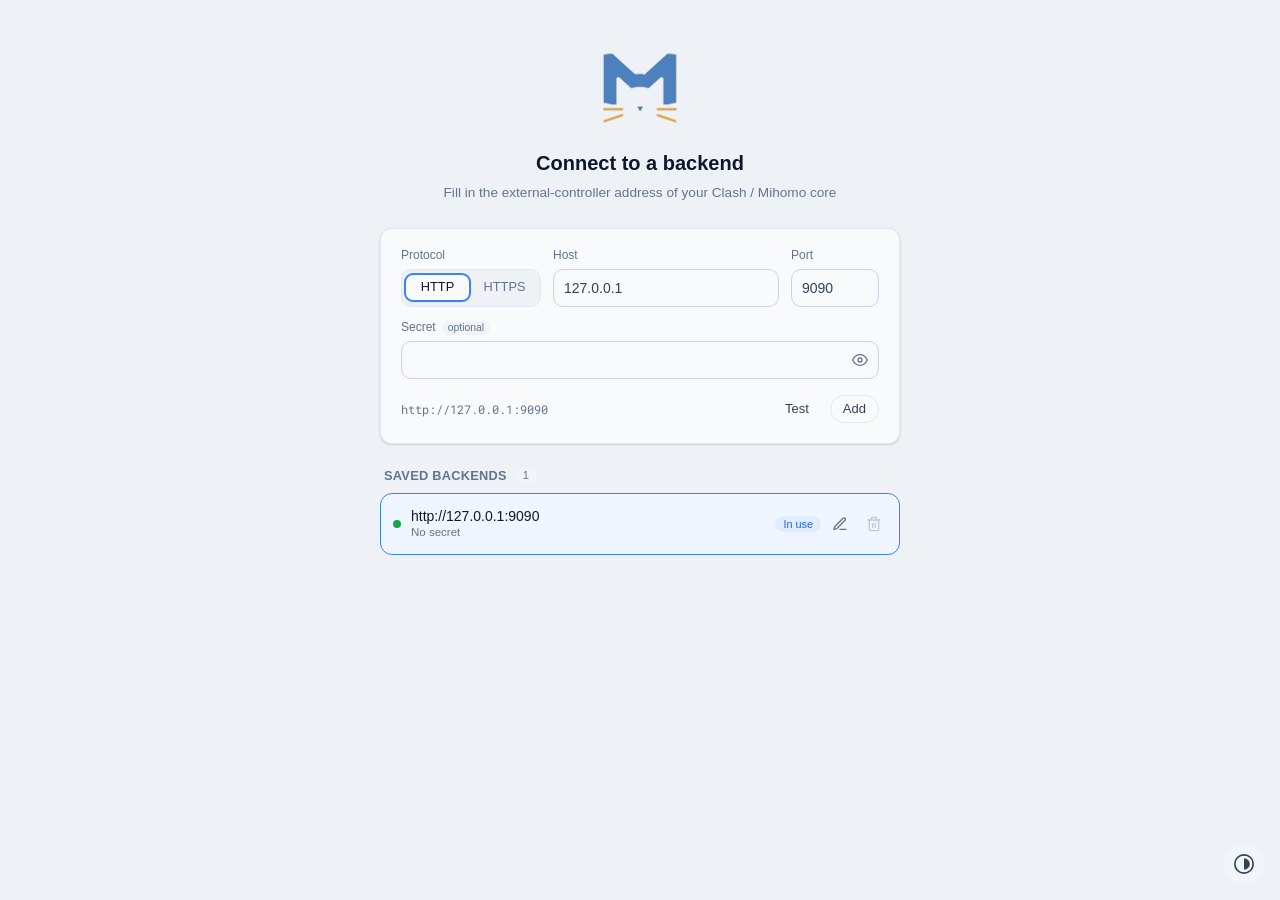
==== luci-app-openclash/root/usr/share/openclash/ui/yacd/index.html @ 677e0399 "Chore: update third-party resources" ====
<!DOCTYPE html>
<html lang="en">
  <head>
    <meta charset="UTF-8" />
    <link rel="shortcut icon" href="yacd.ico" />
    <link rel="icon" type="image/png" sizes="64x64" href="yacd.png" />
    <link rel="icon" type="image/png" sizes="128x128" href="yacd.png" />
    <link rel="apple-touch-icon-precomposed" href="apple-touch-icon-precomposed.png" />
    <meta name="apple-mobile-web-app-title" content="yacd" />
    <meta http-equiv="X-UA-Compatible" content="IE=edge" />
    <meta name="viewport" content="width=device-width, initial-scale=1" />
    <meta name="application-name" content="yacd" />
    <meta name="description" content="Yet Another Clash Dashboard" />
    <meta name="theme-color" content="#202020" media="(prefers-color-scheme: dark)" />
    <meta name="theme-color" content="#f7f7f7" media="(prefers-color-scheme: light)" />
    <title>yacd</title>
    <script type="module" crossorigin src="./assets/index-_Higdnxk.js"></script>
    <link rel="stylesheet" crossorigin href="./assets/index-Bd_EzjHz.css">
  <link rel="manifest" href="./manifest.webmanifest"><script id="vite-plugin-pwa:register-sw" src="./registerSW.js"></script></head>
  <body>
    <div id="app" data-base-url="http://127.0.0.1:9090"></div>
  </body>
</html>
---- luci-app-openclash/root/usr/share/openclash/ui/yacd/assets/index-Bd_EzjHz.css ----
@font-face{font-family:Inter;font-style:normal;font-display:swap;font-weight:400;src:url(./inter-latin-400-normal-C38fXH4l.woff2)format("woff2"),url(./inter-latin-400-normal-CyCys3Eg.woff)format("woff")}@font-face{font-family:Inter;font-style:normal;font-display:swap;font-weight:800;src:url(./inter-latin-800-normal-BYj_oED-.woff2)format("woff2"),url(./inter-latin-800-normal-D1mf63XC.woff)format("woff")}@font-face{font-family:Roboto Mono;font-style:normal;font-display:swap;font-weight:400;src:url(./roboto-mono-latin-400-normal-GekRknry.woff2)format("woff2"),url(./roboto-mono-latin-400-normal-DBZPkcnn.woff)format("woff")}*,:before,:after{box-sizing:border-box}html{-webkit-text-size-adjust:100%;tab-size:4;font-family:system-ui,-apple-system,Segoe UI,Ubuntu,Cantarell,Noto Sans,Roboto,Helvetica,Arial,sans-serif,Apple Color Emoji,Segoe UI Emoji;line-height:1.15}body{margin:0}b,strong{font-weight:bolder}code,kbd,samp,pre{font-family:ui-monospace,SFMono-Regular,Consolas,Liberation Mono,Menlo,monospace;font-size:1em}small{font-size:80%}sub,sup{vertical-align:baseline;font-size:75%;line-height:0;position:relative}sub{bottom:-.25em}sup{top:-.5em}table{border-color:currentColor}button,input,optgroup,select,textarea{margin:0;font-family:inherit;font-size:100%;line-height:1.15}button,[type=button],[type=reset],[type=submit]{-webkit-appearance:button}legend{padding:0}progress{vertical-align:baseline}::-webkit-inner-spin-button{height:auto}::-webkit-outer-spin-button{height:auto}[type=search]{-webkit-appearance:textfield;outline-offset:-2px}::-webkit-search-decoration{-webkit-appearance:none}::-webkit-file-upload-button{-webkit-appearance:button;font:inherit}summary{display:list-item}@font-face{font-family:_Twemoji Mozilla;src:url(./Twemoji_Mozilla-BSQKJ6aF.ttf)format("truetype")}.relative,.border-left,.border-top,.border-bottom{position:relative}.border-bottom:after,.border-top:before{content:"";background:#555;width:100%;height:1px;position:absolute;left:0;right:0;transform:scaleY(.5)translateZ(0)}.border-left:before{content:"";background:#555;width:1px;height:100%;position:absolute;top:0;bottom:0;transform:scaleX(.5)translateZ(0)}.border-top:before{top:0}.border-bottom:after{bottom:0}.border-left:before{left:0}*,:before,:after{box-sizing:border-box}:root{--font-mono:"Roboto Mono", Menlo, monospace;--font-normal:-apple-system, BlinkMacSystemFont, "Segoe UI", Roboto, Helvetica, Arial, sans-serif, "Apple Color Emoji", "Source Han Sans", "PingFang SC", "Microsoft YaHei" , "微软雅黑", Arial,"Twemoji Mozilla", "_Twemoji Mozilla","Segoe UI Emoji", "Segoe UI Symbol"}body{font-family:-apple-system,BlinkMacSystemFont,Segoe UI,Roboto,Helvetica,Arial,sans-serif,Apple Color Emoji,Source Han Sans,PingFang SC,Microsoft YaHei,微软雅黑,Twemoji Mozilla,_Twemoji Mozilla,Segoe UI Emoji,Segoe UI Symbol;font-family:var(--font-normal);-webkit-tap-highlight-color:#0000;-webkit-text-size-adjust:100%;-webkit-font-smoothing:antialiased;-moz-osx-font-smoothing:grayscale}body ::-webkit-scrollbar{z-index:11;background:0 0}body ::-webkit-scrollbar-thumb{background:var(--color-focus-blue);border-radius:10px}body ::-webkit-scrollbar:vertical{width:8px}body ::-webkit-scrollbar:horizontal{height:8px}body{margin:0;padding:0}@media (prefers-color-scheme:dark){:root[data-theme=auto]{--color-background:#111827;--color-background2:#111827b3;--color-bg-chart:#1f2937;--color-bg-card:#1f2937;--color-focus-blue:#3b82f6;--btn-bg:#3b82f6;--color-proxy-border:#374151;--card-hover-border-lightness:#60a5fa;--color-text:#e5e7eb;--color-text-secondary:#9ca3af;--color-text-highlight:#f3f4f6;--color-bg-sidebar:#1f2937;--color-sb-active-row-bg:#374151;--color-sb-active-row-font:#f3f4f6;--color-input-bg:#374151;--color-input-border:#4b5563;--color-toggle-bg:#4b5563;--color-toggle-selected:#1f2937;--color-icon:#9ca3af;--color-separator:#374151;--color-bg-proxy:#1f2937;--color-row-odd:#1f2937;--bg-log-info-tag:#4b5563;--bg-modal:#1f2937;--bg-near-transparent:#ffffff0d;--bg-latency:#1f2937cc;--bg-tooltip:#1f2937;--bc-tooltip:#374151;--select-border-color:#374151;--select-bg-hover:url(data:image/svg+xml,%0A%20%20%20%20%3Csvg%20width%3D%228%22%20height%3D%2224%22%20viewBox%3D%220%200%208%2024%22%20fill%3D%22none%22%20xmlns%3D%22http%3A%2F%2Fwww.w3.org%2F2000%2Fsvg%22%3E%0A%20%20%20%20%20%20%3Cpath%20d%3D%22M4%207L7%2011H1L4%207Z%22%20fill%3D%22%23ffffff%22%20%2F%3E%0A%20%20%20%20%20%20%3Cpath%20d%3D%22M4%2017L1%2013L7%2013L4%2017Z%22%20fill%3D%22%23ffffff%22%20%2F%3E%0A%20%20%20%20%3C%2Fsvg%3E%0A%20%20);--shadow-card:0 4px 6px -1px #0000001a, 0 2px 4px -1px #0000000f;--border-radius:12px;--color-card:#1f2937;--color-card-border:#374151;--color-badge-bg:#ffffff14;--color-badge-fg:#9ca3af;--color-accent-soft-bg:#3b82f633;--color-accent-soft-fg:#93c5fd;--color-node-active-bg:#3b82f624;--color-hover-soft:#ffffff0f;--color-track:#111827;--shadow-popover:0 12px 32px -8px #0000008c, 0 2px 8px #0000004d;--shadow-segment:0 1px 2px #0006;--color-chrome:#1f2937b8;--color-chrome-border:#ffffff14;--color-success:#4ade80;--color-success-soft-bg:#4ade8029;--color-danger:#f87171;--color-danger-soft-bg:#f8717129;--color-warn:#fbbf24;--color-warn-soft-bg:#fbbf2429;--color-udp-bg:#c084fc2e;--color-udp-fg:#d8b4fe;--csstools-color-scheme--light: ;--lightningcss-light: ;--lightningcss-dark:initial;color-scheme:dark}}@media (prefers-color-scheme:light){:root[data-theme=auto]{--color-background:#eef2f6;--color-background2:#eef2f6b3;--color-bg-chart:#f8fafc;--color-bg-card:#f8fafc;--color-focus-blue:#3b82f6;--btn-bg:#3b82f6;--color-proxy-border:#e2e8f0;--card-hover-border-lightness:#60a5fa;--color-text:#334155;--color-text-secondary:#64748b;--color-text-highlight:#0f172a;--color-bg-sidebar:#f1f5f9;--color-sb-active-row-bg:#e0e7ff;--color-sb-active-row-font:#3730a3;--color-input-bg:#f8fafc;--color-input-border:#cbd5e1;--color-toggle-bg:#e2e8f0;--color-toggle-selected:#fff;--color-icon:#64748b;--color-separator:#e2e8f0;--color-bg-proxy:#f8fafc;--color-row-odd:#f1f5f9;--bg-log-info-tag:#e2e8f0;--bg-modal:#f8fafc;--bg-near-transparent:#0000000d;--bg-latency:#ffffffe6;--bg-tooltip:#f8fafc;--bc-tooltip:#e2e8f0;--select-border-color:#cbd5e1;--select-bg-hover:url(data:image/svg+xml,%0A%20%20%20%20%3Csvg%20width%3D%228%22%20height%3D%2224%22%20viewBox%3D%220%200%208%2024%22%20fill%3D%22none%22%20xmlns%3D%22http%3A%2F%2Fwww.w3.org%2F2000%2Fsvg%22%3E%0A%20%20%20%20%20%20%3Cpath%20d%3D%22M4%207L7%2011H1L4%207Z%22%20fill%3D%22%23222222%22%20%2F%3E%0A%20%20%20%20%20%20%3Cpath%20d%3D%22M4%2017L1%2013L7%2013L4%2017Z%22%20fill%3D%22%23222222%22%20%2F%3E%0A%20%20%20%20%3C%2Fsvg%3E%0A%20%20);--shadow-card:0 1px 3px 0 #0000001a, 0 1px 2px 0 #0000000f;--border-radius:12px;--color-card:#f8fafc;--color-card-border:#e2e8f0;--color-badge-bg:#f1f5f9;--color-badge-fg:#64748b;--color-accent-soft-bg:#e0edff;--color-accent-soft-fg:#2563eb;--color-node-active-bg:#eff6ff;--color-hover-soft:#0f172a0d;--color-track:#eef2f6;--shadow-popover:0 12px 32px -8px #0f172a38, 0 2px 8px #0f172a14;--shadow-segment:0 1px 2px #0f172a1f;--color-chrome:#ffffff9e;--color-chrome-border:#00000014;--color-success:#16a34a;--color-success-soft-bg:#16a34a24;--color-danger:#ef4444;--color-danger-soft-bg:#ef44441f;--color-warn:#b45309;--color-warn-soft-bg:#f59e0b29;--color-udp-bg:#a855f71f;--color-udp-fg:#7e22ce;--csstools-color-scheme--light:initial;--lightningcss-light:initial;--lightningcss-dark: ;color-scheme:light}}@media only screen and (prefers-color-scheme:light) and (width>=769px){:root[data-theme=auto]{--color-sb-active-row-font:#3730a3}}:root[data-theme=dark]{--color-background:#111827;--color-background2:#111827b3;--color-bg-chart:#1f2937;--color-bg-card:#1f2937;--color-focus-blue:#3b82f6;--btn-bg:#3b82f6;--color-proxy-border:#374151;--card-hover-border-lightness:#60a5fa;--color-text:#e5e7eb;--color-text-secondary:#9ca3af;--color-text-highlight:#f3f4f6;--color-bg-sidebar:#1f2937;--color-sb-active-row-bg:#374151;--color-sb-active-row-font:#f3f4f6;--color-input-bg:#374151;--color-input-border:#4b5563;--color-toggle-bg:#4b5563;--color-toggle-selected:#1f2937;--color-icon:#9ca3af;--color-separator:#374151;--color-bg-proxy:#1f2937;--color-row-odd:#1f2937;--bg-log-info-tag:#4b5563;--bg-modal:#1f2937;--bg-near-transparent:#ffffff0d;--bg-latency:#1f2937cc;--bg-tooltip:#1f2937;--bc-tooltip:#374151;--select-border-color:#374151;--select-bg-hover:url(data:image/svg+xml,%0A%20%20%20%20%3Csvg%20width%3D%228%22%20height%3D%2224%22%20viewBox%3D%220%200%208%2024%22%20fill%3D%22none%22%20xmlns%3D%22http%3A%2F%2Fwww.w3.org%2F2000%2Fsvg%22%3E%0A%20%20%20%20%20%20%3Cpath%20d%3D%22M4%207L7%2011H1L4%207Z%22%20fill%3D%22%23ffffff%22%20%2F%3E%0A%20%20%20%20%20%20%3Cpath%20d%3D%22M4%2017L1%2013L7%2013L4%2017Z%22%20fill%3D%22%23ffffff%22%20%2F%3E%0A%20%20%20%20%3C%2Fsvg%3E%0A%20%20);--shadow-card:0 4px 6px -1px #0000001a, 0 2px 4px -1px #0000000f;--border-radius:12px;--color-card:#1f2937;--color-card-border:#374151;--color-badge-bg:#ffffff14;--color-badge-fg:#9ca3af;--color-accent-soft-bg:#3b82f633;--color-accent-soft-fg:#93c5fd;--color-node-active-bg:#3b82f624;--color-hover-soft:#ffffff0f;--color-track:#111827;--shadow-popover:0 12px 32px -8px #0000008c, 0 2px 8px #0000004d;--shadow-segment:0 1px 2px #0006;--color-chrome:#1f2937b8;--color-chrome-border:#ffffff14;--color-success:#4ade80;--color-success-soft-bg:#4ade8029;--color-danger:#f87171;--color-danger-soft-bg:#f8717129;--color-warn:#fbbf24;--color-warn-soft-bg:#fbbf2429;--color-udp-bg:#c084fc2e;--color-udp-fg:#d8b4fe;--csstools-color-scheme--light: ;--lightningcss-light: ;--lightningcss-dark:initial;color-scheme:dark}:root[data-theme=light]{--color-background:#eef2f6;--color-background2:#eef2f6b3;--color-bg-chart:#f8fafc;--color-bg-card:#f8fafc;--color-focus-blue:#3b82f6;--btn-bg:#3b82f6;--color-proxy-border:#e2e8f0;--card-hover-border-lightness:#60a5fa;--color-text:#334155;--color-text-secondary:#64748b;--color-text-highlight:#0f172a;--color-bg-sidebar:#f1f5f9;--color-sb-active-row-bg:#e0e7ff;--color-sb-active-row-font:#3730a3}@media only screen and (width>=769px){:root[data-theme=light]{--color-sb-active-row-font:#3730a3}}:root[data-theme=light]{--color-input-bg:#f8fafc;--color-input-border:#cbd5e1;--color-toggle-bg:#e2e8f0;--color-toggle-selected:#fff;--color-icon:#64748b;--color-separator:#e2e8f0;--color-bg-proxy:#f8fafc;--color-row-odd:#f1f5f9;--bg-log-info-tag:#e2e8f0;--bg-modal:#f8fafc;--bg-near-transparent:#0000000d;--bg-latency:#ffffffe6;--bg-tooltip:#f8fafc;--bc-tooltip:#e2e8f0;--select-border-color:#cbd5e1;--select-bg-hover:url(data:image/svg+xml,%0A%20%20%20%20%3Csvg%20width%3D%228%22%20height%3D%2224%22%20viewBox%3D%220%200%208%2024%22%20fill%3D%22none%22%20xmlns%3D%22http%3A%2F%2Fwww.w3.org%2F2000%2Fsvg%22%3E%0A%20%20%20%20%20%20%3Cpath%20d%3D%22M4%207L7%2011H1L4%207Z%22%20fill%3D%22%23222222%22%20%2F%3E%0A%20%20%20%20%20%20%3Cpath%20d%3D%22M4%2017L1%2013L7%2013L4%2017Z%22%20fill%3D%22%23222222%22%20%2F%3E%0A%20%20%20%20%3C%2Fsvg%3E%0A%20%20);--shadow-card:0 1px 3px 0 #0000001a, 0 1px 2px 0 #0000000f;--border-radius:12px;--color-card:#f8fafc;--color-card-border:#e2e8f0;--color-badge-bg:#f1f5f9;--color-badge-fg:#64748b;--color-accent-soft-bg:#e0edff;--color-accent-soft-fg:#2563eb;--color-node-active-bg:#eff6ff;--color-hover-soft:#0f172a0d;--color-track:#eef2f6;--shadow-popover:0 12px 32px -8px #0f172a38, 0 2px 8px #0f172a14;--shadow-segment:0 1px 2px #0f172a1f;--color-chrome:#ffffff9e;--color-chrome-border:#00000014;--color-success:#16a34a;--color-success-soft-bg:#16a34a24;--color-danger:#ef4444;--color-danger-soft-bg:#ef44441f;--color-warn:#b45309;--color-warn-soft-bg:#f59e0b29;--color-udp-bg:#a855f71f;--color-udp-fg:#7e22ce;--csstools-color-scheme--light:initial;--lightningcss-light:initial;--lightningcss-dark: ;color-scheme:light}.flexCenter{justify-content:center;align-items:center;display:flex}.fabgrp{z-index:3;position:fixed;bottom:20px;right:20px}.visually-hidden{clip:rect(0 0 0 0);border:0;width:1px;height:1px;margin:-1px;padding:0;position:absolute;overflow:hidden}.tooltip-content{z-index:1;pointer-events:none;white-space:nowrap;background:var(--bg-tooltip);color:var(--color-text);border:solid 1px var(--bc-tooltip);border-radius:4px;padding:.25em .5em;font-size:85%;box-shadow:2px 2px 10px #0000001a}._path_r8pm3_1{stroke-dasharray:890;stroke-dashoffset:890px;animation:3s ease-in-out infinite forwards _dash_r8pm3_1}@keyframes _dash_r8pm3_1{0%{stroke-dashoffset:890px}to{stroke-dashoffset:0}}._root_16avz_1{background:var(--color-background);color:var(--color-text);text-align:center;padding:20px;position:fixed;inset:0;overflow:hidden}._yacd_16avz_14{color:#2a477a;opacity:.6;justify-content:center;align-items:center;padding:40px;display:flex}._link_16avz_23{color:var(--color-text-secondary);align-items:center;display:inline-flex}._link_16avz_23:hover,._link_16avz_23:active{color:var(--color-focus-blue)}._link_16avz_23 svg{margin-right:5px}._container_1pvnd_1{z-index:1000;pointer-events:none;flex-direction:column;align-items:flex-end;gap:10px;display:flex;position:fixed;bottom:16px;right:16px}@media (width<=768px){._container_1pvnd_1{align-items:stretch;bottom:10px;left:10px;right:10px}}._toast_1pvnd_21{pointer-events:auto;background:var(--color-card);border:1px solid var(--color-card-border);max-width:420px;box-shadow:var(--shadow-popover);color:var(--color-text);border-radius:10px;align-items:flex-start;gap:10px;padding:12px 14px;font-size:.9rem;line-height:1.45;animation:.18s ease-out _slide-in_1pvnd_1;display:flex}@media (width<=768px){._toast_1pvnd_21{max-width:none}}._icon_1pvnd_43{flex-shrink:0;padding-top:1px;display:flex}._success_1pvnd_49 ._icon_1pvnd_43{color:var(--color-success)}._error_1pvnd_53 ._icon_1pvnd_43{color:var(--color-danger)}._info_1pvnd_57 ._icon_1pvnd_43{color:var(--color-focus-blue)}._message_1pvnd_61{word-break:break-word;flex:1}._close_1pvnd_66{cursor:pointer;color:var(--color-text-secondary);background:0 0;border:0;flex-shrink:0;padding:0;display:flex}._close_1pvnd_66:hover{color:var(--color-text-highlight)}@keyframes _slide-in_1pvnd_1{0%{opacity:0;transform:translateY(8px)}to{opacity:1;transform:translateY(0)}}._iconWrapper_19huu_1{--sz:40px;width:40px;width:var(--sz);height:40px;height:var(--sz);color:var(--color-text);outline:none;justify-content:center;align-items:center;padding:5px;display:flex}._iconWrapper_19huu_1:hover{opacity:.6}._iconWrapper_19huu_1:focus{border-color:var(--color-focus-blue)}._themeSwitchContainer_19huu_21{--sz:40px;width:40px;width:var(--sz);height:40px;height:var(--sz);justify-content:center;align-items:center;display:flex;position:relative}._themeSwitchContainer_19huu_21 select{cursor:pointer;padding-left:var(--sz);width:var(--sz);height:var(--sz);appearance:none;background:var(--color-bg-sidebar);border:1px solid #0000;border-radius:100%;outline:none}._themeSwitchContainer_19huu_21 select:focus{border-color:var(--color-focus-blue)}._themeSwitchContainer_19huu_21 select option{background:var(--color-bg-sidebar)}._themeSwitchContainer_19huu_21 ._iconWrapper_19huu_1{pointer-events:none;width:100%;height:100%;position:absolute;top:0;left:0}._root_560ig_4{background:var(--color-chrome);-webkit-backdrop-filter:saturate(180%)blur(24px);backdrop-filter:saturate(180%)blur(24px);border-right:1px solid var(--color-chrome-border);flex-shrink:0;width:180px;min-width:180px;position:relative}@media (width<=768px){._root_560ig_4{background:var(--color-background);-webkit-backdrop-filter:none;backdrop-filter:none;z-index:100;width:100%;min-width:0;padding:max(8px, env(safe-area-inset-top)) 16px 8px;border-right:none;position:fixed;top:0;left:0;right:0}}._logo_meta_560ig_29{background-image:url([data-uri]);background-position:50%;background-repeat:no-repeat;background-size:80px;height:120px;margin-top:12px}@media (width<=768px){._logo_meta_560ig_29{display:none}}._logo_singbox_560ig_43{background-image:url([data-uri]);background-position:50%;background-repeat:no-repeat;background-size:80px;height:120px;margin-top:12px}@media (width<=768px){._logo_singbox_560ig_43{display:none}._rows_560ig_58{background:var(--color-bg-sidebar);border:1px solid var(--color-separator);border-radius:20px;justify-content:space-around;align-items:center;padding:6px 8px;display:flex;overflow:visible;box-shadow:0 4px 24px #0000001f,0 1px 4px #00000014}}._row_560ig_58{color:var(--color-text);border-radius:8px;align-items:center;margin:4px 8px;padding:6px 10px;-webkit-text-decoration:none;text-decoration:none;transition:background-color .18s,color .18s,transform .18s;display:flex;box-shadow:inset 0 0 0 1px #0000}._row_560ig_58:hover{color:var(--color-focus-blue);background-color:#b0ceff38}@media screen and (width>=30em){._row_560ig_58{padding:8px 20px}}@media (width<=768px){._row_560ig_58{border-radius:14px;flex-direction:row;flex:1;justify-content:center;margin:0;padding:8px 14px}._row_560ig_58:hover{box-shadow:none;background-color:#b0ceff38;transform:none}}._row_560ig_58 svg{color:var(--color-icon);flex-shrink:0;width:22px;height:22px;transition:transform .18s}@media screen and (width>=30em){._row_560ig_58 svg{width:24px;height:24px}}._rowActive_560ig_121{background:linear-gradient(135deg, #60a5fa 0%, var(--color-focus-blue) 100%);color:#fff}._rowActive_560ig_121:hover{color:#fff;background:linear-gradient(135deg, #60a5fa 0%, var(--color-focus-blue) 100%)}._rowActive_560ig_121 svg{color:#fff}._rowActive_560ig_121 ._label_560ig_132{font-weight:600}@media (width<=768px){._rowActive_560ig_121{color:var(--color-focus-blue);box-shadow:none;background:#63a0ff2e;border-bottom:none}._rowActive_560ig_121 svg{color:var(--color-focus-blue);transform:scale(1.15)}}._label_560ig_132{padding-left:14px;font-size:.75em}@media (width<=768px){._label_560ig_132{display:none}}@media screen and (width>=30em){._label_560ig_132{font-size:1em}}._footer_560ig_163{flex-direction:column;align-items:center;gap:8px;display:flex;position:absolute;bottom:10px;left:50%;transform:translate(-50%)}@media (width<=768px){._footer_560ig_163{display:none}}._loading_wpm96_1{justify-content:center;align-items:center;width:100%;height:100%;display:flex}._spinner_wpm96_9{vertical-align:middle;background:url("data:image/svg+xml;charset=utf8, %3Csvg xmlns=\"http://www.w3.org/2000/svg\" width=\"120\" height=\"120\" viewBox=\"0 0 100 100\"%3E%3Cpath fill=\"none\" d=\"M0 0h100v100H0z\"/%3E%3Crect width=\"7\" height=\"20\" x=\"46.5\" y=\"40\" fill=\"%23E9E9E9\" rx=\"5\" ry=\"5\" transform=\"translate(0 -30)\"/%3E%3Crect width=\"7\" height=\"20\" x=\"46.5\" y=\"40\" fill=\"%23989697\" rx=\"5\" ry=\"5\" transform=\"rotate(30 105.98 65)\"/%3E%3Crect width=\"7\" height=\"20\" x=\"46.5\" y=\"40\" fill=\"%239B999A\" rx=\"5\" ry=\"5\" transform=\"rotate(60 75.98 65)\"/%3E%3Crect width=\"7\" height=\"20\" x=\"46.5\" y=\"40\" fill=\"%23A3A1A2\" rx=\"5\" ry=\"5\" transform=\"rotate(90 65 65)\"/%3E%3Crect width=\"7\" height=\"20\" x=\"46.5\" y=\"40\" fill=\"%23ABA9AA\" rx=\"5\" ry=\"5\" transform=\"rotate(120 58.66 65)\"/%3E%3Crect width=\"7\" height=\"20\" x=\"46.5\" y=\"40\" fill=\"%23B2B2B2\" rx=\"5\" ry=\"5\" transform=\"rotate(150 54.02 65)\"/%3E%3Crect width=\"7\" height=\"20\" x=\"46.5\" y=\"40\" fill=\"%23BAB8B9\" rx=\"5\" ry=\"5\" transform=\"rotate(180 50 65)\"/%3E%3Crect width=\"7\" height=\"20\" x=\"46.5\" y=\"40\" fill=\"%23C2C0C1\" rx=\"5\" ry=\"5\" transform=\"rotate(-150 45.98 65)\"/%3E%3Crect width=\"7\" height=\"20\" x=\"46.5\" y=\"40\" fill=\"%23CBCBCB\" rx=\"5\" ry=\"5\" transform=\"rotate(-120 41.34 65)\"/%3E%3Crect width=\"7\" height=\"20\" x=\"46.5\" y=\"40\" fill=\"%23D2D2D2\" rx=\"5\" ry=\"5\" transform=\"rotate(-90 35 65)\"/%3E%3Crect width=\"7\" height=\"20\" x=\"46.5\" y=\"40\" fill=\"%23DADADA\" rx=\"5\" ry=\"5\" transform=\"rotate(-60 24.02 65)\"/%3E%3Crect width=\"7\" height=\"20\" x=\"46.5\" y=\"40\" fill=\"%23E2E2E2\" rx=\"5\" ry=\"5\" transform=\"rotate(-30 -5.98 65)\"/%3E%3C/svg%3E") 0 0/100% no-repeat;width:20px;height:20px;animation:1s steps(12,end) infinite _rotate_wpm96_1;display:inline-block}@keyframes _rotate_wpm96_1{0%{transform:rotate(0)}to{transform:rotate(360deg)}}._app_mf375_1{background:var(--color-background);color:var(--color-text);display:flex;position:fixed;inset:0}@media (width<=768px){._app_mf375_1{flex-direction:column}}._content_mf375_17{flex-grow:1;min-width:0;overflow:auto}@media (width<=768px){._content_mf375_17{padding-bottom:0;padding-top:calc(64px + env(safe-area-inset-top))}}@media (prefers-color-scheme:dark){:root[data-theme=auto]{--loading-dot-1-1:#ffffff80;--loading-dot-1-2:#ffffff1a;--loading-dot-1-3:#ffffff4d;--loading-dot-2-1:#ffffff4d;--loading-dot-2-2:#ffffff80;--loading-dot-2-3:#ffffff1a;--loading-dot-3-1:#ffffff1a;--loading-dot-3-2:#ffffff4d;--loading-dot-3-3:#ffffff80;--csstools-color-scheme--light: ;--lightningcss-light: ;--lightningcss-dark:initial;color-scheme:dark}}@media (prefers-color-scheme:light){:root[data-theme=auto]{--loading-dot-1-1:#0000001a;--loading-dot-1-2:#00000080;--loading-dot-1-3:#0000004d;--loading-dot-2-1:#0000004d;--loading-dot-2-2:#0000001a;--loading-dot-2-3:#00000080;--loading-dot-3-1:#00000080;--loading-dot-3-2:#0000004d;--loading-dot-3-3:#0000001a;--csstools-color-scheme--light:initial;--lightningcss-light:initial;--lightningcss-dark: ;color-scheme:light}}:root[data-theme=dark]{--loading-dot-1-1:#ffffff80;--loading-dot-1-2:#ffffff1a;--loading-dot-1-3:#ffffff4d;--loading-dot-2-1:#ffffff4d;--loading-dot-2-2:#ffffff80;--loading-dot-2-3:#ffffff1a;--loading-dot-3-1:#ffffff1a;--loading-dot-3-2:#ffffff4d;--loading-dot-3-3:#ffffff80;--csstools-color-scheme--light: ;--lightningcss-light: ;--lightningcss-dark:initial;color-scheme:dark}:root[data-theme=light]{--loading-dot-1-1:#0000001a;--loading-dot-1-2:#00000080;--loading-dot-1-3:#0000004d;--loading-dot-2-1:#0000004d;--loading-dot-2-2:#0000001a;--loading-dot-2-3:#00000080;--loading-dot-3-1:#00000080;--loading-dot-3-2:#0000004d;--loading-dot-3-3:#0000001a;--csstools-color-scheme--light:initial;--lightningcss-light:initial;--lightningcss-dark: ;color-scheme:light}._loadingDot_1x6zg_59,._loadingDot_1x6zg_59:before,._loadingDot_1x6zg_59:after{vertical-align:middle;border-radius:50%;width:6px;height:6px;font-size:0;display:inline-block}._loadingDot_1x6zg_59{background-color:var(--loading-dot-2-1);animation:1s step-start infinite _dot2_1x6zg_1;position:relative}._loadingDot_1x6zg_59:before{content:"";background-color:var(--loading-dot-1-1);animation:1s step-start infinite _dot1_1x6zg_1;position:absolute;left:-12px}._loadingDot_1x6zg_59:after{content:"";background-color:var(--loading-dot-3-1);animation:1s step-start infinite _dot3_1x6zg_1;position:absolute;right:-12px}@keyframes _dot1_1x6zg_1{0%,to{background-color:var(--loading-dot-1-1)}33%{background-color:var(--loading-dot-1-2)}66%{background-color:var(--loading-dot-1-3)}}@keyframes _dot2_1x6zg_1{0%,to{background-color:var(--loading-dot-2-1)}33%{background-color:var(--loading-dot-2-2)}66%{background-color:var(--loading-dot-2-3)}}@keyframes _dot3_1x6zg_1{0%,to{background-color:var(--loading-dot-3-1)}33%{background-color:var(--loading-dot-3-2)}66%{background-color:var(--loading-dot-3-3)}}._btn_16duv_4{-webkit-appearance:none;-webkit-user-select:none;user-select:none;cursor:pointer;color:var(--color-text);background:var(--color-card);border:1px solid var(--color-card-border);border-radius:100px;outline:none;justify-content:center;align-items:center;transition:color .2s,background-color .2s,border-color .2s,box-shadow .2s;display:inline-flex;position:relative}._btn_16duv_4:focus-visible{border-color:var(--color-focus-blue);box-shadow:0 0 0 3px var(--color-accent-soft-bg)}._btn_16duv_4:hover:not(:disabled){color:var(--color-focus-blue);border-color:var(--color-focus-blue)}._btn_16duv_4{padding:4px 7px;font-size:.75em}@media screen and (width>=30em){._btn_16duv_4{padding:6px 12px;font-size:small}}._btn_16duv_4._minimal_16duv_37{background:0 0;border-color:#0000}._btn_16duv_4._minimal_16duv_37:hover:not(:disabled){color:var(--color-focus-blue);background:var(--color-hover-soft);border-color:#0000}._btn_16duv_4:disabled{opacity:.5}._btnInternal_16duv_51{justify-content:center;align-items:center;column-gap:4px;display:flex}._btnStart_16duv_58{justify-content:center;align-items:center;display:inline-flex}._loadingContainer_16duv_64{display:inline-flex;position:absolute;top:50%;left:50%;transform:translate(-50%,-50%)}._track_m5guh_1{background:var(--color-track);border:1px solid var(--color-card-border);border-radius:10px;align-items:center;gap:2px;min-width:0;padding:3px;display:flex}._segment_m5guh_12{appearance:none;min-width:0;color:var(--color-text-secondary);cursor:pointer;white-space:nowrap;text-overflow:ellipsis;background:0 0;border:none;border-radius:8px;flex:1;padding:7px 10px;font-family:inherit;font-size:.8rem;font-weight:500;line-height:1;transition:background-color .15s,color .15s,box-shadow .15s;overflow:hidden}._segment_m5guh_12:hover:not(._selected_m5guh_31){color:var(--color-text);background:var(--color-hover-soft)}._segment_m5guh_12:focus-visible{outline:2px solid var(--color-focus-blue);outline-offset:-1px}._selected_m5guh_31{background:var(--color-card);color:var(--color-text-highlight);box-shadow:var(--shadow-segment)}._root_1wf3p_2{flex-direction:column;gap:24px;width:520px;max-width:100%;margin:0 auto;padding:40px 0 48px;display:flex}._root_1wf3p_2:focus{outline:none}@media screen and (width<=30em){._root_1wf3p_2{gap:20px;padding:24px 0 80px}}._hero_1wf3p_22{text-align:center;flex-direction:column;align-items:center;gap:8px;display:flex}._logo_1wf3p_30{--stroke:var(--color-background);color:#20497e;opacity:.85;transition:opacity .4s}._logo_1wf3p_30:hover{opacity:1}._title_1wf3p_40{color:var(--color-text-highlight);margin:4px 0 0;font-size:1.25rem;font-weight:600}._desc_1wf3p_47{color:var(--color-text-secondary);margin:0;font-size:.85rem;line-height:1.5}._card_1wf3p_55{border-radius:var(--border-radius);background:var(--color-card);border:1px solid var(--color-card-border);box-shadow:var(--shadow-card);flex-direction:column;gap:16px;padding:20px;display:flex}@media screen and (width<=30em){._card_1wf3p_55{padding:16px}}._grid_1wf3p_72{grid-gap:14px 12px;grid-template-columns:minmax(140px,auto) minmax(0,1fr) 88px;grid-template-areas:"protocol host port""secret secret secret";gap:14px 12px;display:grid}@media screen and (width<=30em){._grid_1wf3p_72{grid-template-columns:minmax(0,1fr) 88px;grid-template-areas:"protocol protocol""host port""secret secret"}}._protocol_1wf3p_85{grid-area:protocol}._host_1wf3p_89{grid-area:host}._port_1wf3p_93{grid-area:port}._secret_1wf3p_97{grid-area:secret}._field_1wf3p_101{flex-direction:column;gap:6px;min-width:0;display:flex}._label_1wf3p_108{color:var(--color-text-secondary);align-items:center;gap:6px;font-size:.75rem;font-weight:500;display:flex}._optional_1wf3p_117{background:var(--color-badge-bg);color:var(--color-badge-fg);text-transform:lowercase;border-radius:100px;padding:1px 6px;font-size:.65rem;font-weight:400}._input_1wf3p_127{-webkit-appearance:none;box-sizing:border-box;width:100%;min-width:0;height:38px;color:var(--color-text);background:var(--color-input-bg);border:1px solid var(--color-input-border);border-radius:10px;outline:none;padding:0 10px;font-family:inherit;font-size:.875rem;transition:border-color .2s,box-shadow .2s}._input_1wf3p_127:-ms-placeholder-shown{color:var(--color-text-secondary);opacity:.6}._input_1wf3p_127::placeholder{color:var(--color-text-secondary);opacity:.6}._input_1wf3p_127:focus{border-color:var(--color-focus-blue);box-shadow:0 0 0 3px var(--color-accent-soft-bg)}@media screen and (width<=30em){._input_1wf3p_127{font-size:16px}}._protocolControl_1wf3p_158{height:38px}._inputWithAction_1wf3p_162{align-items:center;display:flex;position:relative}._inputWithAction_1wf3p_162 ._input_1wf3p_127{padding-right:40px}._iconBtn_1wf3p_171{appearance:none;width:30px;height:30px;color:var(--color-icon);cursor:pointer;background:0 0;border:none;border-radius:8px;justify-content:center;align-items:center;padding:0;display:inline-flex;position:absolute;right:4px}._iconBtn_1wf3p_171:hover{color:var(--color-text);background:var(--color-hover-soft)}._iconBtn_1wf3p_171:focus-visible{outline:2px solid var(--color-focus-blue);outline-offset:-2px}._actions_1wf3p_196{justify-content:space-between;align-items:center;gap:12px;display:flex}@media screen and (width<=30em){._actions_1wf3p_196{flex-direction:column;align-items:stretch}._actions_1wf3p_196 ._buttons_1wf3p_207{justify-content:flex-end}}._status_1wf3p_212{min-width:0;font-size:.75rem;line-height:1.4}._buttons_1wf3p_207{flex-shrink:0;align-items:center;gap:8px;display:flex}._preview_1wf3p_225{color:var(--color-text-secondary);font-family:var(--font-mono);white-space:nowrap;text-overflow:ellipsis;display:block;overflow:hidden}._success_1wf3p_234{color:var(--color-success);align-items:center;gap:6px;display:inline-flex}._success_1wf3p_234 svg{flex-shrink:0}._error_1wf3p_244{color:var(--color-danger);align-items:center;gap:6px;display:inline-flex}._error_1wf3p_244 svg{flex-shrink:0}._saved_1wf3p_255{flex-direction:column;gap:10px;display:flex}._savedHeader_1wf3p_261{align-items:center;gap:8px;padding:0 4px;display:flex}._savedTitle_1wf3p_268{letter-spacing:.02em;text-transform:uppercase;color:var(--color-text-secondary);margin:0;font-size:.8rem;font-weight:600}._count_1wf3p_277{background:var(--color-badge-bg);color:var(--color-badge-fg);border-radius:100px;padding:1px 8px;font-size:.7rem}._empty_1wf3p_285{text-align:center;color:var(--color-text-secondary);border:1px dashed var(--color-card-border);border-radius:var(--border-radius);margin:0;padding:20px;font-size:.8rem}._ul_12z0u_2{flex-direction:column;gap:8px;margin:0;padding:0;list-style:none;display:flex}._li_12z0u_11{border-radius:var(--border-radius);background:var(--color-card);border:1px solid var(--color-card-border);align-items:center;gap:8px;padding:8px 10px 8px 4px;transition:border-color .2s,background-color .2s;display:flex}._li_12z0u_11:hover{border-color:var(--color-focus-blue)}._selected_12z0u_25{border-color:var(--color-focus-blue);background:var(--color-node-active-bg)}._editing_12z0u_31{border-color:var(--color-focus-blue);box-shadow:0 0 0 3px var(--color-accent-soft-bg)}._main_12z0u_37{appearance:none;min-width:0;color:inherit;text-align:left;cursor:pointer;background:0 0;border:none;border-radius:8px;flex:1;align-items:center;gap:10px;padding:6px 8px;font-family:inherit;display:flex}._main_12z0u_37:focus-visible{outline:2px solid var(--color-focus-blue);outline-offset:-2px}._dot_12z0u_58{background:var(--color-text-secondary);opacity:.4;border-radius:50%;flex-shrink:0;width:8px;height:8px}._selected_12z0u_25 ._dot_12z0u_58{background:var(--color-success);opacity:1}._body_12z0u_71{flex-direction:column;gap:2px;min-width:0;display:flex}._url_12z0u_78{color:var(--color-text-highlight);white-space:nowrap;text-overflow:ellipsis;font-size:.875rem;overflow:hidden}._secret_12z0u_86{color:var(--color-text-secondary);white-space:nowrap;text-overflow:ellipsis;font-size:.72rem;overflow:hidden}._tools_12z0u_94{flex-shrink:0;align-items:center;gap:4px;display:flex}._badge_12z0u_101{background:var(--color-accent-soft-bg);color:var(--color-accent-soft-fg);white-space:nowrap;border-radius:100px;padding:2px 8px;font-size:.68rem;font-weight:500}._iconBtn_12z0u_111{appearance:none;width:30px;height:30px;color:var(--color-icon);cursor:pointer;background:0 0;border:none;border-radius:8px;justify-content:center;align-items:center;padding:0;transition:color .2s,background-color .2s;display:inline-flex}._iconBtn_12z0u_111:hover:enabled{color:var(--color-text);background:var(--color-hover-soft)}._iconBtn_12z0u_111:focus-visible{outline:2px solid var(--color-focus-blue);outline-offset:-2px}._iconBtn_12z0u_111:disabled{opacity:.35;cursor:default}._active_12z0u_139{color:var(--color-accent-soft-fg);background:var(--color-accent-soft-bg)}._remove_12z0u_144:hover:enabled{color:var(--color-danger);background:var(--color-danger-soft-bg)}._input_uamxn_1{-webkit-appearance:none;background-color:var(--color-track);border:1px solid var(--color-card-border);box-sizing:border-box;color:var(--color-text);background-image:none;border-radius:8px;outline:none;width:100%;height:35px;padding:0 15px;font-size:small;transition:border-color .2s,box-shadow .2s;display:inline-block}._input_uamxn_1:-ms-placeholder-shown{color:var(--color-text-secondary);opacity:.75}._input_uamxn_1::placeholder{color:var(--color-text-secondary);opacity:.75}._input_uamxn_1:focus{border-color:var(--color-focus-blue);box-shadow:0 0 0 3px var(--color-accent-soft-bg)}input::-webkit-outer-spin-button{-webkit-appearance:none;margin:0}input::-webkit-inner-spin-button{-webkit-appearance:none;margin:0}._select_m8nlw_1{appearance:none;background-color:var(--color-track);width:100%;height:38px;color:var(--color-text);border:1px solid var(--color-card-border);box-shadow:none;background-image:url(data:image/svg+xml,%0A%20%20%20%20%3Csvg%20width%3D%228%22%20height%3D%2224%22%20viewBox%3D%220%200%208%2024%22%20fill%3D%22none%22%20xmlns%3D%22http%3A%2F%2Fwww.w3.org%2F2000%2Fsvg%22%3E%0A%20%20%20%20%20%20%3Cpath%20d%3D%22M4%207L7%2011H1L4%207Z%22%20fill%3D%22%23999999%22%20%2F%3E%0A%20%20%20%20%20%20%3Cpath%20d%3D%22M4%2017L1%2013L7%2013L4%2017Z%22%20fill%3D%22%23999999%22%20%2F%3E%0A%20%20%20%20%3C%2Fsvg%3E%0A%20%20);background-position:right 12px center;background-repeat:no-repeat;border-radius:8px;padding-left:14px;padding-right:34px;font-size:.95em;line-height:1.5;transition:all .2s}._select_m8nlw_1:hover,._select_m8nlw_1:focus{border-color:var(--color-focus-blue);color:var(--color-text-highlight);outline:none!important}._select_m8nlw_1:focus{box-shadow:0 0 0 3px var(--color-accent-soft-bg)}._select_m8nlw_1 option{background-color:var(--color-background)}._fieldset_1hnn2_1{border:0;flex-flow:wrap;margin:0;padding:0;display:flex}._input_1hnn2_10+._cnt_1hnn2_10{cursor:pointer;border:1px solid #0000;border-radius:4px;margin-bottom:5px}._input_1hnn2_10:focus+._cnt_1hnn2_10,._input_1hnn2_10:checked+._cnt_1hnn2_10{border-color:var(--color-focus-blue)}._root_ez9v6_1{--switch-w:44px;--switch-h:28px;--switch-thumb:24px;width:44px;width:var(--switch-w);height:28px;height:var(--switch-h);border-radius:14px;border-radius:calc(var(--switch-h) / 2);background-color:var(--color-toggle-bg);cursor:pointer;-webkit-tap-highlight-color:transparent;border:none;flex-shrink:0;padding:0;transition:background-color .2s;position:relative}._root_ez9v6_1[data-state=checked]{background-color:var(--color-focus-blue)}._root_ez9v6_1:focus-visible{box-shadow:0 0 0 3px var(--color-accent-soft-bg);outline:none}._root_ez9v6_1:disabled{opacity:.5;cursor:not-allowed}._mini_ez9v6_29{--switch-w:34px;--switch-h:20px;--switch-thumb:16px}._thumb_ez9v6_35{width:var(--switch-thumb);height:var(--switch-thumb);transform:translateX(calc((var(--switch-h) - var(--switch-thumb)) / 2));will-change:transform;background-color:#fff;border-radius:50%;transition:transform .2s;display:block;box-shadow:0 1px 3px #0000004d}._thumb_ez9v6_35[data-state=checked]{transform:translateX(calc(var(--switch-w) - var(--switch-thumb) - (var(--switch-h) - var(--switch-thumb)) / 2))}._root_vs6hx_1{flex-direction:column;gap:24px;max-width:1000px;margin:0 auto;padding:30px 20px;display:flex}@media (width<=768px){._root_vs6hx_1{padding:15px 10px}}._section_vs6hx_15{grid-gap:24px;grid-template-columns:repeat(auto-fill,minmax(320px,1fr));align-items:start;gap:24px;display:grid}@media (width<=768px){._section_vs6hx_15{grid-template-columns:1fr}}._buttonGroup_vs6hx_27{flex-wrap:wrap;gap:10px;display:flex}._wrapSwitch_vs6hx_33{align-items:center;height:40px;display:flex}._label_vs6hx_39{color:var(--color-text-secondary);text-transform:uppercase;letter-spacing:.5px;padding:10px 0 8px;font-size:.85rem}._sectionTitle_vs6hx_47{color:var(--color-text-highlight);align-items:center;gap:10px;margin-bottom:15px;padding:10px 0;font-size:1.1rem;font-weight:700;display:flex}._versionLine_vs6hx_58{align-items:center;gap:10px;min-height:40px;display:flex}._mono_vs6hx_65{font-family:var(--font-mono)}._sourceLink_vs6hx_69{color:var(--color-text-secondary);display:inline-flex}._sourceLink_vs6hx_69:hover{color:var(--color-text-highlight)}._updateHint_vs6hx_77{color:var(--color-text-highlight);align-items:center;gap:8px;margin-bottom:10px;font-size:.9rem;-webkit-text-decoration:none;text-decoration:none;display:inline-flex}._updateHint_vs6hx_77:hover{-webkit-text-decoration:underline;text-decoration:underline}._updateDot_vs6hx_90{background:var(--color-danger);border-radius:50%;flex-shrink:0;width:8px;height:8px;display:block}._withUpdateDot_vs6hx_99{position:relative}._withUpdateDot_vs6hx_99:after{content:"";background:var(--color-danger);border-radius:50%;width:8px;height:8px;position:absolute;top:-3px;right:-3px}._card_vs6hx_113{background:var(--color-card);border:1px solid var(--color-card-border);box-shadow:var(--shadow-card);border-radius:12px;margin-bottom:24px;padding:24px}._page_oshur_1{flex-direction:column;height:100%;min-height:0;display:flex}._tableArea_oshur_8{flex-direction:column;flex:1;min-height:0;margin:12px 32px 24px;display:flex}@media (width<=1024px){._tableArea_oshur_8{margin:12px 16px 16px}}@media (width<=768px){._tableArea_oshur_8{margin:8px 12px 10px}}@keyframes _overlayShow_1lgw8_1{0%{opacity:0}to{opacity:1}}@keyframes _contentShow_1lgw8_1{0%{opacity:0;scale:.96}to{opacity:1;scale:1}}._overlay_1lgw8_19{z-index:1024;background:#444;position:fixed;inset:0}._overlay_1lgw8_19[data-state=open]{animation:.2s _overlayShow_1lgw8_1}._content_1lgw8_29{z-index:1025;max-height:100vh;color:var(--color-text);background:var(--bg-modal);border-radius:var(--border-radius);box-shadow:var(--shadow-card);outline:none;padding:20px;position:fixed;top:50%;left:50%;overflow:auto;translate:-50% -50%}._content_1lgw8_29[data-state=open]{animation:.2s _contentShow_1lgw8_1}._modal_1ql2y_2._modal_1ql2y_2{border-radius:18px;flex-direction:column;width:640px;max-width:calc(100vw - 48px);height:fit-content;max-height:calc(100vh - 64px);margin:auto;padding:0;display:flex;inset:0;overflow:hidden;translate:none}._header_1ql2y_17{border-bottom:1px solid var(--color-separator);flex-shrink:0;align-items:center;padding:16px 22px;display:flex}._headerTitle_1ql2y_25{color:var(--color-text-highlight);font-size:1rem;font-weight:600}._headerClose_1ql2y_31{background:var(--color-badge-bg);width:26px;height:26px;color:var(--color-text-secondary);cursor:pointer;border:none;border-radius:50%;justify-content:center;align-items:center;margin-left:auto;display:flex}._headerClose_1ql2y_31:hover{background:var(--color-hover-soft);color:var(--color-text-highlight)}._body_1ql2y_49{flex:1;min-height:0;padding:4px 22px 20px;overflow-y:auto}._row_1ql2y_57{border-bottom:1px solid var(--color-separator);align-items:center;gap:14px;padding:14px 0;display:flex}._rowLabel_1ql2y_65{color:var(--color-text);white-space:nowrap;font-size:.85rem}._rowHint_1ql2y_71{color:var(--color-text-secondary);text-overflow:ellipsis;min-width:0;font-size:.72rem;overflow:hidden}._rowControl_1ql2y_79{align-items:center;margin-left:auto;display:flex}._textInput_1ql2y_85{border:1px solid var(--color-input-border);background:var(--color-input-bg);width:240px;max-width:100%;height:34px;color:var(--color-text);font:inherit;border-radius:9px;outline:none;padding:0 11px;font-size:.8rem}._textInput_1ql2y_85:focus{border-color:var(--color-focus-blue)}._section_1ql2y_103{flex-direction:column;gap:10px;padding:18px 0 0;display:flex}._sectionTitle_1ql2y_110{color:var(--color-text-highlight);font-size:.85rem;font-weight:500}._sectionHint_1ql2y_116{color:var(--color-text-secondary);margin-top:-6px;font-size:.72rem}._columnsGrid_1ql2y_123{grid-gap:14px;grid-template-columns:1fr 1fr;gap:14px;display:grid}@media (width<=640px){._columnsGrid_1ql2y_123{grid-template-columns:1fr}}._columnsPane_1ql2y_134{flex-direction:column;gap:8px;min-width:0;display:flex}._paneHead_1ql2y_141{color:var(--color-text-secondary);align-items:center;gap:8px;font-size:.72rem;display:flex}._paneCount_1ql2y_149{background:var(--color-badge-bg);color:var(--color-badge-fg);font-feature-settings:"tnum";font-variant-numeric:tabular-nums;border-radius:6px;margin-left:auto;padding:1px 8px}._paneBodyFilled_1ql2y_158,._paneBodyOutlined_1ql2y_159{border-radius:12px;flex-direction:column;gap:6px;min-height:120px;max-height:240px;padding:10px;display:flex;overflow-y:auto}._paneBodyFilled_1ql2y_158{background:var(--color-track)}._paneBodyOutlined_1ql2y_159{border:1px solid var(--color-card-border)}._enabledItem_1ql2y_178{background:var(--color-card);border:1px solid var(--color-card-border);border-radius:9px;align-items:center;gap:8px;padding:6px 10px;display:flex}._enabledItemDragging_1ql2y_188{border-color:var(--color-focus-blue);box-shadow:var(--shadow-popover)}._dragHandle_1ql2y_193{width:22px;height:22px;color:var(--color-text-secondary);cursor:grab;border-radius:6px;flex-shrink:0;justify-content:center;align-items:center;display:flex}._dragHandle_1ql2y_193:hover{background:var(--color-hover-soft);color:var(--color-text-highlight)}._dragHandle_1ql2y_193:active{cursor:grabbing}._dragHandle_1ql2y_193:focus-visible{outline:2px solid var(--color-focus-blue);outline-offset:1px}._availableItem_1ql2y_216{width:100%;color:var(--color-text);font:inherit;cursor:pointer;text-align:left;background:0 0;border:none;border-radius:9px;align-items:center;gap:8px;padding:7px 10px;display:flex}._availableItem_1ql2y_216:hover{background:var(--color-hover-soft)}._itemLabel_1ql2y_234{text-overflow:ellipsis;white-space:nowrap;flex:1;min-width:0;font-size:.78rem;overflow:hidden}._addSign_1ql2y_243{color:var(--color-text-secondary);flex-shrink:0}._removeBtn_1ql2y_248{width:22px;height:22px;color:var(--color-text-secondary);cursor:pointer;background:0 0;border:none;border-radius:6px;flex-shrink:0;justify-content:center;align-items:center;padding:0;display:flex}._removeBtn_1ql2y_248:hover:not(:disabled){background:var(--color-hover-soft);color:var(--color-text-highlight)}._removeBtn_1ql2y_248:disabled{opacity:.35;cursor:default}._removeBtn_1ql2y_248:hover{color:var(--color-danger)}._paneEmpty_1ql2y_275{text-align:center;color:var(--color-text-secondary);opacity:.7;padding:34px 0;font-size:.75rem}._tagList_1ql2y_284{flex-direction:column;gap:8px;display:flex}._tagRow_1ql2y_290{align-items:center;gap:8px;display:flex}._tagRow_1ql2y_290 ._textInput_1ql2y_85{flex:1;width:auto;min-width:0}._footer_1ql2y_302{border-top:1px solid var(--color-separator);background:var(--color-track);flex-shrink:0;align-items:center;gap:10px;padding:14px 22px;display:flex}._ghostBtn_1ql2y_312{border:1px solid var(--color-card-border);background:var(--color-card);height:36px;color:var(--color-text);font:inherit;cursor:pointer;border-radius:10px;align-self:flex-start;padding:0 15px;font-size:.8rem;font-weight:500}._ghostBtn_1ql2y_312:hover{border-color:var(--color-focus-blue);color:var(--color-focus-blue)}._primaryBtn_1ql2y_330{background:var(--color-focus-blue);color:#fff;height:36px;font:inherit;cursor:pointer;border:none;border-radius:10px;margin-left:auto;padding:0 20px;font-size:.8rem;font-weight:500}._primaryBtn_1ql2y_330:hover{filter:brightness(1.08)}._header_nzj0d_12{z-index:10;background:var(--color-chrome);-webkit-backdrop-filter:saturate(180%)blur(20px);backdrop-filter:saturate(180%)blur(20px);border-bottom:1px solid var(--color-chrome-border);align-items:center;gap:12px;padding:20px 32px 15px;display:flex;position:sticky;top:0}@media (width<=1024px){._header_nzj0d_12{flex-wrap:wrap;padding:16px 16px 12px}}@media (width<=768px){._header_nzj0d_12{background:var(--color-background);-webkit-backdrop-filter:none;backdrop-filter:none;gap:8px;padding:10px 12px}}._title_nzj0d_39{letter-spacing:-.01em;color:var(--color-text-highlight);white-space:nowrap;margin:0;font-size:1.6rem;font-weight:700;line-height:1.2}@media (width<=1024px){._title_nzj0d_39{font-size:1.35rem}}@media (width<=768px){._title_nzj0d_39{font-size:1.1rem}}._rowBreak_nzj0d_60{display:none}@media (width<=768px){._rowBreak_nzj0d_60{flex-basis:100%;height:0;display:block}}._tabs_nzj0d_72{background:var(--color-track);border-radius:12px;flex-shrink:0;align-items:center;gap:2px;padding:4px;display:flex}@media (width<=768px){._tabs_nzj0d_72{background:0 0;gap:4px;padding:0}}._tab_nzj0d_72{appearance:none;color:var(--color-text-secondary);cursor:pointer;white-space:nowrap;background:0 0;border:none;border-radius:9px;align-items:center;gap:7px;padding:7px 14px;font-family:inherit;font-size:.88rem;font-weight:500;transition:background-color .15s,color .15s,box-shadow .15s;display:inline-flex}._tab_nzj0d_72:hover:not(._tabActive_nzj0d_106){color:var(--color-text);background:var(--color-hover-soft)}._tab_nzj0d_72:focus-visible{outline:2px solid var(--color-focus-blue);outline-offset:-1px}@media (width<=768px){._tab_nzj0d_72{gap:5px;padding:5px 10px;font-size:.8rem}}._tabActive_nzj0d_106{background:var(--color-card);color:var(--color-text-highlight);box-shadow:var(--shadow-segment)}@media (width<=768px){._tabActive_nzj0d_106{border:1px solid var(--color-card-border);padding:4px 9px}}._tabCount_nzj0d_134{font-family:var(--font-mono);color:var(--color-text-secondary);font-size:.72rem;font-weight:500}@media (width<=400px){._tabCount_nzj0d_134{display:none}}._search_nzj0d_147{flex:240px;align-items:center;min-width:160px;max-width:340px;margin-left:auto;display:flex;position:relative}._search_nzj0d_147 input{border:1px solid var(--color-card-border);background:var(--color-track);width:100%;height:38px;box-shadow:none;color:var(--color-text);font:inherit;appearance:none;border-radius:10px;outline:none;padding:0 12px 0 38px;font-size:.85rem}._search_nzj0d_147 input:-ms-placeholder-shown{color:var(--color-text-secondary);opacity:.75}._search_nzj0d_147 input::placeholder{color:var(--color-text-secondary);opacity:.75}._search_nzj0d_147 input:focus{border-color:var(--color-focus-blue)}@media (width<=1024px){._search_nzj0d_147{flex-basis:100%;min-width:0;max-width:none;margin-left:0}}@media (width<=768px){._search_nzj0d_147 input{background:var(--color-card);height:34px;padding-left:34px;font-size:.8rem}._searchInline_nzj0d_199{flex:auto;min-width:0}}._searchIcon_nzj0d_206{color:var(--color-text-secondary);pointer-events:none;position:absolute;left:13px}@media (width<=768px){._searchIcon_nzj0d_206{left:11px}}._select_nzj0d_219._select_nzj0d_219{border-color:var(--color-card-border);background-color:var(--color-track);width:auto;height:38px;box-shadow:none;border-radius:10px;flex-shrink:0;font-size:.85rem}@media (width<=768px){._select_nzj0d_219._select_nzj0d_219{background-color:var(--color-card);height:34px;font-size:.8rem}}._actions_nzj0d_238{flex-shrink:0;align-items:center;gap:8px;display:flex}@media (width<=1024px){._actions_nzj0d_238{margin-left:auto}}@media (width<=768px){._actions_nzj0d_238{gap:6px}}._btn_nzj0d_255{appearance:none;cursor:pointer;border:1px solid #0000;border-radius:10px;justify-content:center;align-items:center;width:38px;height:38px;padding:0;transition:background-color .15s,border-color .15s,color .15s,opacity .15s;display:inline-flex}._btn_nzj0d_255:focus-visible{outline:2px solid var(--color-focus-blue);outline-offset:2px}@media (width<=768px){._btn_nzj0d_255{width:34px;height:34px}}._btnGhost_nzj0d_279{background:var(--color-card);border-color:var(--color-card-border);color:var(--color-text)}._btnGhost_nzj0d_279:hover{border-color:var(--color-focus-blue);color:var(--color-focus-blue)}._btnPrimary_nzj0d_289{background:var(--color-focus-blue);color:#fff}._btnPrimary_nzj0d_289:hover:not(:disabled){filter:brightness(1.08)}._btnPrimary_nzj0d_289:disabled{cursor:default}._btnDanger_nzj0d_300{background:var(--color-danger);color:#fff}._btnDanger_nzj0d_300:hover{filter:brightness(1.08)}._btnPaused_nzj0d_308{background:var(--color-warn-soft-bg);color:var(--color-warn);border-color:#0000}._btnBusy_nzj0d_314{opacity:.75}._iconBtn_nzj0d_318{appearance:none;border:1px solid var(--color-card-border);background:var(--color-card);width:38px;height:38px;color:var(--color-text-secondary);cursor:pointer;border-radius:10px;justify-content:center;align-items:center;transition:background-color .15s,border-color .15s,color .15s;display:inline-flex}._iconBtn_nzj0d_318:hover{border-color:var(--color-focus-blue);color:var(--color-focus-blue)}._iconBtn_nzj0d_318:focus-visible{outline:2px solid var(--color-focus-blue);outline-offset:2px}@media (width<=768px){._iconBtn_nzj0d_318{width:34px;height:34px}}._iconBtnActive_nzj0d_347{background:var(--color-focus-blue);border-color:var(--color-focus-blue);color:#fff}._iconBtnActive_nzj0d_347:hover{color:#fff}._sourceSelect_11839_8{min-width:132px;max-width:190px}@media (width<=1024px){._sourceSelect_11839_8{flex:auto;max-width:none}}@media (width<=768px){._sourceSelect_11839_8{flex:none;order:4;min-width:96px;max-width:130px}._search_11839_28{order:3}._actions_11839_34{order:1}._rowBreak_11839_40{order:2}}._btnIconBadged_11839_46{align-items:center;display:inline-flex;position:relative}._btnBadge_11839_52{background:var(--color-danger);color:#fff;text-align:center;border-radius:6px;min-width:12px;height:12px;padding:0 2px;font-size:8px;font-weight:700;line-height:12px;position:absolute;top:-5px;right:-6px}._grid_14bkk_2{grid-gap:12px;grid-template-columns:repeat(4,minmax(0,1fr));gap:12px;padding:16px 32px 0;display:grid}@media (width<=1024px){._grid_14bkk_2{padding:12px 16px 0}}@media (width<=768px){._grid_14bkk_2{gap:6px;padding:8px 12px 0}}._card_14bkk_20{background:var(--color-card);border:1px solid var(--color-card-border);box-shadow:var(--shadow-card);border-radius:14px;flex-direction:column;gap:4px;min-width:0;padding:13px 15px;display:flex}@media (width<=768px){._card_14bkk_20{box-shadow:none;border-radius:10px;gap:1px;padding:7px 8px}}._label_14bkk_40{letter-spacing:.02em;color:var(--color-text-secondary);white-space:nowrap;text-overflow:ellipsis;font-size:.72rem;overflow:hidden}@media (width<=768px){._label_14bkk_40{font-size:.62rem}}._valueRow_14bkk_54{align-items:baseline;gap:5px;min-width:0;display:flex}._value_14bkk_54{letter-spacing:-.02em;font-feature-settings:"tnum";font-variant-numeric:tabular-nums;color:var(--color-text-highlight);font-size:1.35rem;font-weight:600}@media (width<=768px){._value_14bkk_54{font-size:.95rem}}._download_14bkk_74{color:var(--color-success)}._upload_14bkk_78{color:var(--color-focus-blue)}._unit_14bkk_82{color:var(--color-text-secondary);font-size:.72rem}@media (width<=768px){._unit_14bkk_82{font-size:.6rem}}._hint_14bkk_93{color:var(--color-text-secondary);opacity:.8;white-space:nowrap;text-overflow:ellipsis;min-height:1em;font-size:.7rem;overflow:hidden}@media (width<=768px){._hint_14bkk_93{display:none}}._card_jqbwp_1{background:var(--color-card);border:1px solid var(--color-card-border);height:112px;box-shadow:var(--shadow-card);cursor:pointer;border-radius:14px;flex-direction:column;gap:4px;margin-bottom:8px;padding:10px 14px;transition:border-color .15s,background-color .15s;display:flex;overflow:hidden}._card_jqbwp_1:hover{border-color:var(--color-focus-blue)}._card_jqbwp_1:active{transform:scale(.99)}._row_jqbwp_23{align-items:center;gap:8px;min-width:0;height:28px;display:flex}._dot_jqbwp_31{background:var(--color-text-secondary);opacity:.4;border-radius:50%;flex:0 0 7px;width:7px;height:7px}._dotBusy_jqbwp_40{background:var(--color-success);opacity:1}._host_jqbwp_45{min-width:0;color:var(--color-text-highlight);text-overflow:ellipsis;white-space:nowrap;flex:1;font-size:.9rem;font-weight:600;overflow:hidden}._time_jqbwp_56{color:var(--color-text-secondary);flex-shrink:0;font-size:.72rem}._chip_jqbwp_62{white-space:nowrap;border-radius:7px;padding:3px 8px;font-size:.68rem}._chipTcp_jqbwp_69{background:var(--color-accent-soft-bg);color:var(--color-accent-soft-fg)}._chipUdp_jqbwp_74{background:var(--color-udp-bg);color:var(--color-udp-fg)}._totals_jqbwp_79{font-feature-settings:"tnum";font-variant-numeric:tabular-nums;color:var(--color-text-secondary);gap:12px;margin-left:auto;font-size:.72rem;display:flex}._totals_jqbwp_79 span{align-items:center;gap:3px;display:flex}._chain_jqbwp_93{min-width:0;color:var(--color-text-secondary);flex:1;align-items:center;gap:6px;font-size:.74rem;display:flex}._rule_jqbwp_103{text-overflow:ellipsis;white-space:nowrap;overflow:hidden}._arrow_jqbwp_109{opacity:.55;flex-shrink:0}._node_jqbwp_114{color:var(--color-focus-blue);text-overflow:ellipsis;white-space:nowrap;font-weight:500;overflow:hidden}._speedAndAction_jqbwp_122{flex-shrink:0;align-items:center;gap:8px;display:flex}._speed_jqbwp_122{font-feature-settings:"tnum";font-variant-numeric:tabular-nums;color:var(--color-success);font-size:.74rem}._closeBtn_jqbwp_135{background:var(--color-badge-bg);width:26px;height:26px;color:var(--color-text-secondary);cursor:pointer;border:none;border-radius:50%;justify-content:center;align-items:center;display:flex}._closeBtn_jqbwp_135:hover{background:var(--color-danger-soft-bg);color:var(--color-danger)}._overlay_d4uax_1{z-index:20;-webkit-backdrop-filter:blur(3px)saturate(.9);backdrop-filter:blur(3px)saturate(.9);background:#0f172a52;animation:.18s _overlayFade_d4uax_1;position:absolute;inset:0}._panel_d4uax_10{z-index:21;background:var(--bg-modal);border:1px solid var(--color-card-border);width:min(560px,100% - 32px);max-height:calc(100% - 32px);box-shadow:var(--shadow-popover);border-radius:18px;flex-direction:column;animation:.18s _panelIn_d4uax_1;display:flex;position:absolute;top:50%;left:50%;overflow:hidden;translate:-50% -50%}@keyframes _overlayFade_d4uax_1{0%{opacity:0}to{opacity:1}}@keyframes _panelIn_d4uax_1{0%{opacity:0;scale:.96}to{opacity:1;scale:1}}._header_d4uax_46{border-bottom:1px solid var(--color-separator);flex-shrink:0;align-items:center;gap:12px;padding:16px 22px;display:flex}._headerTitle_d4uax_55{min-width:0;color:var(--color-text-highlight);white-space:nowrap;text-overflow:ellipsis;font-size:1rem;font-weight:600;overflow:hidden}._headerClose_d4uax_65{background:var(--color-badge-bg);width:26px;height:26px;color:var(--color-text-secondary);cursor:pointer;border:none;border-radius:50%;flex-shrink:0;justify-content:center;align-items:center;margin-left:auto;display:flex}._headerClose_d4uax_65:hover{background:var(--color-hover-soft);color:var(--color-text-highlight)}._body_d4uax_84{flex:1;min-height:0;padding:18px 22px 22px;overflow-y:auto}._grid_d4uax_91{grid-gap:0;border:1px solid var(--color-card-border);border-radius:12px;grid-template-columns:minmax(0,1fr) minmax(0,2fr);gap:0;display:grid;overflow:hidden}._item_d4uax_100{background:var(--color-card);flex-direction:column;gap:3px;min-width:0;padding:10px 14px;display:flex}._item_d4uax_100:nth-child(4n+1),._item_d4uax_100:nth-child(4n+2){background:var(--color-track)}._item_d4uax_100:nth-child(odd){border-right:1px solid var(--color-card-border)}._item_d4uax_100:nth-last-child(-n+2){border-bottom:none}._label_d4uax_118{letter-spacing:.02em;color:var(--color-text-secondary);white-space:nowrap;text-overflow:ellipsis;font-size:.7rem;font-weight:600;overflow:hidden}._value_d4uax_128{color:var(--color-text);word-wrap:anywhere;font-feature-settings:"tnum";font-variant-numeric:tabular-nums;font-size:.82rem}._card_mq7n6_2{background:var(--color-card);border:1px solid var(--color-card-border);min-height:0;box-shadow:var(--shadow-card);border-radius:16px;flex-direction:column;flex:1;display:flex;position:relative;overflow:hidden}@media (width<=768px){._card_mq7n6_2{box-shadow:none;background:0 0;border:none;border-radius:0}}._body_mq7n6_23{flex-direction:column;flex:1;min-width:0;min-height:0;display:flex}._headWrap_mq7n6_32{background:var(--color-track);border-bottom:1px solid var(--color-card-border);flex-shrink:0;overflow:hidden}._headRow_mq7n6_39{align-items:center;height:42px;display:grid}._headCell_mq7n6_45{letter-spacing:.02em;min-width:0;color:var(--color-text-secondary);white-space:nowrap;-webkit-user-select:none;user-select:none;align-items:center;gap:3px;font-size:.72rem;font-weight:600;display:flex}._headCell_mq7n6_45:focus-visible{outline:2px solid var(--color-focus-blue);outline-offset:-2px;border-radius:4px}._headCellSortable_mq7n6_63{cursor:pointer}._headCellSortable_mq7n6_63:hover{color:var(--color-text-highlight)}._headCellActive_mq7n6_70,._headCellActive_mq7n6_70:hover{color:var(--color-focus-blue)}._headText_mq7n6_77{text-overflow:ellipsis;overflow:hidden}._headArrow_mq7n6_82{flex-shrink:0;font-size:.62rem}._listWrap_mq7n6_88{flex:1;min-width:0;min-height:0}._list_mq7n6_88{overflow-x:auto}._mobileList_mq7n6_98{overflow-x:hidden}._rowWrap_mq7n6_102{border-bottom:1px solid var(--color-separator)}._row_mq7n6_102{cursor:pointer;-webkit-user-select:none;user-select:none;align-items:center;height:44px;display:grid}._row_mq7n6_102:hover{background:var(--color-hover-soft)}._row_mq7n6_102:focus-visible{outline:2px solid var(--color-focus-blue);outline-offset:-2px}._cell_mq7n6_121{align-items:center;gap:8px;min-width:0;display:flex}._cellRight_mq7n6_128{justify-content:flex-end}._closeBtn_mq7n6_133{appearance:none;background:var(--color-badge-bg);width:22px;height:22px;color:var(--color-text-secondary);cursor:pointer;border:none;border-radius:50%;justify-content:center;align-items:center;padding:0;transition:background-color .15s,color .15s;display:inline-flex}._closeBtn_mq7n6_133:hover{background:var(--color-danger-soft-bg);color:var(--color-danger)}._dot_mq7n6_153{border-radius:50%;flex:0 0 7px;width:7px;height:7px}._dotBusy_mq7n6_160{background:var(--color-success);box-shadow:0 0 0 3px var(--color-success-soft-bg);animation:2.4s ease-in-out infinite _pulseDot_mq7n6_1}._dotIdle_mq7n6_166{background:var(--color-text-secondary);opacity:.4}@keyframes _pulseDot_mq7n6_1{0%,to{opacity:1;transform:scale(1)}50%{opacity:.45;transform:scale(.82)}}._hostText_mq7n6_181{color:var(--color-text-highlight);text-overflow:ellipsis;white-space:nowrap;font-size:.82rem;font-weight:500;overflow:hidden}._chip_mq7n6_190{text-overflow:ellipsis;white-space:nowrap;border-radius:7px;max-width:100%;padding:3px 8px;font-size:.7rem;line-height:1.4;display:inline-block;overflow:hidden}._chipTcp_mq7n6_202{background:var(--color-accent-soft-bg);color:var(--color-accent-soft-fg)}._chipUdp_mq7n6_207{background:var(--color-udp-bg);color:var(--color-udp-fg)}._chipNeutral_mq7n6_212{background:var(--color-badge-bg);color:var(--color-badge-fg)}._chainGroup_mq7n6_217,._chainFull_mq7n6_218{color:var(--color-text-secondary);text-overflow:ellipsis;white-space:nowrap;font-size:.76rem;overflow:hidden}._chainSep_mq7n6_226{color:var(--color-text-secondary);opacity:.6;flex:none;font-size:.7rem}._chainNode_mq7n6_233{color:var(--color-focus-blue);text-overflow:ellipsis;white-space:nowrap;font-size:.76rem;font-weight:500;overflow:hidden}._chainDirect_mq7n6_242{color:var(--color-success)}._chainReject_mq7n6_246{color:var(--color-danger)}._num_mq7n6_250{color:var(--color-text-secondary);font-feature-settings:"tnum";font-variant-numeric:tabular-nums;text-overflow:ellipsis;white-space:nowrap;font-size:.75rem;overflow:hidden}._speed_mq7n6_259{font-feature-settings:"tnum";font-variant-numeric:tabular-nums;white-space:nowrap;font-size:.76rem;font-weight:500}._speedDl_mq7n6_266{color:var(--color-success)}._speedUl_mq7n6_270{color:var(--color-focus-blue)}._speedDim_mq7n6_274{color:var(--color-text-secondary);opacity:.55}._empty_mq7n6_280{flex-direction:column;justify-content:center;align-items:center;gap:6px;height:100%;display:flex}._emptyTitle_mq7n6_289{color:var(--color-text);font-size:.88rem}._emptyHint_mq7n6_294{color:var(--color-text-secondary);font-size:.78rem}._footer_mq7n6_300{border-top:1px solid var(--color-card-border);background:var(--color-track);height:36px;color:var(--color-text-secondary);white-space:nowrap;flex-shrink:0;align-items:center;gap:14px;padding:0 18px;font-size:.72rem;display:flex;overflow:hidden}._footerNote_mq7n6_315{text-overflow:ellipsis;margin-left:auto;overflow:hidden}@media (width<=768px){._footerNote_mq7n6_315{display:none}}._mobileToolbar_mq7n6_327{flex-shrink:0;align-items:center;gap:8px;height:42px;display:flex}._sortSelect_mq7n6_335{background:var(--color-card);border:1px solid var(--color-card-border);min-width:0;height:34px;color:var(--color-text);border-radius:10px;flex:1;align-items:center;gap:8px;padding:0 10px;font-size:.82rem;display:flex;position:relative}._sortSelect_mq7n6_335 span{text-overflow:ellipsis;white-space:nowrap;flex:1;min-width:0;overflow:hidden}._sortSelect_mq7n6_335 select{opacity:0;cursor:pointer;width:100%;height:100%;position:absolute;inset:0}._sortSelectArrow_mq7n6_366{color:var(--color-text-secondary);flex-shrink:0}._sortDirBtn_mq7n6_371{border:1px solid var(--color-card-border);background:var(--color-card);width:34px;height:34px;color:var(--color-focus-blue);cursor:pointer;border-radius:10px;flex-shrink:0;justify-content:center;align-items:center;display:flex}._overlay_1jpwy_1{background-color:#0009}._cnt_1jpwy_5{background-color:var(--bg-modal);color:var(--color-text);max-width:300px;line-height:1.4}._btngrp_1jpwy_12{justify-content:center;align-items:center;margin-top:30px;display:flex}._page_1ch4q_2{color:var(--color-text);padding:16px 16px 32px}@media (width>=768px){._page_1ch4q_2{padding:28px 40px 48px}}._pageHeader_1ch4q_12{margin-bottom:24px}._eyebrow_1ch4q_16{letter-spacing:.02em;color:var(--color-text-secondary);margin:0 0 4px;font-size:.8125rem;font-weight:500}._pageTitle_1ch4q_24{letter-spacing:-.02em;color:var(--color-text-highlight);margin:0;font-size:2rem;font-weight:800;line-height:1.15}._grid_1ch4q_33{grid-gap:20px;grid-template-columns:1fr;gap:20px;display:grid}@media (width>=768px){._grid_1ch4q_33{grid-template-columns:repeat(3,minmax(0,1fr))}}._card_1ch4q_44{border:1px solid var(--color-separator);background-color:var(--color-bg-card);box-shadow:var(--shadow-card);border-radius:16px;flex-direction:column;min-width:0;padding:20px;display:flex}@media (width>=768px){._trafficCard_1ch4q_56{grid-column:span 2}}._cardLabel_1ch4q_61{color:var(--color-text-secondary);font-size:.8125rem;font-weight:500}._cardTitle_1ch4q_67{color:var(--color-text-highlight);margin:0;font-size:1rem;font-weight:700}._cardSubtitle_1ch4q_74{color:var(--color-text-secondary);margin:2px 0 0;font-size:.8125rem}._value_1ch4q_81{letter-spacing:-.02em;font-feature-settings:"tnum";font-variant-numeric:tabular-nums;color:var(--color-text-highlight);align-items:baseline;gap:6px;margin-top:10px;font-size:2.25rem;font-weight:800;line-height:1.1;display:flex}._unit_1ch4q_94{color:var(--color-text-secondary);font-size:.875rem;font-style:normal;font-weight:600}._meta_1ch4q_101{color:var(--color-text-secondary);font-feature-settings:"tnum";font-variant-numeric:tabular-nums;align-items:center;gap:8px;margin-top:14px;font-size:.8125rem;display:flex}._dot_1ch4q_111{border-radius:50%;flex-shrink:0;width:8px;height:8px;display:inline-block}._cardHead_1ch4q_120{flex-wrap:wrap;justify-content:space-between;align-items:flex-start;gap:16px;display:flex}._legend_1ch4q_128{gap:28px;display:flex}._legendItem_1ch4q_133{flex-direction:column;align-items:flex-start;min-width:104px;display:flex}@media (width>=768px){._legendItem_1ch4q_133{align-items:flex-end}}._legendLabel_1ch4q_146{color:var(--color-text-secondary);align-items:center;gap:6px;font-size:.8125rem;display:flex}._legendValue_1ch4q_154{letter-spacing:-.02em;font-feature-settings:"tnum";font-variant-numeric:tabular-nums;color:var(--color-text-highlight);align-items:baseline;gap:4px;margin-top:4px;font-size:1.5rem;font-weight:800;display:flex}._chart_1ch4q_166{height:220px;margin-top:16px}._memoryChart_1ch4q_171{height:96px;margin-top:12px}._metaRows_1ch4q_176{border-top:1px solid var(--color-separator);margin-top:16px}._metaRow_1ch4q_176{color:var(--color-text-secondary);justify-content:space-between;align-items:center;gap:12px;padding:10px 0;font-size:.8125rem;display:flex}._metaRow_1ch4q_176+._metaRow_1ch4q_176{border-top:1px solid var(--color-separator)}._metaValue_1ch4q_194{font-feature-settings:"tnum";font-variant-numeric:tabular-nums;color:var(--color-text);font-weight:600}._page_1ujtc_2{flex-direction:column;height:100%;min-height:0;display:flex}._listArea_1ujtc_9{flex-direction:column;flex:1;min-height:0;margin:12px 32px 24px;display:flex}@media (width<=1024px){._listArea_1ujtc_9{margin:12px 16px 16px}}@media (width<=768px){._listArea_1ujtc_9{margin:8px 12px 10px}}._card_1ujtc_27{background:var(--color-card);border:1px solid var(--color-card-border);min-height:0;box-shadow:var(--shadow-card);border-radius:16px;flex-direction:column;flex:1;display:flex;position:relative;overflow:hidden}@media (width<=768px){._card_1ujtc_27{box-shadow:none;background:0 0;border:none;border-radius:0}}._scroll_1ujtc_48{-ms-scroll-chaining:none;overscroll-behavior:contain;flex:1;min-height:0;overflow-y:auto}._scroll_1ujtc_48::-webkit-scrollbar{width:6px}._scroll_1ujtc_48::-webkit-scrollbar-thumb{background-color:var(--color-card-border);border-radius:3px}._line_1ujtc_63{border-bottom:1px solid var(--color-card-border);align-items:baseline;gap:10px;padding:5px 18px;font-size:.75rem;display:flex}._line_1ujtc_63:hover{background-color:var(--color-hover-soft)}@media (width<=768px){._line_1ujtc_63{flex-wrap:wrap;gap:6px;padding:6px 12px}}._time_1ujtc_82{width:148px;font-family:var(--font-mono);color:var(--color-text-secondary);opacity:.8;flex-shrink:0;font-size:.7rem}@media (width<=768px){._time_1ujtc_82{width:auto}}._type_1ujtc_96{text-align:center;text-transform:uppercase;border-radius:4px;flex-shrink:0;width:44px;padding:1px 0;font-size:.6rem;font-weight:700}._type_1ujtc_96[data-type=debug]{color:var(--color-success);background-color:var(--color-success-soft-bg)}._type_1ujtc_96[data-type=info]{color:var(--color-accent-soft-fg);background-color:var(--color-accent-soft-bg)}._type_1ujtc_96[data-type=warning]{color:var(--color-warn);background-color:var(--color-warn-soft-bg)}._type_1ujtc_96[data-type=error]{color:var(--color-danger);background-color:var(--color-danger-soft-bg)}._payload_1ujtc_123{min-width:0;color:var(--color-text);word-break:break-all;flex:1;line-height:1.5}@media (width<=768px){._payload_1ujtc_123{flex-basis:100%}}._toBottomBtn_1ujtc_137{z-index:2;appearance:none;border:1px solid var(--color-card-border);background:var(--color-card);width:34px;height:34px;color:var(--color-text);cursor:pointer;box-shadow:var(--shadow-popover);border-radius:50%;justify-content:center;align-items:center;transition:border-color .15s,color .15s;display:flex;position:absolute;bottom:52px;right:18px}._toBottomBtn_1ujtc_137:hover{border-color:var(--color-focus-blue);color:var(--color-focus-blue)}._toBottomBtn_1ujtc_137:focus-visible{outline:2px solid var(--color-focus-blue);outline-offset:2px}._empty_1ujtc_166{flex-direction:column;justify-content:center;align-items:center;gap:6px;height:100%;display:flex}._emptyTitle_1ujtc_175{color:var(--color-text);font-size:.88rem}._emptyHint_1ujtc_180{color:var(--color-text-secondary);font-size:.78rem}._footer_1ujtc_186{border-top:1px solid var(--color-card-border);background:var(--color-track);height:36px;color:var(--color-text-secondary);white-space:nowrap;flex-shrink:0;align-items:center;gap:14px;padding:0 18px;font-size:.72rem;display:flex;overflow:hidden}._paused_1ujtc_201{color:var(--color-warn);margin-left:auto}._input_1vrbx_1{appearance:none;background-color:var(--color-input-bg);box-sizing:border-box;color:var(--color-text);background-image:none;border:1px solid #0000;border-radius:8px;outline:none;width:100%;height:40px;padding:0 16px;font-size:.95em;transition:all .2s;display:inline-block;box-shadow:0 2px 6px #0000000f}._input_1vrbx_1:-ms-placeholder-shown{color:var(--color-text-secondary);opacity:.6}._input_1vrbx_1::placeholder{color:var(--color-text-secondary);opacity:.6}._input_1vrbx_1:focus{border-color:var(--color-focus-blue);box-shadow:0 0 0 3px #4285f426}._levelSelect_11bei_7{min-width:104px}@media (width<=768px){._levelSelect_11bei_7{order:4;min-width:88px;max-width:110px}._search_11bei_19{order:3}._actions_11bei_25{order:1}._rowBreak_11bei_31{order:2}}._anchor_12fps_2{display:inline-flex;position:relative}._panel_12fps_7{z-index:30;background:var(--color-card);border:1px solid var(--color-card-border);box-shadow:var(--shadow-popover);scrollbar-gutter:stable;-ms-scroll-chaining:none;overscroll-behavior:contain;border-radius:14px;padding:14px 16px;animation:.14s ease-out _popoverIn_12fps_1;position:fixed;overflow-y:auto}._measuring_12fps_22{visibility:hidden;top:0;left:0}@keyframes _popoverIn_12fps_1{0%{opacity:0;transform:translateY(-4px)}to{opacity:1;transform:none}}@media (prefers-reduced-motion:reduce){._panel_12fps_7{animation:none}}._rotate_1dspl_1{display:inline-flex}._isRotating_1dspl_5{animation:3s linear infinite forwards _rotating_1dspl_1}@keyframes _rotating_1dspl_1{0%{transform:rotate(0)}to{transform:rotate(360deg)}}@media (width<=1024px){._actions_1qzd6_13{order:1}._search_1qzd6_19{order:2}}._panel_ec2ya_1{flex-direction:column;gap:10px;width:340px;max-width:100%;display:flex}._sectionTitle_ec2ya_9{letter-spacing:.06em;text-transform:uppercase;color:var(--color-text-secondary);margin:0;font-size:.7rem;font-weight:600}._row_ec2ya_18{justify-content:space-between;align-items:center;gap:12px;display:flex}._stackedRow_ec2ya_25{flex-direction:column;gap:5px;min-width:0;display:flex}._rowLabel_ec2ya_32{color:var(--color-text);font-size:.8rem;line-height:1.35}._rowControl_ec2ya_38{flex-shrink:0;align-items:center;display:flex}._inputWrapper_ec2ya_44{align-items:center;display:flex;position:relative}._input_ec2ya_44{border:1px solid var(--color-card-border);background:var(--color-track);width:100%;color:var(--color-text);border-radius:10px;outline:none;padding:8px 26px 8px 10px;font-family:inherit;font-size:.78rem;transition:border-color .15s,box-shadow .15s}._input_ec2ya_44:-ms-placeholder-shown{color:var(--color-text-secondary);opacity:.7}._input_ec2ya_44::placeholder{color:var(--color-text-secondary);opacity:.7}._input_ec2ya_44:focus{border-color:var(--color-focus-blue);box-shadow:0 0 0 3px #3b82f626}._clearBtn_ec2ya_71{cursor:pointer;color:var(--color-text-secondary);background:0 0;border:none;align-items:center;padding:0;font-size:15px;line-height:1;display:flex;position:absolute;right:8px}._clearBtn_ec2ya_71:hover{color:var(--color-text)}._divider_ec2ya_88{background-color:var(--color-separator);border:none;height:1px;margin:2px 0}._card_16fh9_2{background-color:var(--color-card);border:1px solid var(--color-card-border);box-shadow:var(--shadow-card);border-radius:14px;padding:12px 14px;transition:border-color .2s,box-shadow .2s}._cardHeader_16fh9_12{cursor:pointer;-webkit-user-select:none;user-select:none;align-items:center;gap:8px;min-width:0;display:flex}._cardHeader_16fh9_12:focus-visible{outline:2px solid var(--color-focus-blue);outline-offset:4px;border-radius:6px}._cardHeader_16fh9_12:hover ._iconAction_16fh9_25,._cardHeader_16fh9_12:focus-within ._iconAction_16fh9_25{opacity:1;pointer-events:auto}._name_16fh9_30{color:var(--color-text-highlight);white-space:nowrap;text-overflow:ellipsis;min-width:0;font-size:.98rem;font-weight:600;overflow:hidden}._typeBadge_16fh9_40{background:var(--color-badge-bg);color:var(--color-badge-fg);border-radius:6px;flex-shrink:0;padding:4px 7px;font-size:.68rem;font-weight:500;line-height:1}._fixedBadge_16fh9_51{background:var(--color-accent-soft-bg);color:var(--color-accent-soft-fg);cursor:help;border-radius:6px;flex-shrink:0;padding:4px 7px;font-size:.68rem;font-weight:500;line-height:1}._fixedPin_16fh9_63{appearance:none;background:var(--color-accent-soft-bg);width:22px;height:22px;color:var(--color-accent-soft-fg);cursor:pointer;border:none;border-radius:6px;flex-shrink:0;justify-content:center;align-items:center;padding:0;font-size:13px;display:inline-flex}._fixedPin_16fh9_63 ._pinOffIcon_16fh9_79,._fixedPin_16fh9_63:hover:not([aria-disabled=true]) ._pinIcon_16fh9_82{display:none}._fixedPin_16fh9_63:hover:not([aria-disabled=true]) ._pinOffIcon_16fh9_79{display:block}._fixedPin_16fh9_63:focus-visible{outline:2px solid var(--color-focus-blue);outline-offset:2px}._fixedPin_16fh9_63[aria-disabled=true]{opacity:.5;cursor:default}._headerSpacer_16fh9_97{flex:1;min-width:8px}._headerActions_16fh9_102{flex-shrink:0;align-items:center;gap:2px;display:flex}._iconAction_16fh9_25{appearance:none;width:26px;height:26px;color:var(--color-text-secondary);cursor:pointer;opacity:0;pointer-events:none;background:0 0;border:none;border-radius:7px;justify-content:center;align-items:center;padding:0;transition:opacity .15s,background-color .15s,color .15s;display:inline-flex}._iconAction_16fh9_25:hover{background:var(--color-hover-soft);color:var(--color-focus-blue)}._iconAction_16fh9_25:focus-visible{opacity:1;pointer-events:auto;outline:2px solid var(--color-focus-blue);outline-offset:1px}@media (hover:none){._iconAction_16fh9_25{opacity:1;pointer-events:auto}}._iconActionBusy_16fh9_143{opacity:1;pointer-events:auto;color:var(--color-focus-blue);animation:1s ease-in-out infinite _zapPulse_16fh9_1}@keyframes _zapPulse_16fh9_1{0%,to{opacity:.5}50%{opacity:1}}._headerLatency_16fh9_158{font-family:var(--font-mono);flex-shrink:0;font-size:.8rem;font-weight:500}._chevron_16fh9_165{color:var(--color-text-secondary);flex-shrink:0;transition:transform .3s;display:inline-flex;transform:rotate(0)}._chevronOpen_16fh9_173{transform:rotate(180deg)}._statusRow_16fh9_178{align-items:center;gap:12px;min-height:22px;margin-top:8px;display:flex}._nowName_16fh9_186{min-width:0;color:var(--color-text-secondary);white-space:nowrap;text-overflow:ellipsis;flex:0 auto;align-items:center;gap:6px;font-size:.8rem;display:inline-flex;overflow:hidden}._nowDot_16fh9_199{border-radius:50%;flex-shrink:0;width:9px;height:9px}._dotsSlot_16fh9_210{flex:1 1 0;justify-content:flex-end;align-self:stretch;align-items:center;min-width:48px;margin-right:-3px;padding-right:3px;display:flex;overflow:hidden}._dotsSlotStart_16fh9_222{justify-content:flex-start;margin-left:-3px;margin-right:0;padding-left:3px;padding-right:0}._availBar_16fh9_230{align-items:center;width:100%;max-width:220px;display:flex}._availBarTrack_16fh9_237{background:var(--color-track);border-radius:3px;flex:1;height:5px;overflow:hidden}._availBarFill_16fh9_245{background:#67c23a;border-radius:3px;height:100%;transition:width .4s}._proxy_gr0d2_2{border:1px solid var(--color-card-border);background-color:var(--color-card);min-width:0;color:var(--color-text);border-radius:10px;flex-direction:column;gap:5px;padding:9px 11px;transition:border-color .15s,background-color .15s,box-shadow .15s;display:flex;position:relative}._proxy_gr0d2_2:focus-visible{border-color:var(--color-focus-blue);outline:none;box-shadow:0 0 0 3px #3b82f640}._proxy_gr0d2_2._now_gr0d2_20{background-color:var(--color-node-active-bg);border-color:var(--color-focus-blue);box-shadow:inset 0 0 0 1px var(--color-focus-blue)}._proxy_gr0d2_2._failed_gr0d2_25{opacity:.5}._proxy_gr0d2_2._selectable_gr0d2_28{cursor:pointer}._proxy_gr0d2_2._selectable_gr0d2_28:hover{border-color:var(--color-focus-blue)}._topRow_gr0d2_35,._bottomRow_gr0d2_36{justify-content:space-between;align-items:center;gap:8px;min-width:0;display:flex}._proxyName_gr0d2_44{color:var(--color-text-highlight);white-space:nowrap;text-overflow:ellipsis;min-width:0;font-size:.82rem;font-weight:500;overflow:hidden}._udpBadge_gr0d2_54{font-family:var(--font-mono);letter-spacing:.02em;background:var(--color-badge-bg);color:var(--color-badge-fg);border-radius:5px;flex-shrink:0;padding:3px 5px;font-size:.6rem;font-weight:500;line-height:1}._proxyType_gr0d2_67{color:var(--color-text-secondary);white-space:nowrap;text-overflow:ellipsis;align-items:center;gap:4px;min-width:0;font-size:.72rem;display:inline-flex;overflow:hidden}._proxySmall_gr0d2_80{border-radius:50%;flex-shrink:0;width:12px;height:12px}._proxySmall_gr0d2_80._selectable_gr0d2_28{cursor:pointer;transition:transform .1s ease-in-out}._proxySmall_gr0d2_80._selectable_gr0d2_28:hover{transform:scale(1.5)}._proxyLatency_5nbav_1{font-family:var(--font-mono);color:inherit;-webkit-user-select:none;user-select:none;white-space:nowrap;background:0 0;border-radius:6px;outline:none;flex-shrink:0;justify-content:flex-end;align-items:center;gap:4px;margin:-2px -4px;padding:2px 4px;font-size:.74rem;font-weight:500;transition:background-color .15s,color .15s;display:inline-flex}._clickable_5nbav_21{cursor:pointer}._clickable_5nbav_21:hover,._clickable_5nbav_21:focus-visible{background:var(--color-hover-soft)}._clickable_5nbav_21:focus-visible{outline:2px solid var(--color-focus-blue);outline-offset:1px}._placeholder_5nbav_35{color:var(--color-text-secondary)}._testing_5nbav_39{animation:1s ease-in-out infinite _proxyLatencyPulse_5nbav_1}@keyframes _proxyLatencyPulse_5nbav_1{0%{opacity:.8}50%{opacity:1}to{opacity:.8}}._list_zwosb_1{grid-gap:8px;gap:8px;display:grid}._detail_zwosb_6{grid-template-columns:repeat(auto-fill,minmax(180px,1fr));margin-top:12px}@media (width<=480px){._detail_zwosb_6{grid-template-columns:repeat(auto-fill,minmax(140px,1fr))}}._summary_zwosb_16{flex-wrap:nowrap;align-items:center;gap:5px;display:flex}._providerGroup_zwosb_23{margin-top:12px}._providerLabel_zwosb_27{color:var(--color-text-secondary);justify-content:space-between;align-items:center;gap:8px;font-size:.72rem;font-weight:600;display:flex}._providerQty_zwosb_37{font-family:var(--font-mono);font-weight:400}._providerGroup_zwosb_23 ._detail_zwosb_6{margin-top:6px}._meta_1o9gg_1{color:var(--color-text-secondary);flex-wrap:wrap;gap:4px 12px;margin-top:6px;font-size:.72rem;display:flex}._qtyBadge_1o9gg_10{font-family:var(--font-mono);background:var(--color-badge-bg);color:var(--color-badge-fg);border-radius:6px;flex-shrink:0;padding:4px 7px;font-size:.68rem;font-weight:500;line-height:1}._page_1wpht_1{padding-bottom:32px}._groupsContainer_1wpht_5{flex-direction:column;gap:12px;padding:16px 32px;display:flex}@media (width<=1024px){._groupsContainer_1wpht_5{padding:12px 16px 16px}}@media (width<=768px){._groupsContainer_1wpht_5{gap:8px;padding:8px 12px 12px}}._column_1wpht_23{flex-direction:column;gap:12px;display:flex}@media (width<=768px){._column_1wpht_23{gap:8px}}._group_1wpht_5{content-visibility:auto;contain-intrinsic-size:auto 200px}@media screen and (width>=1200px){._doubleColumn_1wpht_40{flex-direction:row;align-items:flex-start}}._doubleColumn_1wpht_40 ._column_1wpht_23{flex:1;min-width:0}@media screen and (width<=1199px){._doubleColumn_1wpht_40 ._column_1wpht_23{display:contents}}._rule_euuhd_1{align-items:center;height:100%;padding:10px 18px;transition:background-color .15s;display:flex}._rule_euuhd_1:hover{background-color:var(--color-hover-soft)}._rule_euuhd_1._disabled_euuhd_11{opacity:.45}@media (width<=768px){._rule_euuhd_1{padding:10px 12px}}._index_euuhd_20{width:40px;color:var(--color-text-secondary);opacity:.5;font-size:.68rem;font-family:var(--font-mono);flex-shrink:0}@media (width<=768px){._index_euuhd_20{width:28px}}._main_euuhd_34{flex-direction:column;flex:1;gap:5px;min-width:0;display:flex}._payloadRow_euuhd_42{align-items:baseline;gap:10px;min-width:0;display:flex}._payload_euuhd_42{font-family:var(--font-mono);color:var(--color-text);word-break:break-all;-webkit-line-clamp:2;-webkit-box-orient:vertical;font-size:.8rem;line-height:1.4;display:-webkit-box;overflow:hidden}._entryCount_euuhd_61{color:var(--color-badge-fg);background:var(--color-badge-bg);white-space:nowrap;border-radius:5px;flex-shrink:0;padding:1px 6px;font-size:.65rem}._metaRow_euuhd_71{align-items:center;gap:10px;min-width:0;font-size:.7rem;display:flex}._typeTag_euuhd_79{color:var(--color-badge-fg);background:var(--color-badge-bg);border-radius:5px;flex-shrink:0;align-items:center;gap:4px;padding:2px 7px;display:inline-flex}._typeTag_euuhd_79 span{text-transform:uppercase;letter-spacing:.02em;font-size:.62rem;font-weight:500}._proxy_euuhd_96{letter-spacing:.01em;text-overflow:ellipsis;white-space:nowrap;font-weight:600;overflow:hidden}._hitInfo_euuhd_104{color:var(--color-text-secondary);cursor:default;flex-shrink:0;align-items:center;gap:4px;margin-left:auto;display:inline-flex}._switch_euuhd_114{flex-shrink:0;align-items:center;margin-right:12px;display:flex}._switch_euuhd_114._pending_euuhd_120{opacity:.6;pointer-events:none}@media (width<=768px){._switch_euuhd_114{order:1;margin-left:12px;margin-right:0}}._item_1l1vv_1{align-items:center;height:100%;padding:12px 18px;transition:background-color .15s;display:flex}._item_1l1vv_1:hover{background:var(--color-hover-soft)}._item_1l1vv_1:hover ._refreshBtn_1l1vv_11{opacity:1}@media (width<=768px){._item_1l1vv_1{padding:12px}}._index_1l1vv_20{width:40px;color:var(--color-text-secondary);opacity:.5;font-size:.68rem;font-family:var(--font-mono);flex-shrink:0}@media (width<=768px){._index_1l1vv_20{width:28px}}._main_1l1vv_34{flex-direction:column;flex:1;gap:6px;min-width:0;display:flex}._nameRow_1l1vv_42{align-items:center;gap:8px;min-width:0;display:flex}._name_1l1vv_42{color:var(--color-text-highlight);text-overflow:ellipsis;white-space:nowrap;font-size:.85rem;font-weight:600;overflow:hidden}._badge_1l1vv_58{color:var(--color-badge-fg);background:var(--color-badge-bg);text-transform:uppercase;letter-spacing:.02em;border-radius:5px;flex-shrink:0;align-items:center;gap:4px;padding:2px 7px;font-size:.62rem;display:inline-flex}._infoRow_1l1vv_72{color:var(--color-text-secondary);align-items:center;gap:8px;font-size:.7rem;display:flex}._dot_1l1vv_80{opacity:.4}._refreshBtn_1l1vv_11{appearance:none;width:32px;height:32px;color:var(--color-text-secondary);cursor:pointer;opacity:.45;background:0 0;border:none;border-radius:8px;flex-shrink:0;justify-content:center;align-items:center;margin-left:12px;transition:opacity .15s,background-color .15s,color .15s;display:inline-flex}._refreshBtn_1l1vv_11:hover:not(:disabled){color:var(--color-focus-blue);background:var(--color-hover-soft)}._refreshBtn_1l1vv_11:focus-visible{opacity:1;outline:2px solid var(--color-focus-blue);outline-offset:2px}._refreshBtn_1l1vv_11:disabled{cursor:default}@media (hover:none){._refreshBtn_1l1vv_11{opacity:1}}._page_1mtw5_2{flex-direction:column;height:100%;min-height:0;display:flex}._listArea_1mtw5_9{flex-direction:column;flex:1;min-height:0;margin:12px 32px 24px;display:flex}@media (width<=1024px){._listArea_1mtw5_9{margin:12px 16px 16px}}@media (width<=768px){._listArea_1mtw5_9{margin:8px 12px 10px}}._card_1mtw5_27{background:var(--color-card);border:1px solid var(--color-card-border);min-height:0;box-shadow:var(--shadow-card);border-radius:16px;flex-direction:column;flex:1;display:flex;overflow:hidden}@media (width<=768px){._card_1mtw5_27{box-shadow:none;background:0 0;border:none;border-radius:0}}._listWrap_1mtw5_47{flex:1;min-width:0;min-height:0}._row_1mtw5_53{border-bottom:1px solid var(--color-card-border)}._empty_1mtw5_58{flex-direction:column;justify-content:center;align-items:center;gap:6px;height:100%;display:flex}._emptyTitle_1mtw5_67{color:var(--color-text);font-size:.88rem}._emptyHint_1mtw5_72{color:var(--color-text-secondary);font-size:.78rem}._footer_1mtw5_78{border-top:1px solid var(--color-card-border);background:var(--color-track);height:36px;color:var(--color-text-secondary);white-space:nowrap;flex-shrink:0;align-items:center;gap:14px;padding:0 18px;font-size:.72rem;display:flex;overflow:hidden}@media (width<=1024px){._actions_ayt7c_11{order:1}._search_ayt7c_17{order:2}}._ToggleSwitch_10mtp_1{-webkit-user-select:none;user-select:none;color:var(--color-text);background:var(--color-toggle-bg);border:1px solid #525252;border-radius:4px;outline:none;display:flex;position:relative}._ToggleSwitch_10mtp_1:focus{border-color:var(--color-focus-blue)}._ToggleSwitch_10mtp_1 input{opacity:0;position:absolute;left:0}._ToggleSwitch_10mtp_1 label{z-index:2;cursor:pointer;justify-content:center;align-items:center;padding:10px 0;display:flex}._slider_10mtp_28{z-index:1;background:var(--color-toggle-selected);height:100%;transition:left .2s ease-out;display:block;position:absolute;left:0}._content_1mhqt_1._content_1mhqt_1{background:0 0;border-radius:0;justify-content:center;padding:0;display:flex;position:fixed;inset:0;overflow-y:auto;translate:none}._container_1mhqt_16{box-sizing:border-box;width:100%;padding:0 20px;position:relative}@media screen and (width<=30em){._container_1mhqt_16{padding:0 16px}}._overlay_1mhqt_28._overlay_1mhqt_28{background-color:var(--color-background)}._fixed_1mhqt_32{padding:16px;position:fixed;bottom:0;right:0}
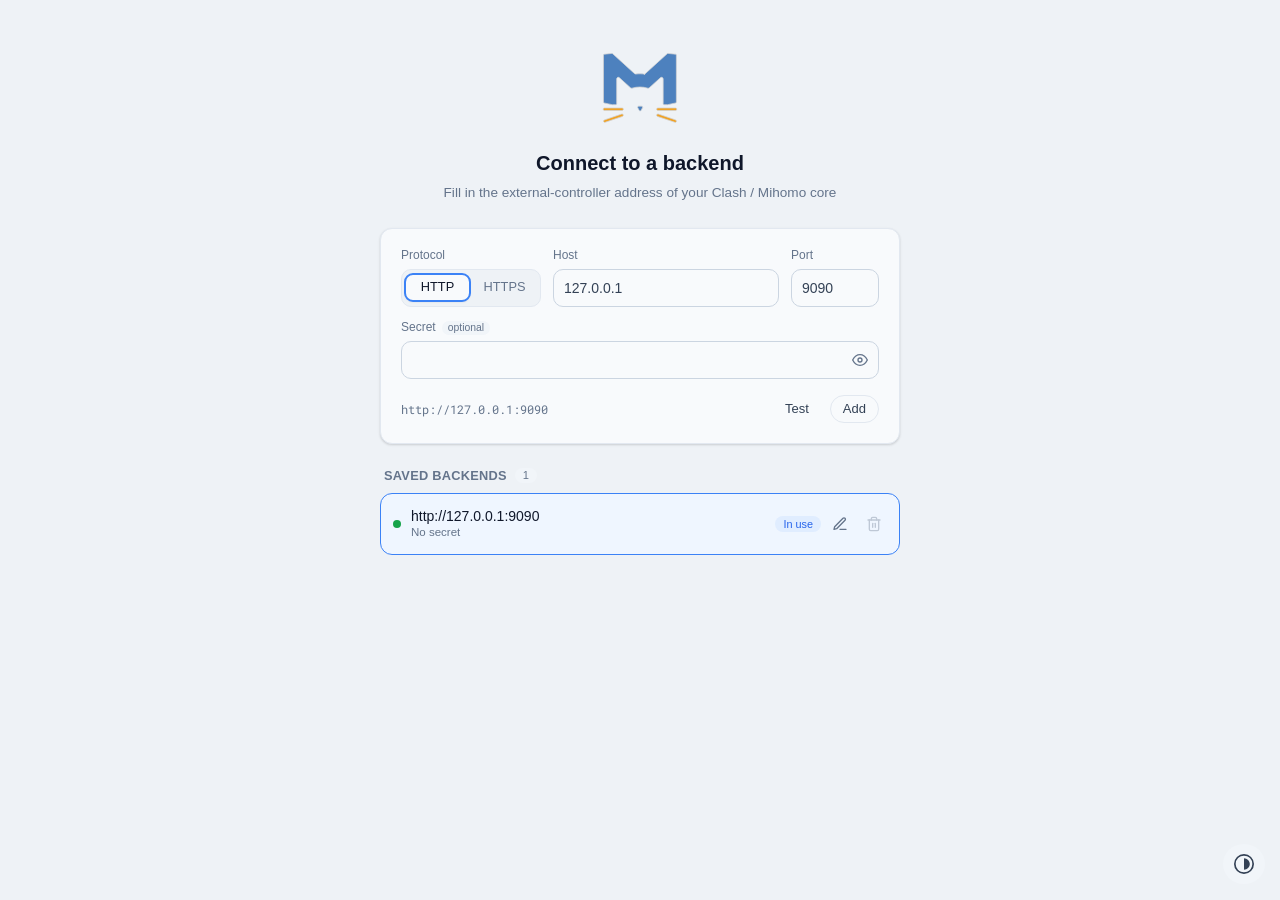
==== commit 094b01f8: "Chore: update third-party resources" ====
--- a/luci-app-openclash/root/usr/share/openclash/ui/yacd/index.html
+++ b/luci-app-openclash/root/usr/share/openclash/ui/yacd/index.html
@@ -14,7 +14,7 @@
     <meta name="theme-color" content="#202020" media="(prefers-color-scheme: dark)" />
     <meta name="theme-color" content="#f7f7f7" media="(prefers-color-scheme: light)" />
     <title>yacd</title>
-    <script type="module" crossorigin src="./assets/index-_Higdnxk.js"></script>
+    <script type="module" crossorigin src="./assets/index-CwgF5aHX.js"></script>
     <link rel="stylesheet" crossorigin href="./assets/index-Bd_EzjHz.css">
   <link rel="manifest" href="./manifest.webmanifest"><script id="vite-plugin-pwa:register-sw" src="./registerSW.js"></script></head>
   <body>
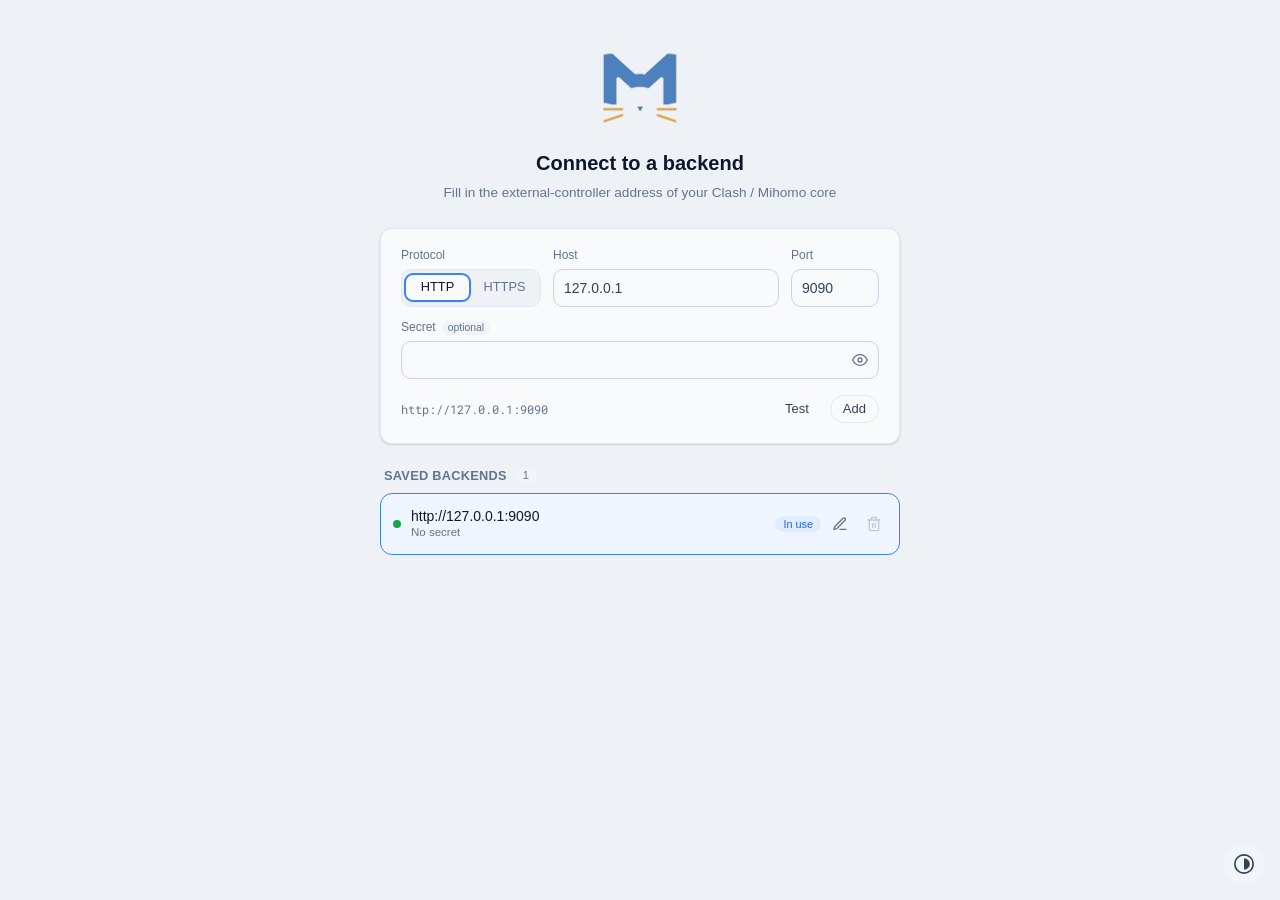
==== commit 7b92b036: "Chore: update third-party resources" ====
--- a/luci-app-openclash/root/usr/share/openclash/ui/yacd/index.html
+++ b/luci-app-openclash/root/usr/share/openclash/ui/yacd/index.html
@@ -14,8 +14,8 @@
     <meta name="theme-color" content="#202020" media="(prefers-color-scheme: dark)" />
     <meta name="theme-color" content="#f7f7f7" media="(prefers-color-scheme: light)" />
     <title>yacd</title>
-    <script type="module" crossorigin src="./assets/index-CwgF5aHX.js"></script>
-    <link rel="stylesheet" crossorigin href="./assets/index-Bd_EzjHz.css">
+    <script type="module" crossorigin src="./assets/index-BYRJ3MFE.js"></script>
+    <link rel="stylesheet" crossorigin href="./assets/index-BTDGk6Ly.css">
   <link rel="manifest" href="./manifest.webmanifest"><script id="vite-plugin-pwa:register-sw" src="./registerSW.js"></script></head>
   <body>
     <div id="app" data-base-url="http://127.0.0.1:9090"></div>
--- a/luci-app-openclash/root/usr/share/openclash/ui/yacd/assets/index-BTDGk6Ly.css
+++ b/luci-app-openclash/root/usr/share/openclash/ui/yacd/assets/index-BTDGk6Ly.css
@@ -0,0 +1 @@
+@font-face{font-family:Inter;font-style:normal;font-display:swap;font-weight:400;src:url(./inter-latin-400-normal-C38fXH4l.woff2)format("woff2"),url(./inter-latin-400-normal-CyCys3Eg.woff)format("woff")}@font-face{font-family:Inter;font-style:normal;font-display:swap;font-weight:800;src:url(./inter-latin-800-normal-BYj_oED-.woff2)format("woff2"),url(./inter-latin-800-normal-D1mf63XC.woff)format("woff")}@font-face{font-family:Roboto Mono;font-style:normal;font-display:swap;font-weight:400;src:url(./roboto-mono-latin-400-normal-GekRknry.woff2)format("woff2"),url(./roboto-mono-latin-400-normal-DBZPkcnn.woff)format("woff")}*,:before,:after{box-sizing:border-box}html{-webkit-text-size-adjust:100%;tab-size:4;font-family:system-ui,-apple-system,Segoe UI,Ubuntu,Cantarell,Noto Sans,Roboto,Helvetica,Arial,sans-serif,Apple Color Emoji,Segoe UI Emoji;line-height:1.15}body{margin:0}b,strong{font-weight:bolder}code,kbd,samp,pre{font-family:ui-monospace,SFMono-Regular,Consolas,Liberation Mono,Menlo,monospace;font-size:1em}small{font-size:80%}sub,sup{vertical-align:baseline;font-size:75%;line-height:0;position:relative}sub{bottom:-.25em}sup{top:-.5em}table{border-color:currentColor}button,input,optgroup,select,textarea{margin:0;font-family:inherit;font-size:100%;line-height:1.15}button,[type=button],[type=reset],[type=submit]{-webkit-appearance:button}legend{padding:0}progress{vertical-align:baseline}::-webkit-inner-spin-button{height:auto}::-webkit-outer-spin-button{height:auto}[type=search]{-webkit-appearance:textfield;outline-offset:-2px}::-webkit-search-decoration{-webkit-appearance:none}::-webkit-file-upload-button{-webkit-appearance:button;font:inherit}summary{display:list-item}@font-face{font-family:_Twemoji Mozilla;src:url(./Twemoji_Mozilla-BSQKJ6aF.ttf)format("truetype")}.relative,.border-left,.border-top,.border-bottom{position:relative}.border-bottom:after,.border-top:before{content:"";background:#555;width:100%;height:1px;position:absolute;left:0;right:0;transform:scaleY(.5)translateZ(0)}.border-left:before{content:"";background:#555;width:1px;height:100%;position:absolute;top:0;bottom:0;transform:scaleX(.5)translateZ(0)}.border-top:before{top:0}.border-bottom:after{bottom:0}.border-left:before{left:0}*,:before,:after{box-sizing:border-box}:root{--font-mono:"Roboto Mono", Menlo, monospace;--font-normal:-apple-system, BlinkMacSystemFont, "Segoe UI", Roboto, Helvetica, Arial, sans-serif, "Apple Color Emoji", "Source Han Sans", "PingFang SC", "Microsoft YaHei" , "微软雅黑", Arial,"Twemoji Mozilla", "_Twemoji Mozilla","Segoe UI Emoji", "Segoe UI Symbol"}body{font-family:-apple-system,BlinkMacSystemFont,Segoe UI,Roboto,Helvetica,Arial,sans-serif,Apple Color Emoji,Source Han Sans,PingFang SC,Microsoft YaHei,微软雅黑,Twemoji Mozilla,_Twemoji Mozilla,Segoe UI Emoji,Segoe UI Symbol;font-family:var(--font-normal);-webkit-tap-highlight-color:#0000;-webkit-text-size-adjust:100%;-webkit-font-smoothing:antialiased;-moz-osx-font-smoothing:grayscale}body ::-webkit-scrollbar{z-index:11;background:0 0}body ::-webkit-scrollbar-thumb{background:var(--color-focus-blue);border-radius:10px}body ::-webkit-scrollbar:vertical{width:8px}body ::-webkit-scrollbar:horizontal{height:8px}body{margin:0;padding:0}@media (prefers-color-scheme:dark){:root[data-theme=auto]{--color-background:#111827;--color-background2:#111827b3;--color-bg-chart:#1f2937;--color-bg-card:#1f2937;--color-focus-blue:#3b82f6;--btn-bg:#3b82f6;--color-proxy-border:#374151;--card-hover-border-lightness:#60a5fa;--color-text:#e5e7eb;--color-text-secondary:#9ca3af;--color-text-highlight:#f3f4f6;--color-bg-sidebar:#1f2937;--color-sb-active-row-bg:#374151;--color-sb-active-row-font:#f3f4f6;--color-input-bg:#374151;--color-input-border:#4b5563;--color-toggle-bg:#4b5563;--color-toggle-selected:#1f2937;--color-icon:#9ca3af;--color-separator:#374151;--color-bg-proxy:#1f2937;--color-row-odd:#1f2937;--bg-log-info-tag:#4b5563;--bg-modal:#1f2937;--bg-near-transparent:#ffffff0d;--bg-latency:#1f2937cc;--bg-tooltip:#1f2937;--bc-tooltip:#374151;--select-border-color:#374151;--select-bg-hover:url(data:image/svg+xml,%0A%20%20%20%20%3Csvg%20width%3D%228%22%20height%3D%2224%22%20viewBox%3D%220%200%208%2024%22%20fill%3D%22none%22%20xmlns%3D%22http%3A%2F%2Fwww.w3.org%2F2000%2Fsvg%22%3E%0A%20%20%20%20%20%20%3Cpath%20d%3D%22M4%207L7%2011H1L4%207Z%22%20fill%3D%22%23ffffff%22%20%2F%3E%0A%20%20%20%20%20%20%3Cpath%20d%3D%22M4%2017L1%2013L7%2013L4%2017Z%22%20fill%3D%22%23ffffff%22%20%2F%3E%0A%20%20%20%20%3C%2Fsvg%3E%0A%20%20);--shadow-card:0 4px 6px -1px #0000001a, 0 2px 4px -1px #0000000f;--border-radius:12px;--color-card:#1f2937;--color-card-border:#374151;--color-badge-bg:#ffffff14;--color-badge-fg:#9ca3af;--color-accent-soft-bg:#3b82f633;--color-accent-soft-fg:#93c5fd;--color-node-active-bg:#3b82f624;--color-hover-soft:#ffffff0f;--color-track:#111827;--shadow-popover:0 12px 32px -8px #0000008c, 0 2px 8px #0000004d;--shadow-segment:0 1px 2px #0006;--color-chrome:#1f2937b8;--color-chrome-border:#ffffff14;--color-success:#4ade80;--color-success-soft-bg:#4ade8029;--color-danger:#f87171;--color-danger-soft-bg:#f8717129;--color-warn:#fbbf24;--color-warn-soft-bg:#fbbf2429;--color-udp-bg:#c084fc2e;--color-udp-fg:#d8b4fe;--csstools-color-scheme--light: ;--lightningcss-light: ;--lightningcss-dark:initial;color-scheme:dark}}@media (prefers-color-scheme:light){:root[data-theme=auto]{--color-background:#eef2f6;--color-background2:#eef2f6b3;--color-bg-chart:#f8fafc;--color-bg-card:#f8fafc;--color-focus-blue:#3b82f6;--btn-bg:#3b82f6;--color-proxy-border:#e2e8f0;--card-hover-border-lightness:#60a5fa;--color-text:#334155;--color-text-secondary:#64748b;--color-text-highlight:#0f172a;--color-bg-sidebar:#f1f5f9;--color-sb-active-row-bg:#e0e7ff;--color-sb-active-row-font:#3730a3;--color-input-bg:#f8fafc;--color-input-border:#cbd5e1;--color-toggle-bg:#e2e8f0;--color-toggle-selected:#fff;--color-icon:#64748b;--color-separator:#e2e8f0;--color-bg-proxy:#f8fafc;--color-row-odd:#f1f5f9;--bg-log-info-tag:#e2e8f0;--bg-modal:#f8fafc;--bg-near-transparent:#0000000d;--bg-latency:#ffffffe6;--bg-tooltip:#f8fafc;--bc-tooltip:#e2e8f0;--select-border-color:#cbd5e1;--select-bg-hover:url(data:image/svg+xml,%0A%20%20%20%20%3Csvg%20width%3D%228%22%20height%3D%2224%22%20viewBox%3D%220%200%208%2024%22%20fill%3D%22none%22%20xmlns%3D%22http%3A%2F%2Fwww.w3.org%2F2000%2Fsvg%22%3E%0A%20%20%20%20%20%20%3Cpath%20d%3D%22M4%207L7%2011H1L4%207Z%22%20fill%3D%22%23222222%22%20%2F%3E%0A%20%20%20%20%20%20%3Cpath%20d%3D%22M4%2017L1%2013L7%2013L4%2017Z%22%20fill%3D%22%23222222%22%20%2F%3E%0A%20%20%20%20%3C%2Fsvg%3E%0A%20%20);--shadow-card:0 1px 3px 0 #0000001a, 0 1px 2px 0 #0000000f;--border-radius:12px;--color-card:#f8fafc;--color-card-border:#e2e8f0;--color-badge-bg:#f1f5f9;--color-badge-fg:#64748b;--color-accent-soft-bg:#e0edff;--color-accent-soft-fg:#2563eb;--color-node-active-bg:#eff6ff;--color-hover-soft:#0f172a0d;--color-track:#eef2f6;--shadow-popover:0 12px 32px -8px #0f172a38, 0 2px 8px #0f172a14;--shadow-segment:0 1px 2px #0f172a1f;--color-chrome:#ffffff9e;--color-chrome-border:#00000014;--color-success:#16a34a;--color-success-soft-bg:#16a34a24;--color-danger:#ef4444;--color-danger-soft-bg:#ef44441f;--color-warn:#b45309;--color-warn-soft-bg:#f59e0b29;--color-udp-bg:#a855f71f;--color-udp-fg:#7e22ce;--csstools-color-scheme--light:initial;--lightningcss-light:initial;--lightningcss-dark: ;color-scheme:light}}@media only screen and (prefers-color-scheme:light) and (width>=769px){:root[data-theme=auto]{--color-sb-active-row-font:#3730a3}}:root[data-theme=dark]{--color-background:#111827;--color-background2:#111827b3;--color-bg-chart:#1f2937;--color-bg-card:#1f2937;--color-focus-blue:#3b82f6;--btn-bg:#3b82f6;--color-proxy-border:#374151;--card-hover-border-lightness:#60a5fa;--color-text:#e5e7eb;--color-text-secondary:#9ca3af;--color-text-highlight:#f3f4f6;--color-bg-sidebar:#1f2937;--color-sb-active-row-bg:#374151;--color-sb-active-row-font:#f3f4f6;--color-input-bg:#374151;--color-input-border:#4b5563;--color-toggle-bg:#4b5563;--color-toggle-selected:#1f2937;--color-icon:#9ca3af;--color-separator:#374151;--color-bg-proxy:#1f2937;--color-row-odd:#1f2937;--bg-log-info-tag:#4b5563;--bg-modal:#1f2937;--bg-near-transparent:#ffffff0d;--bg-latency:#1f2937cc;--bg-tooltip:#1f2937;--bc-tooltip:#374151;--select-border-color:#374151;--select-bg-hover:url(data:image/svg+xml,%0A%20%20%20%20%3Csvg%20width%3D%228%22%20height%3D%2224%22%20viewBox%3D%220%200%208%2024%22%20fill%3D%22none%22%20xmlns%3D%22http%3A%2F%2Fwww.w3.org%2F2000%2Fsvg%22%3E%0A%20%20%20%20%20%20%3Cpath%20d%3D%22M4%207L7%2011H1L4%207Z%22%20fill%3D%22%23ffffff%22%20%2F%3E%0A%20%20%20%20%20%20%3Cpath%20d%3D%22M4%2017L1%2013L7%2013L4%2017Z%22%20fill%3D%22%23ffffff%22%20%2F%3E%0A%20%20%20%20%3C%2Fsvg%3E%0A%20%20);--shadow-card:0 4px 6px -1px #0000001a, 0 2px 4px -1px #0000000f;--border-radius:12px;--color-card:#1f2937;--color-card-border:#374151;--color-badge-bg:#ffffff14;--color-badge-fg:#9ca3af;--color-accent-soft-bg:#3b82f633;--color-accent-soft-fg:#93c5fd;--color-node-active-bg:#3b82f624;--color-hover-soft:#ffffff0f;--color-track:#111827;--shadow-popover:0 12px 32px -8px #0000008c, 0 2px 8px #0000004d;--shadow-segment:0 1px 2px #0006;--color-chrome:#1f2937b8;--color-chrome-border:#ffffff14;--color-success:#4ade80;--color-success-soft-bg:#4ade8029;--color-danger:#f87171;--color-danger-soft-bg:#f8717129;--color-warn:#fbbf24;--color-warn-soft-bg:#fbbf2429;--color-udp-bg:#c084fc2e;--color-udp-fg:#d8b4fe;--csstools-color-scheme--light: ;--lightningcss-light: ;--lightningcss-dark:initial;color-scheme:dark}:root[data-theme=light]{--color-background:#eef2f6;--color-background2:#eef2f6b3;--color-bg-chart:#f8fafc;--color-bg-card:#f8fafc;--color-focus-blue:#3b82f6;--btn-bg:#3b82f6;--color-proxy-border:#e2e8f0;--card-hover-border-lightness:#60a5fa;--color-text:#334155;--color-text-secondary:#64748b;--color-text-highlight:#0f172a;--color-bg-sidebar:#f1f5f9;--color-sb-active-row-bg:#e0e7ff;--color-sb-active-row-font:#3730a3}@media only screen and (width>=769px){:root[data-theme=light]{--color-sb-active-row-font:#3730a3}}:root[data-theme=light]{--color-input-bg:#f8fafc;--color-input-border:#cbd5e1;--color-toggle-bg:#e2e8f0;--color-toggle-selected:#fff;--color-icon:#64748b;--color-separator:#e2e8f0;--color-bg-proxy:#f8fafc;--color-row-odd:#f1f5f9;--bg-log-info-tag:#e2e8f0;--bg-modal:#f8fafc;--bg-near-transparent:#0000000d;--bg-latency:#ffffffe6;--bg-tooltip:#f8fafc;--bc-tooltip:#e2e8f0;--select-border-color:#cbd5e1;--select-bg-hover:url(data:image/svg+xml,%0A%20%20%20%20%3Csvg%20width%3D%228%22%20height%3D%2224%22%20viewBox%3D%220%200%208%2024%22%20fill%3D%22none%22%20xmlns%3D%22http%3A%2F%2Fwww.w3.org%2F2000%2Fsvg%22%3E%0A%20%20%20%20%20%20%3Cpath%20d%3D%22M4%207L7%2011H1L4%207Z%22%20fill%3D%22%23222222%22%20%2F%3E%0A%20%20%20%20%20%20%3Cpath%20d%3D%22M4%2017L1%2013L7%2013L4%2017Z%22%20fill%3D%22%23222222%22%20%2F%3E%0A%20%20%20%20%3C%2Fsvg%3E%0A%20%20);--shadow-card:0 1px 3px 0 #0000001a, 0 1px 2px 0 #0000000f;--border-radius:12px;--color-card:#f8fafc;--color-card-border:#e2e8f0;--color-badge-bg:#f1f5f9;--color-badge-fg:#64748b;--color-accent-soft-bg:#e0edff;--color-accent-soft-fg:#2563eb;--color-node-active-bg:#eff6ff;--color-hover-soft:#0f172a0d;--color-track:#eef2f6;--shadow-popover:0 12px 32px -8px #0f172a38, 0 2px 8px #0f172a14;--shadow-segment:0 1px 2px #0f172a1f;--color-chrome:#ffffff9e;--color-chrome-border:#00000014;--color-success:#16a34a;--color-success-soft-bg:#16a34a24;--color-danger:#ef4444;--color-danger-soft-bg:#ef44441f;--color-warn:#b45309;--color-warn-soft-bg:#f59e0b29;--color-udp-bg:#a855f71f;--color-udp-fg:#7e22ce;--csstools-color-scheme--light:initial;--lightningcss-light:initial;--lightningcss-dark: ;color-scheme:light}.flexCenter{justify-content:center;align-items:center;display:flex}.fabgrp{z-index:3;position:fixed;bottom:20px;right:20px}.visually-hidden{clip:rect(0 0 0 0);border:0;width:1px;height:1px;margin:-1px;padding:0;position:absolute;overflow:hidden}.tooltip-content{z-index:1;pointer-events:none;white-space:nowrap;background:var(--bg-tooltip);color:var(--color-text);border:solid 1px var(--bc-tooltip);border-radius:4px;padding:.25em .5em;font-size:85%;box-shadow:2px 2px 10px #0000001a}._path_r8pm3_1{stroke-dasharray:890;stroke-dashoffset:890px;animation:3s ease-in-out infinite forwards _dash_r8pm3_1}@keyframes _dash_r8pm3_1{0%{stroke-dashoffset:890px}to{stroke-dashoffset:0}}._root_16avz_1{background:var(--color-background);color:var(--color-text);text-align:center;padding:20px;position:fixed;inset:0;overflow:hidden}._yacd_16avz_14{color:#2a477a;opacity:.6;justify-content:center;align-items:center;padding:40px;display:flex}._link_16avz_23{color:var(--color-text-secondary);align-items:center;display:inline-flex}._link_16avz_23:hover,._link_16avz_23:active{color:var(--color-focus-blue)}._link_16avz_23 svg{margin-right:5px}._container_1pvnd_1{z-index:1000;pointer-events:none;flex-direction:column;align-items:flex-end;gap:10px;display:flex;position:fixed;bottom:16px;right:16px}@media (width<=768px){._container_1pvnd_1{align-items:stretch;bottom:10px;left:10px;right:10px}}._toast_1pvnd_21{pointer-events:auto;background:var(--color-card);border:1px solid var(--color-card-border);max-width:420px;box-shadow:var(--shadow-popover);color:var(--color-text);border-radius:10px;align-items:flex-start;gap:10px;padding:12px 14px;font-size:.9rem;line-height:1.45;animation:.18s ease-out _slide-in_1pvnd_1;display:flex}@media (width<=768px){._toast_1pvnd_21{max-width:none}}._icon_1pvnd_43{flex-shrink:0;padding-top:1px;display:flex}._success_1pvnd_49 ._icon_1pvnd_43{color:var(--color-success)}._error_1pvnd_53 ._icon_1pvnd_43{color:var(--color-danger)}._info_1pvnd_57 ._icon_1pvnd_43{color:var(--color-focus-blue)}._message_1pvnd_61{word-break:break-word;flex:1}._close_1pvnd_66{cursor:pointer;color:var(--color-text-secondary);background:0 0;border:0;flex-shrink:0;padding:0;display:flex}._close_1pvnd_66:hover{color:var(--color-text-highlight)}@keyframes _slide-in_1pvnd_1{0%{opacity:0;transform:translateY(8px)}to{opacity:1;transform:translateY(0)}}._anchor_jlu6g_2{display:inline-flex;position:relative}._panel_jlu6g_7{z-index:30;background:var(--color-card);border:1px solid var(--color-card-border);box-shadow:var(--shadow-popover);scrollbar-gutter:stable;-ms-scroll-chaining:none;overscroll-behavior:contain;border-radius:14px;padding:14px 16px;animation:.14s ease-out _popoverIn_jlu6g_1;position:fixed;overflow-y:auto}._above_jlu6g_21{animation-name:_popoverInAbove_jlu6g_1}._measuring_jlu6g_26{visibility:hidden;top:0;left:0}@keyframes _popoverIn_jlu6g_1{0%{opacity:0;transform:translateY(-4px)}to{opacity:1;transform:none}}@keyframes _popoverInAbove_jlu6g_1{0%{opacity:0;transform:translateY(4px)}to{opacity:1;transform:none}}@media (prefers-reduced-motion:reduce){._panel_jlu6g_7{animation:none}}._anchor_vqv0i_2{width:100%;display:flex}._trigger_vqv0i_7{appearance:none;background:var(--color-hover-soft);min-width:0;color:var(--color-text);font:inherit;cursor:pointer;border:1px solid #0000;border-radius:10px;flex:1;align-items:center;gap:8px;padding:8px 10px;font-size:.875rem;transition:border-color .15s;display:flex}._trigger_vqv0i_7:hover,._trigger_vqv0i_7._open_vqv0i_24{border-color:var(--color-separator)}._trigger_vqv0i_7:focus-visible{outline:2px solid var(--color-focus-blue);outline-offset:2px}._host_vqv0i_32{text-overflow:ellipsis;white-space:nowrap;text-align:left;font-feature-settings:"tnum";font-variant-numeric:tabular-nums;flex:1;min-width:0;overflow:hidden}._chevron_vqv0i_42{width:16px;height:16px;color:var(--color-text-secondary);flex-shrink:0}._dot_vqv0i_49{border-radius:50%;flex-shrink:0;width:8px;height:8px}._ok_vqv0i_56{background:var(--color-success)}._fail_vqv0i_60{background:var(--color-danger)}._pending_vqv0i_64{background:var(--color-text-secondary);opacity:.4}._menu_vqv0i_69{width:260px;max-width:100%}._heading_vqv0i_74{color:var(--color-text-secondary);padding:0 10px 6px;font-size:.75rem}._list_vqv0i_80{flex-direction:column;gap:2px;margin:0;padding:0;list-style:none;display:flex}._item_vqv0i_90{appearance:none;width:100%;color:var(--color-text);font:inherit;text-align:left;cursor:pointer;background:0 0;border:none;border-radius:8px;align-items:center;gap:10px;padding:8px 10px;font-size:.875rem;-webkit-text-decoration:none;text-decoration:none;display:flex}._item_vqv0i_90:hover{background:var(--color-hover-soft)}._item_vqv0i_90:focus-visible{outline:2px solid var(--color-focus-blue);outline-offset:-2px}._selected_vqv0i_115,._selected_vqv0i_115:hover{background:var(--color-node-active-bg)}._itemBody_vqv0i_120{flex-direction:column;flex:1;gap:2px;min-width:0;display:flex}._itemHost_vqv0i_128,._itemStatus_vqv0i_129{text-overflow:ellipsis;white-space:nowrap;overflow:hidden}._itemHost_vqv0i_128{font-feature-settings:"tnum";font-variant-numeric:tabular-nums}._itemStatus_vqv0i_129{color:var(--color-text-secondary);font-size:.75rem}._itemStatusFail_vqv0i_144{color:var(--color-danger)}._check_vqv0i_148{width:16px;height:16px;color:var(--color-focus-blue);flex-shrink:0}._footer_vqv0i_155{border-top:1px solid var(--color-separator);margin-top:6px;padding-top:6px}._manageIcon_vqv0i_161{width:16px;height:16px;color:var(--color-text-secondary);flex-shrink:0}._iconWrapper_19huu_1{--sz:40px;width:40px;width:var(--sz);height:40px;height:var(--sz);color:var(--color-text);outline:none;justify-content:center;align-items:center;padding:5px;display:flex}._iconWrapper_19huu_1:hover{opacity:.6}._iconWrapper_19huu_1:focus{border-color:var(--color-focus-blue)}._themeSwitchContainer_19huu_21{--sz:40px;width:40px;width:var(--sz);height:40px;height:var(--sz);justify-content:center;align-items:center;display:flex;position:relative}._themeSwitchContainer_19huu_21 select{cursor:pointer;padding-left:var(--sz);width:var(--sz);height:var(--sz);appearance:none;background:var(--color-bg-sidebar);border:1px solid #0000;border-radius:100%;outline:none}._themeSwitchContainer_19huu_21 select:focus{border-color:var(--color-focus-blue)}._themeSwitchContainer_19huu_21 select option{background:var(--color-bg-sidebar)}._themeSwitchContainer_19huu_21 ._iconWrapper_19huu_1{pointer-events:none;width:100%;height:100%;position:absolute;top:0;left:0}._root_1jf43_4{background:var(--color-chrome);-webkit-backdrop-filter:saturate(180%)blur(24px);backdrop-filter:saturate(180%)blur(24px);border-right:1px solid var(--color-chrome-border);flex-shrink:0;width:180px;min-width:180px;position:relative}@media (width<=768px){._root_1jf43_4{background:var(--color-background);-webkit-backdrop-filter:none;backdrop-filter:none;z-index:100;width:100%;min-width:0;padding:max(8px, env(safe-area-inset-top)) 16px 8px;border-right:none;position:fixed;top:0;left:0;right:0}}._logo_meta_1jf43_29{background-image:url([data-uri]);background-position:50%;background-repeat:no-repeat;background-size:80px;height:120px;margin-top:12px}@media (width<=768px){._logo_meta_1jf43_29{display:none}}._logo_singbox_1jf43_43{background-image:url([data-uri]);background-position:50%;background-repeat:no-repeat;background-size:80px;height:120px;margin-top:12px}@media (width<=768px){._logo_singbox_1jf43_43{display:none}}._rows_1jf43_57{position:relative}@media (width<=768px){._rows_1jf43_57{background:var(--color-bg-sidebar);border:1px solid var(--color-separator);border-radius:20px;justify-content:space-around;align-items:center;padding:6px 8px;display:flex;overflow:visible;box-shadow:0 4px 24px #0000001f,0 1px 4px #00000014}}._indicator_1jf43_74{z-index:0;box-sizing:border-box;opacity:0;pointer-events:none;will-change:transform;position:absolute;top:0;left:0}._indicator_1jf43_74[data-animate=true]{transition:transform .32s cubic-bezier(.22,1,.36,1),width .32s cubic-bezier(.22,1,.36,1),height .32s cubic-bezier(.22,1,.36,1)}@media (prefers-reduced-motion:reduce){._indicator_1jf43_74[data-animate=true]{transition:none}}._indicator_1jf43_74{background:linear-gradient(135deg, #60a5fa 0%, var(--color-focus-blue) 100%);border-radius:8px;box-shadow:0 4px 12px #3b82f647}@media (width<=768px){._indicator_1jf43_74{box-shadow:none;background:#63a0ff2e;border-radius:14px}}._row_1jf43_57{color:var(--color-text);z-index:1;border-radius:8px;align-items:center;margin:4px 8px;padding:6px 10px;-webkit-text-decoration:none;text-decoration:none;transition:background-color .18s,color .18s,transform .18s;display:flex;position:relative;box-shadow:inset 0 0 0 1px #0000}._row_1jf43_57:hover{color:var(--color-focus-blue);background-color:#b0ceff38}@media (hover:hover){._row_1jf43_57:not(._rowActive_1jf43_124):hover svg{transform:scale(1.1)}}._row_1jf43_57:active svg{transform:scale(.92)}@media screen and (width>=30em){._row_1jf43_57{padding:8px 20px}}@media (width<=768px){._row_1jf43_57{border-radius:14px;flex-direction:row;flex:1;justify-content:center;margin:0;padding:8px 14px}._row_1jf43_57:hover{box-shadow:none;background-color:#b0ceff38;transform:none}}._row_1jf43_57 svg{color:var(--color-icon);flex-shrink:0;width:22px;height:22px;transition:transform .18s}@media screen and (width>=30em){._row_1jf43_57 svg{width:24px;height:24px}}._rowActive_1jf43_124{color:#fff}._rowActive_1jf43_124:hover{color:#fff;background-color:#0000}._rowActive_1jf43_124 svg{color:#fff}._rowActive_1jf43_124 ._label_1jf43_175{font-weight:600}@media (width<=768px){._rowActive_1jf43_124,._rowActive_1jf43_124:hover{color:var(--color-focus-blue)}._rowActive_1jf43_124 svg{color:var(--color-focus-blue);transform:scale(1.15)}}._label_1jf43_175{padding-left:14px;font-size:.75em}@media (width<=768px){._label_1jf43_175{display:none}}@media screen and (width>=30em){._label_1jf43_175{font-size:1em}}._footer_1jf43_206{flex-direction:column;gap:8px;display:flex;position:absolute;bottom:12px;left:12px;right:12px}._meta_1jf43_216{align-items:center;gap:8px;min-width:0;display:flex}._version_1jf43_223{min-width:0;color:var(--color-text-secondary);font-feature-settings:"tnum";font-variant-numeric:tabular-nums;align-items:center;gap:6px;font-size:.8125rem;display:flex}._version_1jf43_223 svg{flex-shrink:0;width:15px;height:15px}._versionText_1jf43_238{text-overflow:ellipsis;white-space:nowrap;overflow:hidden}@media (width<=768px){._footer_1jf43_206{display:none}}@media (prefers-reduced-motion:reduce){._row_1jf43_57,._row_1jf43_57 svg{transition:none}}._loading_wpm96_1{justify-content:center;align-items:center;width:100%;height:100%;display:flex}._spinner_wpm96_9{vertical-align:middle;background:url("data:image/svg+xml;charset=utf8, %3Csvg xmlns=\"http://www.w3.org/2000/svg\" width=\"120\" height=\"120\" viewBox=\"0 0 100 100\"%3E%3Cpath fill=\"none\" d=\"M0 0h100v100H0z\"/%3E%3Crect width=\"7\" height=\"20\" x=\"46.5\" y=\"40\" fill=\"%23E9E9E9\" rx=\"5\" ry=\"5\" transform=\"translate(0 -30)\"/%3E%3Crect width=\"7\" height=\"20\" x=\"46.5\" y=\"40\" fill=\"%23989697\" rx=\"5\" ry=\"5\" transform=\"rotate(30 105.98 65)\"/%3E%3Crect width=\"7\" height=\"20\" x=\"46.5\" y=\"40\" fill=\"%239B999A\" rx=\"5\" ry=\"5\" transform=\"rotate(60 75.98 65)\"/%3E%3Crect width=\"7\" height=\"20\" x=\"46.5\" y=\"40\" fill=\"%23A3A1A2\" rx=\"5\" ry=\"5\" transform=\"rotate(90 65 65)\"/%3E%3Crect width=\"7\" height=\"20\" x=\"46.5\" y=\"40\" fill=\"%23ABA9AA\" rx=\"5\" ry=\"5\" transform=\"rotate(120 58.66 65)\"/%3E%3Crect width=\"7\" height=\"20\" x=\"46.5\" y=\"40\" fill=\"%23B2B2B2\" rx=\"5\" ry=\"5\" transform=\"rotate(150 54.02 65)\"/%3E%3Crect width=\"7\" height=\"20\" x=\"46.5\" y=\"40\" fill=\"%23BAB8B9\" rx=\"5\" ry=\"5\" transform=\"rotate(180 50 65)\"/%3E%3Crect width=\"7\" height=\"20\" x=\"46.5\" y=\"40\" fill=\"%23C2C0C1\" rx=\"5\" ry=\"5\" transform=\"rotate(-150 45.98 65)\"/%3E%3Crect width=\"7\" height=\"20\" x=\"46.5\" y=\"40\" fill=\"%23CBCBCB\" rx=\"5\" ry=\"5\" transform=\"rotate(-120 41.34 65)\"/%3E%3Crect width=\"7\" height=\"20\" x=\"46.5\" y=\"40\" fill=\"%23D2D2D2\" rx=\"5\" ry=\"5\" transform=\"rotate(-90 35 65)\"/%3E%3Crect width=\"7\" height=\"20\" x=\"46.5\" y=\"40\" fill=\"%23DADADA\" rx=\"5\" ry=\"5\" transform=\"rotate(-60 24.02 65)\"/%3E%3Crect width=\"7\" height=\"20\" x=\"46.5\" y=\"40\" fill=\"%23E2E2E2\" rx=\"5\" ry=\"5\" transform=\"rotate(-30 -5.98 65)\"/%3E%3C/svg%3E") 0 0/100% no-repeat;width:20px;height:20px;animation:1s steps(12,end) infinite _rotate_wpm96_1;display:inline-block}@keyframes _rotate_wpm96_1{0%{transform:rotate(0)}to{transform:rotate(360deg)}}._app_1u7qn_1{background:var(--color-background);color:var(--color-text);display:flex;position:fixed;inset:0}@media (width<=768px){._app_1u7qn_1{flex-direction:column}}._content_1u7qn_17{scrollbar-gutter:stable;flex-grow:1;min-width:0;overflow:auto}@media (width<=768px){._content_1u7qn_17{padding-bottom:0;padding-top:calc(64px + env(safe-area-inset-top))}}@media (prefers-color-scheme:dark){:root[data-theme=auto]{--loading-dot-1-1:#ffffff80;--loading-dot-1-2:#ffffff1a;--loading-dot-1-3:#ffffff4d;--loading-dot-2-1:#ffffff4d;--loading-dot-2-2:#ffffff80;--loading-dot-2-3:#ffffff1a;--loading-dot-3-1:#ffffff1a;--loading-dot-3-2:#ffffff4d;--loading-dot-3-3:#ffffff80;--csstools-color-scheme--light: ;--lightningcss-light: ;--lightningcss-dark:initial;color-scheme:dark}}@media (prefers-color-scheme:light){:root[data-theme=auto]{--loading-dot-1-1:#0000001a;--loading-dot-1-2:#00000080;--loading-dot-1-3:#0000004d;--loading-dot-2-1:#0000004d;--loading-dot-2-2:#0000001a;--loading-dot-2-3:#00000080;--loading-dot-3-1:#00000080;--loading-dot-3-2:#0000004d;--loading-dot-3-3:#0000001a;--csstools-color-scheme--light:initial;--lightningcss-light:initial;--lightningcss-dark: ;color-scheme:light}}:root[data-theme=dark]{--loading-dot-1-1:#ffffff80;--loading-dot-1-2:#ffffff1a;--loading-dot-1-3:#ffffff4d;--loading-dot-2-1:#ffffff4d;--loading-dot-2-2:#ffffff80;--loading-dot-2-3:#ffffff1a;--loading-dot-3-1:#ffffff1a;--loading-dot-3-2:#ffffff4d;--loading-dot-3-3:#ffffff80;--csstools-color-scheme--light: ;--lightningcss-light: ;--lightningcss-dark:initial;color-scheme:dark}:root[data-theme=light]{--loading-dot-1-1:#0000001a;--loading-dot-1-2:#00000080;--loading-dot-1-3:#0000004d;--loading-dot-2-1:#0000004d;--loading-dot-2-2:#0000001a;--loading-dot-2-3:#00000080;--loading-dot-3-1:#00000080;--loading-dot-3-2:#0000004d;--loading-dot-3-3:#0000001a;--csstools-color-scheme--light:initial;--lightningcss-light:initial;--lightningcss-dark: ;color-scheme:light}._loadingDot_1x6zg_59,._loadingDot_1x6zg_59:before,._loadingDot_1x6zg_59:after{vertical-align:middle;border-radius:50%;width:6px;height:6px;font-size:0;display:inline-block}._loadingDot_1x6zg_59{background-color:var(--loading-dot-2-1);animation:1s step-start infinite _dot2_1x6zg_1;position:relative}._loadingDot_1x6zg_59:before{content:"";background-color:var(--loading-dot-1-1);animation:1s step-start infinite _dot1_1x6zg_1;position:absolute;left:-12px}._loadingDot_1x6zg_59:after{content:"";background-color:var(--loading-dot-3-1);animation:1s step-start infinite _dot3_1x6zg_1;position:absolute;right:-12px}@keyframes _dot1_1x6zg_1{0%,to{background-color:var(--loading-dot-1-1)}33%{background-color:var(--loading-dot-1-2)}66%{background-color:var(--loading-dot-1-3)}}@keyframes _dot2_1x6zg_1{0%,to{background-color:var(--loading-dot-2-1)}33%{background-color:var(--loading-dot-2-2)}66%{background-color:var(--loading-dot-2-3)}}@keyframes _dot3_1x6zg_1{0%,to{background-color:var(--loading-dot-3-1)}33%{background-color:var(--loading-dot-3-2)}66%{background-color:var(--loading-dot-3-3)}}._btn_16duv_4{-webkit-appearance:none;-webkit-user-select:none;user-select:none;cursor:pointer;color:var(--color-text);background:var(--color-card);border:1px solid var(--color-card-border);border-radius:100px;outline:none;justify-content:center;align-items:center;transition:color .2s,background-color .2s,border-color .2s,box-shadow .2s;display:inline-flex;position:relative}._btn_16duv_4:focus-visible{border-color:var(--color-focus-blue);box-shadow:0 0 0 3px var(--color-accent-soft-bg)}._btn_16duv_4:hover:not(:disabled){color:var(--color-focus-blue);border-color:var(--color-focus-blue)}._btn_16duv_4{padding:4px 7px;font-size:.75em}@media screen and (width>=30em){._btn_16duv_4{padding:6px 12px;font-size:small}}._btn_16duv_4._minimal_16duv_37{background:0 0;border-color:#0000}._btn_16duv_4._minimal_16duv_37:hover:not(:disabled){color:var(--color-focus-blue);background:var(--color-hover-soft);border-color:#0000}._btn_16duv_4:disabled{opacity:.5}._btnInternal_16duv_51{justify-content:center;align-items:center;column-gap:4px;display:flex}._btnStart_16duv_58{justify-content:center;align-items:center;display:inline-flex}._loadingContainer_16duv_64{display:inline-flex;position:absolute;top:50%;left:50%;transform:translate(-50%,-50%)}._track_m5guh_1{background:var(--color-track);border:1px solid var(--color-card-border);border-radius:10px;align-items:center;gap:2px;min-width:0;padding:3px;display:flex}._segment_m5guh_12{appearance:none;min-width:0;color:var(--color-text-secondary);cursor:pointer;white-space:nowrap;text-overflow:ellipsis;background:0 0;border:none;border-radius:8px;flex:1;padding:7px 10px;font-family:inherit;font-size:.8rem;font-weight:500;line-height:1;transition:background-color .15s,color .15s,box-shadow .15s;overflow:hidden}._segment_m5guh_12:hover:not(._selected_m5guh_31){color:var(--color-text);background:var(--color-hover-soft)}._segment_m5guh_12:focus-visible{outline:2px solid var(--color-focus-blue);outline-offset:-1px}._selected_m5guh_31{background:var(--color-card);color:var(--color-text-highlight);box-shadow:var(--shadow-segment)}._root_1wf3p_2{flex-direction:column;gap:24px;width:520px;max-width:100%;margin:0 auto;padding:40px 0 48px;display:flex}._root_1wf3p_2:focus{outline:none}@media screen and (width<=30em){._root_1wf3p_2{gap:20px;padding:24px 0 80px}}._hero_1wf3p_22{text-align:center;flex-direction:column;align-items:center;gap:8px;display:flex}._logo_1wf3p_30{--stroke:var(--color-background);color:#20497e;opacity:.85;transition:opacity .4s}._logo_1wf3p_30:hover{opacity:1}._title_1wf3p_40{color:var(--color-text-highlight);margin:4px 0 0;font-size:1.25rem;font-weight:600}._desc_1wf3p_47{color:var(--color-text-secondary);margin:0;font-size:.85rem;line-height:1.5}._card_1wf3p_55{border-radius:var(--border-radius);background:var(--color-card);border:1px solid var(--color-card-border);box-shadow:var(--shadow-card);flex-direction:column;gap:16px;padding:20px;display:flex}@media screen and (width<=30em){._card_1wf3p_55{padding:16px}}._grid_1wf3p_72{grid-gap:14px 12px;grid-template-columns:minmax(140px,auto) minmax(0,1fr) 88px;grid-template-areas:"protocol host port""secret secret secret";gap:14px 12px;display:grid}@media screen and (width<=30em){._grid_1wf3p_72{grid-template-columns:minmax(0,1fr) 88px;grid-template-areas:"protocol protocol""host port""secret secret"}}._protocol_1wf3p_85{grid-area:protocol}._host_1wf3p_89{grid-area:host}._port_1wf3p_93{grid-area:port}._secret_1wf3p_97{grid-area:secret}._field_1wf3p_101{flex-direction:column;gap:6px;min-width:0;display:flex}._label_1wf3p_108{color:var(--color-text-secondary);align-items:center;gap:6px;font-size:.75rem;font-weight:500;display:flex}._optional_1wf3p_117{background:var(--color-badge-bg);color:var(--color-badge-fg);text-transform:lowercase;border-radius:100px;padding:1px 6px;font-size:.65rem;font-weight:400}._input_1wf3p_127{-webkit-appearance:none;box-sizing:border-box;width:100%;min-width:0;height:38px;color:var(--color-text);background:var(--color-input-bg);border:1px solid var(--color-input-border);border-radius:10px;outline:none;padding:0 10px;font-family:inherit;font-size:.875rem;transition:border-color .2s,box-shadow .2s}._input_1wf3p_127:-ms-placeholder-shown{color:var(--color-text-secondary);opacity:.6}._input_1wf3p_127::placeholder{color:var(--color-text-secondary);opacity:.6}._input_1wf3p_127:focus{border-color:var(--color-focus-blue);box-shadow:0 0 0 3px var(--color-accent-soft-bg)}@media screen and (width<=30em){._input_1wf3p_127{font-size:16px}}._protocolControl_1wf3p_158{height:38px}._inputWithAction_1wf3p_162{align-items:center;display:flex;position:relative}._inputWithAction_1wf3p_162 ._input_1wf3p_127{padding-right:40px}._iconBtn_1wf3p_171{appearance:none;width:30px;height:30px;color:var(--color-icon);cursor:pointer;background:0 0;border:none;border-radius:8px;justify-content:center;align-items:center;padding:0;display:inline-flex;position:absolute;right:4px}._iconBtn_1wf3p_171:hover{color:var(--color-text);background:var(--color-hover-soft)}._iconBtn_1wf3p_171:focus-visible{outline:2px solid var(--color-focus-blue);outline-offset:-2px}._actions_1wf3p_196{justify-content:space-between;align-items:center;gap:12px;display:flex}@media screen and (width<=30em){._actions_1wf3p_196{flex-direction:column;align-items:stretch}._actions_1wf3p_196 ._buttons_1wf3p_207{justify-content:flex-end}}._status_1wf3p_212{min-width:0;font-size:.75rem;line-height:1.4}._buttons_1wf3p_207{flex-shrink:0;align-items:center;gap:8px;display:flex}._preview_1wf3p_225{color:var(--color-text-secondary);font-family:var(--font-mono);white-space:nowrap;text-overflow:ellipsis;display:block;overflow:hidden}._success_1wf3p_234{color:var(--color-success);align-items:center;gap:6px;display:inline-flex}._success_1wf3p_234 svg{flex-shrink:0}._error_1wf3p_244{color:var(--color-danger);align-items:center;gap:6px;display:inline-flex}._error_1wf3p_244 svg{flex-shrink:0}._saved_1wf3p_255{flex-direction:column;gap:10px;display:flex}._savedHeader_1wf3p_261{align-items:center;gap:8px;padding:0 4px;display:flex}._savedTitle_1wf3p_268{letter-spacing:.02em;text-transform:uppercase;color:var(--color-text-secondary);margin:0;font-size:.8rem;font-weight:600}._count_1wf3p_277{background:var(--color-badge-bg);color:var(--color-badge-fg);border-radius:100px;padding:1px 8px;font-size:.7rem}._empty_1wf3p_285{text-align:center;color:var(--color-text-secondary);border:1px dashed var(--color-card-border);border-radius:var(--border-radius);margin:0;padding:20px;font-size:.8rem}._ul_12z0u_2{flex-direction:column;gap:8px;margin:0;padding:0;list-style:none;display:flex}._li_12z0u_11{border-radius:var(--border-radius);background:var(--color-card);border:1px solid var(--color-card-border);align-items:center;gap:8px;padding:8px 10px 8px 4px;transition:border-color .2s,background-color .2s;display:flex}._li_12z0u_11:hover{border-color:var(--color-focus-blue)}._selected_12z0u_25{border-color:var(--color-focus-blue);background:var(--color-node-active-bg)}._editing_12z0u_31{border-color:var(--color-focus-blue);box-shadow:0 0 0 3px var(--color-accent-soft-bg)}._main_12z0u_37{appearance:none;min-width:0;color:inherit;text-align:left;cursor:pointer;background:0 0;border:none;border-radius:8px;flex:1;align-items:center;gap:10px;padding:6px 8px;font-family:inherit;display:flex}._main_12z0u_37:focus-visible{outline:2px solid var(--color-focus-blue);outline-offset:-2px}._dot_12z0u_58{background:var(--color-text-secondary);opacity:.4;border-radius:50%;flex-shrink:0;width:8px;height:8px}._selected_12z0u_25 ._dot_12z0u_58{background:var(--color-success);opacity:1}._body_12z0u_71{flex-direction:column;gap:2px;min-width:0;display:flex}._url_12z0u_78{color:var(--color-text-highlight);white-space:nowrap;text-overflow:ellipsis;font-size:.875rem;overflow:hidden}._secret_12z0u_86{color:var(--color-text-secondary);white-space:nowrap;text-overflow:ellipsis;font-size:.72rem;overflow:hidden}._tools_12z0u_94{flex-shrink:0;align-items:center;gap:4px;display:flex}._badge_12z0u_101{background:var(--color-accent-soft-bg);color:var(--color-accent-soft-fg);white-space:nowrap;border-radius:100px;padding:2px 8px;font-size:.68rem;font-weight:500}._iconBtn_12z0u_111{appearance:none;width:30px;height:30px;color:var(--color-icon);cursor:pointer;background:0 0;border:none;border-radius:8px;justify-content:center;align-items:center;padding:0;transition:color .2s,background-color .2s;display:inline-flex}._iconBtn_12z0u_111:hover:enabled{color:var(--color-text);background:var(--color-hover-soft)}._iconBtn_12z0u_111:focus-visible{outline:2px solid var(--color-focus-blue);outline-offset:-2px}._iconBtn_12z0u_111:disabled{opacity:.35;cursor:default}._active_12z0u_139{color:var(--color-accent-soft-fg);background:var(--color-accent-soft-bg)}._remove_12z0u_144:hover:enabled{color:var(--color-danger);background:var(--color-danger-soft-bg)}._input_uamxn_1{-webkit-appearance:none;background-color:var(--color-track);border:1px solid var(--color-card-border);box-sizing:border-box;color:var(--color-text);background-image:none;border-radius:8px;outline:none;width:100%;height:35px;padding:0 15px;font-size:small;transition:border-color .2s,box-shadow .2s;display:inline-block}._input_uamxn_1:-ms-placeholder-shown{color:var(--color-text-secondary);opacity:.75}._input_uamxn_1::placeholder{color:var(--color-text-secondary);opacity:.75}._input_uamxn_1:focus{border-color:var(--color-focus-blue);box-shadow:0 0 0 3px var(--color-accent-soft-bg)}input::-webkit-outer-spin-button{-webkit-appearance:none;margin:0}input::-webkit-inner-spin-button{-webkit-appearance:none;margin:0}._select_m8nlw_1{appearance:none;background-color:var(--color-track);width:100%;height:38px;color:var(--color-text);border:1px solid var(--color-card-border);box-shadow:none;background-image:url(data:image/svg+xml,%0A%20%20%20%20%3Csvg%20width%3D%228%22%20height%3D%2224%22%20viewBox%3D%220%200%208%2024%22%20fill%3D%22none%22%20xmlns%3D%22http%3A%2F%2Fwww.w3.org%2F2000%2Fsvg%22%3E%0A%20%20%20%20%20%20%3Cpath%20d%3D%22M4%207L7%2011H1L4%207Z%22%20fill%3D%22%23999999%22%20%2F%3E%0A%20%20%20%20%20%20%3Cpath%20d%3D%22M4%2017L1%2013L7%2013L4%2017Z%22%20fill%3D%22%23999999%22%20%2F%3E%0A%20%20%20%20%3C%2Fsvg%3E%0A%20%20);background-position:right 12px center;background-repeat:no-repeat;border-radius:8px;padding-left:14px;padding-right:34px;font-size:.95em;line-height:1.5;transition:all .2s}._select_m8nlw_1:hover,._select_m8nlw_1:focus{border-color:var(--color-focus-blue);color:var(--color-text-highlight);outline:none!important}._select_m8nlw_1:focus{box-shadow:0 0 0 3px var(--color-accent-soft-bg)}._select_m8nlw_1 option{background-color:var(--color-background)}._fieldset_1hnn2_1{border:0;flex-flow:wrap;margin:0;padding:0;display:flex}._input_1hnn2_10+._cnt_1hnn2_10{cursor:pointer;border:1px solid #0000;border-radius:4px;margin-bottom:5px}._input_1hnn2_10:focus+._cnt_1hnn2_10,._input_1hnn2_10:checked+._cnt_1hnn2_10{border-color:var(--color-focus-blue)}._root_ez9v6_1{--switch-w:44px;--switch-h:28px;--switch-thumb:24px;width:44px;width:var(--switch-w);height:28px;height:var(--switch-h);border-radius:14px;border-radius:calc(var(--switch-h) / 2);background-color:var(--color-toggle-bg);cursor:pointer;-webkit-tap-highlight-color:transparent;border:none;flex-shrink:0;padding:0;transition:background-color .2s;position:relative}._root_ez9v6_1[data-state=checked]{background-color:var(--color-focus-blue)}._root_ez9v6_1:focus-visible{box-shadow:0 0 0 3px var(--color-accent-soft-bg);outline:none}._root_ez9v6_1:disabled{opacity:.5;cursor:not-allowed}._mini_ez9v6_29{--switch-w:34px;--switch-h:20px;--switch-thumb:16px}._thumb_ez9v6_35{width:var(--switch-thumb);height:var(--switch-thumb);transform:translateX(calc((var(--switch-h) - var(--switch-thumb)) / 2));will-change:transform;background-color:#fff;border-radius:50%;transition:transform .2s;display:block;box-shadow:0 1px 3px #0000004d}._thumb_ez9v6_35[data-state=checked]{transform:translateX(calc(var(--switch-w) - var(--switch-thumb) - (var(--switch-h) - var(--switch-thumb)) / 2))}._root_5s0qa_1{flex-direction:column;gap:24px;max-width:1000px;margin:0 auto;padding:30px 20px;display:flex}@media (width<=768px){._root_5s0qa_1{padding:15px 10px}}._section_5s0qa_15{grid-gap:24px;grid-template-columns:repeat(auto-fill,minmax(320px,1fr));align-items:start;gap:24px;display:grid}@media (width<=768px){._section_5s0qa_15{grid-template-columns:1fr}}._fullRow_5s0qa_27{grid-column:1/-1;min-width:0}._buttonGroup_5s0qa_32{flex-wrap:wrap;gap:10px;display:flex}._wrapSwitch_5s0qa_38{align-items:center;height:40px;display:flex}._label_5s0qa_44{color:var(--color-text-secondary);text-transform:uppercase;letter-spacing:.5px;padding:10px 0 8px;font-size:.85rem}._sectionTitle_5s0qa_52{color:var(--color-text-highlight);align-items:center;gap:10px;margin-bottom:15px;padding:10px 0;font-size:1.1rem;font-weight:700;display:flex}._versionLine_5s0qa_63{align-items:center;gap:10px;min-height:40px;display:flex}._mono_5s0qa_70{font-family:var(--font-mono)}._sourceLink_5s0qa_74{color:var(--color-text-secondary);display:inline-flex}._sourceLink_5s0qa_74:hover{color:var(--color-text-highlight)}._updateHint_5s0qa_82{color:var(--color-text-highlight);align-items:center;gap:8px;margin-bottom:10px;font-size:.9rem;-webkit-text-decoration:none;text-decoration:none;display:inline-flex}._updateHint_5s0qa_82:hover{-webkit-text-decoration:underline;text-decoration:underline}._updateDot_5s0qa_95{background:var(--color-danger);border-radius:50%;flex-shrink:0;width:8px;height:8px;display:block}._withUpdateDot_5s0qa_104{position:relative}._withUpdateDot_5s0qa_104:after{content:"";background:var(--color-danger);border-radius:50%;width:8px;height:8px;position:absolute;top:-3px;right:-3px}._card_5s0qa_118{background:var(--color-card);border:1px solid var(--color-card-border);box-shadow:var(--shadow-card);border-radius:12px;margin-bottom:24px;padding:24px}._grid_1kywf_1{grid-gap:14px;flex:1;grid-template-columns:1fr 1fr;gap:14px;min-height:0;display:grid}@media (width<=640px){._grid_1kywf_1{flex:none;grid-template-columns:1fr}}._stack_1kywf_15{flex-direction:column;gap:12px;display:flex}._list_1kywf_21{flex-direction:column;gap:8px;min-width:0;min-height:0;display:flex}._listHead_1kywf_29{color:var(--color-text-secondary);align-items:center;gap:8px;font-size:.72rem;display:flex}._count_1kywf_37{background:var(--color-badge-bg);color:var(--color-badge-fg);font-feature-settings:"tnum";font-variant-numeric:tabular-nums;border-radius:6px;margin-left:auto;padding:1px 8px}._listBody_1kywf_46{border-radius:12px;flex-direction:column;flex:1;gap:6px;min-height:120px;padding:8px;display:flex;overflow-y:auto}@media (width<=640px){._listBody_1kywf_46{flex:none;max-height:260px}}._listBodyWrap_1kywf_63{flex-flow:wrap;flex:none;align-items:center;min-height:52px;max-height:none;overflow:visible}._listBodyWrap_1kywf_63 ._row_1kywf_72{max-width:100%}._listBodyWrap_1kywf_63 ._label_1kywf_75{flex:initial}._listBodyWrap_1kywf_63 ._empty_1kywf_78{margin:0;padding:6px 8px}._listBodyEnabled_1kywf_83{background:var(--color-track)}._listBodyAvailable_1kywf_87{border:1px solid var(--color-card-border)}._row_1kywf_72{color:var(--color-text);-webkit-user-select:none;user-select:none;border:1px solid #0000;border-radius:9px;flex-shrink:0;align-items:center;gap:8px;padding:6px 8px 6px 6px;display:flex}._rowEnabled_1kywf_103{background:var(--color-card);border-color:var(--color-card-border)}._rowAvailable_1kywf_108:hover{background:var(--color-hover-soft)}._rowPlaceholder_1kywf_112{opacity:.35}._rowOverlay_1kywf_116{background:var(--color-card);border-color:var(--color-focus-blue);box-shadow:var(--shadow-popover);cursor:grabbing}._rowOverlay_1kywf_116 ._handle_1kywf_122{cursor:grabbing}._handle_1kywf_122{width:22px;height:22px;color:var(--color-text-secondary);cursor:grab;touch-action:none;border-radius:6px;flex-shrink:0;justify-content:center;align-items:center;display:flex}._handle_1kywf_122:hover{background:var(--color-hover-soft);color:var(--color-text-highlight)}._handle_1kywf_122:focus-visible{outline:2px solid var(--color-focus-blue);outline-offset:1px}._label_1kywf_75{text-overflow:ellipsis;white-space:nowrap;flex:1;min-width:0;font-size:.78rem;overflow:hidden}._action_1kywf_156{width:22px;height:22px;color:var(--color-text-secondary);cursor:pointer;background:0 0;border:none;border-radius:6px;flex-shrink:0;justify-content:center;align-items:center;padding:0;display:flex}._action_1kywf_156:hover{background:var(--color-hover-soft);color:var(--color-text-highlight)}._action_1kywf_156:focus-visible{outline:2px solid var(--color-focus-blue);outline-offset:1px}._rowEnabled_1kywf_103 ._action_1kywf_156:hover{color:var(--color-danger)}._empty_1kywf_78{text-align:center;color:var(--color-text-secondary);margin:auto 0;padding:24px 8px;font-size:.75rem}._root_1y43o_1{flex-direction:column;gap:14px;display:flex}._toggleRow_1y43o_7{justify-content:space-between;align-items:center;gap:16px;min-height:40px;display:flex}._desc_1y43o_15{color:var(--color-text-secondary);font-size:.85rem}._preview_1y43o_20{align-items:center;gap:12px;min-width:0;display:flex}._previewLabel_1y43o_27{color:var(--color-text-secondary);flex-shrink:0;font-size:.78rem}._previewTab_1y43o_33{border:1px solid var(--color-card-border);background:var(--color-card);min-width:0;box-shadow:0 1px 0 var(--color-card-border);color:var(--color-text-highlight);text-overflow:ellipsis;white-space:nowrap;font-feature-settings:"tnum";font-variant-numeric:tabular-nums;border-bottom-color:#0000;border-radius:10px 10px 0 0;padding:7px 14px;font-size:.82rem;overflow:hidden}._textInput_1y43o_49{border:1px solid var(--color-input-border);background:var(--color-input-bg);max-width:32ch;color:var(--color-text);font:inherit;border-radius:6px;padding:1px 6px;font-size:.78rem}._textInput_1y43o_49:focus{border-color:var(--color-focus-blue);outline:none}._options_1y43o_64{flex-wrap:wrap;gap:16px 24px;display:flex}._option_1y43o_64{color:var(--color-text-secondary);white-space:nowrap;align-items:center;gap:10px;font-size:.85rem;display:flex}._page_oshur_1{flex-direction:column;height:100%;min-height:0;display:flex}._tableArea_oshur_8{flex-direction:column;flex:1;min-height:0;margin:12px 32px 24px;display:flex}@media (width<=1024px){._tableArea_oshur_8{margin:12px 16px 16px}}@media (width<=768px){._tableArea_oshur_8{margin:8px 12px 10px}}@keyframes _overlayShow_1lgw8_1{0%{opacity:0}to{opacity:1}}@keyframes _contentShow_1lgw8_1{0%{opacity:0;scale:.96}to{opacity:1;scale:1}}._overlay_1lgw8_19{z-index:1024;background:#444;position:fixed;inset:0}._overlay_1lgw8_19[data-state=open]{animation:.2s _overlayShow_1lgw8_1}._content_1lgw8_29{z-index:1025;max-height:100vh;color:var(--color-text);background:var(--bg-modal);border-radius:var(--border-radius);box-shadow:var(--shadow-card);outline:none;padding:20px;position:fixed;top:50%;left:50%;overflow:auto;translate:-50% -50%}._content_1lgw8_29[data-state=open]{animation:.2s _contentShow_1lgw8_1}@keyframes _panelIn_gjly6_1{0%{opacity:0;translate:24px}to{opacity:1;translate:0}}._modal_gjly6_12._modal_gjly6_12{border:1px solid var(--color-card-border);width:min(600px,100vw - 24px);max-height:none;box-shadow:var(--shadow-popover);border-radius:16px;flex-direction:column;padding:0;display:flex;inset:12px 12px 12px auto;overflow:hidden;translate:none}._modal_gjly6_12._modal_gjly6_12[data-state=open]{animation:.22s cubic-bezier(.22,1,.36,1) _panelIn_gjly6_1}@media (prefers-reduced-motion:reduce){._modal_gjly6_12._modal_gjly6_12[data-state=open]{animation:none}}@media (width<=640px){._modal_gjly6_12._modal_gjly6_12{border:none;border-radius:0;width:100vw;inset:0}}._overlay_gjly6_45._overlay_gjly6_45{background:0 0}._header_gjly6_49{border-bottom:1px solid var(--color-separator);flex-shrink:0;align-items:center;padding:16px 22px;display:flex}._headerTitle_gjly6_57{color:var(--color-text-highlight);font-size:1rem;font-weight:600}._headerClose_gjly6_63{background:var(--color-badge-bg);width:26px;height:26px;color:var(--color-text-secondary);cursor:pointer;border:none;border-radius:50%;justify-content:center;align-items:center;margin-left:auto;display:flex}._headerClose_gjly6_63:hover{background:var(--color-hover-soft);color:var(--color-text-highlight)}._layout_gjly6_82{flex:1;grid-template-columns:164px minmax(0,1fr);min-height:0;display:grid}@media (width<=640px){._layout_gjly6_82{grid-template-rows:auto minmax(0,1fr);grid-template-columns:minmax(0,1fr)}}._nav_gjly6_95{border-right:1px solid var(--color-separator);background:var(--color-track);flex-direction:column;gap:2px;padding:12px 10px;display:flex;position:relative}@media (width<=640px){._nav_gjly6_95{border-right:none;border-bottom:1px solid var(--color-separator);flex-direction:row;padding:8px 12px;overflow-x:auto}}._navIndicator_gjly6_114{z-index:0;box-sizing:border-box;opacity:0;pointer-events:none;will-change:transform;position:absolute;top:0;left:0}._navIndicator_gjly6_114[data-animate=true]{transition:transform .28s cubic-bezier(.22,1,.36,1),width .28s cubic-bezier(.22,1,.36,1),height .28s cubic-bezier(.22,1,.36,1)}@media (prefers-reduced-motion:reduce){._navIndicator_gjly6_114[data-animate=true]{transition:none}}._navIndicator_gjly6_114{background:var(--color-card);box-shadow:var(--shadow-segment);border-radius:10px}._navItem_gjly6_138{z-index:1;height:38px;color:var(--color-text-secondary);font:inherit;text-align:left;white-space:nowrap;cursor:pointer;background:0 0;border:none;border-radius:10px;flex-shrink:0;align-items:center;gap:10px;padding:0 12px;font-size:.82rem;transition:background-color .15s,color .15s;display:flex;position:relative}._navItem_gjly6_138:hover:not([data-state=active]){background:var(--color-hover-soft);color:var(--color-text)}._navItem_gjly6_138[data-state=active]{color:var(--color-text-highlight);font-weight:500}._navItem_gjly6_138:focus-visible{outline:2px solid var(--color-focus-blue);outline-offset:-2px}@media (prefers-reduced-motion:reduce){._navItem_gjly6_138{transition:none}}._navIcon_gjly6_176{flex-shrink:0;display:flex}._navLabel_gjly6_181{text-overflow:ellipsis;min-width:0;overflow:hidden}._pane_gjly6_187{outline:none;flex-direction:column;gap:18px;min-width:0;min-height:0;padding:20px 24px;display:flex;overflow-y:auto}._pane_gjly6_187[hidden]{display:none}._pane_gjly6_187:focus-visible{box-shadow:inset 0 0 0 2px var(--color-focus-blue)}@media (width<=640px){._pane_gjly6_187{padding:16px}}._paneHead_gjly6_209{flex-shrink:0;align-items:flex-start;gap:16px;display:flex}._paneHeadText_gjly6_216{min-width:0}._paneTitle_gjly6_220{color:var(--color-text-highlight);margin:0;font-size:.95rem;font-weight:600}._paneDesc_gjly6_227{color:var(--color-text-secondary);margin:4px 0 0;font-size:.75rem;line-height:1.55}._paneAction_gjly6_234{flex-shrink:0;margin-left:auto}._settings_gjly6_240{flex-direction:column;display:flex}._setting_gjly6_240{border-top:1px solid var(--color-separator);flex-direction:column;gap:12px;padding:16px 0;display:flex}._settingHead_gjly6_253{cursor:pointer;align-items:center;gap:16px;display:flex}._settingText_gjly6_260{flex-direction:column;gap:3px;min-width:0;display:flex}._settingLabel_gjly6_267{color:var(--color-text);font-size:.85rem}._settingHint_gjly6_272{color:var(--color-text-secondary);font-size:.72rem}._settingControl_gjly6_277{flex-shrink:0;margin-left:auto;display:flex}._textInput_gjly6_283{border:1px solid var(--color-input-border);background:var(--color-input-bg);width:100%;min-width:0;height:34px;color:var(--color-text);font:inherit;border-radius:9px;outline:none;padding:0 11px;font-size:.8rem}._textInput_gjly6_283:focus{border-color:var(--color-focus-blue)}._tagTable_gjly6_301{flex-direction:column;gap:8px;display:flex}._tagHead_gjly6_307,._tagRow_gjly6_308{grid-gap:8px;grid-template-columns:minmax(0,1fr) minmax(0,1fr) 30px;align-items:center;gap:8px;display:grid}._tagHead_gjly6_307{color:var(--color-text-secondary);padding:0 2px;font-size:.72rem}._deleteBtn_gjly6_321{width:30px;height:30px;color:var(--color-text-secondary);cursor:pointer;background:0 0;border:none;border-radius:8px;justify-content:center;align-items:center;padding:0;display:flex}._deleteBtn_gjly6_321:hover{background:var(--color-hover-soft);color:var(--color-danger)}._empty_gjly6_339{border:1px dashed var(--color-card-border);text-align:center;color:var(--color-text-secondary);border-radius:12px;padding:36px 16px;font-size:.78rem}._footer_gjly6_349{border-top:1px solid var(--color-separator);flex-shrink:0;justify-content:flex-end;align-items:center;padding:12px 22px;display:flex}._ghostBtn_gjly6_358{border:1px solid var(--color-card-border);background:var(--color-card);height:32px;color:var(--color-text);font:inherit;white-space:nowrap;cursor:pointer;border-radius:9px;padding:0 14px;font-size:.78rem;font-weight:500}._ghostBtn_gjly6_358:hover{border-color:var(--color-focus-blue);color:var(--color-focus-blue)}._primaryBtn_gjly6_376{background:var(--color-focus-blue);color:#fff;height:36px;font:inherit;cursor:pointer;border:none;border-radius:10px;padding:0 20px;font-size:.8rem;font-weight:500}._primaryBtn_gjly6_376:hover{filter:brightness(1.08)}._header_fwxoa_12{z-index:10;background:var(--color-chrome);-webkit-backdrop-filter:saturate(180%)blur(20px);backdrop-filter:saturate(180%)blur(20px);border-bottom:1px solid var(--color-chrome-border);align-items:center;gap:12px;padding:20px 32px 15px;display:flex;position:sticky;top:0}@media (width<=1024px){._header_fwxoa_12{flex-wrap:wrap;padding:16px 16px 12px}}@media (width<=768px){._header_fwxoa_12{background:var(--color-background);-webkit-backdrop-filter:none;backdrop-filter:none;gap:8px;padding:10px 12px}}._title_fwxoa_39{letter-spacing:-.01em;color:var(--color-text-highlight);white-space:nowrap;margin:0;font-size:1.6rem;font-weight:700;line-height:1.2}@media (width<=1024px){._title_fwxoa_39{font-size:1.35rem}}@media (width<=768px){._title_fwxoa_39{font-size:1.1rem}}._rowBreak_fwxoa_60{display:none}@media (width<=768px){._rowBreak_fwxoa_60{flex-basis:100%;height:0;display:block}}._tabs_fwxoa_72{background:var(--color-track);border-radius:12px;flex-shrink:0;align-items:center;gap:2px;padding:4px;display:flex;position:relative}@media (width<=768px){._tabs_fwxoa_72{background:0 0;gap:4px;padding:0}}._tabIndicator_fwxoa_90{z-index:0;box-sizing:border-box;opacity:0;pointer-events:none;will-change:transform;position:absolute;top:0;left:0}._tabIndicator_fwxoa_90[data-animate=true]{transition:transform .28s cubic-bezier(.22,1,.36,1),width .28s cubic-bezier(.22,1,.36,1),height .28s cubic-bezier(.22,1,.36,1)}@media (prefers-reduced-motion:reduce){._tabIndicator_fwxoa_90[data-animate=true]{transition:none}}._tabIndicator_fwxoa_90{background:var(--color-card);box-shadow:var(--shadow-segment);border-radius:9px}@media (width<=768px){._tabIndicator_fwxoa_90{border:1px solid var(--color-card-border)}}._tab_fwxoa_72{z-index:1;appearance:none;color:var(--color-text-secondary);cursor:pointer;white-space:nowrap;background:0 0;border:none;border-radius:9px;align-items:center;gap:7px;padding:7px 14px;font-family:inherit;font-size:.88rem;font-weight:500;transition:background-color .15s,color .15s;display:inline-flex;position:relative}._tab_fwxoa_72:hover:not(._tabActive_fwxoa_138){color:var(--color-text);background:var(--color-hover-soft)}._tab_fwxoa_72:focus-visible{outline:2px solid var(--color-focus-blue);outline-offset:-1px}@media (width<=768px){._tab_fwxoa_72{gap:5px;padding:5px 10px;font-size:.8rem}}._tabActive_fwxoa_138{color:var(--color-text-highlight)}@media (prefers-reduced-motion:reduce){._tab_fwxoa_72{transition:none}}._tabCount_fwxoa_163{font-family:var(--font-mono);color:var(--color-text-secondary);font-size:.72rem;font-weight:500}@media (width<=400px){._tabCount_fwxoa_163{display:none}}._search_fwxoa_176{flex:240px;align-items:center;min-width:160px;max-width:340px;margin-left:auto;display:flex;position:relative}._search_fwxoa_176 input{border:1px solid var(--color-card-border);background:var(--color-track);width:100%;height:38px;box-shadow:none;color:var(--color-text);font:inherit;appearance:none;border-radius:10px;outline:none;padding:0 12px 0 38px;font-size:.85rem}._search_fwxoa_176 input:-ms-placeholder-shown{color:var(--color-text-secondary);opacity:.75}._search_fwxoa_176 input::placeholder{color:var(--color-text-secondary);opacity:.75}._search_fwxoa_176 input:focus{border-color:var(--color-focus-blue)}@media (width<=1024px){._search_fwxoa_176{flex-basis:100%;min-width:0;max-width:none;margin-left:0}}@media (width<=768px){._search_fwxoa_176 input{background:var(--color-card);height:34px;padding-left:34px;font-size:.8rem}._searchInline_fwxoa_228{flex:auto;min-width:0}}._searchIcon_fwxoa_235{color:var(--color-text-secondary);pointer-events:none;position:absolute;left:13px}@media (width<=768px){._searchIcon_fwxoa_235{left:11px}}._select_fwxoa_248._select_fwxoa_248{border-color:var(--color-card-border);background-color:var(--color-track);width:auto;height:38px;box-shadow:none;border-radius:10px;flex-shrink:0;font-size:.85rem}@media (width<=768px){._select_fwxoa_248._select_fwxoa_248{background-color:var(--color-card);height:34px;font-size:.8rem}}._actions_fwxoa_267{flex-shrink:0;align-items:center;gap:8px;display:flex}@media (width<=1024px){._actions_fwxoa_267{margin-left:auto}}@media (width<=768px){._actions_fwxoa_267{gap:6px}}._btn_fwxoa_284{appearance:none;cursor:pointer;border:1px solid #0000;border-radius:10px;justify-content:center;align-items:center;width:38px;height:38px;padding:0;transition:background-color .15s,border-color .15s,color .15s,opacity .15s;display:inline-flex}._btn_fwxoa_284:focus-visible{outline:2px solid var(--color-focus-blue);outline-offset:2px}@media (width<=768px){._btn_fwxoa_284{width:34px;height:34px}}._btnGhost_fwxoa_308{background:var(--color-card);border-color:var(--color-card-border);color:var(--color-text)}._btnGhost_fwxoa_308:hover{border-color:var(--color-focus-blue);color:var(--color-focus-blue)}._btnPrimary_fwxoa_318{background:var(--color-focus-blue);color:#fff}._btnPrimary_fwxoa_318:hover:not(:disabled){filter:brightness(1.08)}._btnPrimary_fwxoa_318:disabled{cursor:default}._btnDanger_fwxoa_329{background:var(--color-danger);color:#fff}._btnDanger_fwxoa_329:hover{filter:brightness(1.08)}._btnPaused_fwxoa_337{background:var(--color-warn-soft-bg);color:var(--color-warn);border-color:#0000}._btnBusy_fwxoa_343{opacity:.75}._iconBtn_fwxoa_347{appearance:none;border:1px solid var(--color-card-border);background:var(--color-card);width:38px;height:38px;color:var(--color-text-secondary);cursor:pointer;border-radius:10px;justify-content:center;align-items:center;transition:background-color .15s,border-color .15s,color .15s;display:inline-flex}._iconBtn_fwxoa_347:hover{border-color:var(--color-focus-blue);color:var(--color-focus-blue)}._iconBtn_fwxoa_347:focus-visible{outline:2px solid var(--color-focus-blue);outline-offset:2px}@media (width<=768px){._iconBtn_fwxoa_347{width:34px;height:34px}}._iconBtnActive_fwxoa_376{background:var(--color-focus-blue);border-color:var(--color-focus-blue);color:#fff}._iconBtnActive_fwxoa_376:hover{color:#fff}._sourceSelect_11839_8{min-width:132px;max-width:190px}@media (width<=1024px){._sourceSelect_11839_8{flex:auto;max-width:none}}@media (width<=768px){._sourceSelect_11839_8{flex:none;order:4;min-width:96px;max-width:130px}._search_11839_28{order:3}._actions_11839_34{order:1}._rowBreak_11839_40{order:2}}._btnIconBadged_11839_46{align-items:center;display:inline-flex;position:relative}._btnBadge_11839_52{background:var(--color-danger);color:#fff;text-align:center;border-radius:6px;min-width:12px;height:12px;padding:0 2px;font-size:8px;font-weight:700;line-height:12px;position:absolute;top:-5px;right:-6px}._grid_14bkk_2{grid-gap:12px;grid-template-columns:repeat(4,minmax(0,1fr));gap:12px;padding:16px 32px 0;display:grid}@media (width<=1024px){._grid_14bkk_2{padding:12px 16px 0}}@media (width<=768px){._grid_14bkk_2{gap:6px;padding:8px 12px 0}}._card_14bkk_20{background:var(--color-card);border:1px solid var(--color-card-border);box-shadow:var(--shadow-card);border-radius:14px;flex-direction:column;gap:4px;min-width:0;padding:13px 15px;display:flex}@media (width<=768px){._card_14bkk_20{box-shadow:none;border-radius:10px;gap:1px;padding:7px 8px}}._label_14bkk_40{letter-spacing:.02em;color:var(--color-text-secondary);white-space:nowrap;text-overflow:ellipsis;font-size:.72rem;overflow:hidden}@media (width<=768px){._label_14bkk_40{font-size:.62rem}}._valueRow_14bkk_54{align-items:baseline;gap:5px;min-width:0;display:flex}._value_14bkk_54{letter-spacing:-.02em;font-feature-settings:"tnum";font-variant-numeric:tabular-nums;color:var(--color-text-highlight);font-size:1.35rem;font-weight:600}@media (width<=768px){._value_14bkk_54{font-size:.95rem}}._download_14bkk_74{color:var(--color-success)}._upload_14bkk_78{color:var(--color-focus-blue)}._unit_14bkk_82{color:var(--color-text-secondary);font-size:.72rem}@media (width<=768px){._unit_14bkk_82{font-size:.6rem}}._hint_14bkk_93{color:var(--color-text-secondary);opacity:.8;white-space:nowrap;text-overflow:ellipsis;min-height:1em;font-size:.7rem;overflow:hidden}@media (width<=768px){._hint_14bkk_93{display:none}}._card_jqbwp_1{background:var(--color-card);border:1px solid var(--color-card-border);height:112px;box-shadow:var(--shadow-card);cursor:pointer;border-radius:14px;flex-direction:column;gap:4px;margin-bottom:8px;padding:10px 14px;transition:border-color .15s,background-color .15s;display:flex;overflow:hidden}._card_jqbwp_1:hover{border-color:var(--color-focus-blue)}._card_jqbwp_1:active{transform:scale(.99)}._row_jqbwp_23{align-items:center;gap:8px;min-width:0;height:28px;display:flex}._dot_jqbwp_31{background:var(--color-text-secondary);opacity:.4;border-radius:50%;flex:0 0 7px;width:7px;height:7px}._dotBusy_jqbwp_40{background:var(--color-success);opacity:1}._host_jqbwp_45{min-width:0;color:var(--color-text-highlight);text-overflow:ellipsis;white-space:nowrap;flex:1;font-size:.9rem;font-weight:600;overflow:hidden}._time_jqbwp_56{color:var(--color-text-secondary);flex-shrink:0;font-size:.72rem}._chip_jqbwp_62{white-space:nowrap;border-radius:7px;padding:3px 8px;font-size:.68rem}._chipTcp_jqbwp_69{background:var(--color-accent-soft-bg);color:var(--color-accent-soft-fg)}._chipUdp_jqbwp_74{background:var(--color-udp-bg);color:var(--color-udp-fg)}._totals_jqbwp_79{font-feature-settings:"tnum";font-variant-numeric:tabular-nums;color:var(--color-text-secondary);gap:12px;margin-left:auto;font-size:.72rem;display:flex}._totals_jqbwp_79 span{align-items:center;gap:3px;display:flex}._chain_jqbwp_93{min-width:0;color:var(--color-text-secondary);flex:1;align-items:center;gap:6px;font-size:.74rem;display:flex}._rule_jqbwp_103{text-overflow:ellipsis;white-space:nowrap;overflow:hidden}._arrow_jqbwp_109{opacity:.55;flex-shrink:0}._node_jqbwp_114{color:var(--color-focus-blue);text-overflow:ellipsis;white-space:nowrap;font-weight:500;overflow:hidden}._speedAndAction_jqbwp_122{flex-shrink:0;align-items:center;gap:8px;display:flex}._speed_jqbwp_122{font-feature-settings:"tnum";font-variant-numeric:tabular-nums;color:var(--color-success);font-size:.74rem}._closeBtn_jqbwp_135{background:var(--color-badge-bg);width:26px;height:26px;color:var(--color-text-secondary);cursor:pointer;border:none;border-radius:50%;justify-content:center;align-items:center;display:flex}._closeBtn_jqbwp_135:hover{background:var(--color-danger-soft-bg);color:var(--color-danger)}._overlay_d4uax_1{z-index:20;-webkit-backdrop-filter:blur(3px)saturate(.9);backdrop-filter:blur(3px)saturate(.9);background:#0f172a52;animation:.18s _overlayFade_d4uax_1;position:absolute;inset:0}._panel_d4uax_10{z-index:21;background:var(--bg-modal);border:1px solid var(--color-card-border);width:min(560px,100% - 32px);max-height:calc(100% - 32px);box-shadow:var(--shadow-popover);border-radius:18px;flex-direction:column;animation:.18s _panelIn_d4uax_1;display:flex;position:absolute;top:50%;left:50%;overflow:hidden;translate:-50% -50%}@keyframes _overlayFade_d4uax_1{0%{opacity:0}to{opacity:1}}@keyframes _panelIn_d4uax_1{0%{opacity:0;scale:.96}to{opacity:1;scale:1}}._header_d4uax_46{border-bottom:1px solid var(--color-separator);flex-shrink:0;align-items:center;gap:12px;padding:16px 22px;display:flex}._headerTitle_d4uax_55{min-width:0;color:var(--color-text-highlight);white-space:nowrap;text-overflow:ellipsis;font-size:1rem;font-weight:600;overflow:hidden}._headerClose_d4uax_65{background:var(--color-badge-bg);width:26px;height:26px;color:var(--color-text-secondary);cursor:pointer;border:none;border-radius:50%;flex-shrink:0;justify-content:center;align-items:center;margin-left:auto;display:flex}._headerClose_d4uax_65:hover{background:var(--color-hover-soft);color:var(--color-text-highlight)}._body_d4uax_84{flex:1;min-height:0;padding:18px 22px 22px;overflow-y:auto}._grid_d4uax_91{grid-gap:0;border:1px solid var(--color-card-border);border-radius:12px;grid-template-columns:minmax(0,1fr) minmax(0,2fr);gap:0;display:grid;overflow:hidden}._item_d4uax_100{background:var(--color-card);flex-direction:column;gap:3px;min-width:0;padding:10px 14px;display:flex}._item_d4uax_100:nth-child(4n+1),._item_d4uax_100:nth-child(4n+2){background:var(--color-track)}._item_d4uax_100:nth-child(odd){border-right:1px solid var(--color-card-border)}._item_d4uax_100:nth-last-child(-n+2){border-bottom:none}._label_d4uax_118{letter-spacing:.02em;color:var(--color-text-secondary);white-space:nowrap;text-overflow:ellipsis;font-size:.7rem;font-weight:600;overflow:hidden}._value_d4uax_128{color:var(--color-text);word-wrap:anywhere;font-feature-settings:"tnum";font-variant-numeric:tabular-nums;font-size:.82rem}._card_mq7n6_2{background:var(--color-card);border:1px solid var(--color-card-border);min-height:0;box-shadow:var(--shadow-card);border-radius:16px;flex-direction:column;flex:1;display:flex;position:relative;overflow:hidden}@media (width<=768px){._card_mq7n6_2{box-shadow:none;background:0 0;border:none;border-radius:0}}._body_mq7n6_23{flex-direction:column;flex:1;min-width:0;min-height:0;display:flex}._headWrap_mq7n6_32{background:var(--color-track);border-bottom:1px solid var(--color-card-border);flex-shrink:0;overflow:hidden}._headRow_mq7n6_39{align-items:center;height:42px;display:grid}._headCell_mq7n6_45{letter-spacing:.02em;min-width:0;color:var(--color-text-secondary);white-space:nowrap;-webkit-user-select:none;user-select:none;align-items:center;gap:3px;font-size:.72rem;font-weight:600;display:flex}._headCell_mq7n6_45:focus-visible{outline:2px solid var(--color-focus-blue);outline-offset:-2px;border-radius:4px}._headCellSortable_mq7n6_63{cursor:pointer}._headCellSortable_mq7n6_63:hover{color:var(--color-text-highlight)}._headCellActive_mq7n6_70,._headCellActive_mq7n6_70:hover{color:var(--color-focus-blue)}._headText_mq7n6_77{text-overflow:ellipsis;overflow:hidden}._headArrow_mq7n6_82{flex-shrink:0;font-size:.62rem}._listWrap_mq7n6_88{flex:1;min-width:0;min-height:0}._list_mq7n6_88{overflow-x:auto}._mobileList_mq7n6_98{overflow-x:hidden}._rowWrap_mq7n6_102{border-bottom:1px solid var(--color-separator)}._row_mq7n6_102{cursor:pointer;-webkit-user-select:none;user-select:none;align-items:center;height:44px;display:grid}._row_mq7n6_102:hover{background:var(--color-hover-soft)}._row_mq7n6_102:focus-visible{outline:2px solid var(--color-focus-blue);outline-offset:-2px}._cell_mq7n6_121{align-items:center;gap:8px;min-width:0;display:flex}._cellRight_mq7n6_128{justify-content:flex-end}._closeBtn_mq7n6_133{appearance:none;background:var(--color-badge-bg);width:22px;height:22px;color:var(--color-text-secondary);cursor:pointer;border:none;border-radius:50%;justify-content:center;align-items:center;padding:0;transition:background-color .15s,color .15s;display:inline-flex}._closeBtn_mq7n6_133:hover{background:var(--color-danger-soft-bg);color:var(--color-danger)}._dot_mq7n6_153{border-radius:50%;flex:0 0 7px;width:7px;height:7px}._dotBusy_mq7n6_160{background:var(--color-success);box-shadow:0 0 0 3px var(--color-success-soft-bg);animation:2.4s ease-in-out infinite _pulseDot_mq7n6_1}._dotIdle_mq7n6_166{background:var(--color-text-secondary);opacity:.4}@keyframes _pulseDot_mq7n6_1{0%,to{opacity:1;transform:scale(1)}50%{opacity:.45;transform:scale(.82)}}._hostText_mq7n6_181{color:var(--color-text-highlight);text-overflow:ellipsis;white-space:nowrap;font-size:.82rem;font-weight:500;overflow:hidden}._chip_mq7n6_190{text-overflow:ellipsis;white-space:nowrap;border-radius:7px;max-width:100%;padding:3px 8px;font-size:.7rem;line-height:1.4;display:inline-block;overflow:hidden}._chipTcp_mq7n6_202{background:var(--color-accent-soft-bg);color:var(--color-accent-soft-fg)}._chipUdp_mq7n6_207{background:var(--color-udp-bg);color:var(--color-udp-fg)}._chipNeutral_mq7n6_212{background:var(--color-badge-bg);color:var(--color-badge-fg)}._chainGroup_mq7n6_217,._chainFull_mq7n6_218{color:var(--color-text-secondary);text-overflow:ellipsis;white-space:nowrap;font-size:.76rem;overflow:hidden}._chainSep_mq7n6_226{color:var(--color-text-secondary);opacity:.6;flex:none;font-size:.7rem}._chainNode_mq7n6_233{color:var(--color-focus-blue);text-overflow:ellipsis;white-space:nowrap;font-size:.76rem;font-weight:500;overflow:hidden}._chainDirect_mq7n6_242{color:var(--color-success)}._chainReject_mq7n6_246{color:var(--color-danger)}._num_mq7n6_250{color:var(--color-text-secondary);font-feature-settings:"tnum";font-variant-numeric:tabular-nums;text-overflow:ellipsis;white-space:nowrap;font-size:.75rem;overflow:hidden}._speed_mq7n6_259{font-feature-settings:"tnum";font-variant-numeric:tabular-nums;white-space:nowrap;font-size:.76rem;font-weight:500}._speedDl_mq7n6_266{color:var(--color-success)}._speedUl_mq7n6_270{color:var(--color-focus-blue)}._speedDim_mq7n6_274{color:var(--color-text-secondary);opacity:.55}._empty_mq7n6_280{flex-direction:column;justify-content:center;align-items:center;gap:6px;height:100%;display:flex}._emptyTitle_mq7n6_289{color:var(--color-text);font-size:.88rem}._emptyHint_mq7n6_294{color:var(--color-text-secondary);font-size:.78rem}._footer_mq7n6_300{border-top:1px solid var(--color-card-border);background:var(--color-track);height:36px;color:var(--color-text-secondary);white-space:nowrap;flex-shrink:0;align-items:center;gap:14px;padding:0 18px;font-size:.72rem;display:flex;overflow:hidden}._footerNote_mq7n6_315{text-overflow:ellipsis;margin-left:auto;overflow:hidden}@media (width<=768px){._footerNote_mq7n6_315{display:none}}._mobileToolbar_mq7n6_327{flex-shrink:0;align-items:center;gap:8px;height:42px;display:flex}._sortSelect_mq7n6_335{background:var(--color-card);border:1px solid var(--color-card-border);min-width:0;height:34px;color:var(--color-text);border-radius:10px;flex:1;align-items:center;gap:8px;padding:0 10px;font-size:.82rem;display:flex;position:relative}._sortSelect_mq7n6_335 span{text-overflow:ellipsis;white-space:nowrap;flex:1;min-width:0;overflow:hidden}._sortSelect_mq7n6_335 select{opacity:0;cursor:pointer;width:100%;height:100%;position:absolute;inset:0}._sortSelectArrow_mq7n6_366{color:var(--color-text-secondary);flex-shrink:0}._sortDirBtn_mq7n6_371{border:1px solid var(--color-card-border);background:var(--color-card);width:34px;height:34px;color:var(--color-focus-blue);cursor:pointer;border-radius:10px;flex-shrink:0;justify-content:center;align-items:center;display:flex}._overlay_1jpwy_1{background-color:#0009}._cnt_1jpwy_5{background-color:var(--bg-modal);color:var(--color-text);max-width:300px;line-height:1.4}._btngrp_1jpwy_12{justify-content:center;align-items:center;margin-top:30px;display:flex}._page_1ch4q_2{color:var(--color-text);padding:16px 16px 32px}@media (width>=768px){._page_1ch4q_2{padding:28px 40px 48px}}._pageHeader_1ch4q_12{margin-bottom:24px}._eyebrow_1ch4q_16{letter-spacing:.02em;color:var(--color-text-secondary);margin:0 0 4px;font-size:.8125rem;font-weight:500}._pageTitle_1ch4q_24{letter-spacing:-.02em;color:var(--color-text-highlight);margin:0;font-size:2rem;font-weight:800;line-height:1.15}._grid_1ch4q_33{grid-gap:20px;grid-template-columns:1fr;gap:20px;display:grid}@media (width>=768px){._grid_1ch4q_33{grid-template-columns:repeat(3,minmax(0,1fr))}}._card_1ch4q_44{border:1px solid var(--color-separator);background-color:var(--color-bg-card);box-shadow:var(--shadow-card);border-radius:16px;flex-direction:column;min-width:0;padding:20px;display:flex}@media (width>=768px){._trafficCard_1ch4q_56{grid-column:span 2}}._cardLabel_1ch4q_61{color:var(--color-text-secondary);font-size:.8125rem;font-weight:500}._cardTitle_1ch4q_67{color:var(--color-text-highlight);margin:0;font-size:1rem;font-weight:700}._cardSubtitle_1ch4q_74{color:var(--color-text-secondary);margin:2px 0 0;font-size:.8125rem}._value_1ch4q_81{letter-spacing:-.02em;font-feature-settings:"tnum";font-variant-numeric:tabular-nums;color:var(--color-text-highlight);align-items:baseline;gap:6px;margin-top:10px;font-size:2.25rem;font-weight:800;line-height:1.1;display:flex}._unit_1ch4q_94{color:var(--color-text-secondary);font-size:.875rem;font-style:normal;font-weight:600}._meta_1ch4q_101{color:var(--color-text-secondary);font-feature-settings:"tnum";font-variant-numeric:tabular-nums;align-items:center;gap:8px;margin-top:14px;font-size:.8125rem;display:flex}._dot_1ch4q_111{border-radius:50%;flex-shrink:0;width:8px;height:8px;display:inline-block}._cardHead_1ch4q_120{flex-wrap:wrap;justify-content:space-between;align-items:flex-start;gap:16px;display:flex}._legend_1ch4q_128{gap:28px;display:flex}._legendItem_1ch4q_133{flex-direction:column;align-items:flex-start;min-width:104px;display:flex}@media (width>=768px){._legendItem_1ch4q_133{align-items:flex-end}}._legendLabel_1ch4q_146{color:var(--color-text-secondary);align-items:center;gap:6px;font-size:.8125rem;display:flex}._legendValue_1ch4q_154{letter-spacing:-.02em;font-feature-settings:"tnum";font-variant-numeric:tabular-nums;color:var(--color-text-highlight);align-items:baseline;gap:4px;margin-top:4px;font-size:1.5rem;font-weight:800;display:flex}._chart_1ch4q_166{height:220px;margin-top:16px}._memoryChart_1ch4q_171{height:96px;margin-top:12px}._metaRows_1ch4q_176{border-top:1px solid var(--color-separator);margin-top:16px}._metaRow_1ch4q_176{color:var(--color-text-secondary);justify-content:space-between;align-items:center;gap:12px;padding:10px 0;font-size:.8125rem;display:flex}._metaRow_1ch4q_176+._metaRow_1ch4q_176{border-top:1px solid var(--color-separator)}._metaValue_1ch4q_194{font-feature-settings:"tnum";font-variant-numeric:tabular-nums;color:var(--color-text);font-weight:600}._page_1ujtc_2{flex-direction:column;height:100%;min-height:0;display:flex}._listArea_1ujtc_9{flex-direction:column;flex:1;min-height:0;margin:12px 32px 24px;display:flex}@media (width<=1024px){._listArea_1ujtc_9{margin:12px 16px 16px}}@media (width<=768px){._listArea_1ujtc_9{margin:8px 12px 10px}}._card_1ujtc_27{background:var(--color-card);border:1px solid var(--color-card-border);min-height:0;box-shadow:var(--shadow-card);border-radius:16px;flex-direction:column;flex:1;display:flex;position:relative;overflow:hidden}@media (width<=768px){._card_1ujtc_27{box-shadow:none;background:0 0;border:none;border-radius:0}}._scroll_1ujtc_48{-ms-scroll-chaining:none;overscroll-behavior:contain;flex:1;min-height:0;overflow-y:auto}._scroll_1ujtc_48::-webkit-scrollbar{width:6px}._scroll_1ujtc_48::-webkit-scrollbar-thumb{background-color:var(--color-card-border);border-radius:3px}._line_1ujtc_63{border-bottom:1px solid var(--color-card-border);align-items:baseline;gap:10px;padding:5px 18px;font-size:.75rem;display:flex}._line_1ujtc_63:hover{background-color:var(--color-hover-soft)}@media (width<=768px){._line_1ujtc_63{flex-wrap:wrap;gap:6px;padding:6px 12px}}._time_1ujtc_82{width:148px;font-family:var(--font-mono);color:var(--color-text-secondary);opacity:.8;flex-shrink:0;font-size:.7rem}@media (width<=768px){._time_1ujtc_82{width:auto}}._type_1ujtc_96{text-align:center;text-transform:uppercase;border-radius:4px;flex-shrink:0;width:44px;padding:1px 0;font-size:.6rem;font-weight:700}._type_1ujtc_96[data-type=debug]{color:var(--color-success);background-color:var(--color-success-soft-bg)}._type_1ujtc_96[data-type=info]{color:var(--color-accent-soft-fg);background-color:var(--color-accent-soft-bg)}._type_1ujtc_96[data-type=warning]{color:var(--color-warn);background-color:var(--color-warn-soft-bg)}._type_1ujtc_96[data-type=error]{color:var(--color-danger);background-color:var(--color-danger-soft-bg)}._payload_1ujtc_123{min-width:0;color:var(--color-text);word-break:break-all;flex:1;line-height:1.5}@media (width<=768px){._payload_1ujtc_123{flex-basis:100%}}._toBottomBtn_1ujtc_137{z-index:2;appearance:none;border:1px solid var(--color-card-border);background:var(--color-card);width:34px;height:34px;color:var(--color-text);cursor:pointer;box-shadow:var(--shadow-popover);border-radius:50%;justify-content:center;align-items:center;transition:border-color .15s,color .15s;display:flex;position:absolute;bottom:52px;right:18px}._toBottomBtn_1ujtc_137:hover{border-color:var(--color-focus-blue);color:var(--color-focus-blue)}._toBottomBtn_1ujtc_137:focus-visible{outline:2px solid var(--color-focus-blue);outline-offset:2px}._empty_1ujtc_166{flex-direction:column;justify-content:center;align-items:center;gap:6px;height:100%;display:flex}._emptyTitle_1ujtc_175{color:var(--color-text);font-size:.88rem}._emptyHint_1ujtc_180{color:var(--color-text-secondary);font-size:.78rem}._footer_1ujtc_186{border-top:1px solid var(--color-card-border);background:var(--color-track);height:36px;color:var(--color-text-secondary);white-space:nowrap;flex-shrink:0;align-items:center;gap:14px;padding:0 18px;font-size:.72rem;display:flex;overflow:hidden}._paused_1ujtc_201{color:var(--color-warn);margin-left:auto}._input_1vrbx_1{appearance:none;background-color:var(--color-input-bg);box-sizing:border-box;color:var(--color-text);background-image:none;border:1px solid #0000;border-radius:8px;outline:none;width:100%;height:40px;padding:0 16px;font-size:.95em;transition:all .2s;display:inline-block;box-shadow:0 2px 6px #0000000f}._input_1vrbx_1:-ms-placeholder-shown{color:var(--color-text-secondary);opacity:.6}._input_1vrbx_1::placeholder{color:var(--color-text-secondary);opacity:.6}._input_1vrbx_1:focus{border-color:var(--color-focus-blue);box-shadow:0 0 0 3px #4285f426}._levelSelect_11bei_7{min-width:104px}@media (width<=768px){._levelSelect_11bei_7{order:4;min-width:88px;max-width:110px}._search_11bei_19{order:3}._actions_11bei_25{order:1}._rowBreak_11bei_31{order:2}}._rotate_1dspl_1{display:inline-flex}._isRotating_1dspl_5{animation:3s linear infinite forwards _rotating_1dspl_1}@keyframes _rotating_1dspl_1{0%{transform:rotate(0)}to{transform:rotate(360deg)}}@media (width<=1024px){._actions_1qzd6_13{order:1}._search_1qzd6_19{order:2}}._panel_ec2ya_1{flex-direction:column;gap:10px;width:340px;max-width:100%;display:flex}._sectionTitle_ec2ya_9{letter-spacing:.06em;text-transform:uppercase;color:var(--color-text-secondary);margin:0;font-size:.7rem;font-weight:600}._row_ec2ya_18{justify-content:space-between;align-items:center;gap:12px;display:flex}._stackedRow_ec2ya_25{flex-direction:column;gap:5px;min-width:0;display:flex}._rowLabel_ec2ya_32{color:var(--color-text);font-size:.8rem;line-height:1.35}._rowControl_ec2ya_38{flex-shrink:0;align-items:center;display:flex}._inputWrapper_ec2ya_44{align-items:center;display:flex;position:relative}._input_ec2ya_44{border:1px solid var(--color-card-border);background:var(--color-track);width:100%;color:var(--color-text);border-radius:10px;outline:none;padding:8px 26px 8px 10px;font-family:inherit;font-size:.78rem;transition:border-color .15s,box-shadow .15s}._input_ec2ya_44:-ms-placeholder-shown{color:var(--color-text-secondary);opacity:.7}._input_ec2ya_44::placeholder{color:var(--color-text-secondary);opacity:.7}._input_ec2ya_44:focus{border-color:var(--color-focus-blue);box-shadow:0 0 0 3px #3b82f626}._clearBtn_ec2ya_71{cursor:pointer;color:var(--color-text-secondary);background:0 0;border:none;align-items:center;padding:0;font-size:15px;line-height:1;display:flex;position:absolute;right:8px}._clearBtn_ec2ya_71:hover{color:var(--color-text)}._divider_ec2ya_88{background-color:var(--color-separator);border:none;height:1px;margin:2px 0}._card_16fh9_2{background-color:var(--color-card);border:1px solid var(--color-card-border);box-shadow:var(--shadow-card);border-radius:14px;padding:12px 14px;transition:border-color .2s,box-shadow .2s}._cardHeader_16fh9_12{cursor:pointer;-webkit-user-select:none;user-select:none;align-items:center;gap:8px;min-width:0;display:flex}._cardHeader_16fh9_12:focus-visible{outline:2px solid var(--color-focus-blue);outline-offset:4px;border-radius:6px}._cardHeader_16fh9_12:hover ._iconAction_16fh9_25,._cardHeader_16fh9_12:focus-within ._iconAction_16fh9_25{opacity:1;pointer-events:auto}._name_16fh9_30{color:var(--color-text-highlight);white-space:nowrap;text-overflow:ellipsis;min-width:0;font-size:.98rem;font-weight:600;overflow:hidden}._typeBadge_16fh9_40{background:var(--color-badge-bg);color:var(--color-badge-fg);border-radius:6px;flex-shrink:0;padding:4px 7px;font-size:.68rem;font-weight:500;line-height:1}._fixedBadge_16fh9_51{background:var(--color-accent-soft-bg);color:var(--color-accent-soft-fg);cursor:help;border-radius:6px;flex-shrink:0;padding:4px 7px;font-size:.68rem;font-weight:500;line-height:1}._fixedPin_16fh9_63{appearance:none;background:var(--color-accent-soft-bg);width:22px;height:22px;color:var(--color-accent-soft-fg);cursor:pointer;border:none;border-radius:6px;flex-shrink:0;justify-content:center;align-items:center;padding:0;font-size:13px;display:inline-flex}._fixedPin_16fh9_63 ._pinOffIcon_16fh9_79,._fixedPin_16fh9_63:hover:not([aria-disabled=true]) ._pinIcon_16fh9_82{display:none}._fixedPin_16fh9_63:hover:not([aria-disabled=true]) ._pinOffIcon_16fh9_79{display:block}._fixedPin_16fh9_63:focus-visible{outline:2px solid var(--color-focus-blue);outline-offset:2px}._fixedPin_16fh9_63[aria-disabled=true]{opacity:.5;cursor:default}._headerSpacer_16fh9_97{flex:1;min-width:8px}._headerActions_16fh9_102{flex-shrink:0;align-items:center;gap:2px;display:flex}._iconAction_16fh9_25{appearance:none;width:26px;height:26px;color:var(--color-text-secondary);cursor:pointer;opacity:0;pointer-events:none;background:0 0;border:none;border-radius:7px;justify-content:center;align-items:center;padding:0;transition:opacity .15s,background-color .15s,color .15s;display:inline-flex}._iconAction_16fh9_25:hover{background:var(--color-hover-soft);color:var(--color-focus-blue)}._iconAction_16fh9_25:focus-visible{opacity:1;pointer-events:auto;outline:2px solid var(--color-focus-blue);outline-offset:1px}@media (hover:none){._iconAction_16fh9_25{opacity:1;pointer-events:auto}}._iconActionBusy_16fh9_143{opacity:1;pointer-events:auto;color:var(--color-focus-blue);animation:1s ease-in-out infinite _zapPulse_16fh9_1}@keyframes _zapPulse_16fh9_1{0%,to{opacity:.5}50%{opacity:1}}._headerLatency_16fh9_158{font-family:var(--font-mono);flex-shrink:0;font-size:.8rem;font-weight:500}._chevron_16fh9_165{color:var(--color-text-secondary);flex-shrink:0;transition:transform .3s;display:inline-flex;transform:rotate(0)}._chevronOpen_16fh9_173{transform:rotate(180deg)}._statusRow_16fh9_178{align-items:center;gap:12px;min-height:22px;margin-top:8px;display:flex}._nowName_16fh9_186{min-width:0;color:var(--color-text-secondary);white-space:nowrap;text-overflow:ellipsis;flex:0 auto;align-items:center;gap:6px;font-size:.8rem;display:inline-flex;overflow:hidden}._nowDot_16fh9_199{border-radius:50%;flex-shrink:0;width:9px;height:9px}._dotsSlot_16fh9_210{flex:1 1 0;justify-content:flex-end;align-self:stretch;align-items:center;min-width:48px;margin-right:-3px;padding-right:3px;display:flex;overflow:hidden}._dotsSlotStart_16fh9_222{justify-content:flex-start;margin-left:-3px;margin-right:0;padding-left:3px;padding-right:0}._availBar_16fh9_230{align-items:center;width:100%;max-width:220px;display:flex}._availBarTrack_16fh9_237{background:var(--color-track);border-radius:3px;flex:1;height:5px;overflow:hidden}._availBarFill_16fh9_245{background:#67c23a;border-radius:3px;height:100%;transition:width .4s}._proxy_gr0d2_2{border:1px solid var(--color-card-border);background-color:var(--color-card);min-width:0;color:var(--color-text);border-radius:10px;flex-direction:column;gap:5px;padding:9px 11px;transition:border-color .15s,background-color .15s,box-shadow .15s;display:flex;position:relative}._proxy_gr0d2_2:focus-visible{border-color:var(--color-focus-blue);outline:none;box-shadow:0 0 0 3px #3b82f640}._proxy_gr0d2_2._now_gr0d2_20{background-color:var(--color-node-active-bg);border-color:var(--color-focus-blue);box-shadow:inset 0 0 0 1px var(--color-focus-blue)}._proxy_gr0d2_2._failed_gr0d2_25{opacity:.5}._proxy_gr0d2_2._selectable_gr0d2_28{cursor:pointer}._proxy_gr0d2_2._selectable_gr0d2_28:hover{border-color:var(--color-focus-blue)}._topRow_gr0d2_35,._bottomRow_gr0d2_36{justify-content:space-between;align-items:center;gap:8px;min-width:0;display:flex}._proxyName_gr0d2_44{color:var(--color-text-highlight);white-space:nowrap;text-overflow:ellipsis;min-width:0;font-size:.82rem;font-weight:500;overflow:hidden}._udpBadge_gr0d2_54{font-family:var(--font-mono);letter-spacing:.02em;background:var(--color-badge-bg);color:var(--color-badge-fg);border-radius:5px;flex-shrink:0;padding:3px 5px;font-size:.6rem;font-weight:500;line-height:1}._proxyType_gr0d2_67{color:var(--color-text-secondary);white-space:nowrap;text-overflow:ellipsis;align-items:center;gap:4px;min-width:0;font-size:.72rem;display:inline-flex;overflow:hidden}._proxySmall_gr0d2_80{border-radius:50%;flex-shrink:0;width:12px;height:12px}._proxySmall_gr0d2_80._selectable_gr0d2_28{cursor:pointer;transition:transform .1s ease-in-out}._proxySmall_gr0d2_80._selectable_gr0d2_28:hover{transform:scale(1.5)}._proxyLatency_5nbav_1{font-family:var(--font-mono);color:inherit;-webkit-user-select:none;user-select:none;white-space:nowrap;background:0 0;border-radius:6px;outline:none;flex-shrink:0;justify-content:flex-end;align-items:center;gap:4px;margin:-2px -4px;padding:2px 4px;font-size:.74rem;font-weight:500;transition:background-color .15s,color .15s;display:inline-flex}._clickable_5nbav_21{cursor:pointer}._clickable_5nbav_21:hover,._clickable_5nbav_21:focus-visible{background:var(--color-hover-soft)}._clickable_5nbav_21:focus-visible{outline:2px solid var(--color-focus-blue);outline-offset:1px}._placeholder_5nbav_35{color:var(--color-text-secondary)}._testing_5nbav_39{animation:1s ease-in-out infinite _proxyLatencyPulse_5nbav_1}@keyframes _proxyLatencyPulse_5nbav_1{0%{opacity:.8}50%{opacity:1}to{opacity:.8}}._list_zwosb_1{grid-gap:8px;gap:8px;display:grid}._detail_zwosb_6{grid-template-columns:repeat(auto-fill,minmax(180px,1fr));margin-top:12px}@media (width<=480px){._detail_zwosb_6{grid-template-columns:repeat(auto-fill,minmax(140px,1fr))}}._summary_zwosb_16{flex-wrap:nowrap;align-items:center;gap:5px;display:flex}._providerGroup_zwosb_23{margin-top:12px}._providerLabel_zwosb_27{color:var(--color-text-secondary);justify-content:space-between;align-items:center;gap:8px;font-size:.72rem;font-weight:600;display:flex}._providerQty_zwosb_37{font-family:var(--font-mono);font-weight:400}._providerGroup_zwosb_23 ._detail_zwosb_6{margin-top:6px}._meta_1o9gg_1{color:var(--color-text-secondary);flex-wrap:wrap;gap:4px 12px;margin-top:6px;font-size:.72rem;display:flex}._qtyBadge_1o9gg_10{font-family:var(--font-mono);background:var(--color-badge-bg);color:var(--color-badge-fg);border-radius:6px;flex-shrink:0;padding:4px 7px;font-size:.68rem;font-weight:500;line-height:1}._page_1wpht_1{padding-bottom:32px}._groupsContainer_1wpht_5{flex-direction:column;gap:12px;padding:16px 32px;display:flex}@media (width<=1024px){._groupsContainer_1wpht_5{padding:12px 16px 16px}}@media (width<=768px){._groupsContainer_1wpht_5{gap:8px;padding:8px 12px 12px}}._column_1wpht_23{flex-direction:column;gap:12px;display:flex}@media (width<=768px){._column_1wpht_23{gap:8px}}._group_1wpht_5{content-visibility:auto;contain-intrinsic-size:auto 200px}@media screen and (width>=1200px){._doubleColumn_1wpht_40{flex-direction:row;align-items:flex-start}}._doubleColumn_1wpht_40 ._column_1wpht_23{flex:1;min-width:0}@media screen and (width<=1199px){._doubleColumn_1wpht_40 ._column_1wpht_23{display:contents}}._rule_1tdkr_7{grid-template-columns:36px 32px 128px minmax(0,1fr) minmax(120px,200px) 240px;grid-template-areas:"sw idx type payload proxy hits";display:grid}@media (width<=1200px){._rule_1tdkr_7{grid-template-columns:36px 28px 110px minmax(0,1fr) 130px 150px}}._rule_1tdkr_7{align-items:center;column-gap:12px;height:100%;padding:0 18px;font-size:.75rem;transition:background-color .15s}._rule_1tdkr_7:hover:not(._header_1tdkr_3){background-color:var(--color-hover-soft)}._rule_1tdkr_7._disabled_1tdkr_28{opacity:.45}@media (width<=768px){._rule_1tdkr_7{grid-template-columns:24px auto minmax(0,1fr) auto auto;grid-template-areas:"idx payload payload payload sw""idx type proxy hits sw";align-content:center;gap:6px 10px;padding:0 12px}}._header_1tdkr_3{border-bottom:1px solid var(--color-card-border);height:36px;color:var(--color-text-secondary);flex-shrink:0;font-size:.7rem}@media (width<=768px){._header_1tdkr_3{display:none}}._switch_1tdkr_55{grid-area:sw;align-items:center;display:flex}._switch_1tdkr_55._pending_1tdkr_60{opacity:.6;pointer-events:none}._index_1tdkr_65{color:var(--color-text-secondary);font-size:.68rem;font-family:var(--font-mono);opacity:.6;text-align:right;grid-area:idx}@media (width<=768px){._index_1tdkr_65{text-align:left;align-self:start;padding-top:2px}}._typeTag_1tdkr_81{min-width:0;max-width:100%;color:var(--color-badge-fg);background:var(--color-badge-bg);border-radius:5px;grid-area:type;justify-self:start;align-items:center;gap:4px;padding:2px 7px;display:inline-flex}._typeTag_1tdkr_81 svg{flex-shrink:0}._typeTag_1tdkr_81 span{text-overflow:ellipsis;white-space:nowrap;text-transform:uppercase;letter-spacing:.02em;font-size:.62rem;font-weight:500;overflow:hidden}._headType_1tdkr_107{grid-area:type}._payloadCell_1tdkr_111{grid-area:payload;align-items:center;gap:10px;min-width:0;display:flex}._payload_1tdkr_111{min-width:0;font-family:var(--font-mono);color:var(--color-text);word-break:break-all;-webkit-line-clamp:2;-webkit-box-orient:vertical;font-size:.8rem;line-height:1.4;display:-webkit-box;overflow:hidden}@media (width<=768px){._payload_1tdkr_111{-webkit-line-clamp:1}}._tok_paren_1tdkr_137,._tok_sep_1tdkr_138{color:var(--color-text-secondary);opacity:.6}._tok_op_1tdkr_143{color:var(--color-focus-blue);font-weight:700}._tok_type_1tdkr_148{color:var(--color-text-secondary)}._tok_value_1tdkr_152{color:var(--color-text-highlight)}._entryCount_1tdkr_156{color:var(--color-badge-fg);background:var(--color-badge-bg);white-space:nowrap;border-radius:5px;flex-shrink:0;padding:1px 6px;font-size:.65rem}._proxy_1tdkr_166{letter-spacing:.01em;text-overflow:ellipsis;white-space:nowrap;grid-area:proxy;min-width:0;font-weight:600;overflow:hidden}._headProxy_1tdkr_176{grid-area:proxy}._hits_1tdkr_180{color:var(--color-text-secondary);cursor:default;grid-area:hits;justify-content:flex-end;align-items:center;gap:8px;display:flex}._hits_1tdkr_180._noHits_1tdkr_189 ._hitCount_1tdkr_189,._hits_1tdkr_180._noHits_1tdkr_189 ._hitShare_1tdkr_189{opacity:.5}._headHits_1tdkr_193{cursor:help;justify-content:flex-start}._funnelTrack_1tdkr_198{flex:1;min-width:0;height:6px;display:flex}@media (width<=768px){._funnelTrack_1tdkr_198{flex:none;width:48px}}._funnelReached_1tdkr_211{background:var(--color-accent-soft-bg);border-radius:2px;justify-content:flex-end;height:100%;display:flex;overflow:hidden}._funnelHit_1tdkr_220{background:var(--color-focus-blue);min-width:2px;height:100%}._hitCount_1tdkr_189{text-align:right;min-width:3.2em;font-family:var(--font-mono);font-feature-settings:"tnum";font-variant-numeric:tabular-nums;font-size:.72rem}._hitShare_1tdkr_189{text-align:right;font-feature-settings:"tnum";font-variant-numeric:tabular-nums;min-width:3.4em;font-size:.68rem}@media (width<=1200px){._hitShare_1tdkr_189{display:none}}._item_mh6fq_1{flex-direction:column;gap:8px;min-width:0;padding:14px 16px;transition:background-color .15s;display:flex}._item_mh6fq_1:hover{background:var(--color-hover-soft)}._head_mh6fq_13{align-items:center;gap:8px;min-width:0;display:flex}._name_mh6fq_20{min-width:0;color:var(--color-text-highlight);text-overflow:ellipsis;white-space:nowrap;flex:1;font-size:.88rem;font-weight:600;overflow:hidden}._badges_mh6fq_31{flex-wrap:wrap;gap:6px;display:flex}._badge_mh6fq_31{color:var(--color-badge-fg);background:var(--color-badge-bg);text-transform:uppercase;letter-spacing:.02em;border-radius:5px;align-items:center;gap:4px;padding:2px 7px;font-size:.62rem;display:inline-flex}._stats_mh6fq_50{color:var(--color-text-secondary);white-space:nowrap;align-items:center;gap:6px;font-size:.72rem;display:flex}._count_mh6fq_59{color:var(--color-text);font-feature-settings:"tnum";font-variant-numeric:tabular-nums}._dot_mh6fq_64{opacity:.5}._usage_mh6fq_68{white-space:nowrap;align-items:center;gap:6px;min-width:0;font-size:.72rem;display:flex;overflow:hidden}._usageLabel_mh6fq_78{color:var(--color-text-secondary);flex-shrink:0}._policy_mh6fq_83{text-overflow:ellipsis;min-width:0;color:var(--color-accent-soft-fg);background:var(--color-accent-soft-bg);border-radius:5px;padding:1px 7px;font-weight:500;overflow:hidden}._more_mh6fq_94{color:var(--color-text-secondary);flex-shrink:0}._unused_mh6fq_99{color:var(--color-text-secondary);opacity:.7}._refreshBtn_mh6fq_104{appearance:none;width:28px;height:28px;color:var(--color-text-secondary);cursor:pointer;background:0 0;border:none;border-radius:7px;flex-shrink:0;justify-content:center;align-items:center;transition:background-color .15s,color .15s;display:inline-flex}._refreshBtn_mh6fq_104:hover:not(:disabled){color:var(--color-focus-blue);background:var(--color-hover-soft)}._refreshBtn_mh6fq_104:focus-visible{outline:2px solid var(--color-focus-blue);outline-offset:2px}._refreshBtn_mh6fq_104:disabled{cursor:default}._page_174sn_2{flex-direction:column;height:100%;min-height:0;display:flex}._listArea_174sn_9{flex-direction:column;flex:1;min-height:0;margin:12px 32px 24px;display:flex}@media (width<=1024px){._listArea_174sn_9{margin:12px 16px 16px}}@media (width<=768px){._listArea_174sn_9{margin:8px 12px 10px}}._card_174sn_27{background:var(--color-card);border:1px solid var(--color-card-border);min-height:0;box-shadow:var(--shadow-card);border-radius:16px;flex-direction:column;flex:1;display:flex;overflow:hidden}@media (width<=768px){._card_174sn_27{box-shadow:none;background:0 0;border:none;border-radius:0}}._listWrap_174sn_47{flex:1;min-width:0;min-height:0}._row_174sn_53{border-bottom:1px solid var(--color-card-border)}._providerScroll_174sn_57{flex:1;min-height:0;overflow-y:auto}._providerGrid_174sn_63{grid-template-columns:repeat(auto-fill,minmax(280px,1fr));display:grid}._providerGrid_174sn_63>*{box-shadow:1px 0 0 var(--color-card-border), 0 1px 0 var(--color-card-border)}._empty_174sn_72{flex-direction:column;flex:1;justify-content:center;align-items:center;gap:6px;min-height:0;display:flex}._emptyTitle_174sn_82{color:var(--color-text);font-size:.88rem}._emptyHint_174sn_87{color:var(--color-text-secondary);font-size:.78rem}._footer_174sn_93{border-top:1px solid var(--color-card-border);background:var(--color-track);height:36px;color:var(--color-text-secondary);white-space:nowrap;flex-shrink:0;align-items:center;gap:14px;padding:0 18px;font-size:.72rem;display:flex;overflow:hidden}@media (width<=1024px){._actions_ayt7c_11{order:1}._search_ayt7c_17{order:2}}._ToggleSwitch_10mtp_1{-webkit-user-select:none;user-select:none;color:var(--color-text);background:var(--color-toggle-bg);border:1px solid #525252;border-radius:4px;outline:none;display:flex;position:relative}._ToggleSwitch_10mtp_1:focus{border-color:var(--color-focus-blue)}._ToggleSwitch_10mtp_1 input{opacity:0;position:absolute;left:0}._ToggleSwitch_10mtp_1 label{z-index:2;cursor:pointer;justify-content:center;align-items:center;padding:10px 0;display:flex}._slider_10mtp_28{z-index:1;background:var(--color-toggle-selected);height:100%;transition:left .2s ease-out;display:block;position:absolute;left:0}._content_1mhqt_1._content_1mhqt_1{background:0 0;border-radius:0;justify-content:center;padding:0;display:flex;position:fixed;inset:0;overflow-y:auto;translate:none}._container_1mhqt_16{box-sizing:border-box;width:100%;padding:0 20px;position:relative}@media screen and (width<=30em){._container_1mhqt_16{padding:0 16px}}._overlay_1mhqt_28._overlay_1mhqt_28{background-color:var(--color-background)}._fixed_1mhqt_32{padding:16px;position:fixed;bottom:0;right:0}
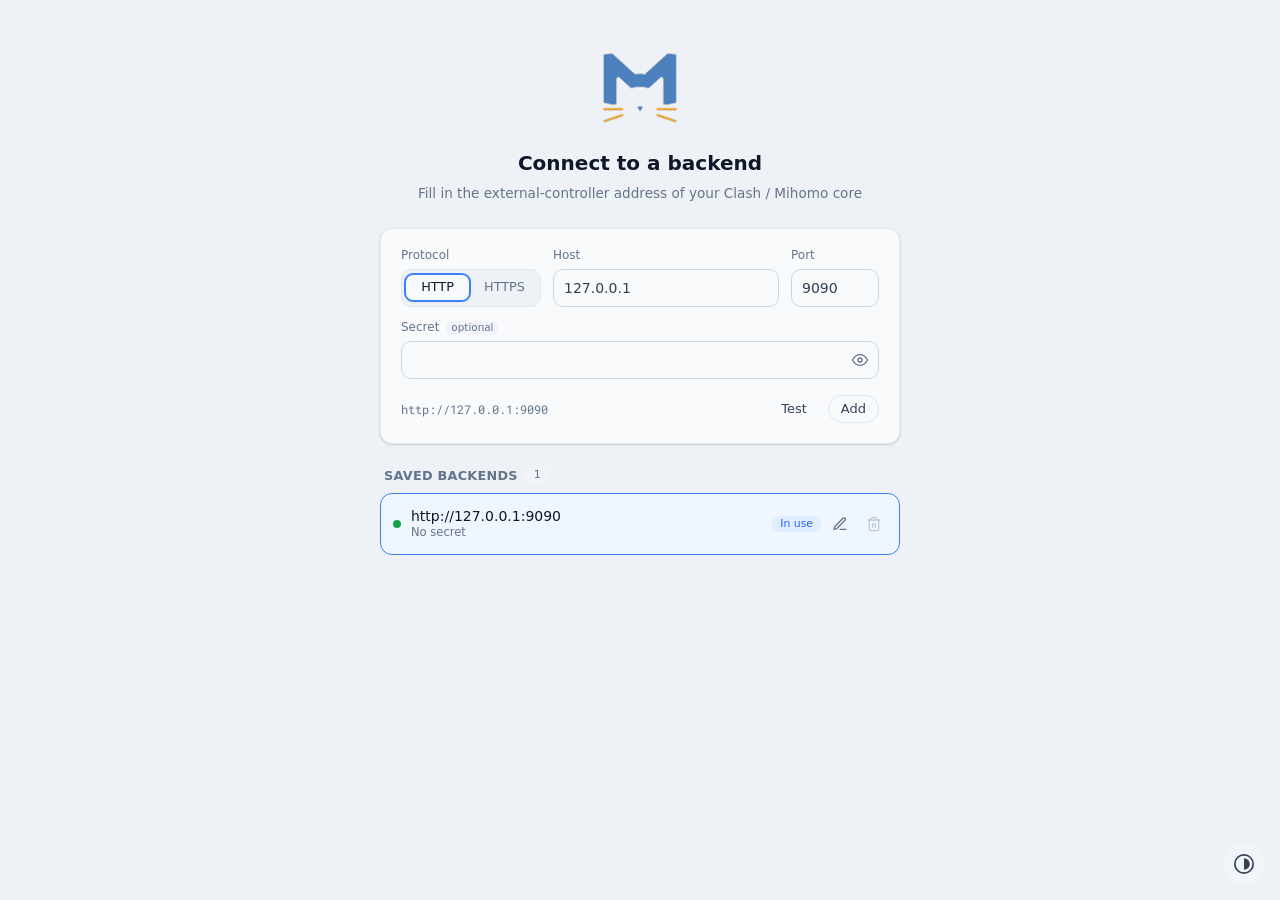
==== commit 505924ad: "Chore: update third-party resources" ====
--- a/luci-app-openclash/root/usr/share/openclash/ui/yacd/index.html
+++ b/luci-app-openclash/root/usr/share/openclash/ui/yacd/index.html
@@ -14,8 +14,8 @@
     <meta name="theme-color" content="#202020" media="(prefers-color-scheme: dark)" />
     <meta name="theme-color" content="#f7f7f7" media="(prefers-color-scheme: light)" />
     <title>yacd</title>
-    <script type="module" crossorigin src="./assets/index-BYRJ3MFE.js"></script>
-    <link rel="stylesheet" crossorigin href="./assets/index-BTDGk6Ly.css">
+    <script type="module" crossorigin src="./assets/index-Wn8VdRjE.js"></script>
+    <link rel="stylesheet" crossorigin href="./assets/index-BUvYR52c.css">
   <link rel="manifest" href="./manifest.webmanifest"><script id="vite-plugin-pwa:register-sw" src="./registerSW.js"></script></head>
   <body>
     <div id="app" data-base-url="http://127.0.0.1:9090"></div>
--- a/luci-app-openclash/root/usr/share/openclash/ui/yacd/assets/index-BUvYR52c.css
+++ b/luci-app-openclash/root/usr/share/openclash/ui/yacd/assets/index-BUvYR52c.css
@@ -0,0 +1 @@
+@font-face{font-family:Roboto Mono;font-style:normal;font-display:swap;font-weight:400;src:url(./roboto-mono-latin-400-normal-GekRknry.woff2)format("woff2"),url(./roboto-mono-latin-400-normal-DBZPkcnn.woff)format("woff")}*,:before,:after{box-sizing:border-box}html{-webkit-text-size-adjust:100%;tab-size:4;font-family:system-ui,Segoe UI,Roboto,Helvetica,Arial,sans-serif,Apple Color Emoji,Segoe UI Emoji;line-height:1.15}body{margin:0}b,strong{font-weight:bolder}code,kbd,samp,pre{font-family:ui-monospace,SFMono-Regular,Consolas,Liberation Mono,Menlo,monospace;font-size:1em}small{font-size:80%}sub,sup{vertical-align:baseline;font-size:75%;line-height:0;position:relative}sub{bottom:-.25em}sup{top:-.5em}table{border-color:currentColor}button,input,optgroup,select,textarea{margin:0;font-family:inherit;font-size:100%;line-height:1.15}button,[type=button],[type=reset],[type=submit]{-webkit-appearance:button}legend{padding:0}progress{vertical-align:baseline}::-webkit-inner-spin-button{height:auto}::-webkit-outer-spin-button{height:auto}[type=search]{-webkit-appearance:textfield;outline-offset:-2px}::-webkit-search-decoration{-webkit-appearance:none}::-webkit-file-upload-button{-webkit-appearance:button;font:inherit}summary{display:list-item}@font-face{font-family:Twemoji Flags;src:url(./twemoji-flags-9bxXk2KH.woff2)format("woff2");unicode-range:U+1F1E6-1F1FF,U+1F3F4,U+E0020-E007F}@font-face{font-family:Twemoji;src:url(./twemoji-DYfj3jzf.woff2)format("woff2")}:root{--font-ui:var(--font-ui-custom,system-ui, -apple-system, "Segoe UI", Roboto);--font-cjk:"PingFang SC", "Microsoft YaHei", "Noto Sans CJK SC";--font-emoji-system:"Apple Color Emoji", "Noto Color Emoji", "Twemoji Flags", "Segoe UI Emoji";--font-emoji:var(--font-emoji-system);--font-sans:var(--font-ui), var(--font-cjk), sans-serif, var(--font-emoji);--font-mono:"Roboto Mono", ui-monospace, Menlo, Consolas, var(--font-cjk), monospace, var(--font-emoji)}:root[data-emoji-font=twemoji]{--font-emoji:"Twemoji", var(--font-emoji-system)}.relative,.border-left,.border-top,.border-bottom{position:relative}.border-bottom:after,.border-top:before{content:"";background:#555;width:100%;height:1px;position:absolute;left:0;right:0;transform:scaleY(.5)translateZ(0)}.border-left:before{content:"";background:#555;width:1px;height:100%;position:absolute;top:0;bottom:0;transform:scaleX(.5)translateZ(0)}.border-top:before{top:0}.border-bottom:after{bottom:0}.border-left:before{left:0}*,:before,:after{box-sizing:border-box}body{font-family:var(--font-sans);-webkit-tap-highlight-color:#0000;-webkit-text-size-adjust:100%;-webkit-font-smoothing:antialiased;-moz-osx-font-smoothing:grayscale}body ::-webkit-scrollbar{z-index:11;background:0 0}body ::-webkit-scrollbar-thumb{background:var(--color-focus-blue);border-radius:10px}body ::-webkit-scrollbar:vertical{width:8px}body ::-webkit-scrollbar:horizontal{height:8px}body{margin:0;padding:0}@media (prefers-color-scheme:dark){:root[data-theme=auto]{--color-background:#111827;--color-background2:#111827b3;--color-bg-chart:#1f2937;--color-bg-card:#1f2937;--color-focus-blue:#3b82f6;--btn-bg:#3b82f6;--color-proxy-border:#374151;--card-hover-border-lightness:#60a5fa;--color-text:#e5e7eb;--color-text-secondary:#9ca3af;--color-text-highlight:#f3f4f6;--color-bg-sidebar:#1f2937;--color-sb-active-row-bg:#374151;--color-sb-active-row-font:#f3f4f6;--color-input-bg:#374151;--color-input-border:#4b5563;--color-toggle-bg:#4b5563;--color-toggle-selected:#1f2937;--color-icon:#9ca3af;--color-separator:#374151;--color-bg-proxy:#1f2937;--color-row-odd:#1f2937;--bg-log-info-tag:#4b5563;--bg-modal:#1f2937;--bg-near-transparent:#ffffff0d;--bg-latency:#1f2937cc;--bg-tooltip:#1f2937;--bc-tooltip:#374151;--select-border-color:#374151;--select-bg-hover:url(data:image/svg+xml,%0A%20%20%20%20%3Csvg%20width%3D%228%22%20height%3D%2224%22%20viewBox%3D%220%200%208%2024%22%20fill%3D%22none%22%20xmlns%3D%22http%3A%2F%2Fwww.w3.org%2F2000%2Fsvg%22%3E%0A%20%20%20%20%20%20%3Cpath%20d%3D%22M4%207L7%2011H1L4%207Z%22%20fill%3D%22%23ffffff%22%20%2F%3E%0A%20%20%20%20%20%20%3Cpath%20d%3D%22M4%2017L1%2013L7%2013L4%2017Z%22%20fill%3D%22%23ffffff%22%20%2F%3E%0A%20%20%20%20%3C%2Fsvg%3E%0A%20%20);--shadow-card:0 4px 6px -1px #0000001a, 0 2px 4px -1px #0000000f;--border-radius:12px;--color-card:#1f2937;--color-card-border:#374151;--color-badge-bg:#ffffff14;--color-badge-fg:#9ca3af;--color-accent-soft-bg:#3b82f633;--color-accent-soft-fg:#93c5fd;--color-node-active-bg:#3b82f624;--color-hover-soft:#ffffff0f;--color-track:#111827;--shadow-popover:0 12px 32px -8px #0000008c, 0 2px 8px #0000004d;--shadow-segment:0 1px 2px #0006;--color-chrome:#1f2937b8;--color-chrome-border:#ffffff14;--color-success:#4ade80;--color-success-soft-bg:#4ade8029;--color-danger:#f87171;--color-danger-soft-bg:#f8717129;--color-warn:#fbbf24;--color-warn-soft-bg:#fbbf2429;--color-udp-bg:#c084fc2e;--color-udp-fg:#d8b4fe;--csstools-color-scheme--light: ;--lightningcss-light: ;--lightningcss-dark:initial;color-scheme:dark}}@media (prefers-color-scheme:light){:root[data-theme=auto]{--color-background:#eef2f6;--color-background2:#eef2f6b3;--color-bg-chart:#f8fafc;--color-bg-card:#f8fafc;--color-focus-blue:#3b82f6;--btn-bg:#3b82f6;--color-proxy-border:#e2e8f0;--card-hover-border-lightness:#60a5fa;--color-text:#334155;--color-text-secondary:#64748b;--color-text-highlight:#0f172a;--color-bg-sidebar:#f1f5f9;--color-sb-active-row-bg:#e0e7ff;--color-sb-active-row-font:#3730a3;--color-input-bg:#f8fafc;--color-input-border:#cbd5e1;--color-toggle-bg:#e2e8f0;--color-toggle-selected:#fff;--color-icon:#64748b;--color-separator:#e2e8f0;--color-bg-proxy:#f8fafc;--color-row-odd:#f1f5f9;--bg-log-info-tag:#e2e8f0;--bg-modal:#f8fafc;--bg-near-transparent:#0000000d;--bg-latency:#ffffffe6;--bg-tooltip:#f8fafc;--bc-tooltip:#e2e8f0;--select-border-color:#cbd5e1;--select-bg-hover:url(data:image/svg+xml,%0A%20%20%20%20%3Csvg%20width%3D%228%22%20height%3D%2224%22%20viewBox%3D%220%200%208%2024%22%20fill%3D%22none%22%20xmlns%3D%22http%3A%2F%2Fwww.w3.org%2F2000%2Fsvg%22%3E%0A%20%20%20%20%20%20%3Cpath%20d%3D%22M4%207L7%2011H1L4%207Z%22%20fill%3D%22%23222222%22%20%2F%3E%0A%20%20%20%20%20%20%3Cpath%20d%3D%22M4%2017L1%2013L7%2013L4%2017Z%22%20fill%3D%22%23222222%22%20%2F%3E%0A%20%20%20%20%3C%2Fsvg%3E%0A%20%20);--shadow-card:0 1px 3px 0 #0000001a, 0 1px 2px 0 #0000000f;--border-radius:12px;--color-card:#f8fafc;--color-card-border:#e2e8f0;--color-badge-bg:#f1f5f9;--color-badge-fg:#64748b;--color-accent-soft-bg:#e0edff;--color-accent-soft-fg:#2563eb;--color-node-active-bg:#eff6ff;--color-hover-soft:#0f172a0d;--color-track:#eef2f6;--shadow-popover:0 12px 32px -8px #0f172a38, 0 2px 8px #0f172a14;--shadow-segment:0 1px 2px #0f172a1f;--color-chrome:#ffffff9e;--color-chrome-border:#00000014;--color-success:#16a34a;--color-success-soft-bg:#16a34a24;--color-danger:#ef4444;--color-danger-soft-bg:#ef44441f;--color-warn:#b45309;--color-warn-soft-bg:#f59e0b29;--color-udp-bg:#a855f71f;--color-udp-fg:#7e22ce;--csstools-color-scheme--light:initial;--lightningcss-light:initial;--lightningcss-dark: ;color-scheme:light}}@media only screen and (prefers-color-scheme:light) and (width>=769px){:root[data-theme=auto]{--color-sb-active-row-font:#3730a3}}:root[data-theme=dark]{--color-background:#111827;--color-background2:#111827b3;--color-bg-chart:#1f2937;--color-bg-card:#1f2937;--color-focus-blue:#3b82f6;--btn-bg:#3b82f6;--color-proxy-border:#374151;--card-hover-border-lightness:#60a5fa;--color-text:#e5e7eb;--color-text-secondary:#9ca3af;--color-text-highlight:#f3f4f6;--color-bg-sidebar:#1f2937;--color-sb-active-row-bg:#374151;--color-sb-active-row-font:#f3f4f6;--color-input-bg:#374151;--color-input-border:#4b5563;--color-toggle-bg:#4b5563;--color-toggle-selected:#1f2937;--color-icon:#9ca3af;--color-separator:#374151;--color-bg-proxy:#1f2937;--color-row-odd:#1f2937;--bg-log-info-tag:#4b5563;--bg-modal:#1f2937;--bg-near-transparent:#ffffff0d;--bg-latency:#1f2937cc;--bg-tooltip:#1f2937;--bc-tooltip:#374151;--select-border-color:#374151;--select-bg-hover:url(data:image/svg+xml,%0A%20%20%20%20%3Csvg%20width%3D%228%22%20height%3D%2224%22%20viewBox%3D%220%200%208%2024%22%20fill%3D%22none%22%20xmlns%3D%22http%3A%2F%2Fwww.w3.org%2F2000%2Fsvg%22%3E%0A%20%20%20%20%20%20%3Cpath%20d%3D%22M4%207L7%2011H1L4%207Z%22%20fill%3D%22%23ffffff%22%20%2F%3E%0A%20%20%20%20%20%20%3Cpath%20d%3D%22M4%2017L1%2013L7%2013L4%2017Z%22%20fill%3D%22%23ffffff%22%20%2F%3E%0A%20%20%20%20%3C%2Fsvg%3E%0A%20%20);--shadow-card:0 4px 6px -1px #0000001a, 0 2px 4px -1px #0000000f;--border-radius:12px;--color-card:#1f2937;--color-card-border:#374151;--color-badge-bg:#ffffff14;--color-badge-fg:#9ca3af;--color-accent-soft-bg:#3b82f633;--color-accent-soft-fg:#93c5fd;--color-node-active-bg:#3b82f624;--color-hover-soft:#ffffff0f;--color-track:#111827;--shadow-popover:0 12px 32px -8px #0000008c, 0 2px 8px #0000004d;--shadow-segment:0 1px 2px #0006;--color-chrome:#1f2937b8;--color-chrome-border:#ffffff14;--color-success:#4ade80;--color-success-soft-bg:#4ade8029;--color-danger:#f87171;--color-danger-soft-bg:#f8717129;--color-warn:#fbbf24;--color-warn-soft-bg:#fbbf2429;--color-udp-bg:#c084fc2e;--color-udp-fg:#d8b4fe;--csstools-color-scheme--light: ;--lightningcss-light: ;--lightningcss-dark:initial;color-scheme:dark}:root[data-theme=light]{--color-background:#eef2f6;--color-background2:#eef2f6b3;--color-bg-chart:#f8fafc;--color-bg-card:#f8fafc;--color-focus-blue:#3b82f6;--btn-bg:#3b82f6;--color-proxy-border:#e2e8f0;--card-hover-border-lightness:#60a5fa;--color-text:#334155;--color-text-secondary:#64748b;--color-text-highlight:#0f172a;--color-bg-sidebar:#f1f5f9;--color-sb-active-row-bg:#e0e7ff;--color-sb-active-row-font:#3730a3}@media only screen and (width>=769px){:root[data-theme=light]{--color-sb-active-row-font:#3730a3}}:root[data-theme=light]{--color-input-bg:#f8fafc;--color-input-border:#cbd5e1;--color-toggle-bg:#e2e8f0;--color-toggle-selected:#fff;--color-icon:#64748b;--color-separator:#e2e8f0;--color-bg-proxy:#f8fafc;--color-row-odd:#f1f5f9;--bg-log-info-tag:#e2e8f0;--bg-modal:#f8fafc;--bg-near-transparent:#0000000d;--bg-latency:#ffffffe6;--bg-tooltip:#f8fafc;--bc-tooltip:#e2e8f0;--select-border-color:#cbd5e1;--select-bg-hover:url(data:image/svg+xml,%0A%20%20%20%20%3Csvg%20width%3D%228%22%20height%3D%2224%22%20viewBox%3D%220%200%208%2024%22%20fill%3D%22none%22%20xmlns%3D%22http%3A%2F%2Fwww.w3.org%2F2000%2Fsvg%22%3E%0A%20%20%20%20%20%20%3Cpath%20d%3D%22M4%207L7%2011H1L4%207Z%22%20fill%3D%22%23222222%22%20%2F%3E%0A%20%20%20%20%20%20%3Cpath%20d%3D%22M4%2017L1%2013L7%2013L4%2017Z%22%20fill%3D%22%23222222%22%20%2F%3E%0A%20%20%20%20%3C%2Fsvg%3E%0A%20%20);--shadow-card:0 1px 3px 0 #0000001a, 0 1px 2px 0 #0000000f;--border-radius:12px;--color-card:#f8fafc;--color-card-border:#e2e8f0;--color-badge-bg:#f1f5f9;--color-badge-fg:#64748b;--color-accent-soft-bg:#e0edff;--color-accent-soft-fg:#2563eb;--color-node-active-bg:#eff6ff;--color-hover-soft:#0f172a0d;--color-track:#eef2f6;--shadow-popover:0 12px 32px -8px #0f172a38, 0 2px 8px #0f172a14;--shadow-segment:0 1px 2px #0f172a1f;--color-chrome:#ffffff9e;--color-chrome-border:#00000014;--color-success:#16a34a;--color-success-soft-bg:#16a34a24;--color-danger:#ef4444;--color-danger-soft-bg:#ef44441f;--color-warn:#b45309;--color-warn-soft-bg:#f59e0b29;--color-udp-bg:#a855f71f;--color-udp-fg:#7e22ce;--csstools-color-scheme--light:initial;--lightningcss-light:initial;--lightningcss-dark: ;color-scheme:light}.flexCenter{justify-content:center;align-items:center;display:flex}.fabgrp{z-index:3;position:fixed;bottom:20px;right:20px}.visually-hidden{clip:rect(0 0 0 0);border:0;width:1px;height:1px;margin:-1px;padding:0;position:absolute;overflow:hidden}.tooltip-content{z-index:1;pointer-events:none;white-space:nowrap;background:var(--bg-tooltip);color:var(--color-text);border:solid 1px var(--bc-tooltip);border-radius:4px;padding:.25em .5em;font-size:85%;box-shadow:2px 2px 10px #0000001a}._path_r8pm3_1{stroke-dasharray:890;stroke-dashoffset:890px;animation:3s ease-in-out infinite forwards _dash_r8pm3_1}@keyframes _dash_r8pm3_1{0%{stroke-dashoffset:890px}to{stroke-dashoffset:0}}._root_16avz_1{background:var(--color-background);color:var(--color-text);text-align:center;padding:20px;position:fixed;inset:0;overflow:hidden}._yacd_16avz_14{color:#2a477a;opacity:.6;justify-content:center;align-items:center;padding:40px;display:flex}._link_16avz_23{color:var(--color-text-secondary);align-items:center;display:inline-flex}._link_16avz_23:hover,._link_16avz_23:active{color:var(--color-focus-blue)}._link_16avz_23 svg{margin-right:5px}._container_1pvnd_1{z-index:1000;pointer-events:none;flex-direction:column;align-items:flex-end;gap:10px;display:flex;position:fixed;bottom:16px;right:16px}@media (width<=768px){._container_1pvnd_1{align-items:stretch;bottom:10px;left:10px;right:10px}}._toast_1pvnd_21{pointer-events:auto;background:var(--color-card);border:1px solid var(--color-card-border);max-width:420px;box-shadow:var(--shadow-popover);color:var(--color-text);border-radius:10px;align-items:flex-start;gap:10px;padding:12px 14px;font-size:.9rem;line-height:1.45;animation:.18s ease-out _slide-in_1pvnd_1;display:flex}@media (width<=768px){._toast_1pvnd_21{max-width:none}}._icon_1pvnd_43{flex-shrink:0;padding-top:1px;display:flex}._success_1pvnd_49 ._icon_1pvnd_43{color:var(--color-success)}._error_1pvnd_53 ._icon_1pvnd_43{color:var(--color-danger)}._info_1pvnd_57 ._icon_1pvnd_43{color:var(--color-focus-blue)}._message_1pvnd_61{word-break:break-word;flex:1}._close_1pvnd_66{cursor:pointer;color:var(--color-text-secondary);background:0 0;border:0;flex-shrink:0;padding:0;display:flex}._close_1pvnd_66:hover{color:var(--color-text-highlight)}@keyframes _slide-in_1pvnd_1{0%{opacity:0;transform:translateY(8px)}to{opacity:1;transform:translateY(0)}}._anchor_jlu6g_2{display:inline-flex;position:relative}._panel_jlu6g_7{z-index:30;background:var(--color-card);border:1px solid var(--color-card-border);box-shadow:var(--shadow-popover);scrollbar-gutter:stable;overscroll-behavior:contain;border-radius:14px;padding:14px 16px;animation:.14s ease-out _popoverIn_jlu6g_1;position:fixed;overflow-y:auto}._above_jlu6g_21{animation-name:_popoverInAbove_jlu6g_1}._measuring_jlu6g_26{visibility:hidden;top:0;left:0}@keyframes _popoverIn_jlu6g_1{0%{opacity:0;transform:translateY(-4px)}to{opacity:1;transform:none}}@keyframes _popoverInAbove_jlu6g_1{0%{opacity:0;transform:translateY(4px)}to{opacity:1;transform:none}}@media (prefers-reduced-motion:reduce){._panel_jlu6g_7{animation:none}}._anchor_vqv0i_2{width:100%;display:flex}._trigger_vqv0i_7{appearance:none;background:var(--color-hover-soft);min-width:0;color:var(--color-text);font:inherit;cursor:pointer;border:1px solid #0000;border-radius:10px;flex:1;align-items:center;gap:8px;padding:8px 10px;font-size:.875rem;transition:border-color .15s;display:flex}._trigger_vqv0i_7:hover,._trigger_vqv0i_7._open_vqv0i_24{border-color:var(--color-separator)}._trigger_vqv0i_7:focus-visible{outline:2px solid var(--color-focus-blue);outline-offset:2px}._host_vqv0i_32{text-overflow:ellipsis;white-space:nowrap;text-align:left;font-feature-settings:"tnum";font-variant-numeric:tabular-nums;flex:1;min-width:0;overflow:hidden}._chevron_vqv0i_42{width:16px;height:16px;color:var(--color-text-secondary);flex-shrink:0}._dot_vqv0i_49{border-radius:50%;flex-shrink:0;width:8px;height:8px}._ok_vqv0i_56{background:var(--color-success)}._fail_vqv0i_60{background:var(--color-danger)}._pending_vqv0i_64{background:var(--color-text-secondary);opacity:.4}._menu_vqv0i_69{width:260px;max-width:100%}._heading_vqv0i_74{color:var(--color-text-secondary);padding:0 10px 6px;font-size:.75rem}._list_vqv0i_80{flex-direction:column;gap:2px;margin:0;padding:0;list-style:none;display:flex}._item_vqv0i_90{appearance:none;width:100%;color:var(--color-text);font:inherit;text-align:left;cursor:pointer;background:0 0;border:none;border-radius:8px;align-items:center;gap:10px;padding:8px 10px;font-size:.875rem;-webkit-text-decoration:none;text-decoration:none;display:flex}._item_vqv0i_90:hover{background:var(--color-hover-soft)}._item_vqv0i_90:focus-visible{outline:2px solid var(--color-focus-blue);outline-offset:-2px}._selected_vqv0i_115,._selected_vqv0i_115:hover{background:var(--color-node-active-bg)}._itemBody_vqv0i_120{flex-direction:column;flex:1;gap:2px;min-width:0;display:flex}._itemHost_vqv0i_128,._itemStatus_vqv0i_129{text-overflow:ellipsis;white-space:nowrap;overflow:hidden}._itemHost_vqv0i_128{font-feature-settings:"tnum";font-variant-numeric:tabular-nums}._itemStatus_vqv0i_129{color:var(--color-text-secondary);font-size:.75rem}._itemStatusFail_vqv0i_144{color:var(--color-danger)}._check_vqv0i_148{width:16px;height:16px;color:var(--color-focus-blue);flex-shrink:0}._footer_vqv0i_155{border-top:1px solid var(--color-separator);margin-top:6px;padding-top:6px}._manageIcon_vqv0i_161{width:16px;height:16px;color:var(--color-text-secondary);flex-shrink:0}._iconWrapper_19huu_1{--sz:40px;width:var(--sz);height:var(--sz);color:var(--color-text);outline:none;justify-content:center;align-items:center;padding:5px;display:flex}._iconWrapper_19huu_1:hover{opacity:.6}._iconWrapper_19huu_1:focus{border-color:var(--color-focus-blue)}._themeSwitchContainer_19huu_21{--sz:40px;width:var(--sz);height:var(--sz);justify-content:center;align-items:center;display:flex;position:relative}._themeSwitchContainer_19huu_21 select{cursor:pointer;padding-left:var(--sz);width:var(--sz);height:var(--sz);appearance:none;background:var(--color-bg-sidebar);border:1px solid #0000;border-radius:100%;outline:none}._themeSwitchContainer_19huu_21 select:focus{border-color:var(--color-focus-blue)}._themeSwitchContainer_19huu_21 select option{background:var(--color-bg-sidebar)}._themeSwitchContainer_19huu_21 ._iconWrapper_19huu_1{pointer-events:none;width:100%;height:100%;position:absolute;top:0;left:0}._root_1jf43_4{background:var(--color-chrome);-webkit-backdrop-filter:saturate(180%)blur(24px);backdrop-filter:saturate(180%)blur(24px);border-right:1px solid var(--color-chrome-border);flex-shrink:0;width:180px;min-width:180px;position:relative}@media (width<=768px){._root_1jf43_4{background:var(--color-background);-webkit-backdrop-filter:none;backdrop-filter:none;z-index:100;width:100%;min-width:0;padding:max(8px, env(safe-area-inset-top)) 16px 8px;border-right:none;position:fixed;top:0;left:0;right:0}}._logo_meta_1jf43_29{background-image:url([data-uri]);background-position:50%;background-repeat:no-repeat;background-size:80px;height:120px;margin-top:12px}@media (width<=768px){._logo_meta_1jf43_29{display:none}}._logo_singbox_1jf43_43{background-image:url([data-uri]);background-position:50%;background-repeat:no-repeat;background-size:80px;height:120px;margin-top:12px}@media (width<=768px){._logo_singbox_1jf43_43{display:none}}._rows_1jf43_57{position:relative}@media (width<=768px){._rows_1jf43_57{background:var(--color-bg-sidebar);border:1px solid var(--color-separator);border-radius:20px;justify-content:space-around;align-items:center;padding:6px 8px;display:flex;overflow:visible;box-shadow:0 4px 24px #0000001f,0 1px 4px #00000014}}._indicator_1jf43_74{z-index:0;box-sizing:border-box;opacity:0;pointer-events:none;will-change:transform;position:absolute;top:0;left:0}._indicator_1jf43_74[data-animate=true]{transition:transform .32s cubic-bezier(.22,1,.36,1),width .32s cubic-bezier(.22,1,.36,1),height .32s cubic-bezier(.22,1,.36,1)}@media (prefers-reduced-motion:reduce){._indicator_1jf43_74[data-animate=true]{transition:none}}._indicator_1jf43_74{background:linear-gradient(135deg, #60a5fa 0%, var(--color-focus-blue) 100%);border-radius:8px;box-shadow:0 4px 12px #3b82f647}@media (width<=768px){._indicator_1jf43_74{box-shadow:none;background:#63a0ff2e;border-radius:14px}}._row_1jf43_57{color:var(--color-text);z-index:1;border-radius:8px;align-items:center;margin:4px 8px;padding:6px 10px;-webkit-text-decoration:none;text-decoration:none;transition:background-color .18s,color .18s,transform .18s;display:flex;position:relative;box-shadow:inset 0 0 0 1px #0000}._row_1jf43_57:hover{color:var(--color-focus-blue);background-color:#b0ceff38}@media (hover:hover){._row_1jf43_57:not(._rowActive_1jf43_124):hover svg{transform:scale(1.1)}}._row_1jf43_57:active svg{transform:scale(.92)}@media screen and (width>=30em){._row_1jf43_57{padding:8px 20px}}@media (width<=768px){._row_1jf43_57{border-radius:14px;flex-direction:row;flex:1;justify-content:center;margin:0;padding:8px 14px}._row_1jf43_57:hover{box-shadow:none;background-color:#b0ceff38;transform:none}}._row_1jf43_57 svg{color:var(--color-icon);flex-shrink:0;width:22px;height:22px;transition:transform .18s}@media screen and (width>=30em){._row_1jf43_57 svg{width:24px;height:24px}}._rowActive_1jf43_124{color:#fff}._rowActive_1jf43_124:hover{color:#fff;background-color:#0000}._rowActive_1jf43_124 svg{color:#fff}._rowActive_1jf43_124 ._label_1jf43_175{font-weight:600}@media (width<=768px){._rowActive_1jf43_124,._rowActive_1jf43_124:hover{color:var(--color-focus-blue)}._rowActive_1jf43_124 svg{color:var(--color-focus-blue);transform:scale(1.15)}}._label_1jf43_175{padding-left:14px;font-size:.75em}@media (width<=768px){._label_1jf43_175{display:none}}@media screen and (width>=30em){._label_1jf43_175{font-size:1em}}._footer_1jf43_206{flex-direction:column;gap:8px;display:flex;position:absolute;bottom:12px;left:12px;right:12px}._meta_1jf43_216{align-items:center;gap:8px;min-width:0;display:flex}._version_1jf43_223{min-width:0;color:var(--color-text-secondary);font-feature-settings:"tnum";font-variant-numeric:tabular-nums;align-items:center;gap:6px;font-size:.8125rem;display:flex}._version_1jf43_223 svg{flex-shrink:0;width:15px;height:15px}._versionText_1jf43_238{text-overflow:ellipsis;white-space:nowrap;overflow:hidden}@media (width<=768px){._footer_1jf43_206{display:none}}@media (prefers-reduced-motion:reduce){._row_1jf43_57,._row_1jf43_57 svg{transition:none}}._loading_wpm96_1{justify-content:center;align-items:center;width:100%;height:100%;display:flex}._spinner_wpm96_9{vertical-align:middle;background:url("data:image/svg+xml;charset=utf8, %3Csvg xmlns=\"http://www.w3.org/2000/svg\" width=\"120\" height=\"120\" viewBox=\"0 0 100 100\"%3E%3Cpath fill=\"none\" d=\"M0 0h100v100H0z\"/%3E%3Crect width=\"7\" height=\"20\" x=\"46.5\" y=\"40\" fill=\"%23E9E9E9\" rx=\"5\" ry=\"5\" transform=\"translate(0 -30)\"/%3E%3Crect width=\"7\" height=\"20\" x=\"46.5\" y=\"40\" fill=\"%23989697\" rx=\"5\" ry=\"5\" transform=\"rotate(30 105.98 65)\"/%3E%3Crect width=\"7\" height=\"20\" x=\"46.5\" y=\"40\" fill=\"%239B999A\" rx=\"5\" ry=\"5\" transform=\"rotate(60 75.98 65)\"/%3E%3Crect width=\"7\" height=\"20\" x=\"46.5\" y=\"40\" fill=\"%23A3A1A2\" rx=\"5\" ry=\"5\" transform=\"rotate(90 65 65)\"/%3E%3Crect width=\"7\" height=\"20\" x=\"46.5\" y=\"40\" fill=\"%23ABA9AA\" rx=\"5\" ry=\"5\" transform=\"rotate(120 58.66 65)\"/%3E%3Crect width=\"7\" height=\"20\" x=\"46.5\" y=\"40\" fill=\"%23B2B2B2\" rx=\"5\" ry=\"5\" transform=\"rotate(150 54.02 65)\"/%3E%3Crect width=\"7\" height=\"20\" x=\"46.5\" y=\"40\" fill=\"%23BAB8B9\" rx=\"5\" ry=\"5\" transform=\"rotate(180 50 65)\"/%3E%3Crect width=\"7\" height=\"20\" x=\"46.5\" y=\"40\" fill=\"%23C2C0C1\" rx=\"5\" ry=\"5\" transform=\"rotate(-150 45.98 65)\"/%3E%3Crect width=\"7\" height=\"20\" x=\"46.5\" y=\"40\" fill=\"%23CBCBCB\" rx=\"5\" ry=\"5\" transform=\"rotate(-120 41.34 65)\"/%3E%3Crect width=\"7\" height=\"20\" x=\"46.5\" y=\"40\" fill=\"%23D2D2D2\" rx=\"5\" ry=\"5\" transform=\"rotate(-90 35 65)\"/%3E%3Crect width=\"7\" height=\"20\" x=\"46.5\" y=\"40\" fill=\"%23DADADA\" rx=\"5\" ry=\"5\" transform=\"rotate(-60 24.02 65)\"/%3E%3Crect width=\"7\" height=\"20\" x=\"46.5\" y=\"40\" fill=\"%23E2E2E2\" rx=\"5\" ry=\"5\" transform=\"rotate(-30 -5.98 65)\"/%3E%3C/svg%3E") 0 0/100% no-repeat;width:20px;height:20px;animation:1s steps(12,end) infinite _rotate_wpm96_1;display:inline-block}@keyframes _rotate_wpm96_1{0%{transform:rotate(0)}to{transform:rotate(360deg)}}._app_1ix4c_1{background:var(--color-background);color:var(--color-text);display:flex;position:fixed;inset:0}@media (width<=768px){._app_1ix4c_1{flex-direction:column}}@keyframes _page-fade-in_1ix4c_1{0%{opacity:0}}._content_1ix4c_22{scrollbar-gutter:stable;flex-grow:1;min-width:0;animation:.2s ease-out _page-fade-in_1ix4c_1;overflow:auto}@media (prefers-reduced-motion:reduce){._content_1ix4c_22{animation:none}}@media (width<=768px){._content_1ix4c_22{padding-bottom:0;padding-top:calc(64px + env(safe-area-inset-top))}}@media (prefers-color-scheme:dark){:root[data-theme=auto]{--loading-dot-1-1:#ffffff80;--loading-dot-1-2:#ffffff1a;--loading-dot-1-3:#ffffff4d;--loading-dot-2-1:#ffffff4d;--loading-dot-2-2:#ffffff80;--loading-dot-2-3:#ffffff1a;--loading-dot-3-1:#ffffff1a;--loading-dot-3-2:#ffffff4d;--loading-dot-3-3:#ffffff80;--csstools-color-scheme--light: ;--lightningcss-light: ;--lightningcss-dark:initial;color-scheme:dark}}@media (prefers-color-scheme:light){:root[data-theme=auto]{--loading-dot-1-1:#0000001a;--loading-dot-1-2:#00000080;--loading-dot-1-3:#0000004d;--loading-dot-2-1:#0000004d;--loading-dot-2-2:#0000001a;--loading-dot-2-3:#00000080;--loading-dot-3-1:#00000080;--loading-dot-3-2:#0000004d;--loading-dot-3-3:#0000001a;--csstools-color-scheme--light:initial;--lightningcss-light:initial;--lightningcss-dark: ;color-scheme:light}}:root[data-theme=dark]{--loading-dot-1-1:#ffffff80;--loading-dot-1-2:#ffffff1a;--loading-dot-1-3:#ffffff4d;--loading-dot-2-1:#ffffff4d;--loading-dot-2-2:#ffffff80;--loading-dot-2-3:#ffffff1a;--loading-dot-3-1:#ffffff1a;--loading-dot-3-2:#ffffff4d;--loading-dot-3-3:#ffffff80;--csstools-color-scheme--light: ;--lightningcss-light: ;--lightningcss-dark:initial;color-scheme:dark}:root[data-theme=light]{--loading-dot-1-1:#0000001a;--loading-dot-1-2:#00000080;--loading-dot-1-3:#0000004d;--loading-dot-2-1:#0000004d;--loading-dot-2-2:#0000001a;--loading-dot-2-3:#00000080;--loading-dot-3-1:#00000080;--loading-dot-3-2:#0000004d;--loading-dot-3-3:#0000001a;--csstools-color-scheme--light:initial;--lightningcss-light:initial;--lightningcss-dark: ;color-scheme:light}._loadingDot_1x6zg_59,._loadingDot_1x6zg_59:before,._loadingDot_1x6zg_59:after{vertical-align:middle;border-radius:50%;width:6px;height:6px;font-size:0;display:inline-block}._loadingDot_1x6zg_59{background-color:var(--loading-dot-2-1);animation:1s step-start infinite _dot2_1x6zg_1;position:relative}._loadingDot_1x6zg_59:before{content:"";background-color:var(--loading-dot-1-1);animation:1s step-start infinite _dot1_1x6zg_1;position:absolute;left:-12px}._loadingDot_1x6zg_59:after{content:"";background-color:var(--loading-dot-3-1);animation:1s step-start infinite _dot3_1x6zg_1;position:absolute;right:-12px}@keyframes _dot1_1x6zg_1{0%,to{background-color:var(--loading-dot-1-1)}33%{background-color:var(--loading-dot-1-2)}66%{background-color:var(--loading-dot-1-3)}}@keyframes _dot2_1x6zg_1{0%,to{background-color:var(--loading-dot-2-1)}33%{background-color:var(--loading-dot-2-2)}66%{background-color:var(--loading-dot-2-3)}}@keyframes _dot3_1x6zg_1{0%,to{background-color:var(--loading-dot-3-1)}33%{background-color:var(--loading-dot-3-2)}66%{background-color:var(--loading-dot-3-3)}}._btn_16duv_4{-webkit-appearance:none;-webkit-user-select:none;user-select:none;cursor:pointer;color:var(--color-text);background:var(--color-card);border:1px solid var(--color-card-border);border-radius:100px;outline:none;justify-content:center;align-items:center;transition:color .2s,background-color .2s,border-color .2s,box-shadow .2s;display:inline-flex;position:relative}._btn_16duv_4:focus-visible{border-color:var(--color-focus-blue);box-shadow:0 0 0 3px var(--color-accent-soft-bg)}._btn_16duv_4:hover:not(:disabled){color:var(--color-focus-blue);border-color:var(--color-focus-blue)}._btn_16duv_4{padding:4px 7px;font-size:.75em}@media screen and (width>=30em){._btn_16duv_4{padding:6px 12px;font-size:small}}._btn_16duv_4._minimal_16duv_37{background:0 0;border-color:#0000}._btn_16duv_4._minimal_16duv_37:hover:not(:disabled){color:var(--color-focus-blue);background:var(--color-hover-soft);border-color:#0000}._btn_16duv_4:disabled{opacity:.5}._btnInternal_16duv_51{justify-content:center;align-items:center;column-gap:4px;display:flex}._btnStart_16duv_58{justify-content:center;align-items:center;display:inline-flex}._loadingContainer_16duv_64{display:inline-flex;position:absolute;top:50%;left:50%;transform:translate(-50%,-50%)}._track_m5guh_1{background:var(--color-track);border:1px solid var(--color-card-border);border-radius:10px;align-items:center;gap:2px;min-width:0;padding:3px;display:flex}._segment_m5guh_12{appearance:none;min-width:0;color:var(--color-text-secondary);cursor:pointer;white-space:nowrap;text-overflow:ellipsis;background:0 0;border:none;border-radius:8px;flex:1;padding:7px 10px;font-family:inherit;font-size:.8rem;font-weight:500;line-height:1;transition:background-color .15s,color .15s,box-shadow .15s;overflow:hidden}._segment_m5guh_12:hover:not(._selected_m5guh_31){color:var(--color-text);background:var(--color-hover-soft)}._segment_m5guh_12:focus-visible{outline:2px solid var(--color-focus-blue);outline-offset:-1px}._selected_m5guh_31{background:var(--color-card);color:var(--color-text-highlight);box-shadow:var(--shadow-segment)}._root_1wf3p_2{flex-direction:column;gap:24px;width:520px;max-width:100%;margin:0 auto;padding:40px 0 48px;display:flex}._root_1wf3p_2:focus{outline:none}@media screen and (width<=30em){._root_1wf3p_2{gap:20px;padding:24px 0 80px}}._hero_1wf3p_22{text-align:center;flex-direction:column;align-items:center;gap:8px;display:flex}._logo_1wf3p_30{--stroke:var(--color-background);color:#20497e;opacity:.85;transition:opacity .4s}._logo_1wf3p_30:hover{opacity:1}._title_1wf3p_40{color:var(--color-text-highlight);margin:4px 0 0;font-size:1.25rem;font-weight:600}._desc_1wf3p_47{color:var(--color-text-secondary);margin:0;font-size:.85rem;line-height:1.5}._card_1wf3p_55{border-radius:var(--border-radius);background:var(--color-card);border:1px solid var(--color-card-border);box-shadow:var(--shadow-card);flex-direction:column;gap:16px;padding:20px;display:flex}@media screen and (width<=30em){._card_1wf3p_55{padding:16px}}._grid_1wf3p_72{grid-template-columns:minmax(140px,auto) minmax(0,1fr) 88px;grid-template-areas:"protocol host port""secret secret secret";gap:14px 12px;display:grid}@media screen and (width<=30em){._grid_1wf3p_72{grid-template-columns:minmax(0,1fr) 88px;grid-template-areas:"protocol protocol""host port""secret secret"}}._protocol_1wf3p_85{grid-area:protocol}._host_1wf3p_89{grid-area:host}._port_1wf3p_93{grid-area:port}._secret_1wf3p_97{grid-area:secret}._field_1wf3p_101{flex-direction:column;gap:6px;min-width:0;display:flex}._label_1wf3p_108{color:var(--color-text-secondary);align-items:center;gap:6px;font-size:.75rem;font-weight:500;display:flex}._optional_1wf3p_117{background:var(--color-badge-bg);color:var(--color-badge-fg);text-transform:lowercase;border-radius:100px;padding:1px 6px;font-size:.65rem;font-weight:400}._input_1wf3p_127{-webkit-appearance:none;box-sizing:border-box;width:100%;min-width:0;height:38px;color:var(--color-text);background:var(--color-input-bg);border:1px solid var(--color-input-border);border-radius:10px;outline:none;padding:0 10px;font-family:inherit;font-size:.875rem;transition:border-color .2s,box-shadow .2s}._input_1wf3p_127::placeholder{color:var(--color-text-secondary);opacity:.6}._input_1wf3p_127:focus{border-color:var(--color-focus-blue);box-shadow:0 0 0 3px var(--color-accent-soft-bg)}@media screen and (width<=30em){._input_1wf3p_127{font-size:16px}}._protocolControl_1wf3p_158{height:38px}._inputWithAction_1wf3p_162{align-items:center;display:flex;position:relative}._inputWithAction_1wf3p_162 ._input_1wf3p_127{padding-right:40px}._iconBtn_1wf3p_171{appearance:none;width:30px;height:30px;color:var(--color-icon);cursor:pointer;background:0 0;border:none;border-radius:8px;justify-content:center;align-items:center;padding:0;display:inline-flex;position:absolute;right:4px}._iconBtn_1wf3p_171:hover{color:var(--color-text);background:var(--color-hover-soft)}._iconBtn_1wf3p_171:focus-visible{outline:2px solid var(--color-focus-blue);outline-offset:-2px}._actions_1wf3p_196{justify-content:space-between;align-items:center;gap:12px;display:flex}@media screen and (width<=30em){._actions_1wf3p_196{flex-direction:column;align-items:stretch}._actions_1wf3p_196 ._buttons_1wf3p_207{justify-content:flex-end}}._status_1wf3p_212{min-width:0;font-size:.75rem;line-height:1.4}._buttons_1wf3p_207{flex-shrink:0;align-items:center;gap:8px;display:flex}._preview_1wf3p_225{color:var(--color-text-secondary);font-family:var(--font-mono);white-space:nowrap;text-overflow:ellipsis;display:block;overflow:hidden}._success_1wf3p_234{color:var(--color-success);align-items:center;gap:6px;display:inline-flex}._success_1wf3p_234 svg{flex-shrink:0}._error_1wf3p_244{color:var(--color-danger);align-items:center;gap:6px;display:inline-flex}._error_1wf3p_244 svg{flex-shrink:0}._saved_1wf3p_255{flex-direction:column;gap:10px;display:flex}._savedHeader_1wf3p_261{align-items:center;gap:8px;padding:0 4px;display:flex}._savedTitle_1wf3p_268{letter-spacing:.02em;text-transform:uppercase;color:var(--color-text-secondary);margin:0;font-size:.8rem;font-weight:600}._count_1wf3p_277{background:var(--color-badge-bg);color:var(--color-badge-fg);border-radius:100px;padding:1px 8px;font-size:.7rem}._empty_1wf3p_285{text-align:center;color:var(--color-text-secondary);border:1px dashed var(--color-card-border);border-radius:var(--border-radius);margin:0;padding:20px;font-size:.8rem}._ul_12z0u_2{flex-direction:column;gap:8px;margin:0;padding:0;list-style:none;display:flex}._li_12z0u_11{border-radius:var(--border-radius);background:var(--color-card);border:1px solid var(--color-card-border);align-items:center;gap:8px;padding:8px 10px 8px 4px;transition:border-color .2s,background-color .2s;display:flex}._li_12z0u_11:hover{border-color:var(--color-focus-blue)}._selected_12z0u_25{border-color:var(--color-focus-blue);background:var(--color-node-active-bg)}._editing_12z0u_31{border-color:var(--color-focus-blue);box-shadow:0 0 0 3px var(--color-accent-soft-bg)}._main_12z0u_37{appearance:none;min-width:0;color:inherit;text-align:left;cursor:pointer;background:0 0;border:none;border-radius:8px;flex:1;align-items:center;gap:10px;padding:6px 8px;font-family:inherit;display:flex}._main_12z0u_37:focus-visible{outline:2px solid var(--color-focus-blue);outline-offset:-2px}._dot_12z0u_58{background:var(--color-text-secondary);opacity:.4;border-radius:50%;flex-shrink:0;width:8px;height:8px}._selected_12z0u_25 ._dot_12z0u_58{background:var(--color-success);opacity:1}._body_12z0u_71{flex-direction:column;gap:2px;min-width:0;display:flex}._url_12z0u_78{color:var(--color-text-highlight);white-space:nowrap;text-overflow:ellipsis;font-size:.875rem;overflow:hidden}._secret_12z0u_86{color:var(--color-text-secondary);white-space:nowrap;text-overflow:ellipsis;font-size:.72rem;overflow:hidden}._tools_12z0u_94{flex-shrink:0;align-items:center;gap:4px;display:flex}._badge_12z0u_101{background:var(--color-accent-soft-bg);color:var(--color-accent-soft-fg);white-space:nowrap;border-radius:100px;padding:2px 8px;font-size:.68rem;font-weight:500}._iconBtn_12z0u_111{appearance:none;width:30px;height:30px;color:var(--color-icon);cursor:pointer;background:0 0;border:none;border-radius:8px;justify-content:center;align-items:center;padding:0;transition:color .2s,background-color .2s;display:inline-flex}._iconBtn_12z0u_111:hover:enabled{color:var(--color-text);background:var(--color-hover-soft)}._iconBtn_12z0u_111:focus-visible{outline:2px solid var(--color-focus-blue);outline-offset:-2px}._iconBtn_12z0u_111:disabled{opacity:.35;cursor:default}._active_12z0u_139{color:var(--color-accent-soft-fg);background:var(--color-accent-soft-bg)}._remove_12z0u_144:hover:enabled{color:var(--color-danger);background:var(--color-danger-soft-bg)}._input_uamxn_1{-webkit-appearance:none;background-color:var(--color-track);border:1px solid var(--color-card-border);box-sizing:border-box;color:var(--color-text);background-image:none;border-radius:8px;outline:none;width:100%;height:35px;padding:0 15px;font-size:small;transition:border-color .2s,box-shadow .2s;display:inline-block}._input_uamxn_1::placeholder{color:var(--color-text-secondary);opacity:.75}._input_uamxn_1:focus{border-color:var(--color-focus-blue);box-shadow:0 0 0 3px var(--color-accent-soft-bg)}input::-webkit-outer-spin-button{-webkit-appearance:none;margin:0}input::-webkit-inner-spin-button{-webkit-appearance:none;margin:0}._select_m8nlw_1{appearance:none;background-color:var(--color-track);width:100%;height:38px;color:var(--color-text);border:1px solid var(--color-card-border);box-shadow:none;background-image:url(data:image/svg+xml,%0A%20%20%20%20%3Csvg%20width%3D%228%22%20height%3D%2224%22%20viewBox%3D%220%200%208%2024%22%20fill%3D%22none%22%20xmlns%3D%22http%3A%2F%2Fwww.w3.org%2F2000%2Fsvg%22%3E%0A%20%20%20%20%20%20%3Cpath%20d%3D%22M4%207L7%2011H1L4%207Z%22%20fill%3D%22%23999999%22%20%2F%3E%0A%20%20%20%20%20%20%3Cpath%20d%3D%22M4%2017L1%2013L7%2013L4%2017Z%22%20fill%3D%22%23999999%22%20%2F%3E%0A%20%20%20%20%3C%2Fsvg%3E%0A%20%20);background-position:right 12px center;background-repeat:no-repeat;border-radius:8px;padding-left:14px;padding-right:34px;font-size:.95em;line-height:1.5;transition:all .2s}._select_m8nlw_1:hover,._select_m8nlw_1:focus{border-color:var(--color-focus-blue);color:var(--color-text-highlight);outline:none!important}._select_m8nlw_1:focus{box-shadow:0 0 0 3px var(--color-accent-soft-bg)}._select_m8nlw_1 option{background-color:var(--color-background)}._fieldset_1hnn2_1{border:0;flex-flow:wrap;margin:0;padding:0;display:flex}._input_1hnn2_10+._cnt_1hnn2_10{cursor:pointer;border:1px solid #0000;border-radius:4px;margin-bottom:5px}._input_1hnn2_10:focus+._cnt_1hnn2_10,._input_1hnn2_10:checked+._cnt_1hnn2_10{border-color:var(--color-focus-blue)}:where(._skeleton_1pvp2_1){background:var(--color-separator);border-radius:6px;flex-shrink:0;max-width:100%;animation:1.4s ease-in-out infinite _pulse_1pvp2_1;display:block}:where(._text_1pvp2_10){border-radius:4px;height:.9em}@keyframes _pulse_1pvp2_1{50%{opacity:.45}}@media (prefers-reduced-motion:reduce){._skeleton_1pvp2_1{animation:none}}._root_ez9v6_1{--switch-w:44px;--switch-h:28px;--switch-thumb:24px;width:var(--switch-w);height:var(--switch-h);border-radius:calc(var(--switch-h) / 2);background-color:var(--color-toggle-bg);cursor:pointer;-webkit-tap-highlight-color:transparent;border:none;flex-shrink:0;padding:0;transition:background-color .2s;position:relative}._root_ez9v6_1[data-state=checked]{background-color:var(--color-focus-blue)}._root_ez9v6_1:focus-visible{box-shadow:0 0 0 3px var(--color-accent-soft-bg);outline:none}._root_ez9v6_1:disabled{opacity:.5;cursor:not-allowed}._mini_ez9v6_29{--switch-w:34px;--switch-h:20px;--switch-thumb:16px}._thumb_ez9v6_35{width:var(--switch-thumb);height:var(--switch-thumb);transform:translateX(calc((var(--switch-h) - var(--switch-thumb)) / 2));will-change:transform;background-color:#fff;border-radius:50%;transition:transform .2s;display:block;box-shadow:0 1px 3px #0000004d}._thumb_ez9v6_35[data-state=checked]{transform:translateX(calc(var(--switch-w) - var(--switch-thumb) - (var(--switch-h) - var(--switch-thumb)) / 2))}._root_caudg_1{flex-direction:column;gap:24px;max-width:1000px;margin:0 auto;padding:30px 20px;display:flex}@media (width<=768px){._root_caudg_1{padding:15px 10px}}._section_caudg_15{grid-template-columns:repeat(auto-fill,minmax(320px,1fr));align-items:start;gap:24px;display:grid}@media (width<=768px){._section_caudg_15{grid-template-columns:1fr}}._fullRow_caudg_27{grid-column:1/-1;min-width:0}._buttonGroup_caudg_32{flex-wrap:wrap;gap:10px;display:flex}._wrapSwitch_caudg_38{align-items:center;height:40px;display:flex}._label_caudg_44{color:var(--color-text-secondary);text-transform:uppercase;letter-spacing:.5px;padding:10px 0 8px;font-size:.85rem}._sectionTitle_caudg_52{color:var(--color-text-highlight);align-items:center;gap:10px;margin-bottom:15px;padding:10px 0;font-size:1.1rem;font-weight:700;display:flex}._versionLine_caudg_63{align-items:center;gap:10px;min-height:40px;display:flex}._mono_caudg_70{font-family:var(--font-mono)}._sourceLink_caudg_74{color:var(--color-text-secondary);display:inline-flex}._sourceLink_caudg_74:hover{color:var(--color-text-highlight)}._fieldHint_caudg_82{color:var(--color-warn);margin:6px 0 0;font-size:.8rem}._updateHint_caudg_88{color:var(--color-text-highlight);align-items:center;gap:8px;margin-bottom:10px;font-size:.9rem;-webkit-text-decoration:none;text-decoration:none;display:inline-flex}._updateHint_caudg_88:hover{-webkit-text-decoration:underline;text-decoration:underline}._updateDot_caudg_101{background:var(--color-danger);border-radius:50%;flex-shrink:0;width:8px;height:8px;display:block}._withUpdateDot_caudg_110{position:relative}._withUpdateDot_caudg_110:after{content:"";background:var(--color-danger);border-radius:50%;width:8px;height:8px;position:absolute;top:-3px;right:-3px}._card_caudg_124{background:var(--color-card);border:1px solid var(--color-card-border);box-shadow:var(--shadow-card);border-radius:12px;margin-bottom:24px;padding:24px}._grid_1kywf_1{flex:1;grid-template-columns:1fr 1fr;gap:14px;min-height:0;display:grid}@media (width<=640px){._grid_1kywf_1{flex:none;grid-template-columns:1fr}}._stack_1kywf_15{flex-direction:column;gap:12px;display:flex}._list_1kywf_21{flex-direction:column;gap:8px;min-width:0;min-height:0;display:flex}._listHead_1kywf_29{color:var(--color-text-secondary);align-items:center;gap:8px;font-size:.72rem;display:flex}._count_1kywf_37{background:var(--color-badge-bg);color:var(--color-badge-fg);font-feature-settings:"tnum";font-variant-numeric:tabular-nums;border-radius:6px;margin-left:auto;padding:1px 8px}._listBody_1kywf_46{border-radius:12px;flex-direction:column;flex:1;gap:6px;min-height:120px;padding:8px;display:flex;overflow-y:auto}@media (width<=640px){._listBody_1kywf_46{flex:none;max-height:260px}}._listBodyWrap_1kywf_63{flex-flow:wrap;flex:none;align-items:center;min-height:52px;max-height:none;overflow:visible}._listBodyWrap_1kywf_63 ._row_1kywf_72{max-width:100%}._listBodyWrap_1kywf_63 ._label_1kywf_75{flex:initial}._listBodyWrap_1kywf_63 ._empty_1kywf_78{margin:0;padding:6px 8px}._listBodyEnabled_1kywf_83{background:var(--color-track)}._listBodyAvailable_1kywf_87{border:1px solid var(--color-card-border)}._row_1kywf_72{color:var(--color-text);-webkit-user-select:none;user-select:none;border:1px solid #0000;border-radius:9px;flex-shrink:0;align-items:center;gap:8px;padding:6px 8px 6px 6px;display:flex}._rowEnabled_1kywf_103{background:var(--color-card);border-color:var(--color-card-border)}._rowAvailable_1kywf_108:hover{background:var(--color-hover-soft)}._rowPlaceholder_1kywf_112{opacity:.35}._rowOverlay_1kywf_116{background:var(--color-card);border-color:var(--color-focus-blue);box-shadow:var(--shadow-popover);cursor:grabbing}._rowOverlay_1kywf_116 ._handle_1kywf_122{cursor:grabbing}._handle_1kywf_122{width:22px;height:22px;color:var(--color-text-secondary);cursor:grab;touch-action:none;border-radius:6px;flex-shrink:0;justify-content:center;align-items:center;display:flex}._handle_1kywf_122:hover{background:var(--color-hover-soft);color:var(--color-text-highlight)}._handle_1kywf_122:focus-visible{outline:2px solid var(--color-focus-blue);outline-offset:1px}._label_1kywf_75{text-overflow:ellipsis;white-space:nowrap;flex:1;min-width:0;font-size:.78rem;overflow:hidden}._action_1kywf_156{width:22px;height:22px;color:var(--color-text-secondary);cursor:pointer;background:0 0;border:none;border-radius:6px;flex-shrink:0;justify-content:center;align-items:center;padding:0;display:flex}._action_1kywf_156:hover{background:var(--color-hover-soft);color:var(--color-text-highlight)}._action_1kywf_156:focus-visible{outline:2px solid var(--color-focus-blue);outline-offset:1px}._rowEnabled_1kywf_103 ._action_1kywf_156:hover{color:var(--color-danger)}._empty_1kywf_78{text-align:center;color:var(--color-text-secondary);margin:auto 0;padding:24px 8px;font-size:.75rem}._root_1qrb0_1{flex-direction:column;gap:14px;display:flex}._toggleRow_1qrb0_7{justify-content:space-between;align-items:center;gap:16px;min-height:40px;display:flex}._label_1qrb0_15{color:var(--color-text-secondary);font-size:.85rem}._preview_1qrb0_20{align-items:center;gap:12px;min-width:0;display:flex}._previewLabel_1qrb0_27{color:var(--color-text-secondary);flex-shrink:0;font-size:.78rem}._previewTab_1qrb0_33{border:1px solid var(--color-card-border);background:var(--color-card);min-width:0;box-shadow:0 1px 0 var(--color-card-border);color:var(--color-text-highlight);text-overflow:ellipsis;white-space:nowrap;font-feature-settings:"tnum";font-variant-numeric:tabular-nums;border-bottom-color:#0000;border-radius:10px 10px 0 0;padding:7px 14px;font-size:.82rem;overflow:hidden}._textInput_1qrb0_49{border:1px solid var(--color-input-border);background:var(--color-input-bg);max-width:32ch;color:var(--color-text);font:inherit;border-radius:6px;padding:1px 6px;font-size:.78rem}._textInput_1qrb0_49:focus{border-color:var(--color-focus-blue);outline:none}._options_1qrb0_64{flex-wrap:wrap;gap:16px 24px;display:flex}._option_1qrb0_64{color:var(--color-text-secondary);white-space:nowrap;align-items:center;gap:10px;font-size:.85rem;display:flex}._page_oshur_1{flex-direction:column;height:100%;min-height:0;display:flex}._tableArea_oshur_8{flex-direction:column;flex:1;min-height:0;margin:12px 32px 24px;display:flex}@media (width<=1024px){._tableArea_oshur_8{margin:12px 16px 16px}}@media (width<=768px){._tableArea_oshur_8{margin:8px 12px 10px}}@keyframes _overlayShow_1lgw8_1{0%{opacity:0}to{opacity:1}}@keyframes _contentShow_1lgw8_1{0%{opacity:0;scale:.96}to{opacity:1;scale:1}}._overlay_1lgw8_19{z-index:1024;background:#444;position:fixed;inset:0}._overlay_1lgw8_19[data-state=open]{animation:.2s _overlayShow_1lgw8_1}._content_1lgw8_29{z-index:1025;max-height:100vh;color:var(--color-text);background:var(--bg-modal);border-radius:var(--border-radius);box-shadow:var(--shadow-card);outline:none;padding:20px;position:fixed;top:50%;left:50%;overflow:auto;translate:-50% -50%}._content_1lgw8_29[data-state=open]{animation:.2s _contentShow_1lgw8_1}@keyframes _panelIn_gjly6_1{0%{opacity:0;translate:24px}to{opacity:1;translate:0}}._modal_gjly6_12._modal_gjly6_12{border:1px solid var(--color-card-border);width:min(600px,100vw - 24px);max-height:none;box-shadow:var(--shadow-popover);border-radius:16px;flex-direction:column;padding:0;display:flex;inset:12px 12px 12px auto;overflow:hidden;translate:none}._modal_gjly6_12._modal_gjly6_12[data-state=open]{animation:.22s cubic-bezier(.22,1,.36,1) _panelIn_gjly6_1}@media (prefers-reduced-motion:reduce){._modal_gjly6_12._modal_gjly6_12[data-state=open]{animation:none}}@media (width<=640px){._modal_gjly6_12._modal_gjly6_12{border:none;border-radius:0;width:100vw;inset:0}}._overlay_gjly6_45._overlay_gjly6_45{background:0 0}._header_gjly6_49{border-bottom:1px solid var(--color-separator);flex-shrink:0;align-items:center;padding:16px 22px;display:flex}._headerTitle_gjly6_57{color:var(--color-text-highlight);font-size:1rem;font-weight:600}._headerClose_gjly6_63{background:var(--color-badge-bg);width:26px;height:26px;color:var(--color-text-secondary);cursor:pointer;border:none;border-radius:50%;justify-content:center;align-items:center;margin-left:auto;display:flex}._headerClose_gjly6_63:hover{background:var(--color-hover-soft);color:var(--color-text-highlight)}._layout_gjly6_82{flex:1;grid-template-columns:164px minmax(0,1fr);min-height:0;display:grid}@media (width<=640px){._layout_gjly6_82{grid-template-rows:auto minmax(0,1fr);grid-template-columns:minmax(0,1fr)}}._nav_gjly6_95{border-right:1px solid var(--color-separator);background:var(--color-track);flex-direction:column;gap:2px;padding:12px 10px;display:flex;position:relative}@media (width<=640px){._nav_gjly6_95{border-right:none;border-bottom:1px solid var(--color-separator);flex-direction:row;padding:8px 12px;overflow-x:auto}}._navIndicator_gjly6_114{z-index:0;box-sizing:border-box;opacity:0;pointer-events:none;will-change:transform;position:absolute;top:0;left:0}._navIndicator_gjly6_114[data-animate=true]{transition:transform .28s cubic-bezier(.22,1,.36,1),width .28s cubic-bezier(.22,1,.36,1),height .28s cubic-bezier(.22,1,.36,1)}@media (prefers-reduced-motion:reduce){._navIndicator_gjly6_114[data-animate=true]{transition:none}}._navIndicator_gjly6_114{background:var(--color-card);box-shadow:var(--shadow-segment);border-radius:10px}._navItem_gjly6_138{z-index:1;height:38px;color:var(--color-text-secondary);font:inherit;text-align:left;white-space:nowrap;cursor:pointer;background:0 0;border:none;border-radius:10px;flex-shrink:0;align-items:center;gap:10px;padding:0 12px;font-size:.82rem;transition:background-color .15s,color .15s;display:flex;position:relative}._navItem_gjly6_138:hover:not([data-state=active]){background:var(--color-hover-soft);color:var(--color-text)}._navItem_gjly6_138[data-state=active]{color:var(--color-text-highlight);font-weight:500}._navItem_gjly6_138:focus-visible{outline:2px solid var(--color-focus-blue);outline-offset:-2px}@media (prefers-reduced-motion:reduce){._navItem_gjly6_138{transition:none}}._navIcon_gjly6_176{flex-shrink:0;display:flex}._navLabel_gjly6_181{text-overflow:ellipsis;min-width:0;overflow:hidden}._pane_gjly6_187{outline:none;flex-direction:column;gap:18px;min-width:0;min-height:0;padding:20px 24px;display:flex;overflow-y:auto}._pane_gjly6_187[hidden]{display:none}._pane_gjly6_187:focus-visible{box-shadow:inset 0 0 0 2px var(--color-focus-blue)}@media (width<=640px){._pane_gjly6_187{padding:16px}}._paneHead_gjly6_209{flex-shrink:0;align-items:flex-start;gap:16px;display:flex}._paneHeadText_gjly6_216{min-width:0}._paneTitle_gjly6_220{color:var(--color-text-highlight);margin:0;font-size:.95rem;font-weight:600}._paneDesc_gjly6_227{color:var(--color-text-secondary);margin:4px 0 0;font-size:.75rem;line-height:1.55}._paneAction_gjly6_234{flex-shrink:0;margin-left:auto}._settings_gjly6_240{flex-direction:column;display:flex}._setting_gjly6_240{border-top:1px solid var(--color-separator);flex-direction:column;gap:12px;padding:16px 0;display:flex}._settingHead_gjly6_253{cursor:pointer;align-items:center;gap:16px;display:flex}._settingText_gjly6_260{flex-direction:column;gap:3px;min-width:0;display:flex}._settingLabel_gjly6_267{color:var(--color-text);font-size:.85rem}._settingHint_gjly6_272{color:var(--color-text-secondary);font-size:.72rem}._settingControl_gjly6_277{flex-shrink:0;margin-left:auto;display:flex}._textInput_gjly6_283{border:1px solid var(--color-input-border);background:var(--color-input-bg);width:100%;min-width:0;height:34px;color:var(--color-text);font:inherit;border-radius:9px;outline:none;padding:0 11px;font-size:.8rem}._textInput_gjly6_283:focus{border-color:var(--color-focus-blue)}._tagTable_gjly6_301{flex-direction:column;gap:8px;display:flex}._tagHead_gjly6_307,._tagRow_gjly6_308{grid-template-columns:minmax(0,1fr) minmax(0,1fr) 30px;align-items:center;gap:8px;display:grid}._tagHead_gjly6_307{color:var(--color-text-secondary);padding:0 2px;font-size:.72rem}._deleteBtn_gjly6_321{width:30px;height:30px;color:var(--color-text-secondary);cursor:pointer;background:0 0;border:none;border-radius:8px;justify-content:center;align-items:center;padding:0;display:flex}._deleteBtn_gjly6_321:hover{background:var(--color-hover-soft);color:var(--color-danger)}._empty_gjly6_339{border:1px dashed var(--color-card-border);text-align:center;color:var(--color-text-secondary);border-radius:12px;padding:36px 16px;font-size:.78rem}._footer_gjly6_349{border-top:1px solid var(--color-separator);flex-shrink:0;justify-content:flex-end;align-items:center;padding:12px 22px;display:flex}._ghostBtn_gjly6_358{border:1px solid var(--color-card-border);background:var(--color-card);height:32px;color:var(--color-text);font:inherit;white-space:nowrap;cursor:pointer;border-radius:9px;padding:0 14px;font-size:.78rem;font-weight:500}._ghostBtn_gjly6_358:hover{border-color:var(--color-focus-blue);color:var(--color-focus-blue)}._primaryBtn_gjly6_376{background:var(--color-focus-blue);color:#fff;height:36px;font:inherit;cursor:pointer;border:none;border-radius:10px;padding:0 20px;font-size:.8rem;font-weight:500}._primaryBtn_gjly6_376:hover{filter:brightness(1.08)}._header_1s3zs_12{z-index:10;background:var(--color-chrome);-webkit-backdrop-filter:saturate(180%)blur(20px);backdrop-filter:saturate(180%)blur(20px);border-bottom:1px solid var(--color-chrome-border);align-items:center;gap:12px;padding:20px 32px 15px;display:flex;position:sticky;top:0}@media (width<=1024px){._header_1s3zs_12{flex-wrap:wrap;padding:16px 16px 12px}}@media (width<=768px){._header_1s3zs_12{background:var(--color-background);-webkit-backdrop-filter:none;backdrop-filter:none;gap:8px;padding:10px 12px}}._title_1s3zs_39{letter-spacing:-.01em;color:var(--color-text-highlight);white-space:nowrap;margin:0;font-size:1.6rem;font-weight:700;line-height:1.2}@media (width<=1024px){._title_1s3zs_39{font-size:1.35rem}}@media (width<=768px){._title_1s3zs_39{font-size:1.1rem}}._rowBreak_1s3zs_60{display:none}@media (width<=768px){._rowBreak_1s3zs_60{flex-basis:100%;height:0;display:block}}._tabs_1s3zs_72{background:var(--color-track);border-radius:12px;flex-shrink:0;align-items:center;gap:2px;padding:4px;display:flex;position:relative}@media (width<=768px){._tabs_1s3zs_72{background:0 0;gap:4px;padding:0}}._tabIndicator_1s3zs_90{z-index:0;box-sizing:border-box;opacity:0;pointer-events:none;will-change:transform;position:absolute;top:0;left:0}._tabIndicator_1s3zs_90[data-animate=true]{transition:transform .28s cubic-bezier(.22,1,.36,1),width .28s cubic-bezier(.22,1,.36,1),height .28s cubic-bezier(.22,1,.36,1)}@media (prefers-reduced-motion:reduce){._tabIndicator_1s3zs_90[data-animate=true]{transition:none}}._tabIndicator_1s3zs_90{background:var(--color-card);box-shadow:var(--shadow-segment);border-radius:9px}@media (width<=768px){._tabIndicator_1s3zs_90{border:1px solid var(--color-card-border)}}._tab_1s3zs_72{z-index:1;appearance:none;color:var(--color-text-secondary);cursor:pointer;white-space:nowrap;background:0 0;border:none;border-radius:9px;align-items:center;gap:7px;padding:7px 14px;font-family:inherit;font-size:.88rem;font-weight:500;transition:background-color .15s,color .15s;display:inline-flex;position:relative}._tab_1s3zs_72:hover:not(._tabActive_1s3zs_138){color:var(--color-text);background:var(--color-hover-soft)}._tab_1s3zs_72:focus-visible{outline:2px solid var(--color-focus-blue);outline-offset:-1px}@media (width<=768px){._tab_1s3zs_72{gap:5px;padding:5px 10px;font-size:.8rem}}._tabActive_1s3zs_138{color:var(--color-text-highlight)}@media (prefers-reduced-motion:reduce){._tab_1s3zs_72{transition:none}}._tabCount_1s3zs_163{font-family:var(--font-mono);color:var(--color-text-secondary);font-size:.72rem;font-weight:500}@media (width<=400px){._tabCount_1s3zs_163{display:none}}._search_1s3zs_176{flex:240px;align-items:center;min-width:160px;max-width:340px;margin-left:auto;display:flex;position:relative}._search_1s3zs_176 input{border:1px solid var(--color-card-border);background:var(--color-track);width:100%;height:38px;box-shadow:none;color:var(--color-text);font:inherit;appearance:none;border-radius:10px;outline:none;padding:0 12px 0 38px;font-size:.85rem}._search_1s3zs_176 input::placeholder{color:var(--color-text-secondary);opacity:.75}._search_1s3zs_176 input:focus{border-color:var(--color-focus-blue)}@media (width<=1024px){._search_1s3zs_176{flex-basis:100%;min-width:0;max-width:none;margin-left:0}}@media (width<=768px){._search_1s3zs_176 input{background:var(--color-card);height:34px;padding-left:34px;font-size:.8rem}._searchInline_1s3zs_228{flex:auto;min-width:0}}._searchIcon_1s3zs_235{color:var(--color-text-secondary);pointer-events:none;position:absolute;left:13px}@media (width<=768px){._searchIcon_1s3zs_235{left:11px}}._select_1s3zs_248._select_1s3zs_248{border-color:var(--color-card-border);background-color:var(--color-track);width:auto;height:38px;box-shadow:none;border-radius:10px;flex-shrink:0;font-size:.85rem}@media (width<=768px){._select_1s3zs_248._select_1s3zs_248{background-color:var(--color-card);height:34px;font-size:.8rem}}._tabsSkeleton_1s3zs_267{border-radius:12px;width:180px;height:40px}@media (width<=768px){._tabsSkeleton_1s3zs_267{border-radius:9px;width:140px;height:30px}}._searchSkeleton_1s3zs_280{border-radius:10px;width:100%;height:38px}@media (width<=768px){._searchSkeleton_1s3zs_280{height:34px}}._btnSkeleton_1s3zs_291{border-radius:10px;width:38px;height:38px}@media (width<=768px){._btnSkeleton_1s3zs_291{width:34px;height:34px}}._actions_1s3zs_304{flex-shrink:0;align-items:center;gap:8px;display:flex}@media (width<=1024px){._actions_1s3zs_304{margin-left:auto}}@media (width<=768px){._actions_1s3zs_304{gap:6px}}._btn_1s3zs_291{appearance:none;cursor:pointer;border:1px solid #0000;border-radius:10px;justify-content:center;align-items:center;width:38px;height:38px;padding:0;transition:background-color .15s,border-color .15s,color .15s,opacity .15s;display:inline-flex}._btn_1s3zs_291:focus-visible{outline:2px solid var(--color-focus-blue);outline-offset:2px}@media (width<=768px){._btn_1s3zs_291{width:34px;height:34px}}._btnGhost_1s3zs_345{background:var(--color-card);border-color:var(--color-card-border);color:var(--color-text)}._btnGhost_1s3zs_345:hover{border-color:var(--color-focus-blue);color:var(--color-focus-blue)}._btnPrimary_1s3zs_355{background:var(--color-focus-blue);color:#fff}._btnPrimary_1s3zs_355:hover:not(:disabled){filter:brightness(1.08)}._btnPrimary_1s3zs_355:disabled{cursor:default}._btnDanger_1s3zs_366{background:var(--color-danger);color:#fff}._btnDanger_1s3zs_366:hover{filter:brightness(1.08)}._btnPaused_1s3zs_374{background:var(--color-warn-soft-bg);color:var(--color-warn);border-color:#0000}._btnBusy_1s3zs_380{opacity:.75}._iconBtn_1s3zs_384{appearance:none;border:1px solid var(--color-card-border);background:var(--color-card);width:38px;height:38px;color:var(--color-text-secondary);cursor:pointer;border-radius:10px;justify-content:center;align-items:center;transition:background-color .15s,border-color .15s,color .15s;display:inline-flex}._iconBtn_1s3zs_384:hover{border-color:var(--color-focus-blue);color:var(--color-focus-blue)}._iconBtn_1s3zs_384:focus-visible{outline:2px solid var(--color-focus-blue);outline-offset:2px}@media (width<=768px){._iconBtn_1s3zs_384{width:34px;height:34px}}._iconBtnActive_1s3zs_413{background:var(--color-focus-blue);border-color:var(--color-focus-blue);color:#fff}._iconBtnActive_1s3zs_413:hover{color:#fff}._sourceSelect_11839_8{min-width:132px;max-width:190px}@media (width<=1024px){._sourceSelect_11839_8{flex:auto;max-width:none}}@media (width<=768px){._sourceSelect_11839_8{flex:none;order:4;min-width:96px;max-width:130px}._search_11839_28{order:3}._actions_11839_34{order:1}._rowBreak_11839_40{order:2}}._btnIconBadged_11839_46{align-items:center;display:inline-flex;position:relative}._btnBadge_11839_52{background:var(--color-danger);color:#fff;text-align:center;border-radius:6px;min-width:12px;height:12px;padding:0 2px;font-size:8px;font-weight:700;line-height:12px;position:absolute;top:-5px;right:-6px}._grid_14bkk_2{grid-template-columns:repeat(4,minmax(0,1fr));gap:12px;padding:16px 32px 0;display:grid}@media (width<=1024px){._grid_14bkk_2{padding:12px 16px 0}}@media (width<=768px){._grid_14bkk_2{gap:6px;padding:8px 12px 0}}._card_14bkk_20{background:var(--color-card);border:1px solid var(--color-card-border);box-shadow:var(--shadow-card);border-radius:14px;flex-direction:column;gap:4px;min-width:0;padding:13px 15px;display:flex}@media (width<=768px){._card_14bkk_20{box-shadow:none;border-radius:10px;gap:1px;padding:7px 8px}}._label_14bkk_40{letter-spacing:.02em;color:var(--color-text-secondary);white-space:nowrap;text-overflow:ellipsis;font-size:.72rem;overflow:hidden}@media (width<=768px){._label_14bkk_40{font-size:.62rem}}._valueRow_14bkk_54{align-items:baseline;gap:5px;min-width:0;display:flex}._value_14bkk_54{letter-spacing:-.02em;font-feature-settings:"tnum";font-variant-numeric:tabular-nums;color:var(--color-text-highlight);font-size:1.35rem;font-weight:600}@media (width<=768px){._value_14bkk_54{font-size:.95rem}}._download_14bkk_74{color:var(--color-success)}._upload_14bkk_78{color:var(--color-focus-blue)}._unit_14bkk_82{color:var(--color-text-secondary);font-size:.72rem}@media (width<=768px){._unit_14bkk_82{font-size:.6rem}}._hint_14bkk_93{color:var(--color-text-secondary);opacity:.8;white-space:nowrap;text-overflow:ellipsis;min-height:1em;font-size:.7rem;overflow:hidden}@media (width<=768px){._hint_14bkk_93{display:none}}._card_jqbwp_1{background:var(--color-card);border:1px solid var(--color-card-border);height:112px;box-shadow:var(--shadow-card);cursor:pointer;border-radius:14px;flex-direction:column;gap:4px;margin-bottom:8px;padding:10px 14px;transition:border-color .15s,background-color .15s;display:flex;overflow:hidden}._card_jqbwp_1:hover{border-color:var(--color-focus-blue)}._card_jqbwp_1:active{transform:scale(.99)}._row_jqbwp_23{align-items:center;gap:8px;min-width:0;height:28px;display:flex}._dot_jqbwp_31{background:var(--color-text-secondary);opacity:.4;border-radius:50%;flex:0 0 7px;width:7px;height:7px}._dotBusy_jqbwp_40{background:var(--color-success);opacity:1}._host_jqbwp_45{min-width:0;color:var(--color-text-highlight);text-overflow:ellipsis;white-space:nowrap;flex:1;font-size:.9rem;font-weight:600;overflow:hidden}._time_jqbwp_56{color:var(--color-text-secondary);flex-shrink:0;font-size:.72rem}._chip_jqbwp_62{white-space:nowrap;border-radius:7px;padding:3px 8px;font-size:.68rem}._chipTcp_jqbwp_69{background:var(--color-accent-soft-bg);color:var(--color-accent-soft-fg)}._chipUdp_jqbwp_74{background:var(--color-udp-bg);color:var(--color-udp-fg)}._totals_jqbwp_79{font-feature-settings:"tnum";font-variant-numeric:tabular-nums;color:var(--color-text-secondary);gap:12px;margin-left:auto;font-size:.72rem;display:flex}._totals_jqbwp_79 span{align-items:center;gap:3px;display:flex}._chain_jqbwp_93{min-width:0;color:var(--color-text-secondary);flex:1;align-items:center;gap:6px;font-size:.74rem;display:flex}._rule_jqbwp_103{text-overflow:ellipsis;white-space:nowrap;overflow:hidden}._arrow_jqbwp_109{opacity:.55;flex-shrink:0}._node_jqbwp_114{color:var(--color-focus-blue);text-overflow:ellipsis;white-space:nowrap;font-weight:500;overflow:hidden}._speedAndAction_jqbwp_122{flex-shrink:0;align-items:center;gap:8px;display:flex}._speed_jqbwp_122{font-feature-settings:"tnum";font-variant-numeric:tabular-nums;color:var(--color-success);font-size:.74rem}._closeBtn_jqbwp_135{background:var(--color-badge-bg);width:26px;height:26px;color:var(--color-text-secondary);cursor:pointer;border:none;border-radius:50%;justify-content:center;align-items:center;display:flex}._closeBtn_jqbwp_135:hover{background:var(--color-danger-soft-bg);color:var(--color-danger)}._overlay_d4uax_1{z-index:20;-webkit-backdrop-filter:blur(3px)saturate(.9);backdrop-filter:blur(3px)saturate(.9);background:#0f172a52;animation:.18s _overlayFade_d4uax_1;position:absolute;inset:0}._panel_d4uax_10{z-index:21;background:var(--bg-modal);border:1px solid var(--color-card-border);width:min(560px,100% - 32px);max-height:calc(100% - 32px);box-shadow:var(--shadow-popover);border-radius:18px;flex-direction:column;animation:.18s _panelIn_d4uax_1;display:flex;position:absolute;top:50%;left:50%;overflow:hidden;translate:-50% -50%}@keyframes _overlayFade_d4uax_1{0%{opacity:0}to{opacity:1}}@keyframes _panelIn_d4uax_1{0%{opacity:0;scale:.96}to{opacity:1;scale:1}}._header_d4uax_46{border-bottom:1px solid var(--color-separator);flex-shrink:0;align-items:center;gap:12px;padding:16px 22px;display:flex}._headerTitle_d4uax_55{min-width:0;color:var(--color-text-highlight);white-space:nowrap;text-overflow:ellipsis;font-size:1rem;font-weight:600;overflow:hidden}._headerClose_d4uax_65{background:var(--color-badge-bg);width:26px;height:26px;color:var(--color-text-secondary);cursor:pointer;border:none;border-radius:50%;flex-shrink:0;justify-content:center;align-items:center;margin-left:auto;display:flex}._headerClose_d4uax_65:hover{background:var(--color-hover-soft);color:var(--color-text-highlight)}._body_d4uax_84{flex:1;min-height:0;padding:18px 22px 22px;overflow-y:auto}._grid_d4uax_91{border:1px solid var(--color-card-border);border-radius:12px;grid-template-columns:minmax(0,1fr) minmax(0,2fr);gap:0;display:grid;overflow:hidden}._item_d4uax_100{background:var(--color-card);flex-direction:column;gap:3px;min-width:0;padding:10px 14px;display:flex}._item_d4uax_100:nth-child(4n+1),._item_d4uax_100:nth-child(4n+2){background:var(--color-track)}._item_d4uax_100:nth-child(odd){border-right:1px solid var(--color-card-border)}._item_d4uax_100:nth-last-child(-n+2){border-bottom:none}._label_d4uax_118{letter-spacing:.02em;color:var(--color-text-secondary);white-space:nowrap;text-overflow:ellipsis;font-size:.7rem;font-weight:600;overflow:hidden}._value_d4uax_128{color:var(--color-text);overflow-wrap:anywhere;font-feature-settings:"tnum";font-variant-numeric:tabular-nums;font-size:.82rem}._card_v7df4_2{background:var(--color-card);border:1px solid var(--color-card-border);min-height:0;box-shadow:var(--shadow-card);border-radius:16px;flex-direction:column;flex:1;display:flex;position:relative;overflow:hidden}@media (width<=768px){._card_v7df4_2{box-shadow:none;background:0 0;border:none;border-radius:0}}._body_v7df4_23{flex-direction:column;flex:1;min-width:0;min-height:0;display:flex}._headWrap_v7df4_32{background:var(--color-track);border-bottom:1px solid var(--color-card-border);flex-shrink:0;overflow:hidden}._headRow_v7df4_39{align-items:center;height:42px;display:grid}._headCell_v7df4_45{letter-spacing:.02em;min-width:0;color:var(--color-text-secondary);white-space:nowrap;-webkit-user-select:none;user-select:none;align-items:center;gap:3px;font-size:.72rem;font-weight:600;display:flex}._headCell_v7df4_45:focus-visible{outline:2px solid var(--color-focus-blue);outline-offset:-2px;border-radius:4px}._headCellSortable_v7df4_63{cursor:pointer}._headCellSortable_v7df4_63:hover{color:var(--color-text-highlight)}._headCellActive_v7df4_70,._headCellActive_v7df4_70:hover{color:var(--color-focus-blue)}._headText_v7df4_77{text-overflow:ellipsis;overflow:hidden}._headArrow_v7df4_82{flex-shrink:0;font-size:.62rem}._listWrap_v7df4_88{flex:1;min-width:0;min-height:0}._list_v7df4_88{overflow-x:auto}._mobileList_v7df4_98{overflow-x:hidden}._skeletonList_v7df4_102{height:100%;overflow:hidden}._skeletonRow_v7df4_107{align-items:center;height:44px;display:grid}._cardSkeleton_v7df4_113{border-radius:14px;height:112px;margin-bottom:8px}._rowWrap_v7df4_119{border-bottom:1px solid var(--color-separator)}._row_v7df4_119{cursor:pointer;-webkit-user-select:none;user-select:none;align-items:center;height:44px;display:grid}._row_v7df4_119:hover{background:var(--color-hover-soft)}._row_v7df4_119:focus-visible{outline:2px solid var(--color-focus-blue);outline-offset:-2px}._cell_v7df4_138{align-items:center;gap:8px;min-width:0;display:flex}._cellRight_v7df4_145{justify-content:flex-end}._closeBtn_v7df4_150{appearance:none;background:var(--color-badge-bg);width:22px;height:22px;color:var(--color-text-secondary);cursor:pointer;border:none;border-radius:50%;justify-content:center;align-items:center;padding:0;transition:background-color .15s,color .15s;display:inline-flex}._closeBtn_v7df4_150:hover{background:var(--color-danger-soft-bg);color:var(--color-danger)}._dot_v7df4_170{border-radius:50%;flex:0 0 7px;width:7px;height:7px}._dotBusy_v7df4_177{background:var(--color-success);box-shadow:0 0 0 3px var(--color-success-soft-bg);animation:2.4s ease-in-out infinite _pulseDot_v7df4_1}._dotIdle_v7df4_183{background:var(--color-text-secondary);opacity:.4}@keyframes _pulseDot_v7df4_1{0%,to{opacity:1;transform:scale(1)}50%{opacity:.45;transform:scale(.82)}}._hostText_v7df4_198{color:var(--color-text-highlight);text-overflow:ellipsis;white-space:nowrap;font-size:.82rem;font-weight:500;overflow:hidden}._chip_v7df4_207{text-overflow:ellipsis;white-space:nowrap;border-radius:7px;max-width:100%;padding:3px 8px;font-size:.7rem;line-height:1.4;display:inline-block;overflow:hidden}._chipTcp_v7df4_219{background:var(--color-accent-soft-bg);color:var(--color-accent-soft-fg)}._chipUdp_v7df4_224{background:var(--color-udp-bg);color:var(--color-udp-fg)}._chipNeutral_v7df4_229{background:var(--color-badge-bg);color:var(--color-badge-fg)}._chainGroup_v7df4_234,._chainFull_v7df4_235{color:var(--color-text-secondary);text-overflow:ellipsis;white-space:nowrap;font-size:.76rem;overflow:hidden}._chainSep_v7df4_243{color:var(--color-text-secondary);opacity:.6;flex:none;font-size:.7rem}._chainNode_v7df4_250{color:var(--color-focus-blue);text-overflow:ellipsis;white-space:nowrap;font-size:.76rem;font-weight:500;overflow:hidden}._chainDirect_v7df4_259{color:var(--color-success)}._chainReject_v7df4_263{color:var(--color-danger)}._num_v7df4_267{color:var(--color-text-secondary);font-feature-settings:"tnum";font-variant-numeric:tabular-nums;text-overflow:ellipsis;white-space:nowrap;font-size:.75rem;overflow:hidden}._speed_v7df4_276{font-feature-settings:"tnum";font-variant-numeric:tabular-nums;white-space:nowrap;font-size:.76rem;font-weight:500}._speedDl_v7df4_283{color:var(--color-success)}._speedUl_v7df4_287{color:var(--color-focus-blue)}._speedDim_v7df4_291{color:var(--color-text-secondary);opacity:.55}._empty_v7df4_297{flex-direction:column;justify-content:center;align-items:center;gap:6px;height:100%;display:flex}._emptyTitle_v7df4_306{color:var(--color-text);font-size:.88rem}._emptyHint_v7df4_311{color:var(--color-text-secondary);font-size:.78rem}._footer_v7df4_317{border-top:1px solid var(--color-card-border);background:var(--color-track);height:36px;color:var(--color-text-secondary);white-space:nowrap;flex-shrink:0;align-items:center;gap:14px;padding:0 18px;font-size:.72rem;display:flex;overflow:hidden}._footerNote_v7df4_332{text-overflow:ellipsis;margin-left:auto;overflow:hidden}@media (width<=768px){._footerNote_v7df4_332{display:none}}._mobileToolbar_v7df4_344{flex-shrink:0;align-items:center;gap:8px;height:42px;display:flex}._sortSelect_v7df4_352{background:var(--color-card);border:1px solid var(--color-card-border);min-width:0;height:34px;color:var(--color-text);border-radius:10px;flex:1;align-items:center;gap:8px;padding:0 10px;font-size:.82rem;display:flex;position:relative}._sortSelect_v7df4_352 span{text-overflow:ellipsis;white-space:nowrap;flex:1;min-width:0;overflow:hidden}._sortSelect_v7df4_352 select{opacity:0;cursor:pointer;width:100%;height:100%;position:absolute;inset:0}._sortSelectArrow_v7df4_383{color:var(--color-text-secondary);flex-shrink:0}._sortDirBtn_v7df4_388{border:1px solid var(--color-card-border);background:var(--color-card);width:34px;height:34px;color:var(--color-focus-blue);cursor:pointer;border-radius:10px;flex-shrink:0;justify-content:center;align-items:center;display:flex}._overlay_1jpwy_1{background-color:#0009}._cnt_1jpwy_5{background-color:var(--bg-modal);color:var(--color-text);max-width:300px;line-height:1.4}._btngrp_1jpwy_12{justify-content:center;align-items:center;margin-top:30px;display:flex}._page_714bd_2{color:var(--color-text);padding:16px 16px 32px}@media (width>=768px){._page_714bd_2{padding:28px 40px 48px}}._pageHeader_714bd_12{margin-bottom:24px}._pageTitle_714bd_16{letter-spacing:-.02em;color:var(--color-text-highlight);margin:0;font-size:2rem;font-weight:800;line-height:1.15}._grid_714bd_25{grid-template-columns:1fr;gap:20px;display:grid}@media (width>=768px){._grid_714bd_25{grid-template-columns:repeat(3,minmax(0,1fr))}}._card_714bd_36{border:1px solid var(--color-separator);background-color:var(--color-bg-card);box-shadow:var(--shadow-card);border-radius:16px;flex-direction:column;min-width:0;padding:20px;display:flex}@media (width>=768px){._trafficCard_714bd_48{grid-column:span 2}}._cardLabel_714bd_53{color:var(--color-text-secondary);font-size:.8125rem;font-weight:500}._cardTitle_714bd_59{color:var(--color-text-highlight);margin:0;font-size:1rem;font-weight:700}._cardSubtitle_714bd_66{color:var(--color-text-secondary);margin:2px 0 0;font-size:.8125rem}._value_714bd_73{letter-spacing:-.02em;font-feature-settings:"tnum";font-variant-numeric:tabular-nums;color:var(--color-text-highlight);align-items:baseline;gap:6px;margin-top:10px;font-size:2.25rem;font-weight:800;line-height:1.1;display:flex}._valueSkeleton_714bd_86{margin-block:.1em}._legendSkeleton_714bd_90{margin-block:.15em}._unit_714bd_94{color:var(--color-text-secondary);font-size:.875rem;font-style:normal;font-weight:600}._meta_714bd_101{color:var(--color-text-secondary);font-feature-settings:"tnum";font-variant-numeric:tabular-nums;align-items:center;gap:8px;margin-top:14px;font-size:.8125rem;display:flex}._dot_714bd_111{border-radius:50%;flex-shrink:0;width:8px;height:8px;display:inline-block}._cardHead_714bd_120{flex-wrap:wrap;justify-content:space-between;align-items:flex-start;gap:16px;display:flex}._legend_714bd_90{gap:28px;display:flex}._legendItem_714bd_133{flex-direction:column;align-items:flex-start;min-width:104px;display:flex}@media (width>=768px){._legendItem_714bd_133{align-items:flex-end}}._legendLabel_714bd_146{color:var(--color-text-secondary);align-items:center;gap:6px;font-size:.8125rem;display:flex}._legendValue_714bd_154{letter-spacing:-.02em;font-feature-settings:"tnum";font-variant-numeric:tabular-nums;color:var(--color-text-highlight);align-items:baseline;gap:4px;margin-top:4px;font-size:1.5rem;font-weight:800;display:flex}._chart_714bd_166{height:220px;margin-top:16px}._memoryChart_714bd_171{height:96px;margin-top:12px}._metaRows_714bd_176{border-top:1px solid var(--color-separator);margin-top:16px}._metaRow_714bd_176{color:var(--color-text-secondary);justify-content:space-between;align-items:center;gap:12px;padding:10px 0;font-size:.8125rem;display:flex}._metaRow_714bd_176+._metaRow_714bd_176{border-top:1px solid var(--color-separator)}._metaValue_714bd_194{font-feature-settings:"tnum";font-variant-numeric:tabular-nums;color:var(--color-text);font-weight:600}._page_1ujtc_2{flex-direction:column;height:100%;min-height:0;display:flex}._listArea_1ujtc_9{flex-direction:column;flex:1;min-height:0;margin:12px 32px 24px;display:flex}@media (width<=1024px){._listArea_1ujtc_9{margin:12px 16px 16px}}@media (width<=768px){._listArea_1ujtc_9{margin:8px 12px 10px}}._card_1ujtc_27{background:var(--color-card);border:1px solid var(--color-card-border);min-height:0;box-shadow:var(--shadow-card);border-radius:16px;flex-direction:column;flex:1;display:flex;position:relative;overflow:hidden}@media (width<=768px){._card_1ujtc_27{box-shadow:none;background:0 0;border:none;border-radius:0}}._scroll_1ujtc_48{overscroll-behavior:contain;flex:1;min-height:0;overflow-y:auto}._scroll_1ujtc_48::-webkit-scrollbar{width:6px}._scroll_1ujtc_48::-webkit-scrollbar-thumb{background-color:var(--color-card-border);border-radius:3px}._line_1ujtc_63{border-bottom:1px solid var(--color-card-border);align-items:baseline;gap:10px;padding:5px 18px;font-size:.75rem;display:flex}._line_1ujtc_63:hover{background-color:var(--color-hover-soft)}@media (width<=768px){._line_1ujtc_63{flex-wrap:wrap;gap:6px;padding:6px 12px}}._time_1ujtc_82{width:148px;font-family:var(--font-mono);color:var(--color-text-secondary);opacity:.8;flex-shrink:0;font-size:.7rem}@media (width<=768px){._time_1ujtc_82{width:auto}}._type_1ujtc_96{text-align:center;text-transform:uppercase;border-radius:4px;flex-shrink:0;width:44px;padding:1px 0;font-size:.6rem;font-weight:700}._type_1ujtc_96[data-type=debug]{color:var(--color-success);background-color:var(--color-success-soft-bg)}._type_1ujtc_96[data-type=info]{color:var(--color-accent-soft-fg);background-color:var(--color-accent-soft-bg)}._type_1ujtc_96[data-type=warning]{color:var(--color-warn);background-color:var(--color-warn-soft-bg)}._type_1ujtc_96[data-type=error]{color:var(--color-danger);background-color:var(--color-danger-soft-bg)}._payload_1ujtc_123{min-width:0;color:var(--color-text);word-break:break-all;flex:1;line-height:1.5}@media (width<=768px){._payload_1ujtc_123{flex-basis:100%}}._toBottomBtn_1ujtc_137{z-index:2;appearance:none;border:1px solid var(--color-card-border);background:var(--color-card);width:34px;height:34px;color:var(--color-text);cursor:pointer;box-shadow:var(--shadow-popover);border-radius:50%;justify-content:center;align-items:center;transition:border-color .15s,color .15s;display:flex;position:absolute;bottom:52px;right:18px}._toBottomBtn_1ujtc_137:hover{border-color:var(--color-focus-blue);color:var(--color-focus-blue)}._toBottomBtn_1ujtc_137:focus-visible{outline:2px solid var(--color-focus-blue);outline-offset:2px}._empty_1ujtc_166{flex-direction:column;justify-content:center;align-items:center;gap:6px;height:100%;display:flex}._emptyTitle_1ujtc_175{color:var(--color-text);font-size:.88rem}._emptyHint_1ujtc_180{color:var(--color-text-secondary);font-size:.78rem}._footer_1ujtc_186{border-top:1px solid var(--color-card-border);background:var(--color-track);height:36px;color:var(--color-text-secondary);white-space:nowrap;flex-shrink:0;align-items:center;gap:14px;padding:0 18px;font-size:.72rem;display:flex;overflow:hidden}._paused_1ujtc_201{color:var(--color-warn);margin-left:auto}._input_1vrbx_1{appearance:none;background-color:var(--color-input-bg);box-sizing:border-box;color:var(--color-text);background-image:none;border:1px solid #0000;border-radius:8px;outline:none;width:100%;height:40px;padding:0 16px;font-size:.95em;transition:all .2s;display:inline-block;box-shadow:0 2px 6px #0000000f}._input_1vrbx_1::placeholder{color:var(--color-text-secondary);opacity:.6}._input_1vrbx_1:focus{border-color:var(--color-focus-blue);box-shadow:0 0 0 3px #4285f426}._levelSelect_11bei_7{min-width:104px}@media (width<=768px){._levelSelect_11bei_7{order:4;min-width:88px;max-width:110px}._search_11bei_19{order:3}._actions_11bei_25{order:1}._rowBreak_11bei_31{order:2}}._rotate_1dspl_1{display:inline-flex}._isRotating_1dspl_5{animation:3s linear infinite forwards _rotating_1dspl_1}@keyframes _rotating_1dspl_1{0%{transform:rotate(0)}to{transform:rotate(360deg)}}@media (width<=1024px){._actions_1qzd6_13{order:1}._search_1qzd6_19{order:2}}._panel_ec2ya_1{flex-direction:column;gap:10px;width:340px;max-width:100%;display:flex}._sectionTitle_ec2ya_9{letter-spacing:.06em;text-transform:uppercase;color:var(--color-text-secondary);margin:0;font-size:.7rem;font-weight:600}._row_ec2ya_18{justify-content:space-between;align-items:center;gap:12px;display:flex}._stackedRow_ec2ya_25{flex-direction:column;gap:5px;min-width:0;display:flex}._rowLabel_ec2ya_32{color:var(--color-text);font-size:.8rem;line-height:1.35}._rowControl_ec2ya_38{flex-shrink:0;align-items:center;display:flex}._inputWrapper_ec2ya_44{align-items:center;display:flex;position:relative}._input_ec2ya_44{border:1px solid var(--color-card-border);background:var(--color-track);width:100%;color:var(--color-text);border-radius:10px;outline:none;padding:8px 26px 8px 10px;font-family:inherit;font-size:.78rem;transition:border-color .15s,box-shadow .15s}._input_ec2ya_44::placeholder{color:var(--color-text-secondary);opacity:.7}._input_ec2ya_44:focus{border-color:var(--color-focus-blue);box-shadow:0 0 0 3px #3b82f626}._clearBtn_ec2ya_71{cursor:pointer;color:var(--color-text-secondary);background:0 0;border:none;align-items:center;padding:0;font-size:15px;line-height:1;display:flex;position:absolute;right:8px}._clearBtn_ec2ya_71:hover{color:var(--color-text)}._divider_ec2ya_88{background-color:var(--color-separator);border:none;height:1px;margin:2px 0}._page_1wpht_1{padding-bottom:32px}._groupsContainer_1wpht_5{flex-direction:column;gap:12px;padding:16px 32px;display:flex}@media (width<=1024px){._groupsContainer_1wpht_5{padding:12px 16px 16px}}@media (width<=768px){._groupsContainer_1wpht_5{gap:8px;padding:8px 12px 12px}}._column_1wpht_23{flex-direction:column;gap:12px;display:flex}@media (width<=768px){._column_1wpht_23{gap:8px}}._group_1wpht_5{content-visibility:auto;contain-intrinsic-size:auto 200px}@media screen and (width>=1200px){._doubleColumn_1wpht_40{flex-direction:row;align-items:flex-start}}._doubleColumn_1wpht_40 ._column_1wpht_23{flex:1;min-width:0}@media screen and (width<=1199px){._doubleColumn_1wpht_40 ._column_1wpht_23{display:contents}}._head_a6ior_1{align-items:center;gap:8px;min-height:28px;display:flex}._name_a6ior_8{font-size:.98rem}._latency_a6ior_12{margin-left:auto;font-size:.8rem}._status_a6ior_17{align-items:center;gap:12px;min-height:22px;margin-top:8px;font-size:.8rem;display:flex}._dots_a6ior_26{flex:1 1 0;max-width:220px;margin-left:auto}._card_16fh9_2{background-color:var(--color-card);border:1px solid var(--color-card-border);box-shadow:var(--shadow-card);border-radius:14px;padding:12px 14px;transition:border-color .2s,box-shadow .2s}._cardHeader_16fh9_12{cursor:pointer;-webkit-user-select:none;user-select:none;align-items:center;gap:8px;min-width:0;display:flex}._cardHeader_16fh9_12:focus-visible{outline:2px solid var(--color-focus-blue);outline-offset:4px;border-radius:6px}._cardHeader_16fh9_12:hover ._iconAction_16fh9_25,._cardHeader_16fh9_12:focus-within ._iconAction_16fh9_25{opacity:1;pointer-events:auto}._name_16fh9_30{color:var(--color-text-highlight);white-space:nowrap;text-overflow:ellipsis;min-width:0;font-size:.98rem;font-weight:600;overflow:hidden}._typeBadge_16fh9_40{background:var(--color-badge-bg);color:var(--color-badge-fg);border-radius:6px;flex-shrink:0;padding:4px 7px;font-size:.68rem;font-weight:500;line-height:1}._fixedBadge_16fh9_51{background:var(--color-accent-soft-bg);color:var(--color-accent-soft-fg);cursor:help;border-radius:6px;flex-shrink:0;padding:4px 7px;font-size:.68rem;font-weight:500;line-height:1}._fixedPin_16fh9_63{appearance:none;background:var(--color-accent-soft-bg);width:22px;height:22px;color:var(--color-accent-soft-fg);cursor:pointer;border:none;border-radius:6px;flex-shrink:0;justify-content:center;align-items:center;padding:0;font-size:13px;display:inline-flex}._fixedPin_16fh9_63 ._pinOffIcon_16fh9_79,._fixedPin_16fh9_63:hover:not([aria-disabled=true]) ._pinIcon_16fh9_82{display:none}._fixedPin_16fh9_63:hover:not([aria-disabled=true]) ._pinOffIcon_16fh9_79{display:block}._fixedPin_16fh9_63:focus-visible{outline:2px solid var(--color-focus-blue);outline-offset:2px}._fixedPin_16fh9_63[aria-disabled=true]{opacity:.5;cursor:default}._headerSpacer_16fh9_97{flex:1;min-width:8px}._headerActions_16fh9_102{flex-shrink:0;align-items:center;gap:2px;display:flex}._iconAction_16fh9_25{appearance:none;width:26px;height:26px;color:var(--color-text-secondary);cursor:pointer;opacity:0;pointer-events:none;background:0 0;border:none;border-radius:7px;justify-content:center;align-items:center;padding:0;transition:opacity .15s,background-color .15s,color .15s;display:inline-flex}._iconAction_16fh9_25:hover{background:var(--color-hover-soft);color:var(--color-focus-blue)}._iconAction_16fh9_25:focus-visible{opacity:1;pointer-events:auto;outline:2px solid var(--color-focus-blue);outline-offset:1px}@media (hover:none){._iconAction_16fh9_25{opacity:1;pointer-events:auto}}._iconActionBusy_16fh9_143{opacity:1;pointer-events:auto;color:var(--color-focus-blue);animation:1s ease-in-out infinite _zapPulse_16fh9_1}@keyframes _zapPulse_16fh9_1{0%,to{opacity:.5}50%{opacity:1}}._headerLatency_16fh9_158{font-family:var(--font-mono);flex-shrink:0;font-size:.8rem;font-weight:500}._chevron_16fh9_165{color:var(--color-text-secondary);flex-shrink:0;transition:transform .3s;display:inline-flex;transform:rotate(0)}._chevronOpen_16fh9_173{transform:rotate(180deg)}._statusRow_16fh9_178{align-items:center;gap:12px;min-height:22px;margin-top:8px;display:flex}._nowName_16fh9_186{min-width:0;color:var(--color-text-secondary);white-space:nowrap;text-overflow:ellipsis;flex:0 auto;align-items:center;gap:6px;font-size:.8rem;display:inline-flex;overflow:hidden}._nowDot_16fh9_199{border-radius:50%;flex-shrink:0;width:9px;height:9px}._dotsSlot_16fh9_210{flex:1 1 0;justify-content:flex-end;align-self:stretch;align-items:center;min-width:48px;margin-right:-3px;padding-right:3px;display:flex;overflow:hidden}._dotsSlotStart_16fh9_222{justify-content:flex-start;margin-left:-3px;margin-right:0;padding-left:3px;padding-right:0}._availBar_16fh9_230{align-items:center;width:100%;max-width:220px;display:flex}._availBarTrack_16fh9_237{background:var(--color-track);border-radius:3px;flex:1;height:5px;overflow:hidden}._availBarFill_16fh9_245{background:#67c23a;border-radius:3px;height:100%;transition:width .4s}._proxy_gr0d2_2{border:1px solid var(--color-card-border);background-color:var(--color-card);min-width:0;color:var(--color-text);border-radius:10px;flex-direction:column;gap:5px;padding:9px 11px;transition:border-color .15s,background-color .15s,box-shadow .15s;display:flex;position:relative}._proxy_gr0d2_2:focus-visible{border-color:var(--color-focus-blue);outline:none;box-shadow:0 0 0 3px #3b82f640}._proxy_gr0d2_2._now_gr0d2_20{background-color:var(--color-node-active-bg);border-color:var(--color-focus-blue);box-shadow:inset 0 0 0 1px var(--color-focus-blue)}._proxy_gr0d2_2._failed_gr0d2_25{opacity:.5}._proxy_gr0d2_2._selectable_gr0d2_28{cursor:pointer}._proxy_gr0d2_2._selectable_gr0d2_28:hover{border-color:var(--color-focus-blue)}._topRow_gr0d2_35,._bottomRow_gr0d2_36{justify-content:space-between;align-items:center;gap:8px;min-width:0;display:flex}._proxyName_gr0d2_44{color:var(--color-text-highlight);white-space:nowrap;text-overflow:ellipsis;min-width:0;font-size:.82rem;font-weight:500;overflow:hidden}._udpBadge_gr0d2_54{font-family:var(--font-mono);letter-spacing:.02em;background:var(--color-badge-bg);color:var(--color-badge-fg);border-radius:5px;flex-shrink:0;padding:3px 5px;font-size:.6rem;font-weight:500;line-height:1}._proxyType_gr0d2_67{color:var(--color-text-secondary);white-space:nowrap;text-overflow:ellipsis;align-items:center;gap:4px;min-width:0;font-size:.72rem;display:inline-flex;overflow:hidden}._proxySmall_gr0d2_80{border-radius:50%;flex-shrink:0;width:12px;height:12px}._proxySmall_gr0d2_80._selectable_gr0d2_28{cursor:pointer;transition:transform .1s ease-in-out}._proxySmall_gr0d2_80._selectable_gr0d2_28:hover{transform:scale(1.5)}._proxyLatency_5nbav_1{font-family:var(--font-mono);color:inherit;-webkit-user-select:none;user-select:none;white-space:nowrap;background:0 0;border-radius:6px;outline:none;flex-shrink:0;justify-content:flex-end;align-items:center;gap:4px;margin:-2px -4px;padding:2px 4px;font-size:.74rem;font-weight:500;transition:background-color .15s,color .15s;display:inline-flex}._clickable_5nbav_21{cursor:pointer}._clickable_5nbav_21:hover,._clickable_5nbav_21:focus-visible{background:var(--color-hover-soft)}._clickable_5nbav_21:focus-visible{outline:2px solid var(--color-focus-blue);outline-offset:1px}._placeholder_5nbav_35{color:var(--color-text-secondary)}._testing_5nbav_39{animation:1s ease-in-out infinite _proxyLatencyPulse_5nbav_1}@keyframes _proxyLatencyPulse_5nbav_1{0%{opacity:.8}50%{opacity:1}to{opacity:.8}}._list_zwosb_1{gap:8px;display:grid}._detail_zwosb_6{grid-template-columns:repeat(auto-fill,minmax(180px,1fr));margin-top:12px}@media (width<=480px){._detail_zwosb_6{grid-template-columns:repeat(auto-fill,minmax(140px,1fr))}}._summary_zwosb_16{flex-wrap:nowrap;align-items:center;gap:5px;display:flex}._providerGroup_zwosb_23{margin-top:12px}._providerLabel_zwosb_27{color:var(--color-text-secondary);justify-content:space-between;align-items:center;gap:8px;font-size:.72rem;font-weight:600;display:flex}._providerQty_zwosb_37{font-family:var(--font-mono);font-weight:400}._providerGroup_zwosb_23 ._detail_zwosb_6{margin-top:6px}._meta_1o9gg_1{color:var(--color-text-secondary);flex-wrap:wrap;gap:4px 12px;margin-top:6px;font-size:.72rem;display:flex}._qtyBadge_1o9gg_10{font-family:var(--font-mono);background:var(--color-badge-bg);color:var(--color-badge-fg);border-radius:6px;flex-shrink:0;padding:4px 7px;font-size:.68rem;font-weight:500;line-height:1}._rule_lhyp9_7{grid-template-columns:36px 32px 128px minmax(0,1fr) minmax(120px,200px) 240px;grid-template-areas:"sw idx type payload proxy hits";display:grid}@media (width<=1200px){._rule_lhyp9_7{grid-template-columns:36px 28px 110px minmax(0,1fr) 130px 150px}}._rule_lhyp9_7{align-items:center;column-gap:12px;height:100%;padding:0 18px;font-size:.75rem;transition:background-color .15s}._rule_lhyp9_7:hover:not(._header_lhyp9_3){background-color:var(--color-hover-soft)}._rule_lhyp9_7._disabled_lhyp9_28{opacity:.45}@media (width<=768px){._rule_lhyp9_7{grid-template-columns:24px auto minmax(0,1fr) auto auto;grid-template-areas:"idx payload payload payload sw""idx type proxy hits sw";align-content:center;gap:6px 10px;padding:0 12px}}._header_lhyp9_3{border-bottom:1px solid var(--color-card-border);height:36px;color:var(--color-text-secondary);flex-shrink:0;font-size:.7rem}@media (width<=768px){._header_lhyp9_3{display:none}}._switch_lhyp9_55{grid-area:sw;align-items:center;display:flex}._switch_lhyp9_55._pending_lhyp9_60{opacity:.6;pointer-events:none}._index_lhyp9_65{color:var(--color-text-secondary);font-size:.68rem;font-family:var(--font-mono);opacity:.6;text-align:right;grid-area:idx}@media (width<=768px){._index_lhyp9_65{text-align:left;align-self:start;padding-top:2px}}._indexSkeleton_lhyp9_81{margin-left:auto}@media (width<=768px){._indexSkeleton_lhyp9_81{margin-left:0}}._typeTag_lhyp9_90{min-width:0;max-width:100%;color:var(--color-badge-fg);background:var(--color-badge-bg);border-radius:5px;grid-area:type;justify-self:start;align-items:center;gap:4px;padding:2px 7px;display:inline-flex}._typeTag_lhyp9_90 svg{flex-shrink:0}._typeTag_lhyp9_90 span{text-overflow:ellipsis;white-space:nowrap;text-transform:uppercase;letter-spacing:.02em;font-size:.62rem;font-weight:500;overflow:hidden}._headType_lhyp9_116{grid-area:type}._payloadCell_lhyp9_120{grid-area:payload;align-items:center;gap:10px;min-width:0;display:flex}._payload_lhyp9_120{min-width:0;font-family:var(--font-mono);color:var(--color-text);word-break:break-all;-webkit-line-clamp:2;-webkit-box-orient:vertical;font-size:.8rem;line-height:1.4;display:-webkit-box;overflow:hidden}@media (width<=768px){._payload_lhyp9_120{-webkit-line-clamp:1}}._tok_paren_lhyp9_146,._tok_sep_lhyp9_147{color:var(--color-text-secondary);opacity:.6}._tok_op_lhyp9_152{color:var(--color-focus-blue);font-weight:700}._tok_type_lhyp9_157{color:var(--color-text-secondary)}._tok_value_lhyp9_161{color:var(--color-text-highlight)}._entryCount_lhyp9_165{color:var(--color-badge-fg);background:var(--color-badge-bg);white-space:nowrap;border-radius:5px;flex-shrink:0;padding:1px 6px;font-size:.65rem}._proxy_lhyp9_175{letter-spacing:.01em;text-overflow:ellipsis;white-space:nowrap;grid-area:proxy;min-width:0;font-weight:600;overflow:hidden}._headProxy_lhyp9_185{grid-area:proxy}._hits_lhyp9_189{color:var(--color-text-secondary);cursor:default;grid-area:hits;justify-content:flex-end;align-items:center;gap:8px;display:flex}._hits_lhyp9_189._noHits_lhyp9_198 ._hitCount_lhyp9_198,._hits_lhyp9_189._noHits_lhyp9_198 ._hitShare_lhyp9_198{opacity:.5}._headHits_lhyp9_202{cursor:help;justify-content:flex-start}._funnelTrack_lhyp9_207{flex:1;min-width:0;height:6px;display:flex}@media (width<=768px){._funnelTrack_lhyp9_207{flex:none;width:48px}}._funnelReached_lhyp9_220{background:var(--color-accent-soft-bg);border-radius:2px;justify-content:flex-end;height:100%;display:flex;overflow:hidden}._funnelHit_lhyp9_229{background:var(--color-focus-blue);min-width:2px;height:100%}._hitCount_lhyp9_198{text-align:right;min-width:3.2em;font-family:var(--font-mono);font-feature-settings:"tnum";font-variant-numeric:tabular-nums;font-size:.72rem}._hitShare_lhyp9_198{text-align:right;font-feature-settings:"tnum";font-variant-numeric:tabular-nums;min-width:3.4em;font-size:.68rem}@media (width<=1200px){._hitShare_lhyp9_198{display:none}}._item_mh6fq_1{flex-direction:column;gap:8px;min-width:0;padding:14px 16px;transition:background-color .15s;display:flex}._item_mh6fq_1:hover{background:var(--color-hover-soft)}._head_mh6fq_13{align-items:center;gap:8px;min-width:0;display:flex}._name_mh6fq_20{min-width:0;color:var(--color-text-highlight);text-overflow:ellipsis;white-space:nowrap;flex:1;font-size:.88rem;font-weight:600;overflow:hidden}._badges_mh6fq_31{flex-wrap:wrap;gap:6px;display:flex}._badge_mh6fq_31{color:var(--color-badge-fg);background:var(--color-badge-bg);text-transform:uppercase;letter-spacing:.02em;border-radius:5px;align-items:center;gap:4px;padding:2px 7px;font-size:.62rem;display:inline-flex}._stats_mh6fq_50{color:var(--color-text-secondary);white-space:nowrap;align-items:center;gap:6px;font-size:.72rem;display:flex}._count_mh6fq_59{color:var(--color-text);font-feature-settings:"tnum";font-variant-numeric:tabular-nums}._dot_mh6fq_64{opacity:.5}._usage_mh6fq_68{white-space:nowrap;align-items:center;gap:6px;min-width:0;font-size:.72rem;display:flex;overflow:hidden}._usageLabel_mh6fq_78{color:var(--color-text-secondary);flex-shrink:0}._policy_mh6fq_83{text-overflow:ellipsis;min-width:0;color:var(--color-accent-soft-fg);background:var(--color-accent-soft-bg);border-radius:5px;padding:1px 7px;font-weight:500;overflow:hidden}._more_mh6fq_94{color:var(--color-text-secondary);flex-shrink:0}._unused_mh6fq_99{color:var(--color-text-secondary);opacity:.7}._refreshBtn_mh6fq_104{appearance:none;width:28px;height:28px;color:var(--color-text-secondary);cursor:pointer;background:0 0;border:none;border-radius:7px;flex-shrink:0;justify-content:center;align-items:center;transition:background-color .15s,color .15s;display:inline-flex}._refreshBtn_mh6fq_104:hover:not(:disabled){color:var(--color-focus-blue);background:var(--color-hover-soft)}._refreshBtn_mh6fq_104:focus-visible{outline:2px solid var(--color-focus-blue);outline-offset:2px}._refreshBtn_mh6fq_104:disabled{cursor:default}._page_jid64_2{flex-direction:column;height:100%;min-height:0;display:flex}._listArea_jid64_9{flex-direction:column;flex:1;min-height:0;margin:12px 32px 24px;display:flex}@media (width<=1024px){._listArea_jid64_9{margin:12px 16px 16px}}@media (width<=768px){._listArea_jid64_9{margin:8px 12px 10px}}._card_jid64_27{background:var(--color-card);border:1px solid var(--color-card-border);min-height:0;box-shadow:var(--shadow-card);border-radius:16px;flex-direction:column;flex:1;display:flex;overflow:hidden}@media (width<=768px){._card_jid64_27{box-shadow:none;background:0 0;border:none;border-radius:0}}._listWrap_jid64_47{flex:1;min-width:0;min-height:0}._skeletonList_jid64_53{overflow:hidden}._row_jid64_57{border-bottom:1px solid var(--color-card-border)}._providerScroll_jid64_61{flex:1;min-height:0;overflow-y:auto}._providerGrid_jid64_67{grid-template-columns:repeat(auto-fill,minmax(280px,1fr));display:grid}._providerGrid_jid64_67>*{box-shadow:1px 0 0 var(--color-card-border), 0 1px 0 var(--color-card-border)}._empty_jid64_76{flex-direction:column;flex:1;justify-content:center;align-items:center;gap:6px;min-height:0;display:flex}._emptyTitle_jid64_86{color:var(--color-text);font-size:.88rem}._footer_jid64_92{border-top:1px solid var(--color-card-border);background:var(--color-track);height:36px;color:var(--color-text-secondary);white-space:nowrap;flex-shrink:0;align-items:center;gap:14px;padding:0 18px;font-size:.72rem;display:flex;overflow:hidden}@media (width<=1024px){._actions_ayt7c_11{order:1}._search_ayt7c_17{order:2}}._ToggleSwitch_10mtp_1{-webkit-user-select:none;user-select:none;color:var(--color-text);background:var(--color-toggle-bg);border:1px solid #525252;border-radius:4px;outline:none;display:flex;position:relative}._ToggleSwitch_10mtp_1:focus{border-color:var(--color-focus-blue)}._ToggleSwitch_10mtp_1 input{opacity:0;position:absolute;left:0}._ToggleSwitch_10mtp_1 label{z-index:2;cursor:pointer;justify-content:center;align-items:center;padding:10px 0;display:flex}._slider_10mtp_28{z-index:1;background:var(--color-toggle-selected);height:100%;transition:left .2s ease-out;display:block;position:absolute;left:0}._content_1mhqt_1._content_1mhqt_1{background:0 0;border-radius:0;justify-content:center;padding:0;display:flex;position:fixed;inset:0;overflow-y:auto;translate:none}._container_1mhqt_16{box-sizing:border-box;width:100%;padding:0 20px;position:relative}@media screen and (width<=30em){._container_1mhqt_16{padding:0 16px}}._overlay_1mhqt_28._overlay_1mhqt_28{background-color:var(--color-background)}._fixed_1mhqt_32{padding:16px;position:fixed;bottom:0;right:0}
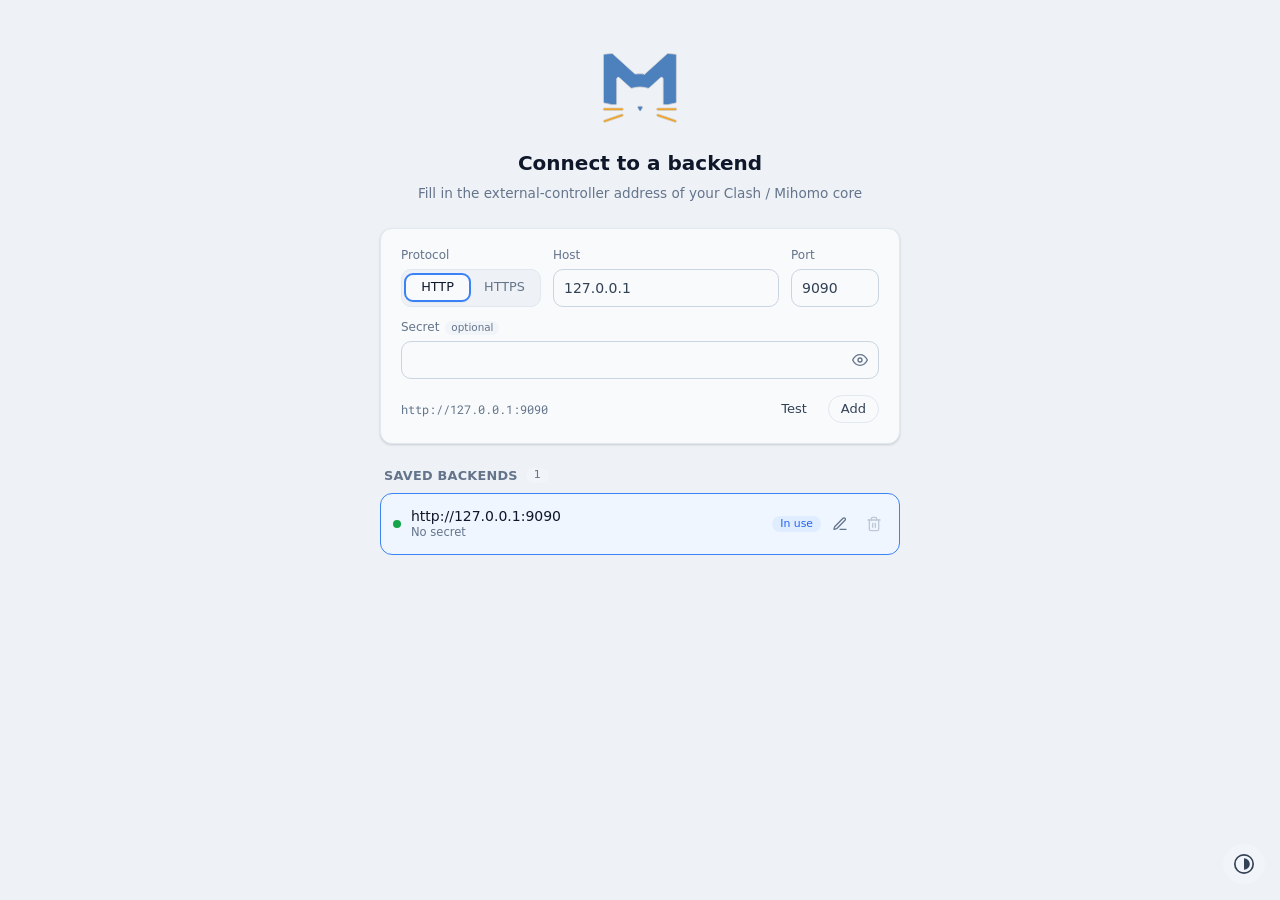
==== commit 89503557: "Chore: update third-party resources" ====
--- a/luci-app-openclash/root/usr/share/openclash/ui/yacd/index.html
+++ b/luci-app-openclash/root/usr/share/openclash/ui/yacd/index.html
@@ -14,7 +14,7 @@
     <meta name="theme-color" content="#202020" media="(prefers-color-scheme: dark)" />
     <meta name="theme-color" content="#f7f7f7" media="(prefers-color-scheme: light)" />
     <title>yacd</title>
-    <script type="module" crossorigin src="./assets/index-Wn8VdRjE.js"></script>
+    <script type="module" crossorigin src="./assets/index-tgGzoeh6.js"></script>
     <link rel="stylesheet" crossorigin href="./assets/index-BUvYR52c.css">
   <link rel="manifest" href="./manifest.webmanifest"><script id="vite-plugin-pwa:register-sw" src="./registerSW.js"></script></head>
   <body>
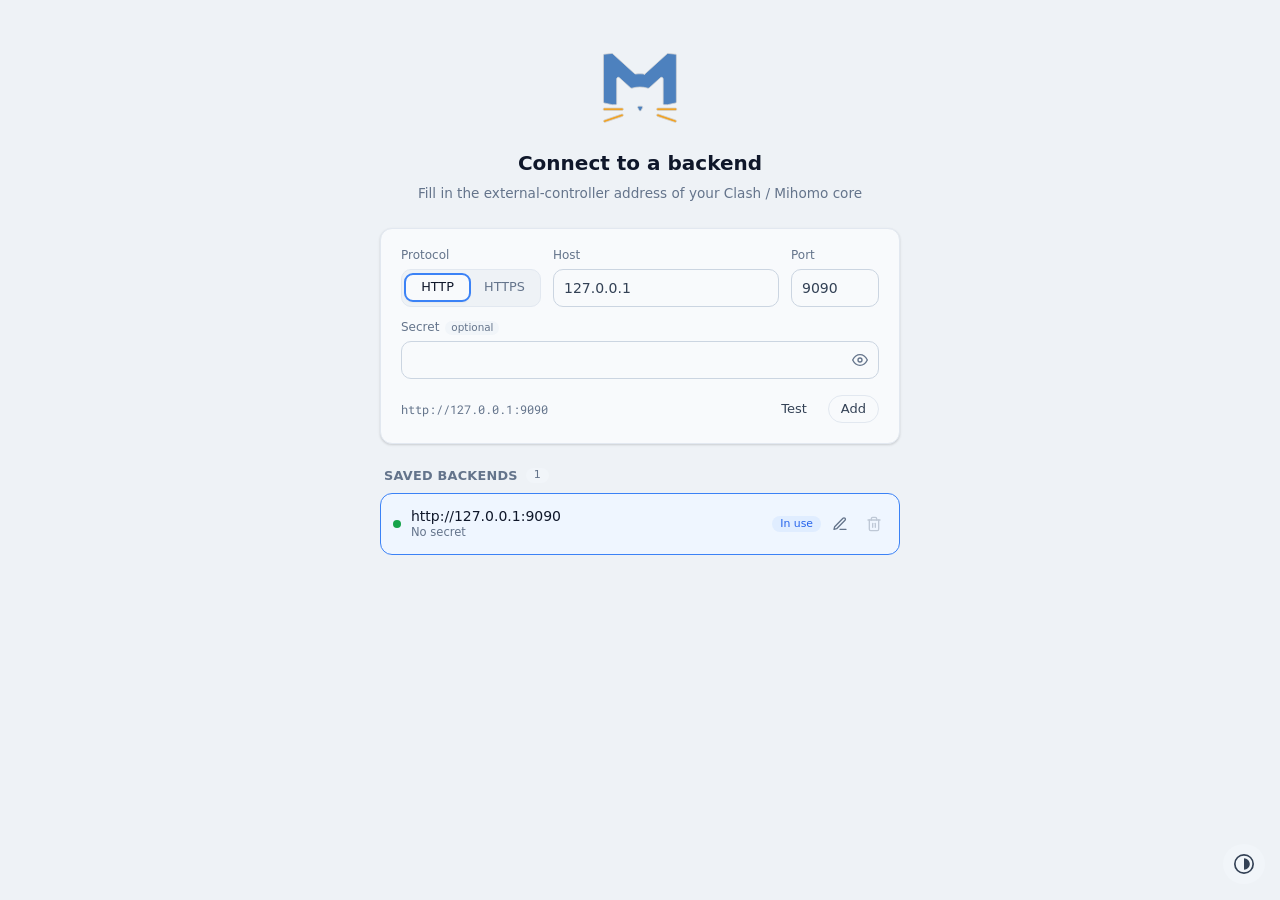
==== commit 3a1f0ccb: "Chore: update third-party resources" ====
--- a/luci-app-openclash/root/usr/share/openclash/ui/yacd/index.html
+++ b/luci-app-openclash/root/usr/share/openclash/ui/yacd/index.html
@@ -14,8 +14,8 @@
     <meta name="theme-color" content="#202020" media="(prefers-color-scheme: dark)" />
     <meta name="theme-color" content="#f7f7f7" media="(prefers-color-scheme: light)" />
     <title>yacd</title>
-    <script type="module" crossorigin src="./assets/index-tgGzoeh6.js"></script>
-    <link rel="stylesheet" crossorigin href="./assets/index-BUvYR52c.css">
+    <script type="module" crossorigin src="./assets/index-BLmKPo1G.js"></script>
+    <link rel="stylesheet" crossorigin href="./assets/index-DRdb7gCS.css">
   <link rel="manifest" href="./manifest.webmanifest"><script id="vite-plugin-pwa:register-sw" src="./registerSW.js"></script></head>
   <body>
     <div id="app" data-base-url="http://127.0.0.1:9090"></div>
--- a/luci-app-openclash/root/usr/share/openclash/ui/yacd/assets/index-DRdb7gCS.css
+++ b/luci-app-openclash/root/usr/share/openclash/ui/yacd/assets/index-DRdb7gCS.css
@@ -0,0 +1 @@
+@font-face{font-family:Roboto Mono;font-style:normal;font-display:swap;font-weight:400;src:url(./roboto-mono-latin-400-normal-GekRknry.woff2)format("woff2"),url(./roboto-mono-latin-400-normal-DBZPkcnn.woff)format("woff")}*,:before,:after{box-sizing:border-box}html{-webkit-text-size-adjust:100%;tab-size:4;font-family:system-ui,Segoe UI,Roboto,Helvetica,Arial,sans-serif,Apple Color Emoji,Segoe UI Emoji;line-height:1.15}body{margin:0}b,strong{font-weight:bolder}code,kbd,samp,pre{font-family:ui-monospace,SFMono-Regular,Consolas,Liberation Mono,Menlo,monospace;font-size:1em}small{font-size:80%}sub,sup{vertical-align:baseline;font-size:75%;line-height:0;position:relative}sub{bottom:-.25em}sup{top:-.5em}table{border-color:currentColor}button,input,optgroup,select,textarea{margin:0;font-family:inherit;font-size:100%;line-height:1.15}button,[type=button],[type=reset],[type=submit]{-webkit-appearance:button}legend{padding:0}progress{vertical-align:baseline}::-webkit-inner-spin-button{height:auto}::-webkit-outer-spin-button{height:auto}[type=search]{-webkit-appearance:textfield;outline-offset:-2px}::-webkit-search-decoration{-webkit-appearance:none}::-webkit-file-upload-button{-webkit-appearance:button;font:inherit}summary{display:list-item}@font-face{font-family:Twemoji Flags;src:url(./twemoji-flags-9bxXk2KH.woff2)format("woff2");unicode-range:U+1F1E6-1F1FF,U+1F3F4,U+E0020-E007F}@font-face{font-family:Twemoji;src:url(./twemoji-DYfj3jzf.woff2)format("woff2")}:root{--font-ui:var(--font-ui-custom,system-ui, -apple-system, "Segoe UI", Roboto);--font-cjk:"PingFang SC", "Microsoft YaHei", "Noto Sans CJK SC";--font-emoji-system:"Apple Color Emoji", "Noto Color Emoji", "Twemoji Flags", "Segoe UI Emoji";--font-emoji:var(--font-emoji-system);--font-sans:var(--font-ui), var(--font-cjk), sans-serif, var(--font-emoji);--font-mono:"Roboto Mono", ui-monospace, Menlo, Consolas, var(--font-cjk), monospace, var(--font-emoji)}:root[data-emoji-font=twemoji]{--font-emoji:"Twemoji", var(--font-emoji-system)}.relative,.border-left,.border-top,.border-bottom{position:relative}.border-bottom:after,.border-top:before{content:"";background:#555;width:100%;height:1px;position:absolute;left:0;right:0;transform:scaleY(.5)translateZ(0)}.border-left:before{content:"";background:#555;width:1px;height:100%;position:absolute;top:0;bottom:0;transform:scaleX(.5)translateZ(0)}.border-top:before{top:0}.border-bottom:after{bottom:0}.border-left:before{left:0}*,:before,:after{box-sizing:border-box}body{font-family:var(--font-sans);-webkit-tap-highlight-color:#0000;-webkit-text-size-adjust:100%;-webkit-font-smoothing:antialiased;-moz-osx-font-smoothing:grayscale}body ::-webkit-scrollbar{z-index:11;background:0 0}body ::-webkit-scrollbar-thumb{background:var(--color-focus-blue);border-radius:10px}body ::-webkit-scrollbar:vertical{width:8px}body ::-webkit-scrollbar:horizontal{height:8px}body{margin:0;padding:0}@media (prefers-color-scheme:dark){:root[data-theme=auto]{--color-background:#111827;--color-background2:#111827b3;--color-bg-chart:#1f2937;--color-bg-card:#1f2937;--color-focus-blue:#3b82f6;--btn-bg:#3b82f6;--color-proxy-border:#374151;--card-hover-border-lightness:#60a5fa;--color-text:#e5e7eb;--color-text-secondary:#9ca3af;--color-text-highlight:#f3f4f6;--color-bg-sidebar:#1f2937;--color-sb-active-row-bg:#374151;--color-sb-active-row-font:#f3f4f6;--color-input-bg:#374151;--color-input-border:#4b5563;--color-toggle-bg:#4b5563;--color-toggle-selected:#1f2937;--color-icon:#9ca3af;--color-separator:#374151;--color-bg-proxy:#1f2937;--color-row-odd:#1f2937;--bg-log-info-tag:#4b5563;--bg-modal:#1f2937;--bg-near-transparent:#ffffff0d;--bg-latency:#1f2937cc;--bg-tooltip:#1f2937;--bc-tooltip:#374151;--select-border-color:#374151;--select-bg-hover:url(data:image/svg+xml,%0A%20%20%20%20%3Csvg%20width%3D%228%22%20height%3D%2224%22%20viewBox%3D%220%200%208%2024%22%20fill%3D%22none%22%20xmlns%3D%22http%3A%2F%2Fwww.w3.org%2F2000%2Fsvg%22%3E%0A%20%20%20%20%20%20%3Cpath%20d%3D%22M4%207L7%2011H1L4%207Z%22%20fill%3D%22%23ffffff%22%20%2F%3E%0A%20%20%20%20%20%20%3Cpath%20d%3D%22M4%2017L1%2013L7%2013L4%2017Z%22%20fill%3D%22%23ffffff%22%20%2F%3E%0A%20%20%20%20%3C%2Fsvg%3E%0A%20%20);--shadow-card:0 4px 6px -1px #0000001a, 0 2px 4px -1px #0000000f;--border-radius:12px;--color-card:#1f2937;--color-card-border:#374151;--color-badge-bg:#ffffff14;--color-badge-fg:#9ca3af;--color-accent-soft-bg:#3b82f633;--color-accent-soft-fg:#93c5fd;--color-node-active-bg:#3b82f624;--color-hover-soft:#ffffff0f;--color-track:#111827;--shadow-popover:0 12px 32px -8px #0000008c, 0 2px 8px #0000004d;--shadow-segment:0 1px 2px #0006;--color-chrome:#1f2937b8;--color-chrome-border:#ffffff14;--color-success:#4ade80;--color-success-soft-bg:#4ade8029;--color-danger:#f87171;--color-danger-soft-bg:#f8717129;--color-warn:#fbbf24;--color-warn-soft-bg:#fbbf2429;--color-udp-bg:#c084fc2e;--color-udp-fg:#d8b4fe;--csstools-color-scheme--light: ;--lightningcss-light: ;--lightningcss-dark:initial;color-scheme:dark}}@media (prefers-color-scheme:light){:root[data-theme=auto]{--color-background:#eef2f6;--color-background2:#eef2f6b3;--color-bg-chart:#f8fafc;--color-bg-card:#f8fafc;--color-focus-blue:#3b82f6;--btn-bg:#3b82f6;--color-proxy-border:#e2e8f0;--card-hover-border-lightness:#60a5fa;--color-text:#334155;--color-text-secondary:#64748b;--color-text-highlight:#0f172a;--color-bg-sidebar:#f1f5f9;--color-sb-active-row-bg:#e0e7ff;--color-sb-active-row-font:#3730a3;--color-input-bg:#f8fafc;--color-input-border:#cbd5e1;--color-toggle-bg:#e2e8f0;--color-toggle-selected:#fff;--color-icon:#64748b;--color-separator:#e2e8f0;--color-bg-proxy:#f8fafc;--color-row-odd:#f1f5f9;--bg-log-info-tag:#e2e8f0;--bg-modal:#f8fafc;--bg-near-transparent:#0000000d;--bg-latency:#ffffffe6;--bg-tooltip:#f8fafc;--bc-tooltip:#e2e8f0;--select-border-color:#cbd5e1;--select-bg-hover:url(data:image/svg+xml,%0A%20%20%20%20%3Csvg%20width%3D%228%22%20height%3D%2224%22%20viewBox%3D%220%200%208%2024%22%20fill%3D%22none%22%20xmlns%3D%22http%3A%2F%2Fwww.w3.org%2F2000%2Fsvg%22%3E%0A%20%20%20%20%20%20%3Cpath%20d%3D%22M4%207L7%2011H1L4%207Z%22%20fill%3D%22%23222222%22%20%2F%3E%0A%20%20%20%20%20%20%3Cpath%20d%3D%22M4%2017L1%2013L7%2013L4%2017Z%22%20fill%3D%22%23222222%22%20%2F%3E%0A%20%20%20%20%3C%2Fsvg%3E%0A%20%20);--shadow-card:0 1px 3px 0 #0000001a, 0 1px 2px 0 #0000000f;--border-radius:12px;--color-card:#f8fafc;--color-card-border:#e2e8f0;--color-badge-bg:#f1f5f9;--color-badge-fg:#64748b;--color-accent-soft-bg:#e0edff;--color-accent-soft-fg:#2563eb;--color-node-active-bg:#eff6ff;--color-hover-soft:#0f172a0d;--color-track:#eef2f6;--shadow-popover:0 12px 32px -8px #0f172a38, 0 2px 8px #0f172a14;--shadow-segment:0 1px 2px #0f172a1f;--color-chrome:#ffffff9e;--color-chrome-border:#00000014;--color-success:#16a34a;--color-success-soft-bg:#16a34a24;--color-danger:#ef4444;--color-danger-soft-bg:#ef44441f;--color-warn:#b45309;--color-warn-soft-bg:#f59e0b29;--color-udp-bg:#a855f71f;--color-udp-fg:#7e22ce;--csstools-color-scheme--light:initial;--lightningcss-light:initial;--lightningcss-dark: ;color-scheme:light}}@media only screen and (prefers-color-scheme:light) and (width>=769px){:root[data-theme=auto]{--color-sb-active-row-font:#3730a3}}:root[data-theme=dark]{--color-background:#111827;--color-background2:#111827b3;--color-bg-chart:#1f2937;--color-bg-card:#1f2937;--color-focus-blue:#3b82f6;--btn-bg:#3b82f6;--color-proxy-border:#374151;--card-hover-border-lightness:#60a5fa;--color-text:#e5e7eb;--color-text-secondary:#9ca3af;--color-text-highlight:#f3f4f6;--color-bg-sidebar:#1f2937;--color-sb-active-row-bg:#374151;--color-sb-active-row-font:#f3f4f6;--color-input-bg:#374151;--color-input-border:#4b5563;--color-toggle-bg:#4b5563;--color-toggle-selected:#1f2937;--color-icon:#9ca3af;--color-separator:#374151;--color-bg-proxy:#1f2937;--color-row-odd:#1f2937;--bg-log-info-tag:#4b5563;--bg-modal:#1f2937;--bg-near-transparent:#ffffff0d;--bg-latency:#1f2937cc;--bg-tooltip:#1f2937;--bc-tooltip:#374151;--select-border-color:#374151;--select-bg-hover:url(data:image/svg+xml,%0A%20%20%20%20%3Csvg%20width%3D%228%22%20height%3D%2224%22%20viewBox%3D%220%200%208%2024%22%20fill%3D%22none%22%20xmlns%3D%22http%3A%2F%2Fwww.w3.org%2F2000%2Fsvg%22%3E%0A%20%20%20%20%20%20%3Cpath%20d%3D%22M4%207L7%2011H1L4%207Z%22%20fill%3D%22%23ffffff%22%20%2F%3E%0A%20%20%20%20%20%20%3Cpath%20d%3D%22M4%2017L1%2013L7%2013L4%2017Z%22%20fill%3D%22%23ffffff%22%20%2F%3E%0A%20%20%20%20%3C%2Fsvg%3E%0A%20%20);--shadow-card:0 4px 6px -1px #0000001a, 0 2px 4px -1px #0000000f;--border-radius:12px;--color-card:#1f2937;--color-card-border:#374151;--color-badge-bg:#ffffff14;--color-badge-fg:#9ca3af;--color-accent-soft-bg:#3b82f633;--color-accent-soft-fg:#93c5fd;--color-node-active-bg:#3b82f624;--color-hover-soft:#ffffff0f;--color-track:#111827;--shadow-popover:0 12px 32px -8px #0000008c, 0 2px 8px #0000004d;--shadow-segment:0 1px 2px #0006;--color-chrome:#1f2937b8;--color-chrome-border:#ffffff14;--color-success:#4ade80;--color-success-soft-bg:#4ade8029;--color-danger:#f87171;--color-danger-soft-bg:#f8717129;--color-warn:#fbbf24;--color-warn-soft-bg:#fbbf2429;--color-udp-bg:#c084fc2e;--color-udp-fg:#d8b4fe;--csstools-color-scheme--light: ;--lightningcss-light: ;--lightningcss-dark:initial;color-scheme:dark}:root[data-theme=light]{--color-background:#eef2f6;--color-background2:#eef2f6b3;--color-bg-chart:#f8fafc;--color-bg-card:#f8fafc;--color-focus-blue:#3b82f6;--btn-bg:#3b82f6;--color-proxy-border:#e2e8f0;--card-hover-border-lightness:#60a5fa;--color-text:#334155;--color-text-secondary:#64748b;--color-text-highlight:#0f172a;--color-bg-sidebar:#f1f5f9;--color-sb-active-row-bg:#e0e7ff;--color-sb-active-row-font:#3730a3}@media only screen and (width>=769px){:root[data-theme=light]{--color-sb-active-row-font:#3730a3}}:root[data-theme=light]{--color-input-bg:#f8fafc;--color-input-border:#cbd5e1;--color-toggle-bg:#e2e8f0;--color-toggle-selected:#fff;--color-icon:#64748b;--color-separator:#e2e8f0;--color-bg-proxy:#f8fafc;--color-row-odd:#f1f5f9;--bg-log-info-tag:#e2e8f0;--bg-modal:#f8fafc;--bg-near-transparent:#0000000d;--bg-latency:#ffffffe6;--bg-tooltip:#f8fafc;--bc-tooltip:#e2e8f0;--select-border-color:#cbd5e1;--select-bg-hover:url(data:image/svg+xml,%0A%20%20%20%20%3Csvg%20width%3D%228%22%20height%3D%2224%22%20viewBox%3D%220%200%208%2024%22%20fill%3D%22none%22%20xmlns%3D%22http%3A%2F%2Fwww.w3.org%2F2000%2Fsvg%22%3E%0A%20%20%20%20%20%20%3Cpath%20d%3D%22M4%207L7%2011H1L4%207Z%22%20fill%3D%22%23222222%22%20%2F%3E%0A%20%20%20%20%20%20%3Cpath%20d%3D%22M4%2017L1%2013L7%2013L4%2017Z%22%20fill%3D%22%23222222%22%20%2F%3E%0A%20%20%20%20%3C%2Fsvg%3E%0A%20%20);--shadow-card:0 1px 3px 0 #0000001a, 0 1px 2px 0 #0000000f;--border-radius:12px;--color-card:#f8fafc;--color-card-border:#e2e8f0;--color-badge-bg:#f1f5f9;--color-badge-fg:#64748b;--color-accent-soft-bg:#e0edff;--color-accent-soft-fg:#2563eb;--color-node-active-bg:#eff6ff;--color-hover-soft:#0f172a0d;--color-track:#eef2f6;--shadow-popover:0 12px 32px -8px #0f172a38, 0 2px 8px #0f172a14;--shadow-segment:0 1px 2px #0f172a1f;--color-chrome:#ffffff9e;--color-chrome-border:#00000014;--color-success:#16a34a;--color-success-soft-bg:#16a34a24;--color-danger:#ef4444;--color-danger-soft-bg:#ef44441f;--color-warn:#b45309;--color-warn-soft-bg:#f59e0b29;--color-udp-bg:#a855f71f;--color-udp-fg:#7e22ce;--csstools-color-scheme--light:initial;--lightningcss-light:initial;--lightningcss-dark: ;color-scheme:light}.flexCenter{justify-content:center;align-items:center;display:flex}.fabgrp{z-index:3;position:fixed;bottom:20px;right:20px}.visually-hidden{clip:rect(0 0 0 0);border:0;width:1px;height:1px;margin:-1px;padding:0;position:absolute;overflow:hidden}.tooltip-content{z-index:1;pointer-events:none;white-space:nowrap;background:var(--bg-tooltip);color:var(--color-text);border:solid 1px var(--bc-tooltip);border-radius:4px;padding:.25em .5em;font-size:85%;box-shadow:2px 2px 10px #0000001a}._path_r8pm3_1{stroke-dasharray:890;stroke-dashoffset:890px;animation:3s ease-in-out infinite forwards _dash_r8pm3_1}@keyframes _dash_r8pm3_1{0%{stroke-dashoffset:890px}to{stroke-dashoffset:0}}._root_16avz_1{background:var(--color-background);color:var(--color-text);text-align:center;padding:20px;position:fixed;inset:0;overflow:hidden}._yacd_16avz_14{color:#2a477a;opacity:.6;justify-content:center;align-items:center;padding:40px;display:flex}._link_16avz_23{color:var(--color-text-secondary);align-items:center;display:inline-flex}._link_16avz_23:hover,._link_16avz_23:active{color:var(--color-focus-blue)}._link_16avz_23 svg{margin-right:5px}._container_1pvnd_1{z-index:1000;pointer-events:none;flex-direction:column;align-items:flex-end;gap:10px;display:flex;position:fixed;bottom:16px;right:16px}@media (width<=768px){._container_1pvnd_1{align-items:stretch;bottom:10px;left:10px;right:10px}}._toast_1pvnd_21{pointer-events:auto;background:var(--color-card);border:1px solid var(--color-card-border);max-width:420px;box-shadow:var(--shadow-popover);color:var(--color-text);border-radius:10px;align-items:flex-start;gap:10px;padding:12px 14px;font-size:.9rem;line-height:1.45;animation:.18s ease-out _slide-in_1pvnd_1;display:flex}@media (width<=768px){._toast_1pvnd_21{max-width:none}}._icon_1pvnd_43{flex-shrink:0;padding-top:1px;display:flex}._success_1pvnd_49 ._icon_1pvnd_43{color:var(--color-success)}._error_1pvnd_53 ._icon_1pvnd_43{color:var(--color-danger)}._info_1pvnd_57 ._icon_1pvnd_43{color:var(--color-focus-blue)}._message_1pvnd_61{word-break:break-word;flex:1}._close_1pvnd_66{cursor:pointer;color:var(--color-text-secondary);background:0 0;border:0;flex-shrink:0;padding:0;display:flex}._close_1pvnd_66:hover{color:var(--color-text-highlight)}@keyframes _slide-in_1pvnd_1{0%{opacity:0;transform:translateY(8px)}to{opacity:1;transform:translateY(0)}}._anchor_jlu6g_2{display:inline-flex;position:relative}._panel_jlu6g_7{z-index:30;background:var(--color-card);border:1px solid var(--color-card-border);box-shadow:var(--shadow-popover);scrollbar-gutter:stable;overscroll-behavior:contain;border-radius:14px;padding:14px 16px;animation:.14s ease-out _popoverIn_jlu6g_1;position:fixed;overflow-y:auto}._above_jlu6g_21{animation-name:_popoverInAbove_jlu6g_1}._measuring_jlu6g_26{visibility:hidden;top:0;left:0}@keyframes _popoverIn_jlu6g_1{0%{opacity:0;transform:translateY(-4px)}to{opacity:1;transform:none}}@keyframes _popoverInAbove_jlu6g_1{0%{opacity:0;transform:translateY(4px)}to{opacity:1;transform:none}}@media (prefers-reduced-motion:reduce){._panel_jlu6g_7{animation:none}}._anchor_vqv0i_2{width:100%;display:flex}._trigger_vqv0i_7{appearance:none;background:var(--color-hover-soft);min-width:0;color:var(--color-text);font:inherit;cursor:pointer;border:1px solid #0000;border-radius:10px;flex:1;align-items:center;gap:8px;padding:8px 10px;font-size:.875rem;transition:border-color .15s;display:flex}._trigger_vqv0i_7:hover,._trigger_vqv0i_7._open_vqv0i_24{border-color:var(--color-separator)}._trigger_vqv0i_7:focus-visible{outline:2px solid var(--color-focus-blue);outline-offset:2px}._host_vqv0i_32{text-overflow:ellipsis;white-space:nowrap;text-align:left;font-feature-settings:"tnum";font-variant-numeric:tabular-nums;flex:1;min-width:0;overflow:hidden}._chevron_vqv0i_42{width:16px;height:16px;color:var(--color-text-secondary);flex-shrink:0}._dot_vqv0i_49{border-radius:50%;flex-shrink:0;width:8px;height:8px}._ok_vqv0i_56{background:var(--color-success)}._fail_vqv0i_60{background:var(--color-danger)}._pending_vqv0i_64{background:var(--color-text-secondary);opacity:.4}._menu_vqv0i_69{width:260px;max-width:100%}._heading_vqv0i_74{color:var(--color-text-secondary);padding:0 10px 6px;font-size:.75rem}._list_vqv0i_80{flex-direction:column;gap:2px;margin:0;padding:0;list-style:none;display:flex}._item_vqv0i_90{appearance:none;width:100%;color:var(--color-text);font:inherit;text-align:left;cursor:pointer;background:0 0;border:none;border-radius:8px;align-items:center;gap:10px;padding:8px 10px;font-size:.875rem;-webkit-text-decoration:none;text-decoration:none;display:flex}._item_vqv0i_90:hover{background:var(--color-hover-soft)}._item_vqv0i_90:focus-visible{outline:2px solid var(--color-focus-blue);outline-offset:-2px}._selected_vqv0i_115,._selected_vqv0i_115:hover{background:var(--color-node-active-bg)}._itemBody_vqv0i_120{flex-direction:column;flex:1;gap:2px;min-width:0;display:flex}._itemHost_vqv0i_128,._itemStatus_vqv0i_129{text-overflow:ellipsis;white-space:nowrap;overflow:hidden}._itemHost_vqv0i_128{font-feature-settings:"tnum";font-variant-numeric:tabular-nums}._itemStatus_vqv0i_129{color:var(--color-text-secondary);font-size:.75rem}._itemStatusFail_vqv0i_144{color:var(--color-danger)}._check_vqv0i_148{width:16px;height:16px;color:var(--color-focus-blue);flex-shrink:0}._footer_vqv0i_155{border-top:1px solid var(--color-separator);margin-top:6px;padding-top:6px}._manageIcon_vqv0i_161{width:16px;height:16px;color:var(--color-text-secondary);flex-shrink:0}._iconWrapper_19huu_1{--sz:40px;width:var(--sz);height:var(--sz);color:var(--color-text);outline:none;justify-content:center;align-items:center;padding:5px;display:flex}._iconWrapper_19huu_1:hover{opacity:.6}._iconWrapper_19huu_1:focus{border-color:var(--color-focus-blue)}._themeSwitchContainer_19huu_21{--sz:40px;width:var(--sz);height:var(--sz);justify-content:center;align-items:center;display:flex;position:relative}._themeSwitchContainer_19huu_21 select{cursor:pointer;padding-left:var(--sz);width:var(--sz);height:var(--sz);appearance:none;background:var(--color-bg-sidebar);border:1px solid #0000;border-radius:100%;outline:none}._themeSwitchContainer_19huu_21 select:focus{border-color:var(--color-focus-blue)}._themeSwitchContainer_19huu_21 select option{background:var(--color-bg-sidebar)}._themeSwitchContainer_19huu_21 ._iconWrapper_19huu_1{pointer-events:none;width:100%;height:100%;position:absolute;top:0;left:0}._root_1jf43_4{background:var(--color-chrome);-webkit-backdrop-filter:saturate(180%)blur(24px);backdrop-filter:saturate(180%)blur(24px);border-right:1px solid var(--color-chrome-border);flex-shrink:0;width:180px;min-width:180px;position:relative}@media (width<=768px){._root_1jf43_4{background:var(--color-background);-webkit-backdrop-filter:none;backdrop-filter:none;z-index:100;width:100%;min-width:0;padding:max(8px, env(safe-area-inset-top)) 16px 8px;border-right:none;position:fixed;top:0;left:0;right:0}}._logo_meta_1jf43_29{background-image:url([data-uri]);background-position:50%;background-repeat:no-repeat;background-size:80px;height:120px;margin-top:12px}@media (width<=768px){._logo_meta_1jf43_29{display:none}}._logo_singbox_1jf43_43{background-image:url([data-uri]);background-position:50%;background-repeat:no-repeat;background-size:80px;height:120px;margin-top:12px}@media (width<=768px){._logo_singbox_1jf43_43{display:none}}._rows_1jf43_57{position:relative}@media (width<=768px){._rows_1jf43_57{background:var(--color-bg-sidebar);border:1px solid var(--color-separator);border-radius:20px;justify-content:space-around;align-items:center;padding:6px 8px;display:flex;overflow:visible;box-shadow:0 4px 24px #0000001f,0 1px 4px #00000014}}._indicator_1jf43_74{z-index:0;box-sizing:border-box;opacity:0;pointer-events:none;will-change:transform;position:absolute;top:0;left:0}._indicator_1jf43_74[data-animate=true]{transition:transform .32s cubic-bezier(.22,1,.36,1),width .32s cubic-bezier(.22,1,.36,1),height .32s cubic-bezier(.22,1,.36,1)}@media (prefers-reduced-motion:reduce){._indicator_1jf43_74[data-animate=true]{transition:none}}._indicator_1jf43_74{background:linear-gradient(135deg, #60a5fa 0%, var(--color-focus-blue) 100%);border-radius:8px;box-shadow:0 4px 12px #3b82f647}@media (width<=768px){._indicator_1jf43_74{box-shadow:none;background:#63a0ff2e;border-radius:14px}}._row_1jf43_57{color:var(--color-text);z-index:1;border-radius:8px;align-items:center;margin:4px 8px;padding:6px 10px;-webkit-text-decoration:none;text-decoration:none;transition:background-color .18s,color .18s,transform .18s;display:flex;position:relative;box-shadow:inset 0 0 0 1px #0000}._row_1jf43_57:hover{color:var(--color-focus-blue);background-color:#b0ceff38}@media (hover:hover){._row_1jf43_57:not(._rowActive_1jf43_124):hover svg{transform:scale(1.1)}}._row_1jf43_57:active svg{transform:scale(.92)}@media screen and (width>=30em){._row_1jf43_57{padding:8px 20px}}@media (width<=768px){._row_1jf43_57{border-radius:14px;flex-direction:row;flex:1;justify-content:center;margin:0;padding:8px 14px}._row_1jf43_57:hover{box-shadow:none;background-color:#b0ceff38;transform:none}}._row_1jf43_57 svg{color:var(--color-icon);flex-shrink:0;width:22px;height:22px;transition:transform .18s}@media screen and (width>=30em){._row_1jf43_57 svg{width:24px;height:24px}}._rowActive_1jf43_124{color:#fff}._rowActive_1jf43_124:hover{color:#fff;background-color:#0000}._rowActive_1jf43_124 svg{color:#fff}._rowActive_1jf43_124 ._label_1jf43_175{font-weight:600}@media (width<=768px){._rowActive_1jf43_124,._rowActive_1jf43_124:hover{color:var(--color-focus-blue)}._rowActive_1jf43_124 svg{color:var(--color-focus-blue);transform:scale(1.15)}}._label_1jf43_175{padding-left:14px;font-size:.75em}@media (width<=768px){._label_1jf43_175{display:none}}@media screen and (width>=30em){._label_1jf43_175{font-size:1em}}._footer_1jf43_206{flex-direction:column;gap:8px;display:flex;position:absolute;bottom:12px;left:12px;right:12px}._meta_1jf43_216{align-items:center;gap:8px;min-width:0;display:flex}._version_1jf43_223{min-width:0;color:var(--color-text-secondary);font-feature-settings:"tnum";font-variant-numeric:tabular-nums;align-items:center;gap:6px;font-size:.8125rem;display:flex}._version_1jf43_223 svg{flex-shrink:0;width:15px;height:15px}._versionText_1jf43_238{text-overflow:ellipsis;white-space:nowrap;overflow:hidden}@media (width<=768px){._footer_1jf43_206{display:none}}@media (prefers-reduced-motion:reduce){._row_1jf43_57,._row_1jf43_57 svg{transition:none}}._loading_wpm96_1{justify-content:center;align-items:center;width:100%;height:100%;display:flex}._spinner_wpm96_9{vertical-align:middle;background:url("data:image/svg+xml;charset=utf8, %3Csvg xmlns=\"http://www.w3.org/2000/svg\" width=\"120\" height=\"120\" viewBox=\"0 0 100 100\"%3E%3Cpath fill=\"none\" d=\"M0 0h100v100H0z\"/%3E%3Crect width=\"7\" height=\"20\" x=\"46.5\" y=\"40\" fill=\"%23E9E9E9\" rx=\"5\" ry=\"5\" transform=\"translate(0 -30)\"/%3E%3Crect width=\"7\" height=\"20\" x=\"46.5\" y=\"40\" fill=\"%23989697\" rx=\"5\" ry=\"5\" transform=\"rotate(30 105.98 65)\"/%3E%3Crect width=\"7\" height=\"20\" x=\"46.5\" y=\"40\" fill=\"%239B999A\" rx=\"5\" ry=\"5\" transform=\"rotate(60 75.98 65)\"/%3E%3Crect width=\"7\" height=\"20\" x=\"46.5\" y=\"40\" fill=\"%23A3A1A2\" rx=\"5\" ry=\"5\" transform=\"rotate(90 65 65)\"/%3E%3Crect width=\"7\" height=\"20\" x=\"46.5\" y=\"40\" fill=\"%23ABA9AA\" rx=\"5\" ry=\"5\" transform=\"rotate(120 58.66 65)\"/%3E%3Crect width=\"7\" height=\"20\" x=\"46.5\" y=\"40\" fill=\"%23B2B2B2\" rx=\"5\" ry=\"5\" transform=\"rotate(150 54.02 65)\"/%3E%3Crect width=\"7\" height=\"20\" x=\"46.5\" y=\"40\" fill=\"%23BAB8B9\" rx=\"5\" ry=\"5\" transform=\"rotate(180 50 65)\"/%3E%3Crect width=\"7\" height=\"20\" x=\"46.5\" y=\"40\" fill=\"%23C2C0C1\" rx=\"5\" ry=\"5\" transform=\"rotate(-150 45.98 65)\"/%3E%3Crect width=\"7\" height=\"20\" x=\"46.5\" y=\"40\" fill=\"%23CBCBCB\" rx=\"5\" ry=\"5\" transform=\"rotate(-120 41.34 65)\"/%3E%3Crect width=\"7\" height=\"20\" x=\"46.5\" y=\"40\" fill=\"%23D2D2D2\" rx=\"5\" ry=\"5\" transform=\"rotate(-90 35 65)\"/%3E%3Crect width=\"7\" height=\"20\" x=\"46.5\" y=\"40\" fill=\"%23DADADA\" rx=\"5\" ry=\"5\" transform=\"rotate(-60 24.02 65)\"/%3E%3Crect width=\"7\" height=\"20\" x=\"46.5\" y=\"40\" fill=\"%23E2E2E2\" rx=\"5\" ry=\"5\" transform=\"rotate(-30 -5.98 65)\"/%3E%3C/svg%3E") 0 0/100% no-repeat;width:20px;height:20px;animation:1s steps(12,end) infinite _rotate_wpm96_1;display:inline-block}@keyframes _rotate_wpm96_1{0%{transform:rotate(0)}to{transform:rotate(360deg)}}._app_1ix4c_1{background:var(--color-background);color:var(--color-text);display:flex;position:fixed;inset:0}@media (width<=768px){._app_1ix4c_1{flex-direction:column}}@keyframes _page-fade-in_1ix4c_1{0%{opacity:0}}._content_1ix4c_22{scrollbar-gutter:stable;flex-grow:1;min-width:0;animation:.2s ease-out _page-fade-in_1ix4c_1;overflow:auto}@media (prefers-reduced-motion:reduce){._content_1ix4c_22{animation:none}}@media (width<=768px){._content_1ix4c_22{padding-bottom:0;padding-top:calc(64px + env(safe-area-inset-top))}}@media (prefers-color-scheme:dark){:root[data-theme=auto]{--loading-dot-1-1:#ffffff80;--loading-dot-1-2:#ffffff1a;--loading-dot-1-3:#ffffff4d;--loading-dot-2-1:#ffffff4d;--loading-dot-2-2:#ffffff80;--loading-dot-2-3:#ffffff1a;--loading-dot-3-1:#ffffff1a;--loading-dot-3-2:#ffffff4d;--loading-dot-3-3:#ffffff80;--csstools-color-scheme--light: ;--lightningcss-light: ;--lightningcss-dark:initial;color-scheme:dark}}@media (prefers-color-scheme:light){:root[data-theme=auto]{--loading-dot-1-1:#0000001a;--loading-dot-1-2:#00000080;--loading-dot-1-3:#0000004d;--loading-dot-2-1:#0000004d;--loading-dot-2-2:#0000001a;--loading-dot-2-3:#00000080;--loading-dot-3-1:#00000080;--loading-dot-3-2:#0000004d;--loading-dot-3-3:#0000001a;--csstools-color-scheme--light:initial;--lightningcss-light:initial;--lightningcss-dark: ;color-scheme:light}}:root[data-theme=dark]{--loading-dot-1-1:#ffffff80;--loading-dot-1-2:#ffffff1a;--loading-dot-1-3:#ffffff4d;--loading-dot-2-1:#ffffff4d;--loading-dot-2-2:#ffffff80;--loading-dot-2-3:#ffffff1a;--loading-dot-3-1:#ffffff1a;--loading-dot-3-2:#ffffff4d;--loading-dot-3-3:#ffffff80;--csstools-color-scheme--light: ;--lightningcss-light: ;--lightningcss-dark:initial;color-scheme:dark}:root[data-theme=light]{--loading-dot-1-1:#0000001a;--loading-dot-1-2:#00000080;--loading-dot-1-3:#0000004d;--loading-dot-2-1:#0000004d;--loading-dot-2-2:#0000001a;--loading-dot-2-3:#00000080;--loading-dot-3-1:#00000080;--loading-dot-3-2:#0000004d;--loading-dot-3-3:#0000001a;--csstools-color-scheme--light:initial;--lightningcss-light:initial;--lightningcss-dark: ;color-scheme:light}._loadingDot_1x6zg_59,._loadingDot_1x6zg_59:before,._loadingDot_1x6zg_59:after{vertical-align:middle;border-radius:50%;width:6px;height:6px;font-size:0;display:inline-block}._loadingDot_1x6zg_59{background-color:var(--loading-dot-2-1);animation:1s step-start infinite _dot2_1x6zg_1;position:relative}._loadingDot_1x6zg_59:before{content:"";background-color:var(--loading-dot-1-1);animation:1s step-start infinite _dot1_1x6zg_1;position:absolute;left:-12px}._loadingDot_1x6zg_59:after{content:"";background-color:var(--loading-dot-3-1);animation:1s step-start infinite _dot3_1x6zg_1;position:absolute;right:-12px}@keyframes _dot1_1x6zg_1{0%,to{background-color:var(--loading-dot-1-1)}33%{background-color:var(--loading-dot-1-2)}66%{background-color:var(--loading-dot-1-3)}}@keyframes _dot2_1x6zg_1{0%,to{background-color:var(--loading-dot-2-1)}33%{background-color:var(--loading-dot-2-2)}66%{background-color:var(--loading-dot-2-3)}}@keyframes _dot3_1x6zg_1{0%,to{background-color:var(--loading-dot-3-1)}33%{background-color:var(--loading-dot-3-2)}66%{background-color:var(--loading-dot-3-3)}}._btn_16duv_4{-webkit-appearance:none;-webkit-user-select:none;user-select:none;cursor:pointer;color:var(--color-text);background:var(--color-card);border:1px solid var(--color-card-border);border-radius:100px;outline:none;justify-content:center;align-items:center;transition:color .2s,background-color .2s,border-color .2s,box-shadow .2s;display:inline-flex;position:relative}._btn_16duv_4:focus-visible{border-color:var(--color-focus-blue);box-shadow:0 0 0 3px var(--color-accent-soft-bg)}._btn_16duv_4:hover:not(:disabled){color:var(--color-focus-blue);border-color:var(--color-focus-blue)}._btn_16duv_4{padding:4px 7px;font-size:.75em}@media screen and (width>=30em){._btn_16duv_4{padding:6px 12px;font-size:small}}._btn_16duv_4._minimal_16duv_37{background:0 0;border-color:#0000}._btn_16duv_4._minimal_16duv_37:hover:not(:disabled){color:var(--color-focus-blue);background:var(--color-hover-soft);border-color:#0000}._btn_16duv_4:disabled{opacity:.5}._btnInternal_16duv_51{justify-content:center;align-items:center;column-gap:4px;display:flex}._btnStart_16duv_58{justify-content:center;align-items:center;display:inline-flex}._loadingContainer_16duv_64{display:inline-flex;position:absolute;top:50%;left:50%;transform:translate(-50%,-50%)}._track_m5guh_1{background:var(--color-track);border:1px solid var(--color-card-border);border-radius:10px;align-items:center;gap:2px;min-width:0;padding:3px;display:flex}._segment_m5guh_12{appearance:none;min-width:0;color:var(--color-text-secondary);cursor:pointer;white-space:nowrap;text-overflow:ellipsis;background:0 0;border:none;border-radius:8px;flex:1;padding:7px 10px;font-family:inherit;font-size:.8rem;font-weight:500;line-height:1;transition:background-color .15s,color .15s,box-shadow .15s;overflow:hidden}._segment_m5guh_12:hover:not(._selected_m5guh_31){color:var(--color-text);background:var(--color-hover-soft)}._segment_m5guh_12:focus-visible{outline:2px solid var(--color-focus-blue);outline-offset:-1px}._selected_m5guh_31{background:var(--color-card);color:var(--color-text-highlight);box-shadow:var(--shadow-segment)}._root_1wf3p_2{flex-direction:column;gap:24px;width:520px;max-width:100%;margin:0 auto;padding:40px 0 48px;display:flex}._root_1wf3p_2:focus{outline:none}@media screen and (width<=30em){._root_1wf3p_2{gap:20px;padding:24px 0 80px}}._hero_1wf3p_22{text-align:center;flex-direction:column;align-items:center;gap:8px;display:flex}._logo_1wf3p_30{--stroke:var(--color-background);color:#20497e;opacity:.85;transition:opacity .4s}._logo_1wf3p_30:hover{opacity:1}._title_1wf3p_40{color:var(--color-text-highlight);margin:4px 0 0;font-size:1.25rem;font-weight:600}._desc_1wf3p_47{color:var(--color-text-secondary);margin:0;font-size:.85rem;line-height:1.5}._card_1wf3p_55{border-radius:var(--border-radius);background:var(--color-card);border:1px solid var(--color-card-border);box-shadow:var(--shadow-card);flex-direction:column;gap:16px;padding:20px;display:flex}@media screen and (width<=30em){._card_1wf3p_55{padding:16px}}._grid_1wf3p_72{grid-template-columns:minmax(140px,auto) minmax(0,1fr) 88px;grid-template-areas:"protocol host port""secret secret secret";gap:14px 12px;display:grid}@media screen and (width<=30em){._grid_1wf3p_72{grid-template-columns:minmax(0,1fr) 88px;grid-template-areas:"protocol protocol""host port""secret secret"}}._protocol_1wf3p_85{grid-area:protocol}._host_1wf3p_89{grid-area:host}._port_1wf3p_93{grid-area:port}._secret_1wf3p_97{grid-area:secret}._field_1wf3p_101{flex-direction:column;gap:6px;min-width:0;display:flex}._label_1wf3p_108{color:var(--color-text-secondary);align-items:center;gap:6px;font-size:.75rem;font-weight:500;display:flex}._optional_1wf3p_117{background:var(--color-badge-bg);color:var(--color-badge-fg);text-transform:lowercase;border-radius:100px;padding:1px 6px;font-size:.65rem;font-weight:400}._input_1wf3p_127{-webkit-appearance:none;box-sizing:border-box;width:100%;min-width:0;height:38px;color:var(--color-text);background:var(--color-input-bg);border:1px solid var(--color-input-border);border-radius:10px;outline:none;padding:0 10px;font-family:inherit;font-size:.875rem;transition:border-color .2s,box-shadow .2s}._input_1wf3p_127::placeholder{color:var(--color-text-secondary);opacity:.6}._input_1wf3p_127:focus{border-color:var(--color-focus-blue);box-shadow:0 0 0 3px var(--color-accent-soft-bg)}@media screen and (width<=30em){._input_1wf3p_127{font-size:16px}}._protocolControl_1wf3p_158{height:38px}._inputWithAction_1wf3p_162{align-items:center;display:flex;position:relative}._inputWithAction_1wf3p_162 ._input_1wf3p_127{padding-right:40px}._iconBtn_1wf3p_171{appearance:none;width:30px;height:30px;color:var(--color-icon);cursor:pointer;background:0 0;border:none;border-radius:8px;justify-content:center;align-items:center;padding:0;display:inline-flex;position:absolute;right:4px}._iconBtn_1wf3p_171:hover{color:var(--color-text);background:var(--color-hover-soft)}._iconBtn_1wf3p_171:focus-visible{outline:2px solid var(--color-focus-blue);outline-offset:-2px}._actions_1wf3p_196{justify-content:space-between;align-items:center;gap:12px;display:flex}@media screen and (width<=30em){._actions_1wf3p_196{flex-direction:column;align-items:stretch}._actions_1wf3p_196 ._buttons_1wf3p_207{justify-content:flex-end}}._status_1wf3p_212{min-width:0;font-size:.75rem;line-height:1.4}._buttons_1wf3p_207{flex-shrink:0;align-items:center;gap:8px;display:flex}._preview_1wf3p_225{color:var(--color-text-secondary);font-family:var(--font-mono);white-space:nowrap;text-overflow:ellipsis;display:block;overflow:hidden}._success_1wf3p_234{color:var(--color-success);align-items:center;gap:6px;display:inline-flex}._success_1wf3p_234 svg{flex-shrink:0}._error_1wf3p_244{color:var(--color-danger);align-items:center;gap:6px;display:inline-flex}._error_1wf3p_244 svg{flex-shrink:0}._saved_1wf3p_255{flex-direction:column;gap:10px;display:flex}._savedHeader_1wf3p_261{align-items:center;gap:8px;padding:0 4px;display:flex}._savedTitle_1wf3p_268{letter-spacing:.02em;text-transform:uppercase;color:var(--color-text-secondary);margin:0;font-size:.8rem;font-weight:600}._count_1wf3p_277{background:var(--color-badge-bg);color:var(--color-badge-fg);border-radius:100px;padding:1px 8px;font-size:.7rem}._empty_1wf3p_285{text-align:center;color:var(--color-text-secondary);border:1px dashed var(--color-card-border);border-radius:var(--border-radius);margin:0;padding:20px;font-size:.8rem}._ul_12z0u_2{flex-direction:column;gap:8px;margin:0;padding:0;list-style:none;display:flex}._li_12z0u_11{border-radius:var(--border-radius);background:var(--color-card);border:1px solid var(--color-card-border);align-items:center;gap:8px;padding:8px 10px 8px 4px;transition:border-color .2s,background-color .2s;display:flex}._li_12z0u_11:hover{border-color:var(--color-focus-blue)}._selected_12z0u_25{border-color:var(--color-focus-blue);background:var(--color-node-active-bg)}._editing_12z0u_31{border-color:var(--color-focus-blue);box-shadow:0 0 0 3px var(--color-accent-soft-bg)}._main_12z0u_37{appearance:none;min-width:0;color:inherit;text-align:left;cursor:pointer;background:0 0;border:none;border-radius:8px;flex:1;align-items:center;gap:10px;padding:6px 8px;font-family:inherit;display:flex}._main_12z0u_37:focus-visible{outline:2px solid var(--color-focus-blue);outline-offset:-2px}._dot_12z0u_58{background:var(--color-text-secondary);opacity:.4;border-radius:50%;flex-shrink:0;width:8px;height:8px}._selected_12z0u_25 ._dot_12z0u_58{background:var(--color-success);opacity:1}._body_12z0u_71{flex-direction:column;gap:2px;min-width:0;display:flex}._url_12z0u_78{color:var(--color-text-highlight);white-space:nowrap;text-overflow:ellipsis;font-size:.875rem;overflow:hidden}._secret_12z0u_86{color:var(--color-text-secondary);white-space:nowrap;text-overflow:ellipsis;font-size:.72rem;overflow:hidden}._tools_12z0u_94{flex-shrink:0;align-items:center;gap:4px;display:flex}._badge_12z0u_101{background:var(--color-accent-soft-bg);color:var(--color-accent-soft-fg);white-space:nowrap;border-radius:100px;padding:2px 8px;font-size:.68rem;font-weight:500}._iconBtn_12z0u_111{appearance:none;width:30px;height:30px;color:var(--color-icon);cursor:pointer;background:0 0;border:none;border-radius:8px;justify-content:center;align-items:center;padding:0;transition:color .2s,background-color .2s;display:inline-flex}._iconBtn_12z0u_111:hover:enabled{color:var(--color-text);background:var(--color-hover-soft)}._iconBtn_12z0u_111:focus-visible{outline:2px solid var(--color-focus-blue);outline-offset:-2px}._iconBtn_12z0u_111:disabled{opacity:.35;cursor:default}._active_12z0u_139{color:var(--color-accent-soft-fg);background:var(--color-accent-soft-bg)}._remove_12z0u_144:hover:enabled{color:var(--color-danger);background:var(--color-danger-soft-bg)}._input_uamxn_1{-webkit-appearance:none;background-color:var(--color-track);border:1px solid var(--color-card-border);box-sizing:border-box;color:var(--color-text);background-image:none;border-radius:8px;outline:none;width:100%;height:35px;padding:0 15px;font-size:small;transition:border-color .2s,box-shadow .2s;display:inline-block}._input_uamxn_1::placeholder{color:var(--color-text-secondary);opacity:.75}._input_uamxn_1:focus{border-color:var(--color-focus-blue);box-shadow:0 0 0 3px var(--color-accent-soft-bg)}input::-webkit-outer-spin-button{-webkit-appearance:none;margin:0}input::-webkit-inner-spin-button{-webkit-appearance:none;margin:0}._select_leubw_1{appearance:none;background-color:var(--color-track);width:100%;height:38px;color:var(--color-text);border:1px solid var(--color-card-border);box-shadow:none;background-image:url(data:image/svg+xml,%0A%20%20%20%20%3Csvg%20width%3D%228%22%20height%3D%2224%22%20viewBox%3D%220%200%208%2024%22%20fill%3D%22none%22%20xmlns%3D%22http%3A%2F%2Fwww.w3.org%2F2000%2Fsvg%22%3E%0A%20%20%20%20%20%20%3Cpath%20d%3D%22M4%207L7%2011H1L4%207Z%22%20fill%3D%22%23999999%22%20%2F%3E%0A%20%20%20%20%20%20%3Cpath%20d%3D%22M4%2017L1%2013L7%2013L4%2017Z%22%20fill%3D%22%23999999%22%20%2F%3E%0A%20%20%20%20%3C%2Fsvg%3E%0A%20%20);background-position:right 12px center;background-repeat:no-repeat;border-radius:8px;padding-left:14px;padding-right:34px;font-size:.95em;line-height:1.5;transition:all .2s}._select_leubw_1:hover,._select_leubw_1:focus{border-color:var(--color-focus-blue);color:var(--color-text-highlight);outline:none!important}._select_leubw_1:focus{box-shadow:0 0 0 3px var(--color-accent-soft-bg)}._select_leubw_1 option{background-color:var(--color-background)}@supports (appearance:base-select){._select_leubw_1{appearance:base-select}._select_leubw_1::picker(select){appearance:base-select}._select_leubw_1{align-items:center;padding-block:0}._select_leubw_1::picker-icon{display:none}._select_leubw_1::picker(select){background:var(--color-card);border:1px solid var(--color-card-border);max-height:min(60vh,420px);box-shadow:var(--shadow-popover);overscroll-behavior:contain;border-radius:10px;margin-top:4px;padding:4px}._select_leubw_1 option{color:var(--color-text);cursor:pointer;background-color:#0000;border-radius:6px;padding:6px 10px}._select_leubw_1 option::checkmark{display:none}._select_leubw_1 option:hover,._select_leubw_1 option:focus-visible{background-color:var(--color-track);outline:none}._select_leubw_1 option:checked{background-color:var(--color-accent-soft-bg);color:var(--color-text-highlight)}}._fieldset_1hnn2_1{border:0;flex-flow:wrap;margin:0;padding:0;display:flex}._input_1hnn2_10+._cnt_1hnn2_10{cursor:pointer;border:1px solid #0000;border-radius:4px;margin-bottom:5px}._input_1hnn2_10:focus+._cnt_1hnn2_10,._input_1hnn2_10:checked+._cnt_1hnn2_10{border-color:var(--color-focus-blue)}:where(._skeleton_1pvp2_1){background:var(--color-separator);border-radius:6px;flex-shrink:0;max-width:100%;animation:1.4s ease-in-out infinite _pulse_1pvp2_1;display:block}:where(._text_1pvp2_10){border-radius:4px;height:.9em}@keyframes _pulse_1pvp2_1{50%{opacity:.45}}@media (prefers-reduced-motion:reduce){._skeleton_1pvp2_1{animation:none}}._root_ez9v6_1{--switch-w:44px;--switch-h:28px;--switch-thumb:24px;width:var(--switch-w);height:var(--switch-h);border-radius:calc(var(--switch-h) / 2);background-color:var(--color-toggle-bg);cursor:pointer;-webkit-tap-highlight-color:transparent;border:none;flex-shrink:0;padding:0;transition:background-color .2s;position:relative}._root_ez9v6_1[data-state=checked]{background-color:var(--color-focus-blue)}._root_ez9v6_1:focus-visible{box-shadow:0 0 0 3px var(--color-accent-soft-bg);outline:none}._root_ez9v6_1:disabled{opacity:.5;cursor:not-allowed}._mini_ez9v6_29{--switch-w:34px;--switch-h:20px;--switch-thumb:16px}._thumb_ez9v6_35{width:var(--switch-thumb);height:var(--switch-thumb);transform:translateX(calc((var(--switch-h) - var(--switch-thumb)) / 2));will-change:transform;background-color:#fff;border-radius:50%;transition:transform .2s;display:block;box-shadow:0 1px 3px #0000004d}._thumb_ez9v6_35[data-state=checked]{transform:translateX(calc(var(--switch-w) - var(--switch-thumb) - (var(--switch-h) - var(--switch-thumb)) / 2))}._root_caudg_1{flex-direction:column;gap:24px;max-width:1000px;margin:0 auto;padding:30px 20px;display:flex}@media (width<=768px){._root_caudg_1{padding:15px 10px}}._section_caudg_15{grid-template-columns:repeat(auto-fill,minmax(320px,1fr));align-items:start;gap:24px;display:grid}@media (width<=768px){._section_caudg_15{grid-template-columns:1fr}}._fullRow_caudg_27{grid-column:1/-1;min-width:0}._buttonGroup_caudg_32{flex-wrap:wrap;gap:10px;display:flex}._wrapSwitch_caudg_38{align-items:center;height:40px;display:flex}._label_caudg_44{color:var(--color-text-secondary);text-transform:uppercase;letter-spacing:.5px;padding:10px 0 8px;font-size:.85rem}._sectionTitle_caudg_52{color:var(--color-text-highlight);align-items:center;gap:10px;margin-bottom:15px;padding:10px 0;font-size:1.1rem;font-weight:700;display:flex}._versionLine_caudg_63{align-items:center;gap:10px;min-height:40px;display:flex}._mono_caudg_70{font-family:var(--font-mono)}._sourceLink_caudg_74{color:var(--color-text-secondary);display:inline-flex}._sourceLink_caudg_74:hover{color:var(--color-text-highlight)}._fieldHint_caudg_82{color:var(--color-warn);margin:6px 0 0;font-size:.8rem}._updateHint_caudg_88{color:var(--color-text-highlight);align-items:center;gap:8px;margin-bottom:10px;font-size:.9rem;-webkit-text-decoration:none;text-decoration:none;display:inline-flex}._updateHint_caudg_88:hover{-webkit-text-decoration:underline;text-decoration:underline}._updateDot_caudg_101{background:var(--color-danger);border-radius:50%;flex-shrink:0;width:8px;height:8px;display:block}._withUpdateDot_caudg_110{position:relative}._withUpdateDot_caudg_110:after{content:"";background:var(--color-danger);border-radius:50%;width:8px;height:8px;position:absolute;top:-3px;right:-3px}._card_caudg_124{background:var(--color-card);border:1px solid var(--color-card-border);box-shadow:var(--shadow-card);border-radius:12px;margin-bottom:24px;padding:24px}._grid_1kywf_1{flex:1;grid-template-columns:1fr 1fr;gap:14px;min-height:0;display:grid}@media (width<=640px){._grid_1kywf_1{flex:none;grid-template-columns:1fr}}._stack_1kywf_15{flex-direction:column;gap:12px;display:flex}._list_1kywf_21{flex-direction:column;gap:8px;min-width:0;min-height:0;display:flex}._listHead_1kywf_29{color:var(--color-text-secondary);align-items:center;gap:8px;font-size:.72rem;display:flex}._count_1kywf_37{background:var(--color-badge-bg);color:var(--color-badge-fg);font-feature-settings:"tnum";font-variant-numeric:tabular-nums;border-radius:6px;margin-left:auto;padding:1px 8px}._listBody_1kywf_46{border-radius:12px;flex-direction:column;flex:1;gap:6px;min-height:120px;padding:8px;display:flex;overflow-y:auto}@media (width<=640px){._listBody_1kywf_46{flex:none;max-height:260px}}._listBodyWrap_1kywf_63{flex-flow:wrap;flex:none;align-items:center;min-height:52px;max-height:none;overflow:visible}._listBodyWrap_1kywf_63 ._row_1kywf_72{max-width:100%}._listBodyWrap_1kywf_63 ._label_1kywf_75{flex:initial}._listBodyWrap_1kywf_63 ._empty_1kywf_78{margin:0;padding:6px 8px}._listBodyEnabled_1kywf_83{background:var(--color-track)}._listBodyAvailable_1kywf_87{border:1px solid var(--color-card-border)}._row_1kywf_72{color:var(--color-text);-webkit-user-select:none;user-select:none;border:1px solid #0000;border-radius:9px;flex-shrink:0;align-items:center;gap:8px;padding:6px 8px 6px 6px;display:flex}._rowEnabled_1kywf_103{background:var(--color-card);border-color:var(--color-card-border)}._rowAvailable_1kywf_108:hover{background:var(--color-hover-soft)}._rowPlaceholder_1kywf_112{opacity:.35}._rowOverlay_1kywf_116{background:var(--color-card);border-color:var(--color-focus-blue);box-shadow:var(--shadow-popover);cursor:grabbing}._rowOverlay_1kywf_116 ._handle_1kywf_122{cursor:grabbing}._handle_1kywf_122{width:22px;height:22px;color:var(--color-text-secondary);cursor:grab;touch-action:none;border-radius:6px;flex-shrink:0;justify-content:center;align-items:center;display:flex}._handle_1kywf_122:hover{background:var(--color-hover-soft);color:var(--color-text-highlight)}._handle_1kywf_122:focus-visible{outline:2px solid var(--color-focus-blue);outline-offset:1px}._label_1kywf_75{text-overflow:ellipsis;white-space:nowrap;flex:1;min-width:0;font-size:.78rem;overflow:hidden}._action_1kywf_156{width:22px;height:22px;color:var(--color-text-secondary);cursor:pointer;background:0 0;border:none;border-radius:6px;flex-shrink:0;justify-content:center;align-items:center;padding:0;display:flex}._action_1kywf_156:hover{background:var(--color-hover-soft);color:var(--color-text-highlight)}._action_1kywf_156:focus-visible{outline:2px solid var(--color-focus-blue);outline-offset:1px}._rowEnabled_1kywf_103 ._action_1kywf_156:hover{color:var(--color-danger)}._empty_1kywf_78{text-align:center;color:var(--color-text-secondary);margin:auto 0;padding:24px 8px;font-size:.75rem}._root_1qrb0_1{flex-direction:column;gap:14px;display:flex}._toggleRow_1qrb0_7{justify-content:space-between;align-items:center;gap:16px;min-height:40px;display:flex}._label_1qrb0_15{color:var(--color-text-secondary);font-size:.85rem}._preview_1qrb0_20{align-items:center;gap:12px;min-width:0;display:flex}._previewLabel_1qrb0_27{color:var(--color-text-secondary);flex-shrink:0;font-size:.78rem}._previewTab_1qrb0_33{border:1px solid var(--color-card-border);background:var(--color-card);min-width:0;box-shadow:0 1px 0 var(--color-card-border);color:var(--color-text-highlight);text-overflow:ellipsis;white-space:nowrap;font-feature-settings:"tnum";font-variant-numeric:tabular-nums;border-bottom-color:#0000;border-radius:10px 10px 0 0;padding:7px 14px;font-size:.82rem;overflow:hidden}._textInput_1qrb0_49{border:1px solid var(--color-input-border);background:var(--color-input-bg);max-width:32ch;color:var(--color-text);font:inherit;border-radius:6px;padding:1px 6px;font-size:.78rem}._textInput_1qrb0_49:focus{border-color:var(--color-focus-blue);outline:none}._options_1qrb0_64{flex-wrap:wrap;gap:16px 24px;display:flex}._option_1qrb0_64{color:var(--color-text-secondary);white-space:nowrap;align-items:center;gap:10px;font-size:.85rem;display:flex}._page_oshur_1{flex-direction:column;height:100%;min-height:0;display:flex}._tableArea_oshur_8{flex-direction:column;flex:1;min-height:0;margin:12px 32px 24px;display:flex}@media (width<=1024px){._tableArea_oshur_8{margin:12px 16px 16px}}@media (width<=768px){._tableArea_oshur_8{margin:8px 12px 10px}}@keyframes _overlayShow_1lgw8_1{0%{opacity:0}to{opacity:1}}@keyframes _contentShow_1lgw8_1{0%{opacity:0;scale:.96}to{opacity:1;scale:1}}._overlay_1lgw8_19{z-index:1024;background:#444;position:fixed;inset:0}._overlay_1lgw8_19[data-state=open]{animation:.2s _overlayShow_1lgw8_1}._content_1lgw8_29{z-index:1025;max-height:100vh;color:var(--color-text);background:var(--bg-modal);border-radius:var(--border-radius);box-shadow:var(--shadow-card);outline:none;padding:20px;position:fixed;top:50%;left:50%;overflow:auto;translate:-50% -50%}._content_1lgw8_29[data-state=open]{animation:.2s _contentShow_1lgw8_1}@keyframes _panelIn_gjly6_1{0%{opacity:0;translate:24px}to{opacity:1;translate:0}}._modal_gjly6_12._modal_gjly6_12{border:1px solid var(--color-card-border);width:min(600px,100vw - 24px);max-height:none;box-shadow:var(--shadow-popover);border-radius:16px;flex-direction:column;padding:0;display:flex;inset:12px 12px 12px auto;overflow:hidden;translate:none}._modal_gjly6_12._modal_gjly6_12[data-state=open]{animation:.22s cubic-bezier(.22,1,.36,1) _panelIn_gjly6_1}@media (prefers-reduced-motion:reduce){._modal_gjly6_12._modal_gjly6_12[data-state=open]{animation:none}}@media (width<=640px){._modal_gjly6_12._modal_gjly6_12{border:none;border-radius:0;width:100vw;inset:0}}._overlay_gjly6_45._overlay_gjly6_45{background:0 0}._header_gjly6_49{border-bottom:1px solid var(--color-separator);flex-shrink:0;align-items:center;padding:16px 22px;display:flex}._headerTitle_gjly6_57{color:var(--color-text-highlight);font-size:1rem;font-weight:600}._headerClose_gjly6_63{background:var(--color-badge-bg);width:26px;height:26px;color:var(--color-text-secondary);cursor:pointer;border:none;border-radius:50%;justify-content:center;align-items:center;margin-left:auto;display:flex}._headerClose_gjly6_63:hover{background:var(--color-hover-soft);color:var(--color-text-highlight)}._layout_gjly6_82{flex:1;grid-template-columns:164px minmax(0,1fr);min-height:0;display:grid}@media (width<=640px){._layout_gjly6_82{grid-template-rows:auto minmax(0,1fr);grid-template-columns:minmax(0,1fr)}}._nav_gjly6_95{border-right:1px solid var(--color-separator);background:var(--color-track);flex-direction:column;gap:2px;padding:12px 10px;display:flex;position:relative}@media (width<=640px){._nav_gjly6_95{border-right:none;border-bottom:1px solid var(--color-separator);flex-direction:row;padding:8px 12px;overflow-x:auto}}._navIndicator_gjly6_114{z-index:0;box-sizing:border-box;opacity:0;pointer-events:none;will-change:transform;position:absolute;top:0;left:0}._navIndicator_gjly6_114[data-animate=true]{transition:transform .28s cubic-bezier(.22,1,.36,1),width .28s cubic-bezier(.22,1,.36,1),height .28s cubic-bezier(.22,1,.36,1)}@media (prefers-reduced-motion:reduce){._navIndicator_gjly6_114[data-animate=true]{transition:none}}._navIndicator_gjly6_114{background:var(--color-card);box-shadow:var(--shadow-segment);border-radius:10px}._navItem_gjly6_138{z-index:1;height:38px;color:var(--color-text-secondary);font:inherit;text-align:left;white-space:nowrap;cursor:pointer;background:0 0;border:none;border-radius:10px;flex-shrink:0;align-items:center;gap:10px;padding:0 12px;font-size:.82rem;transition:background-color .15s,color .15s;display:flex;position:relative}._navItem_gjly6_138:hover:not([data-state=active]){background:var(--color-hover-soft);color:var(--color-text)}._navItem_gjly6_138[data-state=active]{color:var(--color-text-highlight);font-weight:500}._navItem_gjly6_138:focus-visible{outline:2px solid var(--color-focus-blue);outline-offset:-2px}@media (prefers-reduced-motion:reduce){._navItem_gjly6_138{transition:none}}._navIcon_gjly6_176{flex-shrink:0;display:flex}._navLabel_gjly6_181{text-overflow:ellipsis;min-width:0;overflow:hidden}._pane_gjly6_187{outline:none;flex-direction:column;gap:18px;min-width:0;min-height:0;padding:20px 24px;display:flex;overflow-y:auto}._pane_gjly6_187[hidden]{display:none}._pane_gjly6_187:focus-visible{box-shadow:inset 0 0 0 2px var(--color-focus-blue)}@media (width<=640px){._pane_gjly6_187{padding:16px}}._paneHead_gjly6_209{flex-shrink:0;align-items:flex-start;gap:16px;display:flex}._paneHeadText_gjly6_216{min-width:0}._paneTitle_gjly6_220{color:var(--color-text-highlight);margin:0;font-size:.95rem;font-weight:600}._paneDesc_gjly6_227{color:var(--color-text-secondary);margin:4px 0 0;font-size:.75rem;line-height:1.55}._paneAction_gjly6_234{flex-shrink:0;margin-left:auto}._settings_gjly6_240{flex-direction:column;display:flex}._setting_gjly6_240{border-top:1px solid var(--color-separator);flex-direction:column;gap:12px;padding:16px 0;display:flex}._settingHead_gjly6_253{cursor:pointer;align-items:center;gap:16px;display:flex}._settingText_gjly6_260{flex-direction:column;gap:3px;min-width:0;display:flex}._settingLabel_gjly6_267{color:var(--color-text);font-size:.85rem}._settingHint_gjly6_272{color:var(--color-text-secondary);font-size:.72rem}._settingControl_gjly6_277{flex-shrink:0;margin-left:auto;display:flex}._textInput_gjly6_283{border:1px solid var(--color-input-border);background:var(--color-input-bg);width:100%;min-width:0;height:34px;color:var(--color-text);font:inherit;border-radius:9px;outline:none;padding:0 11px;font-size:.8rem}._textInput_gjly6_283:focus{border-color:var(--color-focus-blue)}._tagTable_gjly6_301{flex-direction:column;gap:8px;display:flex}._tagHead_gjly6_307,._tagRow_gjly6_308{grid-template-columns:minmax(0,1fr) minmax(0,1fr) 30px;align-items:center;gap:8px;display:grid}._tagHead_gjly6_307{color:var(--color-text-secondary);padding:0 2px;font-size:.72rem}._deleteBtn_gjly6_321{width:30px;height:30px;color:var(--color-text-secondary);cursor:pointer;background:0 0;border:none;border-radius:8px;justify-content:center;align-items:center;padding:0;display:flex}._deleteBtn_gjly6_321:hover{background:var(--color-hover-soft);color:var(--color-danger)}._empty_gjly6_339{border:1px dashed var(--color-card-border);text-align:center;color:var(--color-text-secondary);border-radius:12px;padding:36px 16px;font-size:.78rem}._footer_gjly6_349{border-top:1px solid var(--color-separator);flex-shrink:0;justify-content:flex-end;align-items:center;padding:12px 22px;display:flex}._ghostBtn_gjly6_358{border:1px solid var(--color-card-border);background:var(--color-card);height:32px;color:var(--color-text);font:inherit;white-space:nowrap;cursor:pointer;border-radius:9px;padding:0 14px;font-size:.78rem;font-weight:500}._ghostBtn_gjly6_358:hover{border-color:var(--color-focus-blue);color:var(--color-focus-blue)}._primaryBtn_gjly6_376{background:var(--color-focus-blue);color:#fff;height:36px;font:inherit;cursor:pointer;border:none;border-radius:10px;padding:0 20px;font-size:.8rem;font-weight:500}._primaryBtn_gjly6_376:hover{filter:brightness(1.08)}._header_1s3zs_12{z-index:10;background:var(--color-chrome);-webkit-backdrop-filter:saturate(180%)blur(20px);backdrop-filter:saturate(180%)blur(20px);border-bottom:1px solid var(--color-chrome-border);align-items:center;gap:12px;padding:20px 32px 15px;display:flex;position:sticky;top:0}@media (width<=1024px){._header_1s3zs_12{flex-wrap:wrap;padding:16px 16px 12px}}@media (width<=768px){._header_1s3zs_12{background:var(--color-background);-webkit-backdrop-filter:none;backdrop-filter:none;gap:8px;padding:10px 12px}}._title_1s3zs_39{letter-spacing:-.01em;color:var(--color-text-highlight);white-space:nowrap;margin:0;font-size:1.6rem;font-weight:700;line-height:1.2}@media (width<=1024px){._title_1s3zs_39{font-size:1.35rem}}@media (width<=768px){._title_1s3zs_39{font-size:1.1rem}}._rowBreak_1s3zs_60{display:none}@media (width<=768px){._rowBreak_1s3zs_60{flex-basis:100%;height:0;display:block}}._tabs_1s3zs_72{background:var(--color-track);border-radius:12px;flex-shrink:0;align-items:center;gap:2px;padding:4px;display:flex;position:relative}@media (width<=768px){._tabs_1s3zs_72{background:0 0;gap:4px;padding:0}}._tabIndicator_1s3zs_90{z-index:0;box-sizing:border-box;opacity:0;pointer-events:none;will-change:transform;position:absolute;top:0;left:0}._tabIndicator_1s3zs_90[data-animate=true]{transition:transform .28s cubic-bezier(.22,1,.36,1),width .28s cubic-bezier(.22,1,.36,1),height .28s cubic-bezier(.22,1,.36,1)}@media (prefers-reduced-motion:reduce){._tabIndicator_1s3zs_90[data-animate=true]{transition:none}}._tabIndicator_1s3zs_90{background:var(--color-card);box-shadow:var(--shadow-segment);border-radius:9px}@media (width<=768px){._tabIndicator_1s3zs_90{border:1px solid var(--color-card-border)}}._tab_1s3zs_72{z-index:1;appearance:none;color:var(--color-text-secondary);cursor:pointer;white-space:nowrap;background:0 0;border:none;border-radius:9px;align-items:center;gap:7px;padding:7px 14px;font-family:inherit;font-size:.88rem;font-weight:500;transition:background-color .15s,color .15s;display:inline-flex;position:relative}._tab_1s3zs_72:hover:not(._tabActive_1s3zs_138){color:var(--color-text);background:var(--color-hover-soft)}._tab_1s3zs_72:focus-visible{outline:2px solid var(--color-focus-blue);outline-offset:-1px}@media (width<=768px){._tab_1s3zs_72{gap:5px;padding:5px 10px;font-size:.8rem}}._tabActive_1s3zs_138{color:var(--color-text-highlight)}@media (prefers-reduced-motion:reduce){._tab_1s3zs_72{transition:none}}._tabCount_1s3zs_163{font-family:var(--font-mono);color:var(--color-text-secondary);font-size:.72rem;font-weight:500}@media (width<=400px){._tabCount_1s3zs_163{display:none}}._search_1s3zs_176{flex:240px;align-items:center;min-width:160px;max-width:340px;margin-left:auto;display:flex;position:relative}._search_1s3zs_176 input{border:1px solid var(--color-card-border);background:var(--color-track);width:100%;height:38px;box-shadow:none;color:var(--color-text);font:inherit;appearance:none;border-radius:10px;outline:none;padding:0 12px 0 38px;font-size:.85rem}._search_1s3zs_176 input::placeholder{color:var(--color-text-secondary);opacity:.75}._search_1s3zs_176 input:focus{border-color:var(--color-focus-blue)}@media (width<=1024px){._search_1s3zs_176{flex-basis:100%;min-width:0;max-width:none;margin-left:0}}@media (width<=768px){._search_1s3zs_176 input{background:var(--color-card);height:34px;padding-left:34px;font-size:.8rem}._searchInline_1s3zs_228{flex:auto;min-width:0}}._searchIcon_1s3zs_235{color:var(--color-text-secondary);pointer-events:none;position:absolute;left:13px}@media (width<=768px){._searchIcon_1s3zs_235{left:11px}}._select_1s3zs_248._select_1s3zs_248{border-color:var(--color-card-border);background-color:var(--color-track);width:auto;height:38px;box-shadow:none;border-radius:10px;flex-shrink:0;font-size:.85rem}@media (width<=768px){._select_1s3zs_248._select_1s3zs_248{background-color:var(--color-card);height:34px;font-size:.8rem}}._tabsSkeleton_1s3zs_267{border-radius:12px;width:180px;height:40px}@media (width<=768px){._tabsSkeleton_1s3zs_267{border-radius:9px;width:140px;height:30px}}._searchSkeleton_1s3zs_280{border-radius:10px;width:100%;height:38px}@media (width<=768px){._searchSkeleton_1s3zs_280{height:34px}}._btnSkeleton_1s3zs_291{border-radius:10px;width:38px;height:38px}@media (width<=768px){._btnSkeleton_1s3zs_291{width:34px;height:34px}}._actions_1s3zs_304{flex-shrink:0;align-items:center;gap:8px;display:flex}@media (width<=1024px){._actions_1s3zs_304{margin-left:auto}}@media (width<=768px){._actions_1s3zs_304{gap:6px}}._btn_1s3zs_291{appearance:none;cursor:pointer;border:1px solid #0000;border-radius:10px;justify-content:center;align-items:center;width:38px;height:38px;padding:0;transition:background-color .15s,border-color .15s,color .15s,opacity .15s;display:inline-flex}._btn_1s3zs_291:focus-visible{outline:2px solid var(--color-focus-blue);outline-offset:2px}@media (width<=768px){._btn_1s3zs_291{width:34px;height:34px}}._btnGhost_1s3zs_345{background:var(--color-card);border-color:var(--color-card-border);color:var(--color-text)}._btnGhost_1s3zs_345:hover{border-color:var(--color-focus-blue);color:var(--color-focus-blue)}._btnPrimary_1s3zs_355{background:var(--color-focus-blue);color:#fff}._btnPrimary_1s3zs_355:hover:not(:disabled){filter:brightness(1.08)}._btnPrimary_1s3zs_355:disabled{cursor:default}._btnDanger_1s3zs_366{background:var(--color-danger);color:#fff}._btnDanger_1s3zs_366:hover{filter:brightness(1.08)}._btnPaused_1s3zs_374{background:var(--color-warn-soft-bg);color:var(--color-warn);border-color:#0000}._btnBusy_1s3zs_380{opacity:.75}._iconBtn_1s3zs_384{appearance:none;border:1px solid var(--color-card-border);background:var(--color-card);width:38px;height:38px;color:var(--color-text-secondary);cursor:pointer;border-radius:10px;justify-content:center;align-items:center;transition:background-color .15s,border-color .15s,color .15s;display:inline-flex}._iconBtn_1s3zs_384:hover{border-color:var(--color-focus-blue);color:var(--color-focus-blue)}._iconBtn_1s3zs_384:focus-visible{outline:2px solid var(--color-focus-blue);outline-offset:2px}@media (width<=768px){._iconBtn_1s3zs_384{width:34px;height:34px}}._iconBtnActive_1s3zs_413{background:var(--color-focus-blue);border-color:var(--color-focus-blue);color:#fff}._iconBtnActive_1s3zs_413:hover{color:#fff}@media (width<=768px){._search_lujka_9{order:3}._actions_lujka_15{order:1}._rowBreak_lujka_21{order:2}}._btnIconBadged_lujka_27{align-items:center;display:inline-flex;position:relative}._btnBadge_lujka_33{background:var(--color-danger);color:#fff;text-align:center;border-radius:6px;min-width:12px;height:12px;padding:0 2px;font-size:8px;font-weight:700;line-height:12px;position:absolute;top:-5px;right:-6px}._grid_14bkk_2{grid-template-columns:repeat(4,minmax(0,1fr));gap:12px;padding:16px 32px 0;display:grid}@media (width<=1024px){._grid_14bkk_2{padding:12px 16px 0}}@media (width<=768px){._grid_14bkk_2{gap:6px;padding:8px 12px 0}}._card_14bkk_20{background:var(--color-card);border:1px solid var(--color-card-border);box-shadow:var(--shadow-card);border-radius:14px;flex-direction:column;gap:4px;min-width:0;padding:13px 15px;display:flex}@media (width<=768px){._card_14bkk_20{box-shadow:none;border-radius:10px;gap:1px;padding:7px 8px}}._label_14bkk_40{letter-spacing:.02em;color:var(--color-text-secondary);white-space:nowrap;text-overflow:ellipsis;font-size:.72rem;overflow:hidden}@media (width<=768px){._label_14bkk_40{font-size:.62rem}}._valueRow_14bkk_54{align-items:baseline;gap:5px;min-width:0;display:flex}._value_14bkk_54{letter-spacing:-.02em;font-feature-settings:"tnum";font-variant-numeric:tabular-nums;color:var(--color-text-highlight);font-size:1.35rem;font-weight:600}@media (width<=768px){._value_14bkk_54{font-size:.95rem}}._download_14bkk_74{color:var(--color-success)}._upload_14bkk_78{color:var(--color-focus-blue)}._unit_14bkk_82{color:var(--color-text-secondary);font-size:.72rem}@media (width<=768px){._unit_14bkk_82{font-size:.6rem}}._hint_14bkk_93{color:var(--color-text-secondary);opacity:.8;white-space:nowrap;text-overflow:ellipsis;min-height:1em;font-size:.7rem;overflow:hidden}@media (width<=768px){._hint_14bkk_93{display:none}}._anchor_1iu85_2{flex-shrink:0;display:inline-flex}._funnel_1iu85_7{width:20px;height:20px;color:var(--color-text-secondary);opacity:.5;cursor:pointer;background:0 0;border:none;border-radius:5px;justify-content:center;align-items:center;padding:0;display:inline-flex}._funnel_1iu85_7:hover,._funnel_1iu85_7:focus-visible{opacity:1;background-color:var(--color-track);color:var(--color-text-highlight);outline:none}._funnelOpen_1iu85_28{opacity:1;background-color:var(--color-track)}._funnelActive_1iu85_33,._funnelActive_1iu85_33:hover{opacity:1;color:var(--color-focus-blue)}._panel_1iu85_39{flex-direction:column;gap:6px;width:240px;max-width:100%;display:flex}._toolbar_1iu85_47{align-items:center;gap:6px;display:flex}._search_1iu85_53._search_1iu85_53{flex:1;min-width:0;height:30px;padding:0 10px}._search_1iu85_53._search_1iu85_53:focus{box-shadow:none}._list_1iu85_63{overscroll-behavior:contain;scrollbar-width:thin;scrollbar-color:var(--color-card-border) transparent;flex-direction:column;max-height:288px;margin:0 -8px;padding:0 2px;display:flex;overflow-y:auto}._sectionTitle_1iu85_75{color:var(--color-text-secondary);padding:8px 6px 4px;font-size:.7rem;font-weight:600}._sectionTitle_1iu85_75:first-child{padding-top:2px}._option_1iu85_85{height:30px;color:var(--color-text);cursor:pointer;border-radius:6px;flex-shrink:0;align-items:center;gap:8px;padding:0 6px;font-size:.8rem;display:flex}._option_1iu85_85:hover{background-color:var(--color-track)}._optionChecked_1iu85_101{color:var(--color-text-highlight);font-weight:500}._checkbox_1iu85_106{appearance:none;border:1.5px solid var(--color-text-secondary);opacity:.6;cursor:pointer;background:50%/10px no-repeat;border-radius:4px;flex-shrink:0;width:14px;height:14px;margin:0;transition:background-color .12s,border-color .12s}._checkbox_1iu85_106:checked{opacity:1;border-color:var(--color-focus-blue);background-color:var(--color-focus-blue);background-image:url("data:image/svg+xml,%3Csvg xmlns='http://www.w3.org/2000/svg' viewBox='0 0 12 12'%3E%3Cpath d='M2.5 6.2 5 8.5l4.5-5' fill='none' stroke='%23fff' stroke-width='1.8' stroke-linecap='round' stroke-linejoin='round'/%3E%3C/svg%3E")}._checkbox_1iu85_106:focus-visible{outline:2px solid var(--color-focus-blue);outline-offset:1px}._optionLabel_1iu85_130{text-overflow:ellipsis;white-space:nowrap;flex:1;min-width:0;overflow:hidden}._count_1iu85_138{font-feature-settings:"tnum";font-variant-numeric:tabular-nums;color:var(--color-text-secondary);flex-shrink:0;font-size:.72rem}._empty_1iu85_145{color:var(--color-text-secondary);padding:12px 6px;font-size:.8rem}._clearBtn_1iu85_151{height:30px;color:var(--color-focus-blue);cursor:pointer;background:0 0;border:none;border-radius:6px;flex-shrink:0;padding:0 8px;font-size:.78rem}._clearBtn_1iu85_151:hover{background-color:var(--color-accent-soft-bg)}._mobileTrigger_1iu85_167{border:1px solid var(--color-card-border);background:var(--color-card);width:34px;height:34px;color:var(--color-text-secondary);cursor:pointer;border-radius:10px;flex-shrink:0;justify-content:center;align-items:center;display:flex;position:relative}._badge_1iu85_182{background:var(--color-focus-blue);color:#fff;text-align:center;border-radius:8px;min-width:15px;height:15px;padding:0 3px;font-size:9px;font-weight:700;line-height:15px;position:absolute;top:-5px;right:-5px}._columnTabs_1iu85_198{flex-wrap:wrap;gap:6px;width:240px;max-width:100%;margin-bottom:10px;display:flex}._columnTab_1iu85_198{border:1px solid var(--color-card-border);height:28px;color:var(--color-text);cursor:pointer;background:0 0;border-radius:7px;align-items:center;gap:4px;padding:0 10px;font-size:.78rem;display:inline-flex}._columnTabCurrent_1iu85_221{border-color:var(--color-focus-blue);background-color:var(--color-accent-soft-bg);color:var(--color-text-highlight)}._columnTabCount_1iu85_227{color:var(--color-focus-blue);font-size:.7rem;font-weight:600}._card_jqbwp_1{background:var(--color-card);border:1px solid var(--color-card-border);height:112px;box-shadow:var(--shadow-card);cursor:pointer;border-radius:14px;flex-direction:column;gap:4px;margin-bottom:8px;padding:10px 14px;transition:border-color .15s,background-color .15s;display:flex;overflow:hidden}._card_jqbwp_1:hover{border-color:var(--color-focus-blue)}._card_jqbwp_1:active{transform:scale(.99)}._row_jqbwp_23{align-items:center;gap:8px;min-width:0;height:28px;display:flex}._dot_jqbwp_31{background:var(--color-text-secondary);opacity:.4;border-radius:50%;flex:0 0 7px;width:7px;height:7px}._dotBusy_jqbwp_40{background:var(--color-success);opacity:1}._host_jqbwp_45{min-width:0;color:var(--color-text-highlight);text-overflow:ellipsis;white-space:nowrap;flex:1;font-size:.9rem;font-weight:600;overflow:hidden}._time_jqbwp_56{color:var(--color-text-secondary);flex-shrink:0;font-size:.72rem}._chip_jqbwp_62{white-space:nowrap;border-radius:7px;padding:3px 8px;font-size:.68rem}._chipTcp_jqbwp_69{background:var(--color-accent-soft-bg);color:var(--color-accent-soft-fg)}._chipUdp_jqbwp_74{background:var(--color-udp-bg);color:var(--color-udp-fg)}._totals_jqbwp_79{font-feature-settings:"tnum";font-variant-numeric:tabular-nums;color:var(--color-text-secondary);gap:12px;margin-left:auto;font-size:.72rem;display:flex}._totals_jqbwp_79 span{align-items:center;gap:3px;display:flex}._chain_jqbwp_93{min-width:0;color:var(--color-text-secondary);flex:1;align-items:center;gap:6px;font-size:.74rem;display:flex}._rule_jqbwp_103{text-overflow:ellipsis;white-space:nowrap;overflow:hidden}._arrow_jqbwp_109{opacity:.55;flex-shrink:0}._node_jqbwp_114{color:var(--color-focus-blue);text-overflow:ellipsis;white-space:nowrap;font-weight:500;overflow:hidden}._speedAndAction_jqbwp_122{flex-shrink:0;align-items:center;gap:8px;display:flex}._speed_jqbwp_122{font-feature-settings:"tnum";font-variant-numeric:tabular-nums;color:var(--color-success);font-size:.74rem}._closeBtn_jqbwp_135{background:var(--color-badge-bg);width:26px;height:26px;color:var(--color-text-secondary);cursor:pointer;border:none;border-radius:50%;justify-content:center;align-items:center;display:flex}._closeBtn_jqbwp_135:hover{background:var(--color-danger-soft-bg);color:var(--color-danger)}._overlay_d4uax_1{z-index:20;-webkit-backdrop-filter:blur(3px)saturate(.9);backdrop-filter:blur(3px)saturate(.9);background:#0f172a52;animation:.18s _overlayFade_d4uax_1;position:absolute;inset:0}._panel_d4uax_10{z-index:21;background:var(--bg-modal);border:1px solid var(--color-card-border);width:min(560px,100% - 32px);max-height:calc(100% - 32px);box-shadow:var(--shadow-popover);border-radius:18px;flex-direction:column;animation:.18s _panelIn_d4uax_1;display:flex;position:absolute;top:50%;left:50%;overflow:hidden;translate:-50% -50%}@keyframes _overlayFade_d4uax_1{0%{opacity:0}to{opacity:1}}@keyframes _panelIn_d4uax_1{0%{opacity:0;scale:.96}to{opacity:1;scale:1}}._header_d4uax_46{border-bottom:1px solid var(--color-separator);flex-shrink:0;align-items:center;gap:12px;padding:16px 22px;display:flex}._headerTitle_d4uax_55{min-width:0;color:var(--color-text-highlight);white-space:nowrap;text-overflow:ellipsis;font-size:1rem;font-weight:600;overflow:hidden}._headerClose_d4uax_65{background:var(--color-badge-bg);width:26px;height:26px;color:var(--color-text-secondary);cursor:pointer;border:none;border-radius:50%;flex-shrink:0;justify-content:center;align-items:center;margin-left:auto;display:flex}._headerClose_d4uax_65:hover{background:var(--color-hover-soft);color:var(--color-text-highlight)}._body_d4uax_84{flex:1;min-height:0;padding:18px 22px 22px;overflow-y:auto}._grid_d4uax_91{border:1px solid var(--color-card-border);border-radius:12px;grid-template-columns:minmax(0,1fr) minmax(0,2fr);gap:0;display:grid;overflow:hidden}._item_d4uax_100{background:var(--color-card);flex-direction:column;gap:3px;min-width:0;padding:10px 14px;display:flex}._item_d4uax_100:nth-child(4n+1),._item_d4uax_100:nth-child(4n+2){background:var(--color-track)}._item_d4uax_100:nth-child(odd){border-right:1px solid var(--color-card-border)}._item_d4uax_100:nth-last-child(-n+2){border-bottom:none}._label_d4uax_118{letter-spacing:.02em;color:var(--color-text-secondary);white-space:nowrap;text-overflow:ellipsis;font-size:.7rem;font-weight:600;overflow:hidden}._value_d4uax_128{color:var(--color-text);overflow-wrap:anywhere;font-feature-settings:"tnum";font-variant-numeric:tabular-nums;font-size:.82rem}._card_1fh52_2{background:var(--color-card);border:1px solid var(--color-card-border);min-height:0;box-shadow:var(--shadow-card);border-radius:16px;flex-direction:column;flex:1;display:flex;position:relative;overflow:hidden}@media (width<=768px){._card_1fh52_2{box-shadow:none;background:0 0;border:none;border-radius:0}}._body_1fh52_23{flex-direction:column;flex:1;min-width:0;min-height:0;display:flex}._headWrap_1fh52_32{background:var(--color-track);border-bottom:1px solid var(--color-card-border);flex-shrink:0;overflow:hidden}._headRow_1fh52_39{align-items:center;height:42px;display:grid}._headCell_1fh52_45{letter-spacing:.02em;min-width:0;color:var(--color-text-secondary);white-space:nowrap;-webkit-user-select:none;user-select:none;align-items:center;gap:3px;font-size:.72rem;font-weight:600;display:flex}._headSort_1fh52_62{flex:0 auto;align-self:stretch;align-items:center;gap:3px;min-width:0;display:flex}._headSort_1fh52_62:focus-visible{outline:2px solid var(--color-focus-blue);outline-offset:-2px;border-radius:4px}._cellRight_1fh52_75>._headSort_1fh52_62{justify-content:flex-end}._headCellSortable_1fh52_79 ._headSort_1fh52_62{cursor:pointer}._headCellSortable_1fh52_79 ._headSort_1fh52_62:hover{color:var(--color-text-highlight)}._headCellActive_1fh52_86,._headCellActive_1fh52_86 ._headSort_1fh52_62:hover{color:var(--color-focus-blue)}._headText_1fh52_93{text-overflow:ellipsis;overflow:hidden}._headArrow_1fh52_98{flex-shrink:0;font-size:.62rem}._listWrap_1fh52_104{flex:1;min-width:0;min-height:0}._list_1fh52_104{overflow-x:auto}._mobileList_1fh52_114{overflow-x:hidden}._skeletonList_1fh52_118{height:100%;overflow:hidden}._skeletonRow_1fh52_123{align-items:center;height:44px;display:grid}._cardSkeleton_1fh52_129{border-radius:14px;height:112px;margin-bottom:8px}._rowWrap_1fh52_135{border-bottom:1px solid var(--color-separator)}._row_1fh52_135{cursor:pointer;-webkit-user-select:none;user-select:none;align-items:center;height:44px;display:grid}._row_1fh52_135:hover{background:var(--color-hover-soft)}._row_1fh52_135:focus-visible{outline:2px solid var(--color-focus-blue);outline-offset:-2px}._cell_1fh52_75{align-items:center;gap:8px;min-width:0;display:flex}._cellRight_1fh52_75{justify-content:flex-end}._closeBtn_1fh52_166{appearance:none;background:var(--color-badge-bg);width:22px;height:22px;color:var(--color-text-secondary);cursor:pointer;border:none;border-radius:50%;justify-content:center;align-items:center;padding:0;transition:background-color .15s,color .15s;display:inline-flex}._closeBtn_1fh52_166:hover{background:var(--color-danger-soft-bg);color:var(--color-danger)}._dot_1fh52_186{border-radius:50%;flex:0 0 7px;width:7px;height:7px}._dotBusy_1fh52_193{background:var(--color-success);box-shadow:0 0 0 3px var(--color-success-soft-bg);animation:2.4s ease-in-out infinite _pulseDot_1fh52_1}._dotIdle_1fh52_199{background:var(--color-text-secondary);opacity:.4}@keyframes _pulseDot_1fh52_1{0%,to{opacity:1;transform:scale(1)}50%{opacity:.45;transform:scale(.82)}}._hostText_1fh52_214{color:var(--color-text-highlight);text-overflow:ellipsis;white-space:nowrap;font-size:.82rem;font-weight:500;overflow:hidden}._chip_1fh52_223{text-overflow:ellipsis;white-space:nowrap;border-radius:7px;max-width:100%;padding:3px 8px;font-size:.7rem;line-height:1.4;display:inline-block;overflow:hidden}._chipTcp_1fh52_235{background:var(--color-accent-soft-bg);color:var(--color-accent-soft-fg)}._chipUdp_1fh52_240{background:var(--color-udp-bg);color:var(--color-udp-fg)}._chipNeutral_1fh52_245{background:var(--color-badge-bg);color:var(--color-badge-fg)}._chainGroup_1fh52_250,._chainFull_1fh52_251{color:var(--color-text-secondary);text-overflow:ellipsis;white-space:nowrap;font-size:.76rem;overflow:hidden}._chainSep_1fh52_259{color:var(--color-text-secondary);opacity:.6;flex:none;font-size:.7rem}._chainNode_1fh52_266{color:var(--color-focus-blue);text-overflow:ellipsis;white-space:nowrap;font-size:.76rem;font-weight:500;overflow:hidden}._chainDirect_1fh52_275{color:var(--color-success)}._chainReject_1fh52_279{color:var(--color-danger)}._num_1fh52_283{color:var(--color-text-secondary);font-feature-settings:"tnum";font-variant-numeric:tabular-nums;text-overflow:ellipsis;white-space:nowrap;font-size:.75rem;overflow:hidden}._speed_1fh52_292{font-feature-settings:"tnum";font-variant-numeric:tabular-nums;white-space:nowrap;font-size:.76rem;font-weight:500}._speedDl_1fh52_299{color:var(--color-success)}._speedUl_1fh52_303{color:var(--color-focus-blue)}._speedDim_1fh52_307{color:var(--color-text-secondary);opacity:.55}._empty_1fh52_313{flex-direction:column;justify-content:center;align-items:center;gap:6px;height:100%;display:flex}._emptyTitle_1fh52_322{color:var(--color-text);font-size:.88rem}._emptyHint_1fh52_327{color:var(--color-text-secondary);font-size:.78rem}._footer_1fh52_333{border-top:1px solid var(--color-card-border);background:var(--color-track);height:36px;color:var(--color-text-secondary);white-space:nowrap;flex-shrink:0;align-items:center;gap:14px;padding:0 18px;font-size:.72rem;display:flex;overflow:hidden}._footerNote_1fh52_348{text-overflow:ellipsis;margin-left:auto;overflow:hidden}@media (width<=768px){._footerNote_1fh52_348{display:none}}._mobileToolbar_1fh52_360{flex-shrink:0;align-items:center;gap:8px;height:42px;display:flex}._sortSelect_1fh52_368{background:var(--color-card);border:1px solid var(--color-card-border);min-width:0;height:34px;color:var(--color-text);border-radius:10px;flex:1;align-items:center;gap:8px;padding:0 10px;font-size:.82rem;display:flex;position:relative}._sortSelect_1fh52_368 span{text-overflow:ellipsis;white-space:nowrap;flex:1;min-width:0;overflow:hidden}._sortSelect_1fh52_368 select{opacity:0;cursor:pointer;width:100%;height:100%;position:absolute;inset:0}._sortSelectArrow_1fh52_399{color:var(--color-text-secondary);flex-shrink:0}._sortDirBtn_1fh52_404{border:1px solid var(--color-card-border);background:var(--color-card);width:34px;height:34px;color:var(--color-focus-blue);cursor:pointer;border-radius:10px;flex-shrink:0;justify-content:center;align-items:center;display:flex}._overlay_1jpwy_1{background-color:#0009}._cnt_1jpwy_5{background-color:var(--bg-modal);color:var(--color-text);max-width:300px;line-height:1.4}._btngrp_1jpwy_12{justify-content:center;align-items:center;margin-top:30px;display:flex}._page_714bd_2{color:var(--color-text);padding:16px 16px 32px}@media (width>=768px){._page_714bd_2{padding:28px 40px 48px}}._pageHeader_714bd_12{margin-bottom:24px}._pageTitle_714bd_16{letter-spacing:-.02em;color:var(--color-text-highlight);margin:0;font-size:2rem;font-weight:800;line-height:1.15}._grid_714bd_25{grid-template-columns:1fr;gap:20px;display:grid}@media (width>=768px){._grid_714bd_25{grid-template-columns:repeat(3,minmax(0,1fr))}}._card_714bd_36{border:1px solid var(--color-separator);background-color:var(--color-bg-card);box-shadow:var(--shadow-card);border-radius:16px;flex-direction:column;min-width:0;padding:20px;display:flex}@media (width>=768px){._trafficCard_714bd_48{grid-column:span 2}}._cardLabel_714bd_53{color:var(--color-text-secondary);font-size:.8125rem;font-weight:500}._cardTitle_714bd_59{color:var(--color-text-highlight);margin:0;font-size:1rem;font-weight:700}._cardSubtitle_714bd_66{color:var(--color-text-secondary);margin:2px 0 0;font-size:.8125rem}._value_714bd_73{letter-spacing:-.02em;font-feature-settings:"tnum";font-variant-numeric:tabular-nums;color:var(--color-text-highlight);align-items:baseline;gap:6px;margin-top:10px;font-size:2.25rem;font-weight:800;line-height:1.1;display:flex}._valueSkeleton_714bd_86{margin-block:.1em}._legendSkeleton_714bd_90{margin-block:.15em}._unit_714bd_94{color:var(--color-text-secondary);font-size:.875rem;font-style:normal;font-weight:600}._meta_714bd_101{color:var(--color-text-secondary);font-feature-settings:"tnum";font-variant-numeric:tabular-nums;align-items:center;gap:8px;margin-top:14px;font-size:.8125rem;display:flex}._dot_714bd_111{border-radius:50%;flex-shrink:0;width:8px;height:8px;display:inline-block}._cardHead_714bd_120{flex-wrap:wrap;justify-content:space-between;align-items:flex-start;gap:16px;display:flex}._legend_714bd_90{gap:28px;display:flex}._legendItem_714bd_133{flex-direction:column;align-items:flex-start;min-width:104px;display:flex}@media (width>=768px){._legendItem_714bd_133{align-items:flex-end}}._legendLabel_714bd_146{color:var(--color-text-secondary);align-items:center;gap:6px;font-size:.8125rem;display:flex}._legendValue_714bd_154{letter-spacing:-.02em;font-feature-settings:"tnum";font-variant-numeric:tabular-nums;color:var(--color-text-highlight);align-items:baseline;gap:4px;margin-top:4px;font-size:1.5rem;font-weight:800;display:flex}._chart_714bd_166{height:220px;margin-top:16px}._memoryChart_714bd_171{height:96px;margin-top:12px}._metaRows_714bd_176{border-top:1px solid var(--color-separator);margin-top:16px}._metaRow_714bd_176{color:var(--color-text-secondary);justify-content:space-between;align-items:center;gap:12px;padding:10px 0;font-size:.8125rem;display:flex}._metaRow_714bd_176+._metaRow_714bd_176{border-top:1px solid var(--color-separator)}._metaValue_714bd_194{font-feature-settings:"tnum";font-variant-numeric:tabular-nums;color:var(--color-text);font-weight:600}._page_1ujtc_2{flex-direction:column;height:100%;min-height:0;display:flex}._listArea_1ujtc_9{flex-direction:column;flex:1;min-height:0;margin:12px 32px 24px;display:flex}@media (width<=1024px){._listArea_1ujtc_9{margin:12px 16px 16px}}@media (width<=768px){._listArea_1ujtc_9{margin:8px 12px 10px}}._card_1ujtc_27{background:var(--color-card);border:1px solid var(--color-card-border);min-height:0;box-shadow:var(--shadow-card);border-radius:16px;flex-direction:column;flex:1;display:flex;position:relative;overflow:hidden}@media (width<=768px){._card_1ujtc_27{box-shadow:none;background:0 0;border:none;border-radius:0}}._scroll_1ujtc_48{overscroll-behavior:contain;flex:1;min-height:0;overflow-y:auto}._scroll_1ujtc_48::-webkit-scrollbar{width:6px}._scroll_1ujtc_48::-webkit-scrollbar-thumb{background-color:var(--color-card-border);border-radius:3px}._line_1ujtc_63{border-bottom:1px solid var(--color-card-border);align-items:baseline;gap:10px;padding:5px 18px;font-size:.75rem;display:flex}._line_1ujtc_63:hover{background-color:var(--color-hover-soft)}@media (width<=768px){._line_1ujtc_63{flex-wrap:wrap;gap:6px;padding:6px 12px}}._time_1ujtc_82{width:148px;font-family:var(--font-mono);color:var(--color-text-secondary);opacity:.8;flex-shrink:0;font-size:.7rem}@media (width<=768px){._time_1ujtc_82{width:auto}}._type_1ujtc_96{text-align:center;text-transform:uppercase;border-radius:4px;flex-shrink:0;width:44px;padding:1px 0;font-size:.6rem;font-weight:700}._type_1ujtc_96[data-type=debug]{color:var(--color-success);background-color:var(--color-success-soft-bg)}._type_1ujtc_96[data-type=info]{color:var(--color-accent-soft-fg);background-color:var(--color-accent-soft-bg)}._type_1ujtc_96[data-type=warning]{color:var(--color-warn);background-color:var(--color-warn-soft-bg)}._type_1ujtc_96[data-type=error]{color:var(--color-danger);background-color:var(--color-danger-soft-bg)}._payload_1ujtc_123{min-width:0;color:var(--color-text);word-break:break-all;flex:1;line-height:1.5}@media (width<=768px){._payload_1ujtc_123{flex-basis:100%}}._toBottomBtn_1ujtc_137{z-index:2;appearance:none;border:1px solid var(--color-card-border);background:var(--color-card);width:34px;height:34px;color:var(--color-text);cursor:pointer;box-shadow:var(--shadow-popover);border-radius:50%;justify-content:center;align-items:center;transition:border-color .15s,color .15s;display:flex;position:absolute;bottom:52px;right:18px}._toBottomBtn_1ujtc_137:hover{border-color:var(--color-focus-blue);color:var(--color-focus-blue)}._toBottomBtn_1ujtc_137:focus-visible{outline:2px solid var(--color-focus-blue);outline-offset:2px}._empty_1ujtc_166{flex-direction:column;justify-content:center;align-items:center;gap:6px;height:100%;display:flex}._emptyTitle_1ujtc_175{color:var(--color-text);font-size:.88rem}._emptyHint_1ujtc_180{color:var(--color-text-secondary);font-size:.78rem}._footer_1ujtc_186{border-top:1px solid var(--color-card-border);background:var(--color-track);height:36px;color:var(--color-text-secondary);white-space:nowrap;flex-shrink:0;align-items:center;gap:14px;padding:0 18px;font-size:.72rem;display:flex;overflow:hidden}._paused_1ujtc_201{color:var(--color-warn);margin-left:auto}._input_1vrbx_1{appearance:none;background-color:var(--color-input-bg);box-sizing:border-box;color:var(--color-text);background-image:none;border:1px solid #0000;border-radius:8px;outline:none;width:100%;height:40px;padding:0 16px;font-size:.95em;transition:all .2s;display:inline-block;box-shadow:0 2px 6px #0000000f}._input_1vrbx_1::placeholder{color:var(--color-text-secondary);opacity:.6}._input_1vrbx_1:focus{border-color:var(--color-focus-blue);box-shadow:0 0 0 3px #4285f426}._levelSelect_11bei_7{min-width:104px}@media (width<=768px){._levelSelect_11bei_7{order:4;min-width:88px;max-width:110px}._search_11bei_19{order:3}._actions_11bei_25{order:1}._rowBreak_11bei_31{order:2}}._bar_dk11k_1{flex-wrap:wrap;align-items:center;gap:4px;padding:16px 32px 0;display:flex}@media (width<=1024px){._bar_dk11k_1{padding:12px 16px 0}}@media (width<=768px){._bar_dk11k_1{padding:8px 12px 0}}._option_dk11k_19{appearance:none;color:var(--color-text-secondary);cursor:pointer;white-space:nowrap;background:0 0;border:none;border-radius:8px;align-items:center;gap:6px;padding:6px 10px;font-family:inherit;font-size:.85rem;font-weight:500;transition:background-color .15s,color .15s;display:inline-flex}._option_dk11k_19:hover:not(._selected_dk11k_36){color:var(--color-text);background:var(--color-hover-soft)}._option_dk11k_19:focus-visible{outline:2px solid var(--color-focus-blue);outline-offset:-1px}@media (width<=768px){._option_dk11k_19{padding:5px 8px;font-size:.8rem}}._selected_dk11k_36{color:var(--color-text-highlight);background:var(--color-card);box-shadow:var(--shadow-segment)}._count_dk11k_57{font-family:var(--font-mono);color:var(--color-text-secondary);font-size:.72rem}@media (prefers-reduced-motion:reduce){._option_dk11k_19{transition:none}}._rotate_1dspl_1{display:inline-flex}._isRotating_1dspl_5{animation:3s linear infinite forwards _rotating_1dspl_1}@keyframes _rotating_1dspl_1{0%{transform:rotate(0)}to{transform:rotate(360deg)}}@media (width<=1024px){._actions_1qzd6_13{order:1}._search_1qzd6_19{order:2}}._panel_ec2ya_1{flex-direction:column;gap:10px;width:340px;max-width:100%;display:flex}._sectionTitle_ec2ya_9{letter-spacing:.06em;text-transform:uppercase;color:var(--color-text-secondary);margin:0;font-size:.7rem;font-weight:600}._row_ec2ya_18{justify-content:space-between;align-items:center;gap:12px;display:flex}._stackedRow_ec2ya_25{flex-direction:column;gap:5px;min-width:0;display:flex}._rowLabel_ec2ya_32{color:var(--color-text);font-size:.8rem;line-height:1.35}._rowControl_ec2ya_38{flex-shrink:0;align-items:center;display:flex}._inputWrapper_ec2ya_44{align-items:center;display:flex;position:relative}._input_ec2ya_44{border:1px solid var(--color-card-border);background:var(--color-track);width:100%;color:var(--color-text);border-radius:10px;outline:none;padding:8px 26px 8px 10px;font-family:inherit;font-size:.78rem;transition:border-color .15s,box-shadow .15s}._input_ec2ya_44::placeholder{color:var(--color-text-secondary);opacity:.7}._input_ec2ya_44:focus{border-color:var(--color-focus-blue);box-shadow:0 0 0 3px #3b82f626}._clearBtn_ec2ya_71{cursor:pointer;color:var(--color-text-secondary);background:0 0;border:none;align-items:center;padding:0;font-size:15px;line-height:1;display:flex;position:absolute;right:8px}._clearBtn_ec2ya_71:hover{color:var(--color-text)}._divider_ec2ya_88{background-color:var(--color-separator);border:none;height:1px;margin:2px 0}._page_1wpht_1{padding-bottom:32px}._groupsContainer_1wpht_5{flex-direction:column;gap:12px;padding:16px 32px;display:flex}@media (width<=1024px){._groupsContainer_1wpht_5{padding:12px 16px 16px}}@media (width<=768px){._groupsContainer_1wpht_5{gap:8px;padding:8px 12px 12px}}._column_1wpht_23{flex-direction:column;gap:12px;display:flex}@media (width<=768px){._column_1wpht_23{gap:8px}}._group_1wpht_5{content-visibility:auto;contain-intrinsic-size:auto 200px}@media screen and (width>=1200px){._doubleColumn_1wpht_40{flex-direction:row;align-items:flex-start}}._doubleColumn_1wpht_40 ._column_1wpht_23{flex:1;min-width:0}@media screen and (width<=1199px){._doubleColumn_1wpht_40 ._column_1wpht_23{display:contents}}._head_a6ior_1{align-items:center;gap:8px;min-height:28px;display:flex}._name_a6ior_8{font-size:.98rem}._latency_a6ior_12{margin-left:auto;font-size:.8rem}._status_a6ior_17{align-items:center;gap:12px;min-height:22px;margin-top:8px;font-size:.8rem;display:flex}._dots_a6ior_26{flex:1 1 0;max-width:220px;margin-left:auto}._card_16fh9_2{background-color:var(--color-card);border:1px solid var(--color-card-border);box-shadow:var(--shadow-card);border-radius:14px;padding:12px 14px;transition:border-color .2s,box-shadow .2s}._cardHeader_16fh9_12{cursor:pointer;-webkit-user-select:none;user-select:none;align-items:center;gap:8px;min-width:0;display:flex}._cardHeader_16fh9_12:focus-visible{outline:2px solid var(--color-focus-blue);outline-offset:4px;border-radius:6px}._cardHeader_16fh9_12:hover ._iconAction_16fh9_25,._cardHeader_16fh9_12:focus-within ._iconAction_16fh9_25{opacity:1;pointer-events:auto}._name_16fh9_30{color:var(--color-text-highlight);white-space:nowrap;text-overflow:ellipsis;min-width:0;font-size:.98rem;font-weight:600;overflow:hidden}._typeBadge_16fh9_40{background:var(--color-badge-bg);color:var(--color-badge-fg);border-radius:6px;flex-shrink:0;padding:4px 7px;font-size:.68rem;font-weight:500;line-height:1}._fixedBadge_16fh9_51{background:var(--color-accent-soft-bg);color:var(--color-accent-soft-fg);cursor:help;border-radius:6px;flex-shrink:0;padding:4px 7px;font-size:.68rem;font-weight:500;line-height:1}._fixedPin_16fh9_63{appearance:none;background:var(--color-accent-soft-bg);width:22px;height:22px;color:var(--color-accent-soft-fg);cursor:pointer;border:none;border-radius:6px;flex-shrink:0;justify-content:center;align-items:center;padding:0;font-size:13px;display:inline-flex}._fixedPin_16fh9_63 ._pinOffIcon_16fh9_79,._fixedPin_16fh9_63:hover:not([aria-disabled=true]) ._pinIcon_16fh9_82{display:none}._fixedPin_16fh9_63:hover:not([aria-disabled=true]) ._pinOffIcon_16fh9_79{display:block}._fixedPin_16fh9_63:focus-visible{outline:2px solid var(--color-focus-blue);outline-offset:2px}._fixedPin_16fh9_63[aria-disabled=true]{opacity:.5;cursor:default}._headerSpacer_16fh9_97{flex:1;min-width:8px}._headerActions_16fh9_102{flex-shrink:0;align-items:center;gap:2px;display:flex}._iconAction_16fh9_25{appearance:none;width:26px;height:26px;color:var(--color-text-secondary);cursor:pointer;opacity:0;pointer-events:none;background:0 0;border:none;border-radius:7px;justify-content:center;align-items:center;padding:0;transition:opacity .15s,background-color .15s,color .15s;display:inline-flex}._iconAction_16fh9_25:hover{background:var(--color-hover-soft);color:var(--color-focus-blue)}._iconAction_16fh9_25:focus-visible{opacity:1;pointer-events:auto;outline:2px solid var(--color-focus-blue);outline-offset:1px}@media (hover:none){._iconAction_16fh9_25{opacity:1;pointer-events:auto}}._iconActionBusy_16fh9_143{opacity:1;pointer-events:auto;color:var(--color-focus-blue);animation:1s ease-in-out infinite _zapPulse_16fh9_1}@keyframes _zapPulse_16fh9_1{0%,to{opacity:.5}50%{opacity:1}}._headerLatency_16fh9_158{font-family:var(--font-mono);flex-shrink:0;font-size:.8rem;font-weight:500}._chevron_16fh9_165{color:var(--color-text-secondary);flex-shrink:0;transition:transform .3s;display:inline-flex;transform:rotate(0)}._chevronOpen_16fh9_173{transform:rotate(180deg)}._statusRow_16fh9_178{align-items:center;gap:12px;min-height:22px;margin-top:8px;display:flex}._nowName_16fh9_186{min-width:0;color:var(--color-text-secondary);white-space:nowrap;text-overflow:ellipsis;flex:0 auto;align-items:center;gap:6px;font-size:.8rem;display:inline-flex;overflow:hidden}._nowDot_16fh9_199{border-radius:50%;flex-shrink:0;width:9px;height:9px}._dotsSlot_16fh9_210{flex:1 1 0;justify-content:flex-end;align-self:stretch;align-items:center;min-width:48px;margin-right:-3px;padding-right:3px;display:flex;overflow:hidden}._dotsSlotStart_16fh9_222{justify-content:flex-start;margin-left:-3px;margin-right:0;padding-left:3px;padding-right:0}._availBar_16fh9_230{align-items:center;width:100%;max-width:220px;display:flex}._availBarTrack_16fh9_237{background:var(--color-track);border-radius:3px;flex:1;height:5px;overflow:hidden}._availBarFill_16fh9_245{background:#67c23a;border-radius:3px;height:100%;transition:width .4s}._proxy_gr0d2_2{border:1px solid var(--color-card-border);background-color:var(--color-card);min-width:0;color:var(--color-text);border-radius:10px;flex-direction:column;gap:5px;padding:9px 11px;transition:border-color .15s,background-color .15s,box-shadow .15s;display:flex;position:relative}._proxy_gr0d2_2:focus-visible{border-color:var(--color-focus-blue);outline:none;box-shadow:0 0 0 3px #3b82f640}._proxy_gr0d2_2._now_gr0d2_20{background-color:var(--color-node-active-bg);border-color:var(--color-focus-blue);box-shadow:inset 0 0 0 1px var(--color-focus-blue)}._proxy_gr0d2_2._failed_gr0d2_25{opacity:.5}._proxy_gr0d2_2._selectable_gr0d2_28{cursor:pointer}._proxy_gr0d2_2._selectable_gr0d2_28:hover{border-color:var(--color-focus-blue)}._topRow_gr0d2_35,._bottomRow_gr0d2_36{justify-content:space-between;align-items:center;gap:8px;min-width:0;display:flex}._proxyName_gr0d2_44{color:var(--color-text-highlight);white-space:nowrap;text-overflow:ellipsis;min-width:0;font-size:.82rem;font-weight:500;overflow:hidden}._udpBadge_gr0d2_54{font-family:var(--font-mono);letter-spacing:.02em;background:var(--color-badge-bg);color:var(--color-badge-fg);border-radius:5px;flex-shrink:0;padding:3px 5px;font-size:.6rem;font-weight:500;line-height:1}._proxyType_gr0d2_67{color:var(--color-text-secondary);white-space:nowrap;text-overflow:ellipsis;align-items:center;gap:4px;min-width:0;font-size:.72rem;display:inline-flex;overflow:hidden}._proxySmall_gr0d2_80{border-radius:50%;flex-shrink:0;width:12px;height:12px}._proxySmall_gr0d2_80._selectable_gr0d2_28{cursor:pointer;transition:transform .1s ease-in-out}._proxySmall_gr0d2_80._selectable_gr0d2_28:hover{transform:scale(1.5)}._proxyLatency_5nbav_1{font-family:var(--font-mono);color:inherit;-webkit-user-select:none;user-select:none;white-space:nowrap;background:0 0;border-radius:6px;outline:none;flex-shrink:0;justify-content:flex-end;align-items:center;gap:4px;margin:-2px -4px;padding:2px 4px;font-size:.74rem;font-weight:500;transition:background-color .15s,color .15s;display:inline-flex}._clickable_5nbav_21{cursor:pointer}._clickable_5nbav_21:hover,._clickable_5nbav_21:focus-visible{background:var(--color-hover-soft)}._clickable_5nbav_21:focus-visible{outline:2px solid var(--color-focus-blue);outline-offset:1px}._placeholder_5nbav_35{color:var(--color-text-secondary)}._testing_5nbav_39{animation:1s ease-in-out infinite _proxyLatencyPulse_5nbav_1}@keyframes _proxyLatencyPulse_5nbav_1{0%{opacity:.8}50%{opacity:1}to{opacity:.8}}._list_zwosb_1{gap:8px;display:grid}._detail_zwosb_6{grid-template-columns:repeat(auto-fill,minmax(180px,1fr));margin-top:12px}@media (width<=480px){._detail_zwosb_6{grid-template-columns:repeat(auto-fill,minmax(140px,1fr))}}._summary_zwosb_16{flex-wrap:nowrap;align-items:center;gap:5px;display:flex}._providerGroup_zwosb_23{margin-top:12px}._providerLabel_zwosb_27{color:var(--color-text-secondary);justify-content:space-between;align-items:center;gap:8px;font-size:.72rem;font-weight:600;display:flex}._providerQty_zwosb_37{font-family:var(--font-mono);font-weight:400}._providerGroup_zwosb_23 ._detail_zwosb_6{margin-top:6px}._meta_1o9gg_1{color:var(--color-text-secondary);flex-wrap:wrap;gap:4px 12px;margin-top:6px;font-size:.72rem;display:flex}._qtyBadge_1o9gg_10{font-family:var(--font-mono);background:var(--color-badge-bg);color:var(--color-badge-fg);border-radius:6px;flex-shrink:0;padding:4px 7px;font-size:.68rem;font-weight:500;line-height:1}._rule_lhyp9_7{grid-template-columns:36px 32px 128px minmax(0,1fr) minmax(120px,200px) 240px;grid-template-areas:"sw idx type payload proxy hits";display:grid}@media (width<=1200px){._rule_lhyp9_7{grid-template-columns:36px 28px 110px minmax(0,1fr) 130px 150px}}._rule_lhyp9_7{align-items:center;column-gap:12px;height:100%;padding:0 18px;font-size:.75rem;transition:background-color .15s}._rule_lhyp9_7:hover:not(._header_lhyp9_3){background-color:var(--color-hover-soft)}._rule_lhyp9_7._disabled_lhyp9_28{opacity:.45}@media (width<=768px){._rule_lhyp9_7{grid-template-columns:24px auto minmax(0,1fr) auto auto;grid-template-areas:"idx payload payload payload sw""idx type proxy hits sw";align-content:center;gap:6px 10px;padding:0 12px}}._header_lhyp9_3{border-bottom:1px solid var(--color-card-border);height:36px;color:var(--color-text-secondary);flex-shrink:0;font-size:.7rem}@media (width<=768px){._header_lhyp9_3{display:none}}._switch_lhyp9_55{grid-area:sw;align-items:center;display:flex}._switch_lhyp9_55._pending_lhyp9_60{opacity:.6;pointer-events:none}._index_lhyp9_65{color:var(--color-text-secondary);font-size:.68rem;font-family:var(--font-mono);opacity:.6;text-align:right;grid-area:idx}@media (width<=768px){._index_lhyp9_65{text-align:left;align-self:start;padding-top:2px}}._indexSkeleton_lhyp9_81{margin-left:auto}@media (width<=768px){._indexSkeleton_lhyp9_81{margin-left:0}}._typeTag_lhyp9_90{min-width:0;max-width:100%;color:var(--color-badge-fg);background:var(--color-badge-bg);border-radius:5px;grid-area:type;justify-self:start;align-items:center;gap:4px;padding:2px 7px;display:inline-flex}._typeTag_lhyp9_90 svg{flex-shrink:0}._typeTag_lhyp9_90 span{text-overflow:ellipsis;white-space:nowrap;text-transform:uppercase;letter-spacing:.02em;font-size:.62rem;font-weight:500;overflow:hidden}._headType_lhyp9_116{grid-area:type}._payloadCell_lhyp9_120{grid-area:payload;align-items:center;gap:10px;min-width:0;display:flex}._payload_lhyp9_120{min-width:0;font-family:var(--font-mono);color:var(--color-text);word-break:break-all;-webkit-line-clamp:2;-webkit-box-orient:vertical;font-size:.8rem;line-height:1.4;display:-webkit-box;overflow:hidden}@media (width<=768px){._payload_lhyp9_120{-webkit-line-clamp:1}}._tok_paren_lhyp9_146,._tok_sep_lhyp9_147{color:var(--color-text-secondary);opacity:.6}._tok_op_lhyp9_152{color:var(--color-focus-blue);font-weight:700}._tok_type_lhyp9_157{color:var(--color-text-secondary)}._tok_value_lhyp9_161{color:var(--color-text-highlight)}._entryCount_lhyp9_165{color:var(--color-badge-fg);background:var(--color-badge-bg);white-space:nowrap;border-radius:5px;flex-shrink:0;padding:1px 6px;font-size:.65rem}._proxy_lhyp9_175{letter-spacing:.01em;text-overflow:ellipsis;white-space:nowrap;grid-area:proxy;min-width:0;font-weight:600;overflow:hidden}._headProxy_lhyp9_185{grid-area:proxy}._hits_lhyp9_189{color:var(--color-text-secondary);cursor:default;grid-area:hits;justify-content:flex-end;align-items:center;gap:8px;display:flex}._hits_lhyp9_189._noHits_lhyp9_198 ._hitCount_lhyp9_198,._hits_lhyp9_189._noHits_lhyp9_198 ._hitShare_lhyp9_198{opacity:.5}._headHits_lhyp9_202{cursor:help;justify-content:flex-start}._funnelTrack_lhyp9_207{flex:1;min-width:0;height:6px;display:flex}@media (width<=768px){._funnelTrack_lhyp9_207{flex:none;width:48px}}._funnelReached_lhyp9_220{background:var(--color-accent-soft-bg);border-radius:2px;justify-content:flex-end;height:100%;display:flex;overflow:hidden}._funnelHit_lhyp9_229{background:var(--color-focus-blue);min-width:2px;height:100%}._hitCount_lhyp9_198{text-align:right;min-width:3.2em;font-family:var(--font-mono);font-feature-settings:"tnum";font-variant-numeric:tabular-nums;font-size:.72rem}._hitShare_lhyp9_198{text-align:right;font-feature-settings:"tnum";font-variant-numeric:tabular-nums;min-width:3.4em;font-size:.68rem}@media (width<=1200px){._hitShare_lhyp9_198{display:none}}._item_mh6fq_1{flex-direction:column;gap:8px;min-width:0;padding:14px 16px;transition:background-color .15s;display:flex}._item_mh6fq_1:hover{background:var(--color-hover-soft)}._head_mh6fq_13{align-items:center;gap:8px;min-width:0;display:flex}._name_mh6fq_20{min-width:0;color:var(--color-text-highlight);text-overflow:ellipsis;white-space:nowrap;flex:1;font-size:.88rem;font-weight:600;overflow:hidden}._badges_mh6fq_31{flex-wrap:wrap;gap:6px;display:flex}._badge_mh6fq_31{color:var(--color-badge-fg);background:var(--color-badge-bg);text-transform:uppercase;letter-spacing:.02em;border-radius:5px;align-items:center;gap:4px;padding:2px 7px;font-size:.62rem;display:inline-flex}._stats_mh6fq_50{color:var(--color-text-secondary);white-space:nowrap;align-items:center;gap:6px;font-size:.72rem;display:flex}._count_mh6fq_59{color:var(--color-text);font-feature-settings:"tnum";font-variant-numeric:tabular-nums}._dot_mh6fq_64{opacity:.5}._usage_mh6fq_68{white-space:nowrap;align-items:center;gap:6px;min-width:0;font-size:.72rem;display:flex;overflow:hidden}._usageLabel_mh6fq_78{color:var(--color-text-secondary);flex-shrink:0}._policy_mh6fq_83{text-overflow:ellipsis;min-width:0;color:var(--color-accent-soft-fg);background:var(--color-accent-soft-bg);border-radius:5px;padding:1px 7px;font-weight:500;overflow:hidden}._more_mh6fq_94{color:var(--color-text-secondary);flex-shrink:0}._unused_mh6fq_99{color:var(--color-text-secondary);opacity:.7}._refreshBtn_mh6fq_104{appearance:none;width:28px;height:28px;color:var(--color-text-secondary);cursor:pointer;background:0 0;border:none;border-radius:7px;flex-shrink:0;justify-content:center;align-items:center;transition:background-color .15s,color .15s;display:inline-flex}._refreshBtn_mh6fq_104:hover:not(:disabled){color:var(--color-focus-blue);background:var(--color-hover-soft)}._refreshBtn_mh6fq_104:focus-visible{outline:2px solid var(--color-focus-blue);outline-offset:2px}._refreshBtn_mh6fq_104:disabled{cursor:default}._page_jid64_2{flex-direction:column;height:100%;min-height:0;display:flex}._listArea_jid64_9{flex-direction:column;flex:1;min-height:0;margin:12px 32px 24px;display:flex}@media (width<=1024px){._listArea_jid64_9{margin:12px 16px 16px}}@media (width<=768px){._listArea_jid64_9{margin:8px 12px 10px}}._card_jid64_27{background:var(--color-card);border:1px solid var(--color-card-border);min-height:0;box-shadow:var(--shadow-card);border-radius:16px;flex-direction:column;flex:1;display:flex;overflow:hidden}@media (width<=768px){._card_jid64_27{box-shadow:none;background:0 0;border:none;border-radius:0}}._listWrap_jid64_47{flex:1;min-width:0;min-height:0}._skeletonList_jid64_53{overflow:hidden}._row_jid64_57{border-bottom:1px solid var(--color-card-border)}._providerScroll_jid64_61{flex:1;min-height:0;overflow-y:auto}._providerGrid_jid64_67{grid-template-columns:repeat(auto-fill,minmax(280px,1fr));display:grid}._providerGrid_jid64_67>*{box-shadow:1px 0 0 var(--color-card-border), 0 1px 0 var(--color-card-border)}._empty_jid64_76{flex-direction:column;flex:1;justify-content:center;align-items:center;gap:6px;min-height:0;display:flex}._emptyTitle_jid64_86{color:var(--color-text);font-size:.88rem}._footer_jid64_92{border-top:1px solid var(--color-card-border);background:var(--color-track);height:36px;color:var(--color-text-secondary);white-space:nowrap;flex-shrink:0;align-items:center;gap:14px;padding:0 18px;font-size:.72rem;display:flex;overflow:hidden}@media (width<=1024px){._actions_ayt7c_11{order:1}._search_ayt7c_17{order:2}}._ToggleSwitch_10mtp_1{-webkit-user-select:none;user-select:none;color:var(--color-text);background:var(--color-toggle-bg);border:1px solid #525252;border-radius:4px;outline:none;display:flex;position:relative}._ToggleSwitch_10mtp_1:focus{border-color:var(--color-focus-blue)}._ToggleSwitch_10mtp_1 input{opacity:0;position:absolute;left:0}._ToggleSwitch_10mtp_1 label{z-index:2;cursor:pointer;justify-content:center;align-items:center;padding:10px 0;display:flex}._slider_10mtp_28{z-index:1;background:var(--color-toggle-selected);height:100%;transition:left .2s ease-out;display:block;position:absolute;left:0}._content_1mhqt_1._content_1mhqt_1{background:0 0;border-radius:0;justify-content:center;padding:0;display:flex;position:fixed;inset:0;overflow-y:auto;translate:none}._container_1mhqt_16{box-sizing:border-box;width:100%;padding:0 20px;position:relative}@media screen and (width<=30em){._container_1mhqt_16{padding:0 16px}}._overlay_1mhqt_28._overlay_1mhqt_28{background-color:var(--color-background)}._fixed_1mhqt_32{padding:16px;position:fixed;bottom:0;right:0}
